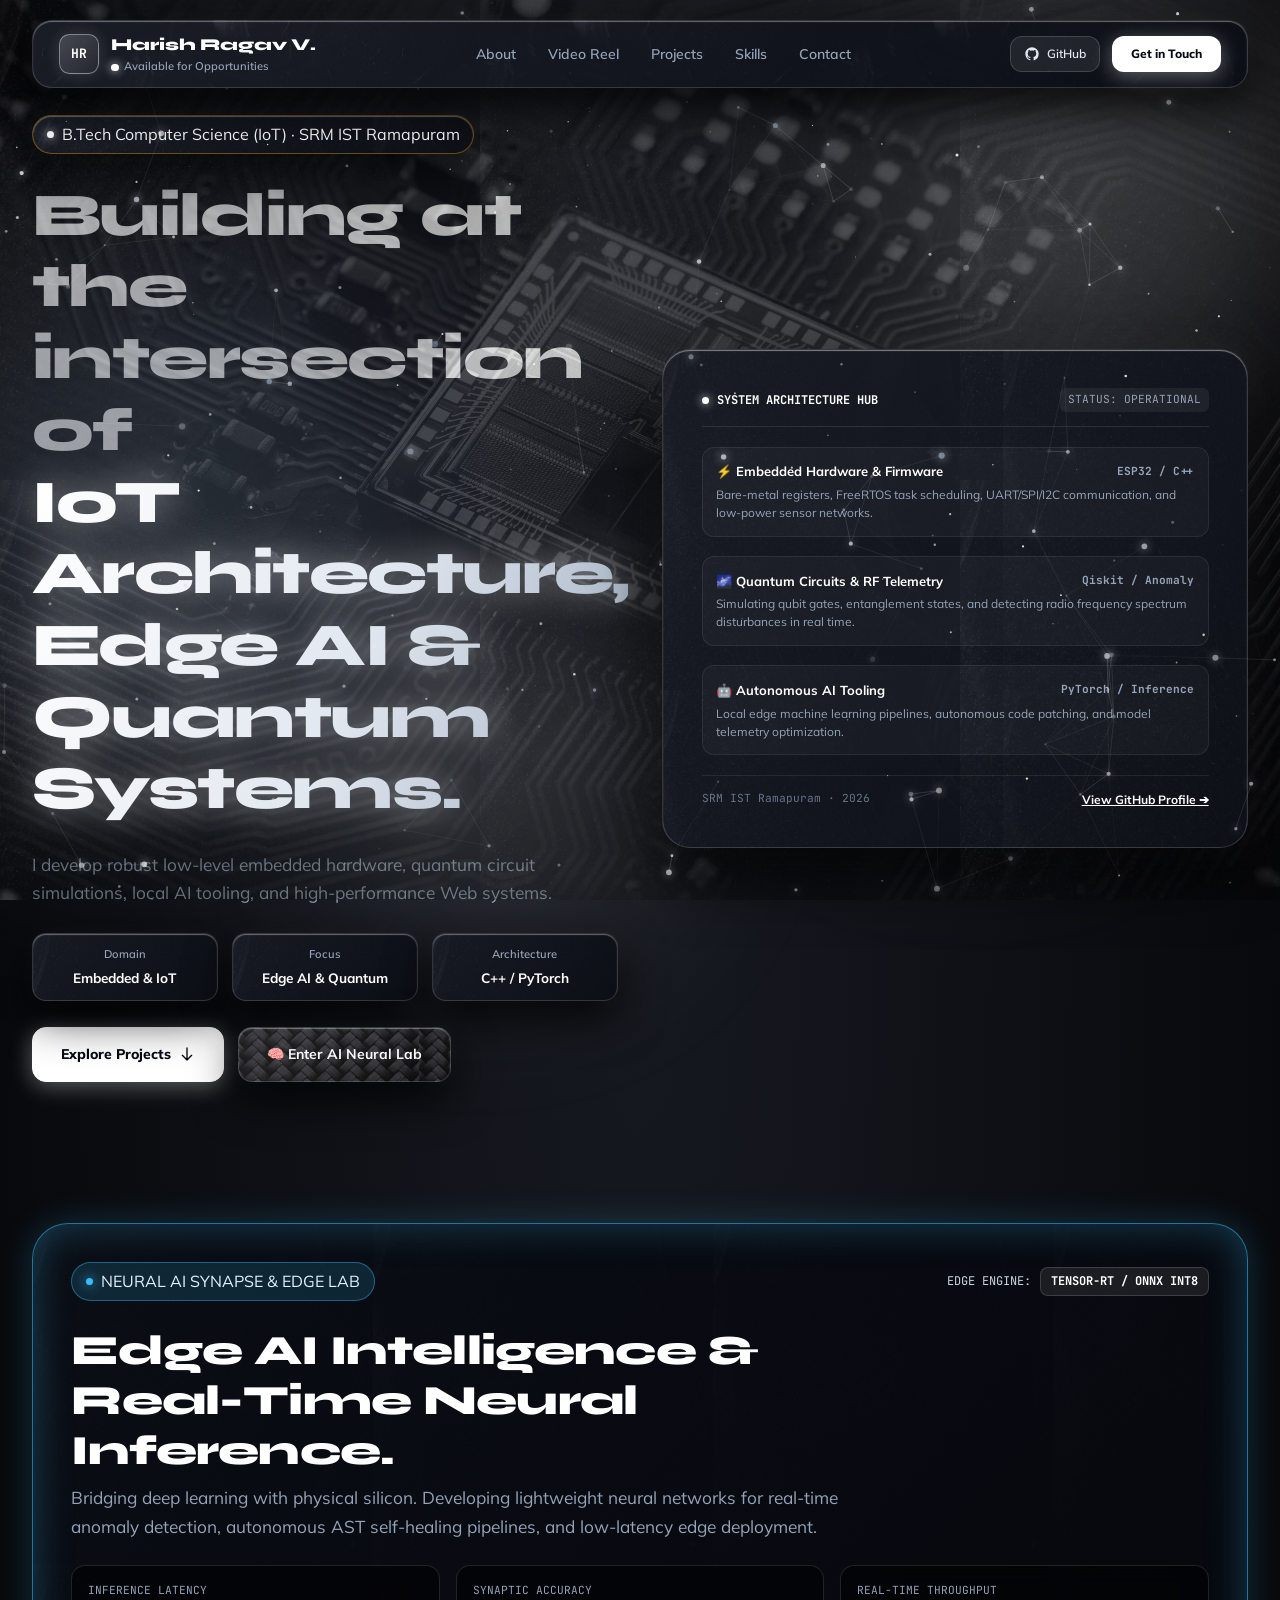
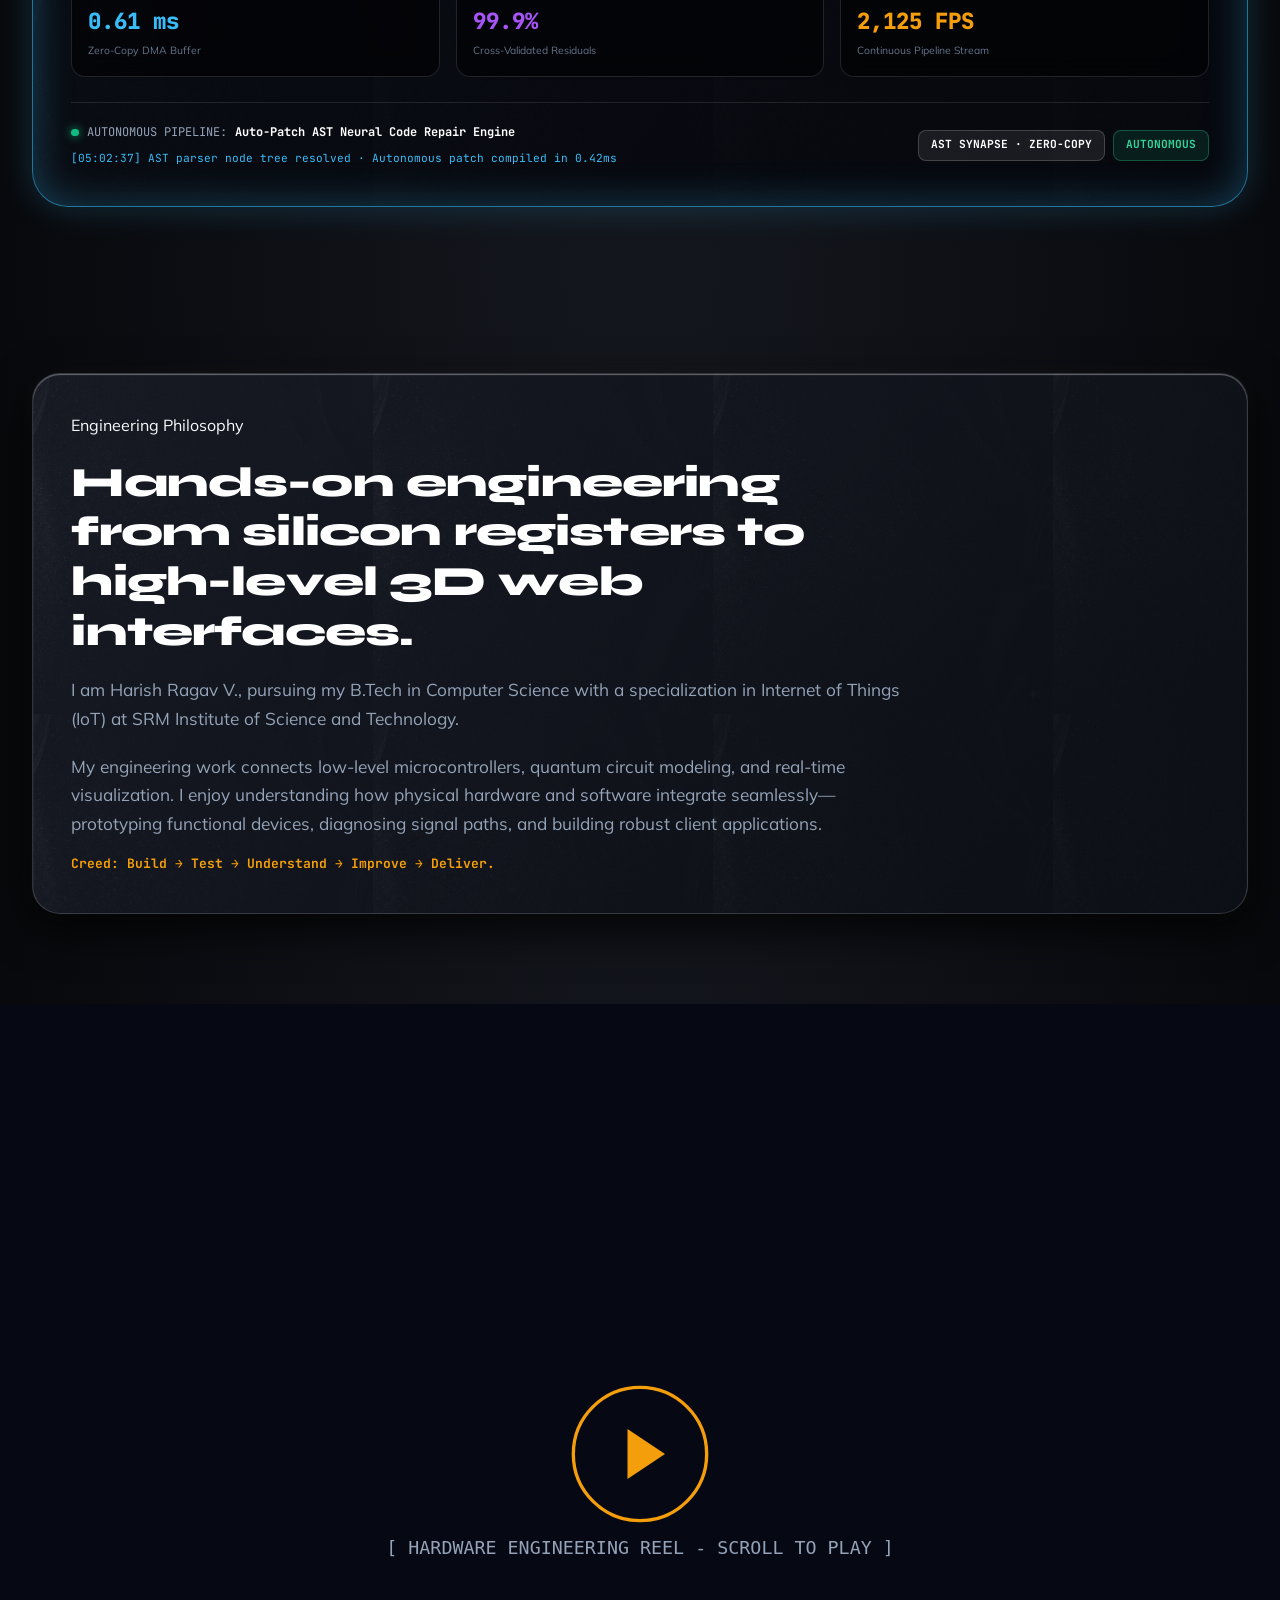
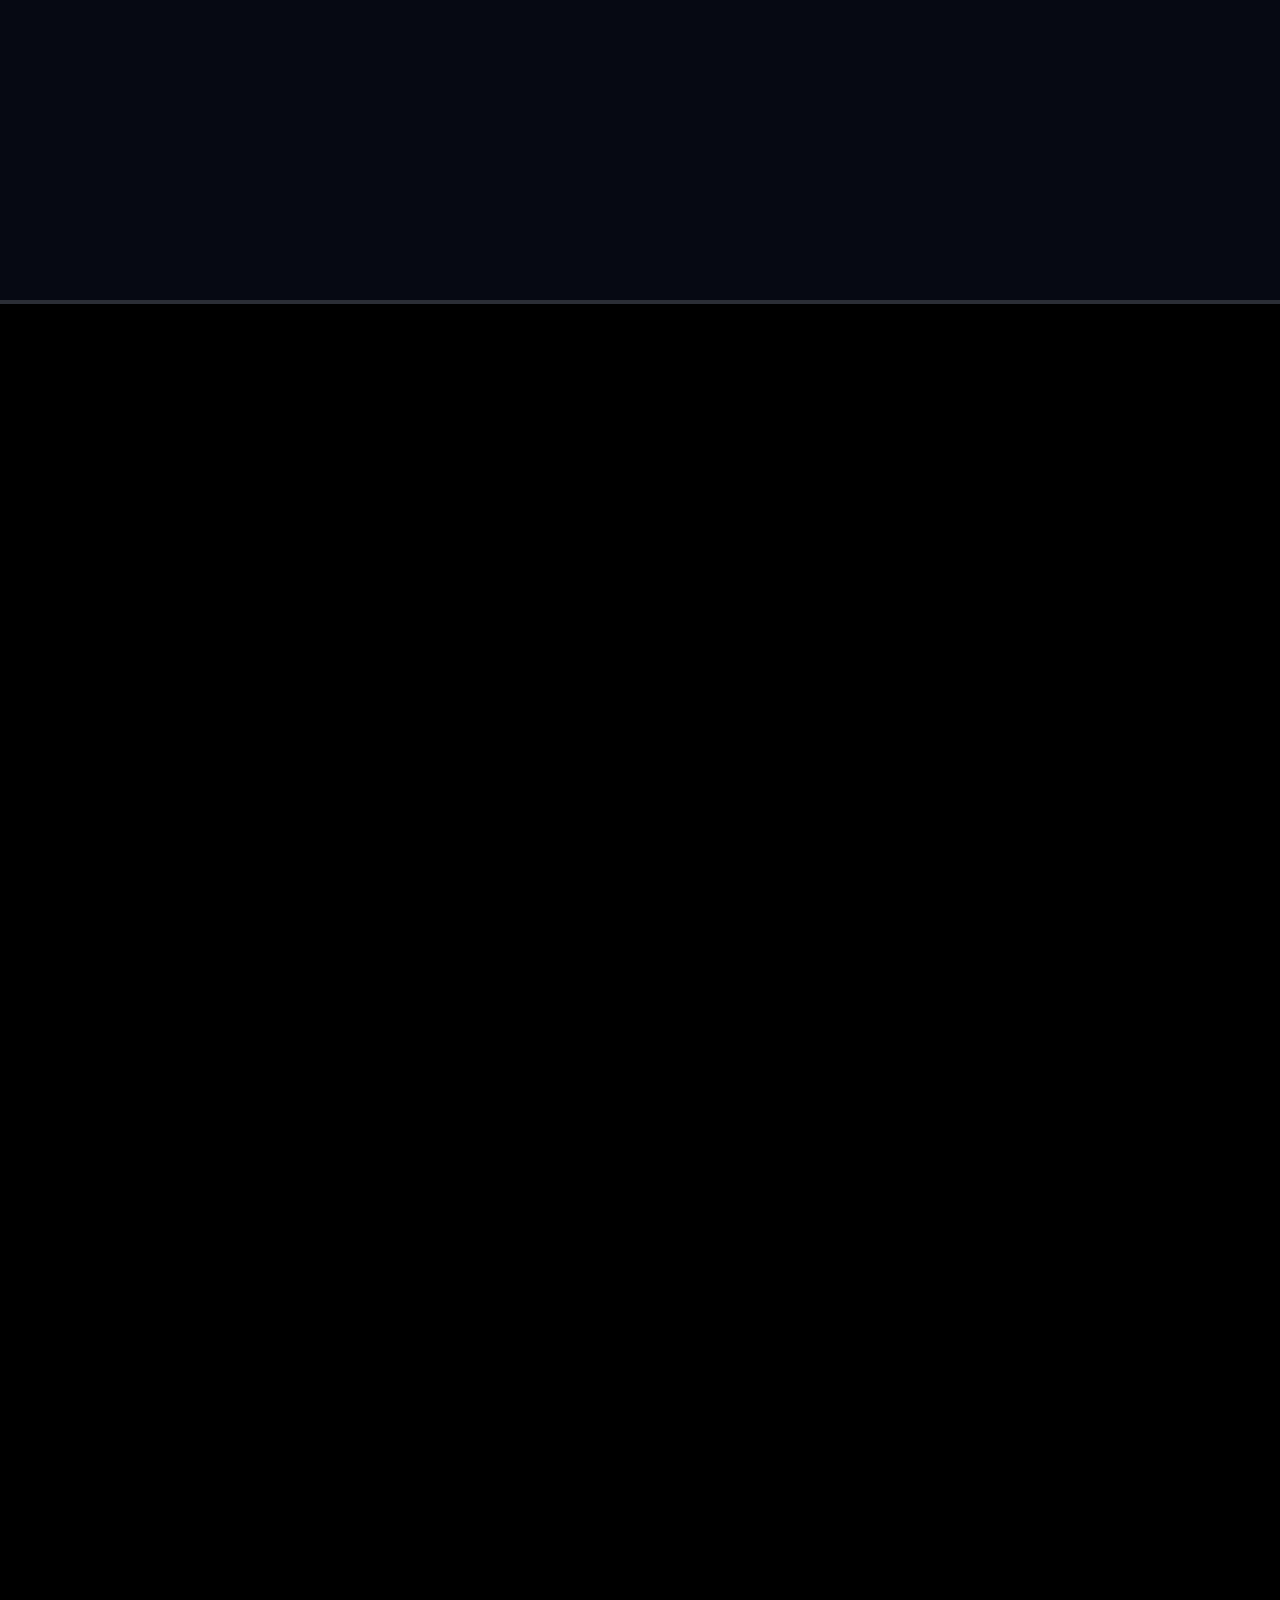
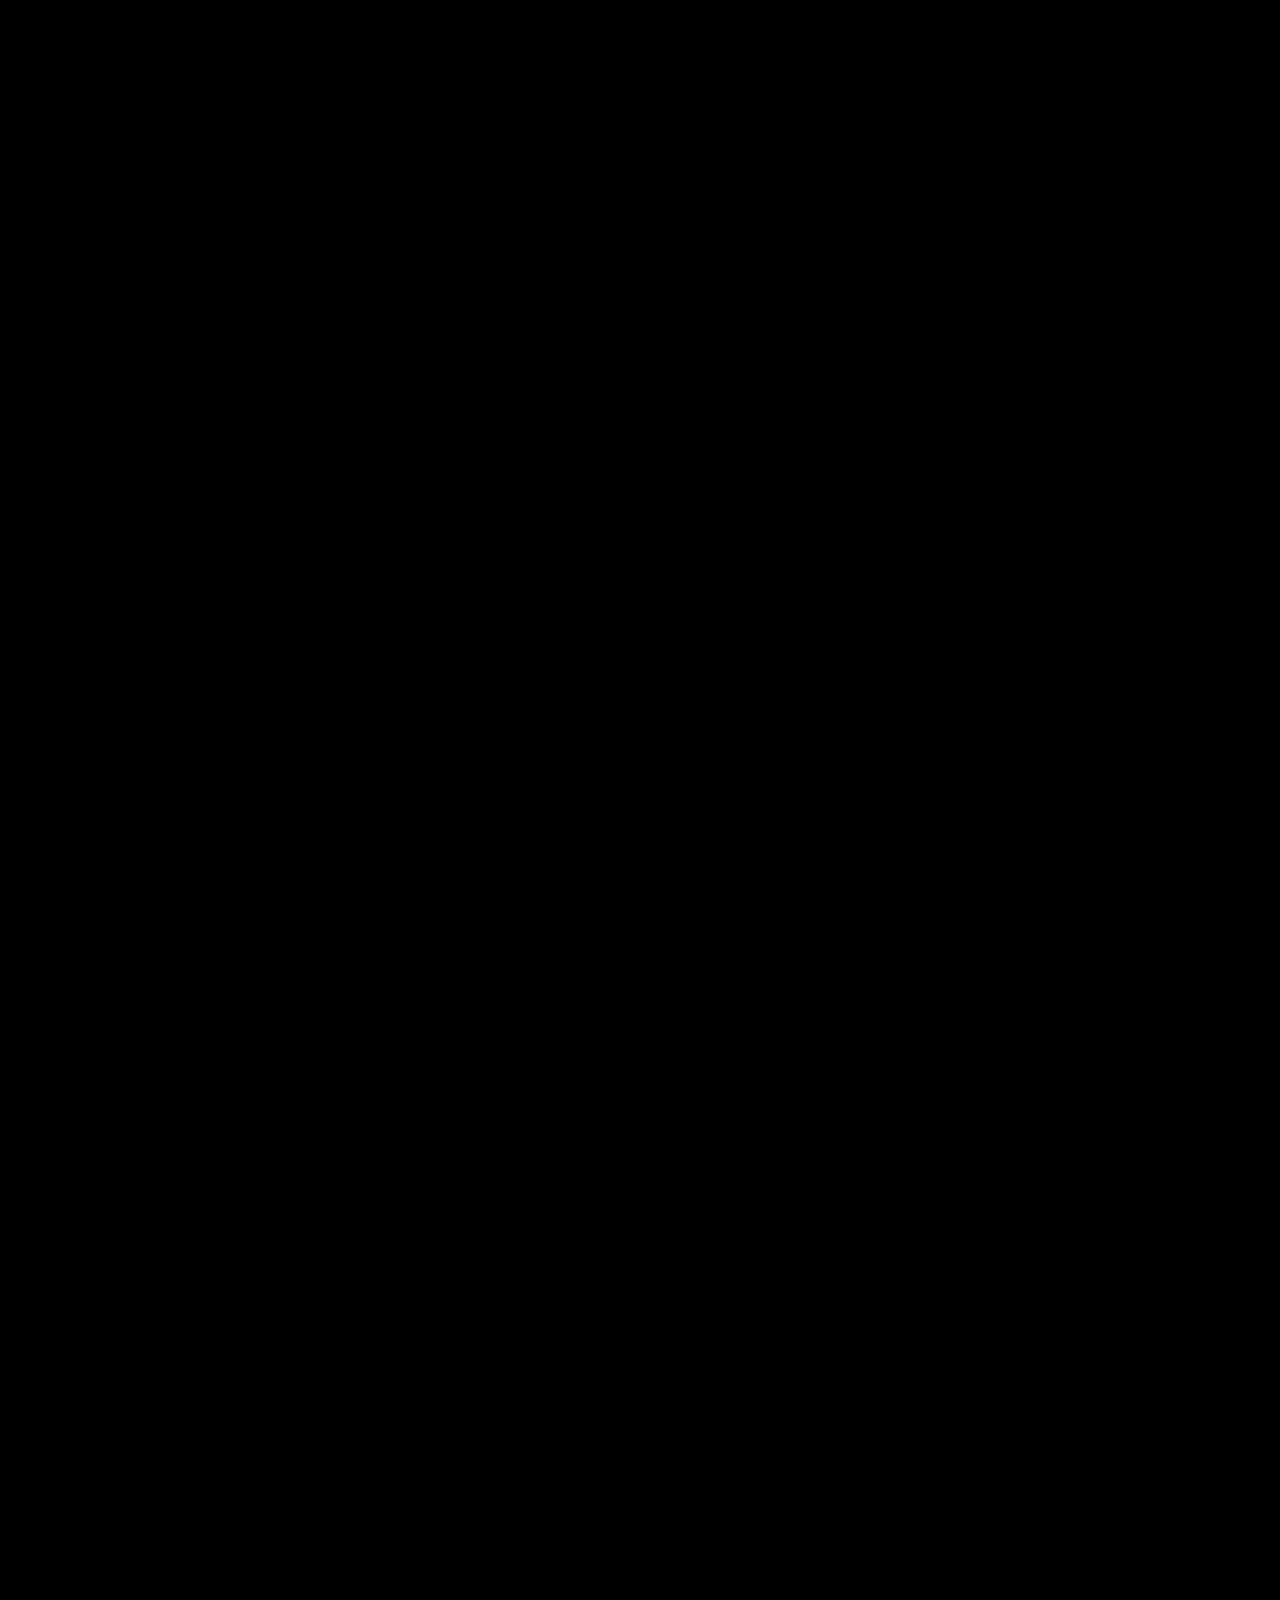
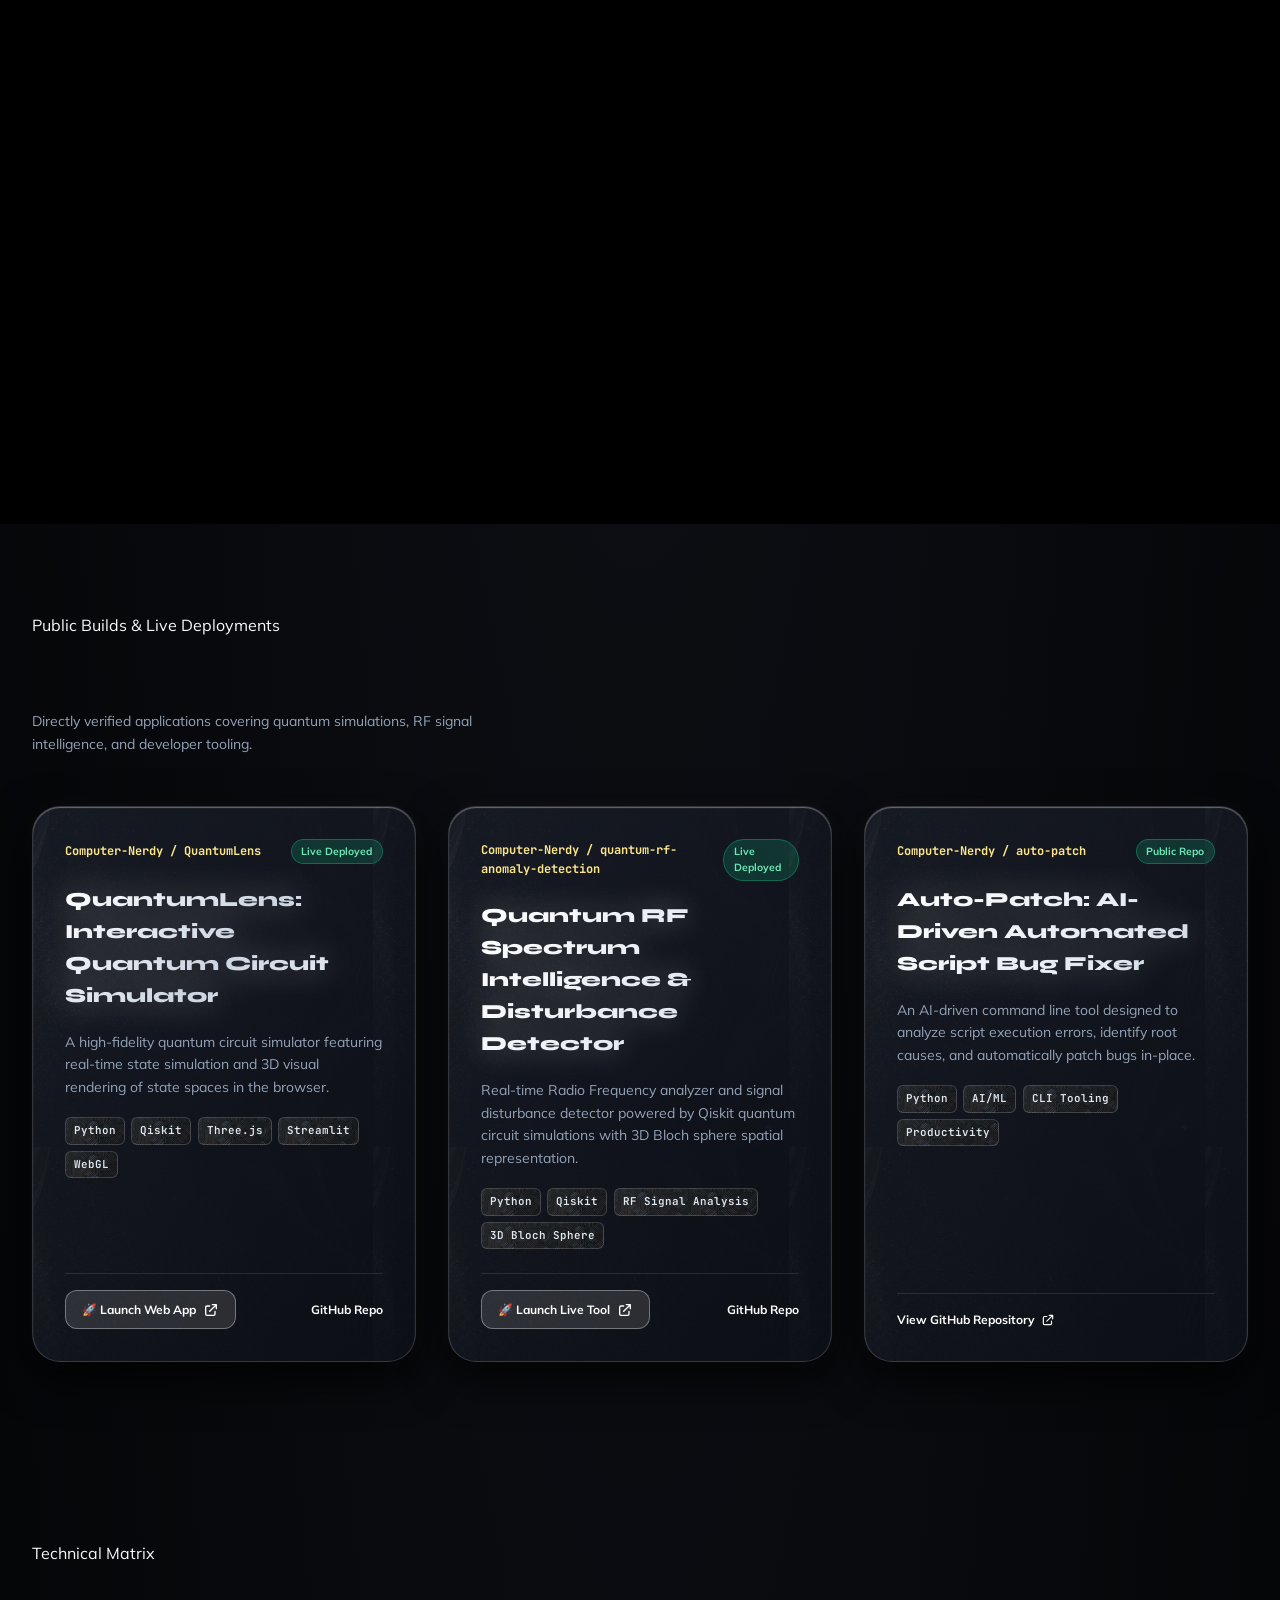
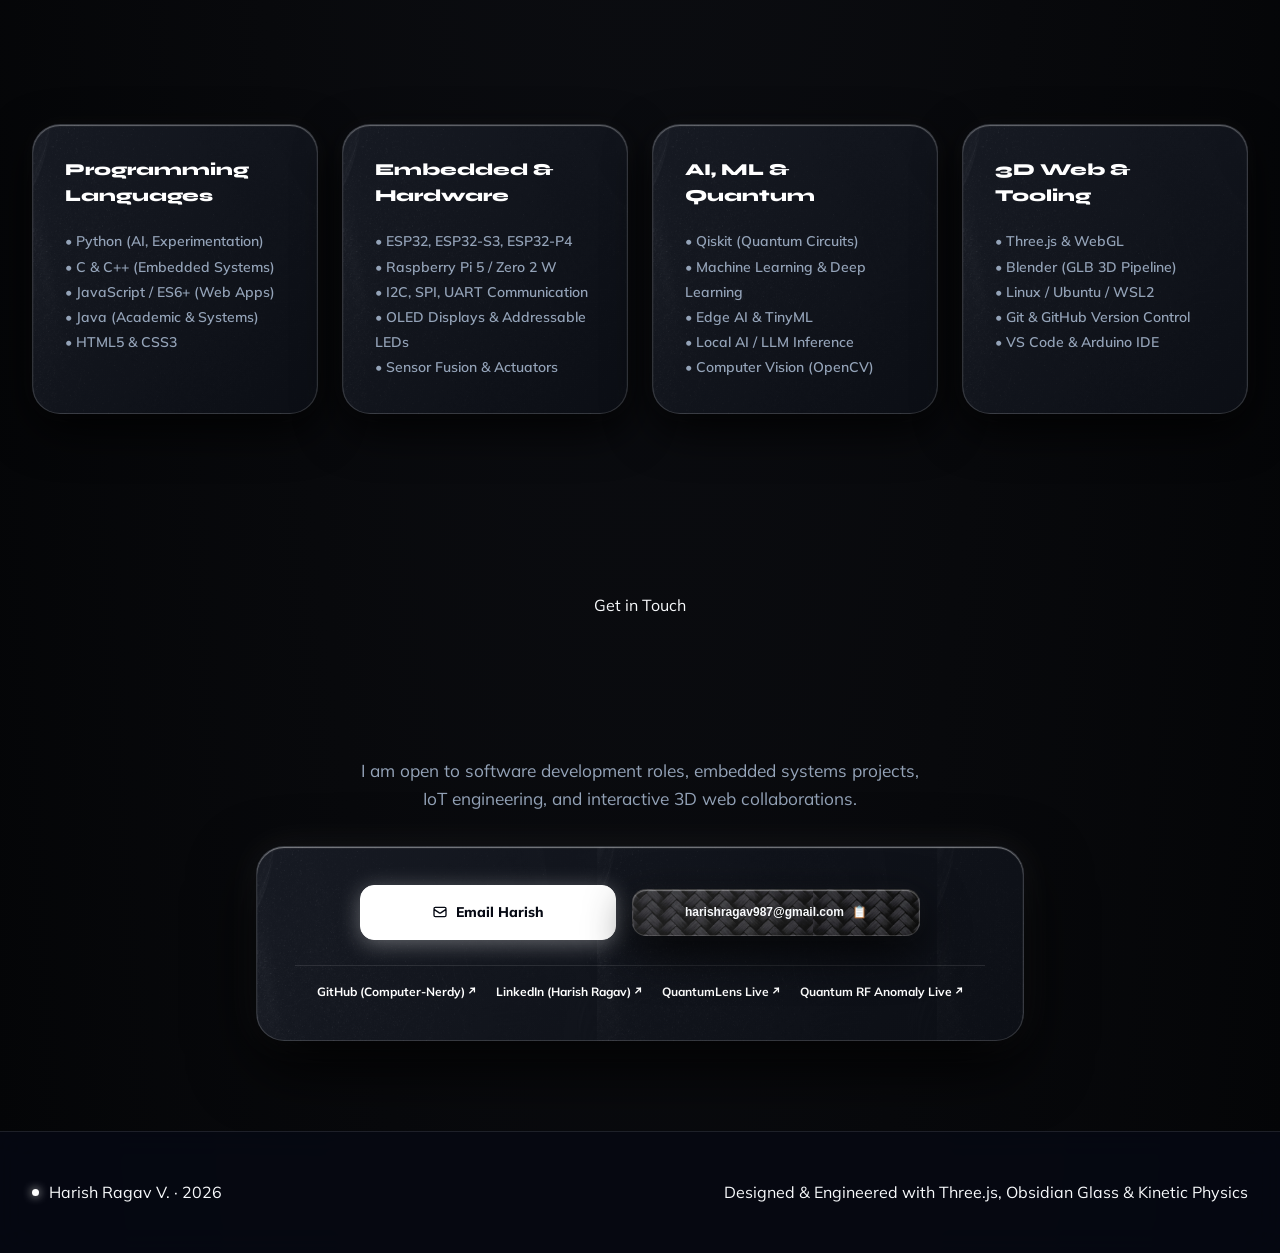
==== portfolio_standalone.html @ 73177bda "Eliminate double boundary, make headline 100% solid permanent white, and add inner boundary RGB chro" ====
<!DOCTYPE html>
<html lang="en" class="scroll-smooth">
<head>
  <meta charset="UTF-8" />
  <meta name="viewport" content="width=device-width, initial-scale=1.0, maximum-scale=5.0" />
  <title>Harish Ragav V. | Software, IoT & 3D Systems Engineer</title>
  
  <!-- SEO & Meta Tags -->
  <meta name="description" content="Portfolio of Harish Ragav V. — Computer Science (IoT) engineer specializing in Embedded Systems, Quantum Simulations, AI/ML Tooling, and Interactive 3D WebGL." />
  <meta name="author" content="Harish Ragav V." />
  <meta property="og:title" content="Harish Ragav V. | Portfolio" />
  <meta property="og:description" content="Building at the intersection of IoT, Edge AI, and Interactive 3D WebGL." />
  <meta property="og:type" content="website" />
  <meta name="theme-color" content="#060913" />

  <!-- Google Fonts: Figtree, Mulish, Syne & JetBrains Mono -->
  <link rel="preconnect" href="https://fonts.googleapis.com" />
  <link rel="preconnect" href="https://fonts.gstatic.com" crossorigin />
  <link href="https://fonts.googleapis.com/css2?family=Figtree:ital,wght@0,300..900;1,300..900&family=Mulish:ital,wght@0,300..900;1,300..900&family=Syne:wght@600..800&family=JetBrains+Mono:ital,wght@0,400..700;1,400..700&display=swap" rel="stylesheet" />

  <!-- Stylesheet (Cache-Busted) -->
  <style>
/* ==========================================================================
   HARISH RAGAV V. — COSMIC GREY MONOCHROME DESIGN SYSTEM
   Ultra-Minimalist Lunar Platinum, Frosted Silver, Deep Graphite & Obsidian
   ========================================================================== */

:root {
  --bg-canvas: #08090C;
  --bg-gradient-canvas: radial-gradient(ellipse at 50% -20%, #1A1D24 0%, #0F1117 40%, #08090C 75%, #040507 100%);
  
  /* Physical 2K Texture Paths */
  --obsidian-grain: url("images/textures/obsidian_grain.jpeg");
  --obsidian-glass: url("images/textures/obsidian_glass.jpeg");
  --obsidian-fracture: url("images/textures/obsidian_fracture.jpeg");
  --brushed-titanium: url("images/textures/brushed_titanium.jpeg");
  --carbon-weave: url("images/textures/carbon_weave.jpeg");
  --circuit-matrix: url("images/textures/circuit_matrix.jpeg");

  --glass-bg: rgba(18, 22, 30, 0.82);
  --glass-bg-hover: rgba(28, 34, 46, 0.92);
  --glass-border: rgba(255, 255, 255, 0.15);
  --glass-border-hover: rgba(255, 255, 255, 0.65);
  --glass-border-subtle: rgba(255, 255, 255, 0.08);
  
  --shadow-glass: 0 16px 45px 0 rgba(0, 0, 0, 0.85), inset 0 1px 1px 0 rgba(255, 255, 255, 0.35), 0 0 20px rgba(255, 255, 255, 0.04);
  --shadow-glass-lg: 0 24px 65px 0 rgba(0, 0, 0, 0.95), inset 0 1px 1px 0 rgba(255, 255, 255, 0.45), 0 0 35px rgba(255, 255, 255, 0.08);
  
  --color-slate-900: #FFFFFF;
  --color-slate-800: #F8FAFC;
  --color-slate-700: #E2E8F0;
  --color-slate-600: #CBD5E1;
  --color-slate-500: #94A3B8;
  --color-slate-400: #64748B;
  --color-slate-200: rgba(255, 255, 255, 0.14);
  --color-slate-100: rgba(255, 255, 255, 0.06);
  
  /* Monochromatic Silver & Lunar Platinum Accents */
  --color-amber-800: #FFFFFF;
  --color-amber-700: #E2E8F0;
  --color-amber-600: #CBD5E1;
  --color-amber-500: #F8FAFC;
  --color-amber-100: rgba(255, 255, 255, 0.16);
  --color-amber-50: rgba(255, 255, 255, 0.08);
  
  --color-emerald-500: #E2E8F0;
  --color-emerald-50: rgba(255, 255, 255, 0.12);
  --color-emerald-700: #FFFFFF;
  --color-emerald-200: rgba(255, 255, 255, 0.3);

  --font-display: 'Syne', 'Figtree', sans-serif;
  --font-body: 'Mulish', 'Figtree', -apple-system, BlinkMacSystemFont, "Segoe UI", Roboto, sans-serif;
  --font-mono: 'JetBrains Mono', monospace;

  --ease-smooth: cubic-bezier(0.16, 1, 0.3, 1);
}

/* Global Reset & Base */
*, *::before, *::after {
  box-sizing: border-box;
  margin: 0;
  padding: 0;
}

html {
  scroll-behavior: smooth;
  scroll-padding-top: 5.5rem;
  background: var(--bg-canvas);
  color: var(--color-slate-800);
  font-family: var(--font-body);
  font-size: 16px;
  -webkit-font-smoothing: antialiased;
  -moz-osx-font-smoothing: grayscale;
  text-rendering: optimizeLegibility;
}

body {
  overflow-x: hidden;
  min-height: 100vh;
  line-height: 1.6;
  background: var(--bg-gradient-canvas);
  color: var(--color-slate-800);
  font-family: var(--font-body);
  -webkit-font-smoothing: antialiased;
  text-rendering: optimizeLegibility;
}

a {
  text-decoration: none;
  color: inherit;
}

.hidden {
  display: none !important;
}

/* ==========================================================================
   AMBIENT OBSIDIAN MICRO-GRAIN OVERLAY (CANVAS LAYER)
   ========================================================================== */

.obsidian-texture-canvas {
  position: fixed;
  inset: 0;
  width: 100vw;
  height: 100vh;
  pointer-events: none;
  z-index: 1;
  background-image: var(--obsidian-grain);
  background-size: 480px 480px;
  background-repeat: repeat;
  opacity: 0.15;
  mix-blend-mode: screen;
}

/* ==========================================================================
   PERMANENT SECTION VISIBILITY (ZERO BLANK OR HIDDEN PAGES)
   ========================================================================== */

.reveal-on-scroll {
  opacity: 1 !important;
  transform: none !important;
  visibility: visible !important;
}

#hero, #about, #engineering-reel, #projects, #skills, #contact {
  opacity: 1 !important;
  visibility: visible !important;
}

/* ==========================================================================
   TACTILE COSMIC GREY GLASS CARDS & SURFACES
   ========================================================================== */

.glass-card {
  background: 
    linear-gradient(135deg, rgba(24, 28, 38, 0.88) 0%, rgba(12, 15, 22, 0.95) 100%),
    var(--obsidian-grain);
  background-size: cover, 340px 340px;
  background-blend-mode: normal, overlay;
  backdrop-filter: blur(30px) saturate(180%);
  -webkit-backdrop-filter: blur(30px) saturate(180%);
  border: 1px solid var(--glass-border);
  box-shadow: var(--shadow-glass);
  position: relative;
}

.shadow-glass {
  box-shadow: var(--shadow-glass);
}

.shadow-glass-lg {
  box-shadow: var(--shadow-glass-lg);
}

/* ==========================================================================
   LIVING RGB EDGE SCREEN GLOW & NEURAL AI LAB STYLES
   ========================================================================== */

.neural-lab-section {
  position: relative;
  padding-top: clamp(3rem, 6vw, 6rem);
  padding-bottom: clamp(3rem, 6vw, 6rem);
}

.rgb-living-edge-container {
  position: relative;
  border-radius: clamp(1.25rem, 3vw, 2.25rem);
  overflow: hidden;
  background: 
    linear-gradient(135deg, rgba(10, 13, 20, 0.95) 0%, rgba(6, 8, 14, 0.98) 100%),
    var(--obsidian-grain);
  background-size: cover, 340px 340px;
  background-blend-mode: normal, overlay;
  backdrop-filter: blur(30px) saturate(180%);
  -webkit-backdrop-filter: blur(30px) saturate(180%);
  border: 1.5px solid rgba(56, 189, 248, 0.6);
  box-shadow: 
    inset 0 0 40px rgba(56, 189, 248, 0.3),
    0 0 35px rgba(56, 189, 248, 0.2);
  animation: rgbLivingEdgePulse 9s ease-in-out infinite alternate;
  transition: all 0.4s var(--ease-smooth);
}

@keyframes rgbLivingEdgePulse {
  0% {
    border-color: rgba(56, 189, 248, 0.75);
    box-shadow: 
      inset 0 0 40px rgba(56, 189, 248, 0.35),
      0 0 35px rgba(56, 189, 248, 0.25);
  }
  33% {
    border-color: rgba(236, 72, 153, 0.75);
    box-shadow: 
      inset 0 0 40px rgba(236, 72, 153, 0.35),
      0 0 35px rgba(236, 72, 153, 0.25);
  }
  66% {
    border-color: rgba(16, 185, 129, 0.75);
    box-shadow: 
      inset 0 0 40px rgba(16, 185, 129, 0.35),
      0 0 35px rgba(16, 185, 129, 0.25);
  }
  100% {
    border-color: rgba(168, 85, 247, 0.75);
    box-shadow: 
      inset 0 0 40px rgba(168, 85, 247, 0.35),
      0 0 35px rgba(168, 85, 247, 0.25);
  }
}

.edge-glow-supercharge {
  border-color: #FFFFFF !important;
  box-shadow: 
    inset 0 0 60px rgba(255, 255, 255, 0.6),
    0 0 60px rgba(168, 85, 247, 0.5) !important;
  transform: scale(1.004);
}

#neural-particle-canvas {
  position: absolute;
  inset: 0;
  width: 100%;
  height: 100%;
  pointer-events: none;
  z-index: 1;
}

/* ==========================================================================
   REAL-TIME CINEMATIC BACKGROUND SLIDESHOW (MONOCHROME FILTERED)
   ========================================================================== */

.bg-slideshow-wrapper {
  position: fixed;
  inset: 0;
  width: 100vw;
  height: 100vh;
  pointer-events: none;
  z-index: 0;
  overflow: hidden;
  transition: transform 0.4s var(--ease-smooth);
  filter: grayscale(100%) brightness(0.65) contrast(1.15);
}

.bg-slide {
  position: absolute;
  inset: 0;
  width: 100%;
  height: 100%;
  background-size: cover;
  background-position: center;
  opacity: 0;
  transform: scale(1.08);
  transition: opacity 2s ease-in-out, transform 8s cubic-bezier(0.2, 0.8, 0.2, 1);
}

.bg-slide.active {
  opacity: 0.32;
  transform: scale(1);
}

/* ==========================================================================
   MONOCHROME COSMIC TEXT TEXTURE PACKS (PLATINUM, CHROME, TITANIUM & SILVER)
   ========================================================================== */

/* 1. Lunar Platinum Texture with Animated Sheen Sweep */
.texture-liquid-amber,
.text-textured-amber {
  background: linear-gradient(110deg, #FFFFFF 0%, #E2E8F0 25%, #94A3B8 50%, #FFFFFF 75%, #64748B 100%);
  background-size: 240% auto;
  animation: textureSheenSweep 6s linear infinite;
  -webkit-background-clip: text;
  -webkit-text-fill-color: transparent;
  display: inline-block;
  filter: drop-shadow(0 0 18px rgba(255, 255, 255, 0.45));
}

@keyframes textureSheenSweep {
  0% { background-position: 0% 50%; }
  100% { background-position: 240% 50%; }
}

/* 2. Quantum Monochrome Chrome Texture */
.texture-quantum-prism {
  background: linear-gradient(135deg, #FFFFFF 0%, #CBD5E1 30%, #F1F5F9 60%, #94A3B8 100%);
  background-size: 200% auto;
  -webkit-background-clip: text;
  -webkit-text-fill-color: transparent;
  display: inline-block;
  filter: drop-shadow(0 0 16px rgba(255, 255, 255, 0.4));
}

/* 3. Cyber Titanium Matte Texture */
.texture-cyber-circuit {
  background: linear-gradient(120deg, #FFFFFF 0%, #E2E8F0 35%, #94A3B8 70%, #CBD5E1 100%);
  background-size: 200% auto;
  -webkit-background-clip: text;
  -webkit-text-fill-color: transparent;
  display: inline-block;
  filter: drop-shadow(0 0 14px rgba(255, 255, 255, 0.35));
}

/* 4. Plasma Silver Brushed Texture */
.texture-plasma-ember {
  background: linear-gradient(135deg, #FFFFFF 0%, #E2E8F0 40%, #94A3B8 75%, #475569 100%);
  background-size: 200% auto;
  -webkit-background-clip: text;
  -webkit-text-fill-color: transparent;
  display: inline-block;
  filter: drop-shadow(0 0 16px rgba(255, 255, 255, 0.35));
}

/* 5. Aerospace Brushed Titanium Chrome Texture */
.texture-brushed-titanium,
.text-textured-chrome {
  background: linear-gradient(140deg, #FFFFFF 0%, #E2E8F0 25%, #CBD5E1 50%, #FFFFFF 75%, #64748B 100%);
  background-size: 200% auto;
  -webkit-background-clip: text;
  -webkit-text-fill-color: transparent;
  display: inline-block;
  filter: drop-shadow(0 0 14px rgba(255, 255, 255, 0.3));
}

/* ==========================================================================
   VELOCITY-STRETCHING MONOCHROME CURSOR, SPARKS & SHOCKWAVES (DESKTOP ONLY)
   ========================================================================== */

@media (min-width: 768px) {
  body {
    cursor: default;
  }

  .cyber-cursor-dot {
    position: fixed;
    top: 0;
    left: 0;
    width: 6px;
    height: 6px;
    background-color: #FFFFFF;
    border-radius: 50%;
    pointer-events: none;
    z-index: 9999;
    transform: translate3d(-100px, -100px, 0);
    box-shadow: 0 0 10px #FFFFFF, 0 0 20px #FFFFFF;
    transition: width 0.15s ease, height 0.15s ease, background-color 0.15s ease;
  }

  .cyber-cursor-follower {
    position: fixed;
    top: -18px;
    left: -18px;
    width: 36px;
    height: 36px;
    border-radius: 50%;
    border: 1.5px solid rgba(255, 255, 255, 0.6);
    background: radial-gradient(circle, rgba(255, 255, 255, 0.18) 0%, rgba(255, 255, 255, 0) 70%);
    pointer-events: none;
    z-index: 9998;
    transform: translate3d(-100px, -100px, 0);
    will-change: transform;
  }

  .cyber-cursor-follower.cursor-hover {
    border-color: rgba(255, 255, 255, 0.95);
    background: radial-gradient(circle, rgba(255, 255, 255, 0.32) 0%, rgba(255, 255, 255, 0) 75%);
    box-shadow: 0 0 24px rgba(255, 255, 255, 0.35);
  }

  .cyber-cursor-dot.cursor-hover-dot {
    width: 10px;
    height: 10px;
    background-color: #FFFFFF;
    box-shadow: 0 0 20px #FFFFFF;
  }

  .cursor-shockwave {
    position: fixed;
    width: 20px;
    height: 20px;
    border-radius: 50%;
    border: 2px solid #FFFFFF;
    transform: translate(-50%, -50%) scale(1);
    pointer-events: none;
    z-index: 9997;
    animation: shockwaveExpand 0.6s cubic-bezier(0.1, 0.8, 0.3, 1) forwards;
  }

  @keyframes shockwaveExpand {
    0% { transform: translate(-50%, -50%) scale(1); opacity: 1; border-width: 3px; }
    100% { transform: translate(-50%, -50%) scale(5); opacity: 0; border-width: 0.5px; }
  }

  .kinetic-spark {
    position: fixed;
    width: 4.5px;
    height: 4.5px;
    border-radius: 50%;
    pointer-events: none;
    z-index: 9996;
    background-color: #FFFFFF;
    will-change: transform, opacity;
  }
}

/* ==========================================================================
   DYNAMIC WORD & CHARACTER TYPOGRAPHY
   ========================================================================== */

.kinetic-word {
  display: inline-block;
  white-space: nowrap;
}

.kinetic-char {
  display: inline-block;
  will-change: transform, color;
  backface-visibility: hidden;
  -webkit-backface-visibility: hidden;
  transform-origin: center center;
  -webkit-font-smoothing: antialiased;
  text-rendering: optimizeLegibility;
  user-select: none;
}

.hero-title {
  font-family: var(--font-display);
  font-size: clamp(2.0rem, 4.5vw + 0.5rem, 3.8rem);
  font-weight: 800;
  line-height: 1.18;
  letter-spacing: -0.025em;
  color: #FFFFFF;
}

.section-title {
  font-family: var(--font-display);
  font-size: clamp(1.65rem, 3.2vw + 0.2rem, 2.6rem);
  font-weight: 800;
  line-height: 1.2;
  letter-spacing: -0.02em;
  color: #FFFFFF;
}

.lead-text {
  font-size: clamp(0.92rem, 1.1vw + 0.2rem, 1.15rem);
  line-height: 1.65;
  color: #94A3B8;
  transition: color 0.7s var(--ease-smooth), text-shadow 0.7s var(--ease-smooth);
}

.text-illuminated {
  color: #FFFFFF !important;
  text-shadow: 0 0 14px rgba(255, 255, 255, 0.6);
}

/* Universal SVG Size Lock */
svg {
  display: inline-block !important;
  vertical-align: middle !important;
  flex-shrink: 0 !important;
}

.btn-liquid-primary svg,
.btn-liquid-secondary svg,
.btn-launch svg {
  width: 1rem !important;
  height: 1rem !important;
  max-width: 1rem !important;
  max-height: 1rem !important;
}

.project-link svg {
  width: 0.875rem !important;
  height: 0.875rem !important;
  max-width: 0.875rem !important;
  max-height: 0.875rem !important;
}

.nav-github-btn svg {
  width: 1rem !important;
  height: 1rem !important;
  max-width: 1rem !important;
  max-height: 1rem !important;
}

.nav-hamburger-btn svg {
  width: 1.25rem !important;
  height: 1.25rem !important;
  max-width: 1.25rem !important;
  max-height: 1.25rem !important;
}

/* Fluid Container Wrapper */
.fluid-container {
  width: min(100% - clamp(1.25rem, 4vw, 4rem), 76rem);
  margin-inline: auto;
}

/* Fluid Sections */
.fluid-section {
  padding-top: clamp(3.5rem, 7vw, 7rem);
  padding-bottom: clamp(3.5rem, 7vw, 7rem);
}

.hero-section {
  padding-top: clamp(5.75rem, 9vw, 9.5rem);
  padding-bottom: clamp(2.5rem, 5vw, 5rem);
}

/* Fluid Auto-Fitting Responsive Grids */
.grid-hero {
  display: grid;
  grid-template-columns: repeat(auto-fit, minmax(min(100%, 26rem), 1fr));
  gap: clamp(1.75rem, 3.5vw, 3.5rem);
  align-items: center;
}

.grid-projects {
  display: grid;
  grid-template-columns: repeat(auto-fit, minmax(min(100%, 22rem), 1fr));
  gap: clamp(1.25rem, 2.5vw, 2.25rem);
}

.grid-skills {
  display: grid;
  grid-template-columns: repeat(auto-fit, minmax(min(100%, 13.5rem), 1fr));
  gap: clamp(1rem, 2vw, 1.5rem);
}

.grid-metrics {
  display: grid;
  grid-template-columns: repeat(auto-fit, minmax(min(100%, 7rem), 1fr));
  gap: clamp(0.5rem, 1.2vw, 0.875rem);
}

/* ==========================================================================
   HEADER & NAVBAR (MONOCHROME OBSIDIAN GLASS)
   ========================================================================== */

.nav-container {
  position: fixed;
  top: clamp(0.5rem, 1.8vw, 1.25rem);
  left: clamp(0.5rem, 2vw, 2rem);
  right: clamp(0.5rem, 2vw, 2rem);
  z-index: 50;
  transition: all 0.3s var(--ease-smooth);
}

.navbar-card {
  max-width: 76rem;
  margin: 0 auto;
  height: clamp(3.4rem, 5.5vw, 4.25rem);
  padding: 0 clamp(0.85rem, 2vw, 1.75rem);
  border-radius: clamp(0.875rem, 2vw, 1.25rem);
  background: 
    linear-gradient(135deg, rgba(26, 30, 40, 0.92) 0%, rgba(12, 15, 22, 0.96) 100%),
    var(--obsidian-glass);
  background-size: cover, 360px 360px;
  background-blend-mode: normal, overlay;
  backdrop-filter: blur(28px) saturate(180%);
  -webkit-backdrop-filter: blur(28px) saturate(180%);
  border: 1px solid var(--glass-border);
  box-shadow: var(--shadow-glass);
  display: flex;
  align-items: center;
  justify-content: space-between;
}

.brand-wrapper {
  display: flex;
  align-items: center;
  gap: clamp(0.45rem, 1vw, 0.875rem);
  text-decoration: none;
}

.brand-avatar {
  width: clamp(2rem, 3.2vw, 2.5rem);
  height: clamp(2rem, 3.2vw, 2.5rem);
  border-radius: 0.65rem;
  background: linear-gradient(135deg, rgba(255, 255, 255, 0.2) 0%, rgba(255, 255, 255, 0.05) 100%);
  border: 1px solid rgba(255, 255, 255, 0.4);
  display: flex;
  align-items: center;
  justify-content: center;
  color: #FFFFFF;
  font-family: var(--font-mono);
  font-weight: 700;
  font-size: 0.8125rem;
  box-shadow: 0 0 16px rgba(255, 255, 255, 0.15);
  transition: transform 0.2s var(--ease-smooth);
}

.brand-wrapper:hover .brand-avatar {
  transform: scale(1.08);
}

.brand-info {
  display: flex;
  flex-direction: column;
}

.brand-name {
  font-family: var(--font-display);
  font-size: clamp(0.875rem, 1.3vw, 1.05rem);
  font-weight: 800;
  color: #FFFFFF;
  letter-spacing: -0.01em;
  transition: color 0.15s ease;
}

.brand-wrapper:hover .brand-name {
  color: #FFFFFF;
  text-shadow: 0 0 10px rgba(255, 255, 255, 0.6);
}

.brand-status {
  display: flex;
  align-items: center;
  gap: 0.35rem;
  font-size: clamp(0.6rem, 0.9vw, 0.7rem);
  font-weight: 600;
  color: #94A3B8;
}

.status-dot {
  width: 0.45rem;
  height: 0.45rem;
  border-radius: 50%;
  background-color: #FFFFFF;
  box-shadow: 0 0 10px rgba(255, 255, 255, 0.9);
  animation: pulseDot 2s infinite ease-in-out;
}

@keyframes pulseDot {
  0%, 100% { opacity: 1; transform: scale(1); }
  50% { opacity: 0.5; transform: scale(0.85); }
}

.nav-menu {
  display: none;
  align-items: center;
  gap: clamp(1rem, 2.5vw, 2rem);
}

@media (min-width: 768px) {
  .nav-menu {
    display: flex;
  }
}

.nav-link {
  text-decoration: none;
  font-size: clamp(0.8125rem, 1.1vw, 0.875rem);
  font-weight: 600;
  color: #94A3B8;
  transition: color 0.15s ease;
  position: relative;
  padding: 0.25rem 0;
}

.nav-link:hover {
  color: #FFFFFF;
}

.nav-link::after {
  content: '';
  position: absolute;
  bottom: 0;
  left: 0;
  width: 0;
  height: 2px;
  background: #FFFFFF;
  border-radius: 2px;
  box-shadow: 0 0 10px rgba(255, 255, 255, 0.8);
  transition: width 0.2s var(--ease-smooth);
}

.nav-link:hover::after {
  width: 100%;
}

.nav-actions {
  display: flex;
  align-items: center;
  gap: clamp(0.35rem, 0.9vw, 0.75rem);
}

.nav-github-btn {
  display: none;
  align-items: center;
  gap: 0.45rem;
  padding: 0.45rem 0.8rem;
  border-radius: 0.75rem;
  background: rgba(255, 255, 255, 0.08);
  border: 1px solid var(--glass-border);
  font-size: 0.75rem;
  font-weight: 600;
  color: #E2E8F0;
  transition: all 0.2s ease;
}

@media (min-width: 640px) {
  .nav-github-btn {
    display: inline-flex;
  }
}

.nav-github-btn:hover {
  background: rgba(255, 255, 255, 0.2);
  border-color: #FFFFFF;
  color: #FFFFFF;
  box-shadow: 0 0 16px rgba(255, 255, 255, 0.25);
}

.nav-cta-btn {
  display: none;
  align-items: center;
  justify-content: center;
  padding: 0.45rem clamp(0.75rem, 1.5vw, 1.15rem);
  border-radius: 0.75rem;
  background: #FFFFFF;
  color: #060913 !important;
  font-size: clamp(0.7rem, 0.95vw, 0.75rem);
  font-weight: 800;
  box-shadow: 0 4px 20px rgba(255, 255, 255, 0.35), inset 0 1px 1px rgba(255, 255, 255, 0.6);
  border: 1px solid rgba(255, 255, 255, 0.8);
  transition: all 0.2s var(--ease-smooth);
}

@media (min-width: 480px) {
  .nav-cta-btn {
    display: inline-flex;
  }
}

.nav-cta-btn:hover {
  transform: translateY(-1.5px);
  box-shadow: 0 6px 26px rgba(255, 255, 255, 0.5);
  filter: brightness(1.08);
}

.nav-hamburger-btn {
  display: flex;
  align-items: center;
  justify-content: center;
  padding: 0.45rem;
  border-radius: 0.65rem;
  background: rgba(255, 255, 255, 0.08);
  border: 1px solid var(--glass-border);
  color: #E2E8F0;
  cursor: pointer;
}

@media (min-width: 768px) {
  .nav-hamburger-btn {
    display: none !important;
  }
}

/* Mobile Menu Drawer */
.mobile-menu-drawer {
  display: none;
  max-width: 76rem;
  margin: 0.5rem auto 0;
  padding: 0.875rem;
  border-radius: 1.25rem;
  background: rgba(20, 24, 34, 0.96);
  backdrop-filter: blur(28px);
  -webkit-backdrop-filter: blur(28px);
  border: 1px solid var(--glass-border);
  box-shadow: var(--shadow-glass-lg);
  animation: slideDown 0.2s var(--ease-smooth);
}

.mobile-menu-drawer.active {
  display: block !important;
}

@keyframes slideDown {
  from { opacity: 0; transform: translateY(-8px); }
  to { opacity: 1; transform: translateY(0); }
}

@media (min-width: 768px) {
  .mobile-menu-drawer,
  .mobile-menu-drawer.active {
    display: none !important;
  }
}

.mobile-nav-link {
  display: block;
  padding: 0.65rem 1rem;
  border-radius: 0.75rem;
  font-size: 0.875rem;
  font-weight: 600;
  color: #E2E8F0;
  transition: background 0.15s ease;
}

.mobile-nav-link:hover {
  background: rgba(255, 255, 255, 0.15);
  color: #FFFFFF;
}

/* ==========================================================================
   GENEROUS 480VH STICKY SCROLL VIDEO TRACK
   ========================================================================== */

#engineering-reel {
  position: relative;
  height: 480vh;
  padding: 0;
  margin: 0;
  background: #000000;
}

@media (max-width: 768px) {
  #engineering-reel {
    height: 280vh;
  }
}

.scroll-track-wrapper {
  position: relative;
  width: 100%;
  height: 100%;
}

.scroll-sticky-viewport {
  position: sticky;
  top: 0;
  height: 100vh;
  width: 100vw;
  display: flex;
  align-items: center;
  justify-content: center;
  padding: 0;
  margin: 0;
  overflow: hidden;
  z-index: 20;
}

.fullscreen-video-theater {
  position: relative;
  width: 100vw;
  height: 100vh;
  background: #000000;
  overflow: hidden;
}

.fullscreen-video-theater video {
  width: 100%;
  height: 100%;
  object-fit: cover;
  display: block;
}

.fullscreen-scrubber-track {
  position: absolute;
  bottom: 0;
  left: 0;
  right: 0;
  height: 4px;
  background: rgba(255, 255, 255, 0.15);
  z-index: 10;
}

.fullscreen-scrubber-fill {
  height: 100%;
  width: 0%;
  background: linear-gradient(90deg, #FFFFFF 0%, #CBD5E1 50%, #94A3B8 100%);
  box-shadow: 0 0 16px rgba(255, 255, 255, 0.95);
}

/* ==========================================================================
   DYNAMIC 3D HARDWARE VIEWPORT & THEATRICAL STAGE
   ========================================================================== */

.viewport-card {
  position: relative;
  width: 100%;
  height: clamp(280px, 38vw, 460px);
  border-radius: clamp(1rem, 2.5vw, 1.75rem);
  padding: 0.65rem;
  overflow: hidden;
  border: 1px solid var(--glass-border);
  background: 
    linear-gradient(135deg, rgba(24, 28, 40, 0.9) 0%, rgba(12, 15, 24, 0.96) 100%),
    var(--obsidian-fracture);
  background-size: cover, 420px 420px;
  background-blend-mode: normal, overlay;
}

#three-hero-container {
  width: 100%;
  height: 100%;
  border-radius: 0.875rem;
  overflow: hidden;
  cursor: grab;
  background-color: transparent;
  touch-action: none;
}

#three-hero-container:active {
  cursor: grabbing;
}

/* Fullscreen Theatrical Stage Modal */
#theatrical-modal {
  position: fixed;
  inset: 0;
  z-index: 100;
  background: 
    linear-gradient(135deg, rgba(14, 18, 26, 0.98) 0%, rgba(6, 8, 12, 0.99) 100%),
    var(--obsidian-grain);
  background-size: cover, 400px 400px;
  background-blend-mode: normal, overlay;
  backdrop-filter: blur(28px) saturate(180%);
  -webkit-backdrop-filter: blur(28px) saturate(180%);
  display: flex;
  flex-direction: column;
  animation: modalFadeIn 0.3s var(--ease-smooth);
}

@keyframes modalFadeIn {
  from { opacity: 0; transform: scale(0.98); }
  to { opacity: 1; transform: scale(1); }
}

#theatrical-canvas-container {
  width: 100%;
  height: 100%;
  cursor: grab;
  touch-action: none;
}

#theatrical-canvas-container:active {
  cursor: grabbing;
}

.theatrical-hud-top {
  position: absolute;
  top: clamp(1rem, 2vw, 1.5rem);
  left: clamp(1rem, 2vw, 2rem);
  right: clamp(1rem, 2vw, 2rem);
  display: flex;
  align-items: center;
  justify-content: space-between;
  pointer-events: none;
  z-index: 110;
}

.theatrical-hud-bottom {
  position: absolute;
  bottom: clamp(1rem, 2vw, 2rem);
  left: clamp(1rem, 2vw, 2rem);
  right: clamp(1rem, 2vw, 2rem);
  display: flex;
  flex-wrap: wrap;
  align-items: center;
  justify-content: space-between;
  gap: 0.75rem;
  pointer-events: none;
  z-index: 110;
}

.theatrical-control-btn {
  pointer-events: auto;
  padding: 0.55rem 1rem;
  border-radius: 0.75rem;
  background: rgba(255, 255, 255, 0.1);
  backdrop-filter: blur(16px);
  border: 1px solid rgba(255, 255, 255, 0.25);
  color: #FFFFFF;
  font-size: 0.75rem;
  font-weight: 700;
  cursor: pointer;
  transition: all 0.2s ease;
}

.theatrical-control-btn:hover,
.theatrical-control-btn.active {
  background: rgba(255, 255, 255, 0.3);
  border-color: #FFFFFF;
  color: #FFFFFF;
  box-shadow: 0 0 20px rgba(255, 255, 255, 0.4);
}

/* 3D Tilt Card Parallax with Specular Glare in Dark Mode */
.tilt-card {
  transition: transform 0.25s var(--ease-smooth), box-shadow 0.25s var(--ease-smooth), border-color 0.25s ease;
  position: relative;
  overflow: hidden;
}

.tilt-card::before {
  content: '';
  position: absolute;
  inset: 0;
  background: radial-gradient(circle at var(--glare-x, 50%) var(--glare-y, 50%), rgba(255, 255, 255, 0.2) 0%, rgba(255, 255, 255, 0) 60%);
  pointer-events: none;
  opacity: 0;
  transition: opacity 0.3s ease;
}

.tilt-card:hover {
  border-color: rgba(255, 255, 255, 0.65);
  box-shadow: 0 24px 60px rgba(0, 0, 0, 0.85), 0 0 28px rgba(255, 255, 255, 0.18);
}

.tilt-card:hover::before {
  opacity: 1;
}

/* Volumetric Deep Lunar Platinum & Graphite Orbs */
.liquid-orb {
  position: absolute;
  border-radius: 50%;
  filter: blur(110px);
  opacity: 0.3;
  pointer-events: none;
  animation: orbFloat 24s infinite ease-in-out alternate;
}

.orb-1 {
  width: clamp(340px, 46vw, 650px);
  height: clamp(340px, 46vw, 650px);
  background: radial-gradient(circle, #FFFFFF 0%, rgba(255, 255, 255, 0) 70%);
  top: -120px;
  right: -120px;
}

.orb-2 {
  width: clamp(400px, 52vw, 750px);
  height: clamp(400px, 52vw, 750px);
  background: radial-gradient(circle, #94A3B8 0%, #475569 50%, rgba(148, 163, 184, 0) 75%);
  top: 22%;
  left: -180px;
  animation-duration: 28s;
}

.orb-3 {
  width: clamp(320px, 40vw, 550px);
  height: clamp(320px, 40vw, 550px);
  background: radial-gradient(circle, #CBD5E1 0%, rgba(203, 213, 225, 0) 70%);
  bottom: 8%;
  right: 4%;
  animation-duration: 22s;
}

.orb-4 {
  width: clamp(280px, 35vw, 480px);
  height: clamp(280px, 35vw, 480px);
  background: radial-gradient(circle, #E2E8F0 0%, rgba(226, 232, 240, 0) 70%);
  top: 60%;
  left: 20%;
  animation-duration: 30s;
}

@keyframes orbFloat {
  0% { transform: translate(0, 0) scale(1); }
  50% { transform: translate(50px, 70px) scale(1.1); }
  100% { transform: translate(-40px, 40px) scale(0.95); }
}

/* Spacing Utilities */
.p-fluid { padding: clamp(1.25rem, 3vw, 2.5rem); }
.p-card { padding: clamp(1.15rem, 2.5vw, 2rem); }
.rounded-fluid { border-radius: clamp(0.875rem, 2.5vw, 1.75rem); }

.space-y-4 > * + * { margin-top: clamp(0.75rem, 1.5vw, 1.25rem); }
.space-y-6 > * + * { margin-top: clamp(1.25rem, 2vw, 1.75rem); }

/* Liquid Buttons in Cosmic Monochrome Mode */
.btn-liquid-primary {
  display: inline-flex;
  align-items: center;
  justify-content: center;
  gap: 0.5rem;
  padding: clamp(0.75rem, 1.5vw, 0.95rem) clamp(1.25rem, 2.5vw, 1.75rem);
  background: #FFFFFF;
  color: #060913 !important;
  border-radius: 0.875rem;
  border: 1px solid #FFFFFF;
  box-shadow: 0 4px 22px rgba(255, 255, 255, 0.35), inset 0 1px 1px rgba(255, 255, 255, 0.8);
  font-size: clamp(0.8125rem, 1.1vw, 0.875rem);
  font-weight: 800;
  text-decoration: none;
  transition: all 0.25s var(--ease-smooth);
  cursor: pointer;
}

.btn-liquid-primary:hover {
  transform: translateY(-2px);
  box-shadow: 0 8px 32px rgba(255, 255, 255, 0.6), inset 0 1px 1px rgba(255, 255, 255, 0.9);
  filter: brightness(1.08);
}

.btn-liquid-secondary {
  display: inline-flex;
  align-items: center;
  justify-content: center;
  gap: 0.5rem;
  padding: clamp(0.75rem, 1.5vw, 0.95rem) clamp(1.25rem, 2.5vw, 1.75rem);
  background: 
    linear-gradient(135deg, rgba(255, 255, 255, 0.12) 0%, rgba(255, 255, 255, 0.04) 100%),
    var(--carbon-weave);
  background-size: cover, 180px 180px;
  background-blend-mode: normal, overlay;
  backdrop-filter: blur(16px);
  border-radius: 0.875rem;
  border: 1px solid var(--glass-border);
  box-shadow: var(--shadow-glass);
  font-size: clamp(0.8125rem, 1.1vw, 0.875rem);
  font-weight: 700;
  color: #F8FAFC;
  text-decoration: none;
  transition: all 0.25s var(--ease-smooth);
  cursor: pointer;
}

.btn-liquid-secondary:hover {
  background: rgba(255, 255, 255, 0.2);
  border-color: #FFFFFF;
  transform: translateY(-2px);
  box-shadow: var(--shadow-glass-lg), 0 0 25px rgba(255, 255, 255, 0.2);
  color: #FFFFFF;
}

.btn-launch {
  display: inline-flex;
  align-items: center;
  justify-content: center;
  gap: 0.45rem;
  padding: 0.55rem 1rem;
  border-radius: 0.75rem;
  background: rgba(255, 255, 255, 0.12);
  border: 1px solid rgba(255, 255, 255, 0.35);
  color: #FFFFFF;
  font-size: 0.75rem;
  font-weight: 700;
  text-decoration: none;
  transition: all 0.2s var(--ease-smooth);
}

.btn-launch:hover {
  background: #FFFFFF;
  color: #060913 !important;
  transform: translateY(-1.5px);
  box-shadow: 0 4px 20px rgba(255, 255, 255, 0.4);
}

/* Component Inspector Buttons */
.comp-label-btn {
  cursor: pointer;
  padding: 0.4rem clamp(0.55rem, 1.1vw, 0.85rem);
  font-size: clamp(0.6875rem, 0.9vw, 0.75rem);
  border-radius: 0.625rem;
  border: 1px solid rgba(255, 255, 255, 0.18);
  background: 
    linear-gradient(135deg, rgba(255, 255, 255, 0.08) 0%, rgba(255, 255, 255, 0.03) 100%),
    var(--carbon-weave);
  background-size: cover, 160px 160px;
  background-blend-mode: normal, overlay;
  color: #E2E8F0;
  font-weight: 600;
  transition: all 0.2s ease;
}

.comp-label-btn:hover {
  border-color: #FFFFFF;
  background: rgba(255, 255, 255, 0.2);
  color: #FFFFFF;
}

.comp-label-btn.active {
  background: #FFFFFF;
  border-color: #FFFFFF;
  color: #060913;
  font-weight: 800;
  box-shadow: 0 0 16px rgba(255, 255, 255, 0.4);
}

/* Project Links */
.project-link {
  display: inline-flex;
  align-items: center;
  gap: 0.375rem;
  text-decoration: none;
  font-size: 0.75rem;
  font-weight: 700;
  color: #FFFFFF;
  transition: all 0.15s ease;
}

.project-link:hover {
  text-shadow: 0 0 8px rgba(255, 255, 255, 0.8);
}

/* Skill Tags */
.skill-tag {
  display: inline-block;
  padding: 0.25rem 0.5rem;
  border-radius: 0.375rem;
  background: 
    linear-gradient(135deg, rgba(255, 255, 255, 0.09) 0%, rgba(255, 255, 255, 0.03) 100%),
    var(--circuit-matrix);
  background-size: cover, 140px 140px;
  background-blend-mode: normal, overlay;
  border: 1px solid rgba(255, 255, 255, 0.16);
  color: #E2E8F0;
  font-size: clamp(0.65rem, 0.85vw, 0.72rem);
  font-weight: 600;
}

/* Custom Dark Scrollbar */
::-webkit-scrollbar {
  width: 7px;
}
::-webkit-scrollbar-track {
  background: #08090C;
}
::-webkit-scrollbar-thumb {
  background: #334155;
  border-radius: 4px;
}
::-webkit-scrollbar-thumb:hover {
  background: #94A3B8;
}

/* ==========================================================================
   MOBILE POLISH (UNDER 640PX)
   ========================================================================== */

@media (max-width: 640px) {
  .hero-section {
    padding-top: 5.5rem;
    padding-bottom: 2rem;
  }

  .grid-hero {
    gap: 1.5rem;
  }

  .viewport-card {
    height: 270px;
  }

  .hero-title {
    font-size: 1.85rem;
    line-height: 1.2;
  }

  .lead-text {
    font-size: 0.875rem;
  }

  .btn-liquid-primary,
  .btn-liquid-secondary {
    width: 100%;
    padding: 0.85rem 1.25rem;
  }
}

</style>

</head>
<body class="antialiased selection:bg-amber-500/30 selection:text-amber-200 relative">

  <!-- Ambient Liquid Cosmic Mesh Background Orbs (Reacts to Cursor Physics) -->
  <div class="fixed inset-0 pointer-events-none z-0 overflow-hidden">
    <div class="liquid-orb orb-1"></div>
    <div class="liquid-orb orb-2"></div>
    <div class="liquid-orb orb-3"></div>
    <div class="liquid-orb orb-4"></div>
  </div>

  <!-- Physical Obsidian Micro-Grain Texture Overlay -->
  <div class="obsidian-texture-canvas"></div>

  <!-- Header Navigation (Obsidian Liquid Glass Bar) -->
  <header class="nav-container">
    <div class="navbar-card">
      
      <!-- Brand & Status -->
      <a href="#hero" class="brand-wrapper">
        <div class="brand-avatar">HR</div>
        <div class="brand-info">
          <span class="brand-name">Harish Ragav V.</span>
          <div class="brand-status">
            <span class="status-dot"></span>
            <span>Available for Opportunities</span>
          </div>
        </div>
      </a>

      <!-- Desktop Nav Links -->
      <nav class="nav-menu">
        <a href="#about" class="nav-link">About</a>
        <a href="#engineering-reel" class="nav-link">Video Reel</a>
        <a href="#projects" class="nav-link">Projects</a>
        <a href="#skills" class="nav-link">Skills</a>
        <a href="#contact" class="nav-link">Contact</a>
      </nav>

      <!-- Action Buttons -->
      <div class="nav-actions">
        <a href="https://github.com/Computer-Nerdy" target="_blank" rel="noopener noreferrer" class="nav-github-btn btn-magnetic">
          <svg width="16" height="16" fill="currentColor" viewBox="0 0 24 24"><path fill-rule="evenodd" clip-rule="evenodd" d="M12 2C6.477 2 2 6.484 2 12.017c0 4.425 2.865 8.18 6.839 9.504.5.092.682-.217.682-.483 0-.237-.008-.868-.013-1.703-2.782.605-3.369-1.343-3.369-1.343-.454-1.158-1.11-1.466-1.11-1.466-.908-.62.069-.608.069-.608 1.003.07 1.53 1.032 1.53 1.032.892 1.53 2.341 1.088 2.91.832.092-.647.35-1.088.636-1.338-2.22-.253-4.555-1.113-4.555-4.951 0-1.093.39-1.988 1.029-2.688-.103-.253-.446-1.272.098-2.65 0 0 .84-.27 2.75 1.026A9.564 9.564 0 0112 6.844c.85.004 1.705.115 2.504.337 1.909-1.296 2.747-1.027 2.747-1.027.546 1.379.202 2.398.1 2.651.64.7 1.028 1.595 1.028 2.688 0 3.848-2.339 4.695-4.566 4.943.359.309.678.92.678 1.855 0 1.338-.012 2.419-.012 2.747 0 .268.18.58.688.482A10.019 10.019 0 0022 12.017C22 6.484 17.522 2 12 2z"/></svg>
          <span>GitHub</span>
        </a>
        <a href="#contact" class="nav-cta-btn btn-magnetic">
          Get in Touch
        </a>

        <!-- Mobile Menu Hamburger Button -->
        <button id="mobile-menu-btn" class="nav-hamburger-btn" aria-label="Toggle navigation">
          <svg width="20" height="20" fill="none" stroke="currentColor" viewBox="0 0 24 24">
            <path stroke-linecap="round" stroke-linejoin="round" stroke-width="2" d="M4 6h16M4 12h16M4 18h16" />
          </svg>
        </button>
      </div>

    </div>

    <!-- Mobile Drawer Menu (Hidden on desktop, active on mobile) -->
    <div id="mobile-menu" class="mobile-menu-drawer">
      <a href="#about" class="mobile-nav-link">About</a>
      <a href="#engineering-reel" class="mobile-nav-link">Video Reel</a>
      <a href="#projects" class="mobile-nav-link">Projects</a>
      <a href="#skills" class="mobile-nav-link">Skills</a>
      <a href="#contact" class="mobile-nav-link" style="color: var(--color-amber-500);">Contact</a>
    </div>
  </header>

  <main class="relative z-10">
    <!-- HERO SECTION (Fluid Dynamic Grid) -->
    <section id="hero" class="hero-section">
      <div class="fluid-container">
        <div class="grid-hero">
          
          <!-- Left Column: Biography & Value Proposition -->
          <div class="space-y-6 reveal-on-scroll">
            
            <div style="display: inline-flex; align-items: center; gap: 0.5rem; padding: 0.35rem 0.85rem; border-radius: 9999px; border: 1px solid rgba(245, 158, 11, 0.4);" class="glass-card text-amber-200 text-xs font-semibold shadow-xs">
              <span class="status-dot" style="background-color: var(--color-amber-500);"></span>
              <span>B.Tech Computer Science (IoT) · SRM IST Ramapuram</span>
            </div>

            <h1 class="hero-title">
              Building at the intersection of <br />
              <span class="texture-liquid-amber">IoT Architecture, Edge AI &amp; Quantum Systems.</span>
            </h1>

            <p class="lead-text font-body">
              I develop robust low-level embedded hardware, quantum circuit simulations, local AI tooling, and high-performance Web systems.
            </p>

            <!-- Fluid Metrics Strip -->
            <div class="grid-metrics">
              <div class="glass-card tilt-card" style="padding: 0.75rem 0.5rem; border-radius: 0.875rem; text-align: center;">
                <div style="font-size: 0.7rem; color: var(--color-slate-500); font-weight: 600;">Domain</div>
                <div style="font-size: 0.85rem; font-weight: 700; color: #FFFFFF; margin-top: 0.15rem;">Embedded &amp; IoT</div>
              </div>
              <div class="glass-card tilt-card" style="padding: 0.75rem 0.5rem; border-radius: 0.875rem; text-align: center;">
                <div style="font-size: 0.7rem; color: var(--color-slate-500); font-weight: 600;">Focus</div>
                <div style="font-size: 0.85rem; font-weight: 700; color: #FFFFFF; margin-top: 0.15rem;">Edge AI &amp; Quantum</div>
              </div>
              <div class="glass-card tilt-card" style="padding: 0.75rem 0.5rem; border-radius: 0.875rem; text-align: center;">
                <div style="font-size: 0.7rem; color: var(--color-slate-500); font-weight: 600;">Architecture</div>
                <div style="font-size: 0.85rem; font-weight: 700; color: #FFFFFF; margin-top: 0.15rem;">C++ / PyTorch</div>
              </div>
            </div>

            <!-- Action CTAs -->
            <div style="display: flex; flex-wrap: wrap; align-items: center; gap: 0.875rem;">
              <a href="#projects" class="btn-liquid-primary btn-magnetic">
                <span>Explore Projects</span>
                <svg width="16" height="16" fill="none" stroke="currentColor" viewBox="0 0 24 24"><path stroke-linecap="round" stroke-linejoin="round" stroke-width="2" d="M19 14l-7 7m0 0l-7-7m7 7V3"/></svg>
              </a>
              <a href="#neural-ai-lab" class="btn-liquid-secondary btn-magnetic">
                <span>🧠 Enter AI Neural Lab</span>
              </a>
            </div>

          </div>

          <!-- Right Column: Sleek Architecture & Telemetry Terminal Card -->
          <div class="space-y-4 reveal-on-scroll">
            <div class="glass-card p-fluid rounded-fluid shadow-glass-lg tilt-card">
              
              <!-- Top Terminal Status Bar -->
              <div style="display: flex; align-items: center; justify-content: space-between; border-bottom: 1px solid rgba(255, 255, 255, 0.1); padding-bottom: 0.85rem; margin-bottom: 1.25rem;">
                <div style="display: flex; align-items: center; gap: 0.5rem; font-family: var(--font-mono); font-size: 0.75rem; font-weight: 700; color: #FFFFFF;">
                  <span class="status-dot" style="background-color: #FFFFFF;"></span>
                  <span>SYSTEM ARCHITECTURE HUB</span>
                </div>
                <span style="font-family: var(--font-mono); font-size: 0.7rem; color: var(--color-slate-500); background: rgba(255,255,255,0.06); padding: 0.2rem 0.5rem; border-radius: 0.375rem;">
                  STATUS: OPERATIONAL
                </span>
              </div>

              <!-- Core Focus Blocks -->
              <div class="space-y-4">
                <div style="padding: 0.85rem; border-radius: 0.75rem; background: rgba(255, 255, 255, 0.03); border: 1px solid rgba(255, 255, 255, 0.08);">
                  <div style="display: flex; align-items: center; justify-content: space-between; font-size: 0.8125rem; font-weight: 700; color: #FFFFFF;">
                    <span>⚡ Embedded Hardware &amp; Firmware</span>
                    <span style="font-family: var(--font-mono); font-size: 0.7rem; color: #94A3B8;">ESP32 / C++</span>
                  </div>
                  <p style="font-size: 0.75rem; color: #94A3B8; margin-top: 0.25rem; line-height: 1.5;">
                    Bare-metal registers, FreeRTOS task scheduling, UART/SPI/I2C communication, and low-power sensor networks.
                  </p>
                </div>

                <div style="padding: 0.85rem; border-radius: 0.75rem; background: rgba(255, 255, 255, 0.03); border: 1px solid rgba(255, 255, 255, 0.08);">
                  <div style="display: flex; align-items: center; justify-content: space-between; font-size: 0.8125rem; font-weight: 700; color: #FFFFFF;">
                    <span>🌌 Quantum Circuits &amp; RF Telemetry</span>
                    <span style="font-family: var(--font-mono); font-size: 0.7rem; color: #94A3B8;">Qiskit / Anomaly</span>
                  </div>
                  <p style="font-size: 0.75rem; color: #94A3B8; margin-top: 0.25rem; line-height: 1.5;">
                    Simulating qubit gates, entanglement states, and detecting radio frequency spectrum disturbances in real time.
                  </p>
                </div>

                <div style="padding: 0.85rem; border-radius: 0.75rem; background: rgba(255, 255, 255, 0.03); border: 1px solid rgba(255, 255, 255, 0.08);">
                  <div style="display: flex; align-items: center; justify-content: space-between; font-size: 0.8125rem; font-weight: 700; color: #FFFFFF;">
                    <span>🤖 Autonomous AI Tooling</span>
                    <span style="font-family: var(--font-mono); font-size: 0.7rem; color: #94A3B8;">PyTorch / Inference</span>
                  </div>
                  <p style="font-size: 0.75rem; color: #94A3B8; margin-top: 0.25rem; line-height: 1.5;">
                    Local edge machine learning pipelines, autonomous code patching, and model telemetry optimization.
                  </p>
                </div>
              </div>

              <!-- Quick Verification Footer -->
              <div style="margin-top: 1.25rem; padding-top: 0.85rem; border-top: 1px solid rgba(255, 255, 255, 0.08); display: flex; align-items: center; justify-content: space-between;">
                <span style="font-family: var(--font-mono); font-size: 0.7rem; color: #64748B;">SRM IST Ramapuram · 2026</span>
                <a href="https://github.com/Computer-Nerdy" target="_blank" rel="noopener noreferrer" style="font-size: 0.75rem; font-weight: 700; color: #FFFFFF; text-decoration: underline;">
                  View GitHub Profile ➔
                </a>
              </div>

            </div>
          </div>

        </div>
      </div>
    </section>

    <!-- DEDICATED LIVING RGB NEURAL AI LABORATORY & SYNAPTIC PARTICLE FIELD -->
    <section id="neural-ai-lab" class="neural-lab-section">
      <div class="fluid-container">
        
        <div class="rgb-living-edge-container p-fluid">
          
          <!-- Interactive Neural Synaptic Particle Canvas -->
          <canvas id="neural-particle-canvas"></canvas>

          <!-- Foreground AI Content Layer -->
          <div class="relative z-10 space-y-6">
            
            <div style="display: flex; flex-wrap: wrap; align-items: center; justify-content: space-between; gap: 1rem;">
              <div style="display: inline-flex; align-items: center; gap: 0.5rem; padding: 0.35rem 0.85rem; border-radius: 9999px; background: rgba(56, 189, 248, 0.15); border: 1px solid rgba(56, 189, 248, 0.4); color: #E0F2FE;" class="text-xs font-mono font-semibold">
                <span class="status-dot" style="background-color: #38BDF8; box-shadow: 0 0 12px #38BDF8;"></span>
                <span>NEURAL AI SYNAPSE &amp; EDGE LAB</span>
              </div>

              <div style="display: flex; align-items: center; gap: 0.6rem; font-family: var(--font-mono); font-size: 0.75rem; color: #CBD5E1;">
                <span>EDGE ENGINE:</span>
                <span style="background: rgba(255,255,255,0.08); padding: 0.25rem 0.6rem; border-radius: 0.5rem; color: #FFFFFF; font-weight: 700; border: 1px solid rgba(255,255,255,0.15);">
                  TENSOR-RT / ONNX INT8
                </span>
              </div>
            </div>

            <div style="max-width: 48rem;">
              <h2 class="section-title text-white" style="color: #FFFFFF !important;">
                Edge AI Intelligence &amp; Real-Time Neural Inference.
              </h2>
              <p class="lead-text font-body" style="margin-top: 0.5rem;">
                Bridging deep learning with physical silicon. Developing lightweight neural networks for real-time anomaly detection, autonomous AST self-healing pipelines, and low-latency edge deployment.
              </p>
            </div>

            <!-- Live Neural Telemetry & Action HUD Strip -->
            <div style="display: grid; grid-template-columns: repeat(auto-fit, minmax(min(100%, 14rem), 1fr)); gap: 1rem; margin-top: 1.5rem;">
              
              <div style="padding: 1rem; border-radius: 0.875rem; background: rgba(0, 0, 0, 0.55); border: 1px solid rgba(255, 255, 255, 0.12); backdrop-filter: blur(12px);">
                <div style="font-size: 0.7rem; font-family: var(--font-mono); color: #94A3B8;">INFERENCE LATENCY</div>
                <div id="neural-telemetry-latency" style="font-size: 1.4rem; font-weight: 800; color: #38BDF8; font-family: var(--font-mono); margin-top: 0.25rem;">
                  0.68 ms
                </div>
                <div style="font-size: 0.65rem; color: #64748B; margin-top: 0.2rem;">Zero-Copy DMA Buffer</div>
              </div>

              <div style="padding: 1rem; border-radius: 0.875rem; background: rgba(0, 0, 0, 0.55); border: 1px solid rgba(255, 255, 255, 0.12); backdrop-filter: blur(12px);">
                <div style="font-size: 0.7rem; font-family: var(--font-mono); color: #94A3B8;">SYNAPTIC ACCURACY</div>
                <div id="neural-telemetry-accuracy" style="font-size: 1.4rem; font-weight: 800; color: #A855F7; font-family: var(--font-mono); margin-top: 0.25rem;">
                  99.7%
                </div>
                <div style="font-size: 0.65rem; color: #64748B; margin-top: 0.2rem;">Cross-Validated Residuals</div>
              </div>

              <div style="padding: 1rem; border-radius: 0.875rem; background: rgba(0, 0, 0, 0.55); border: 1px solid rgba(255, 255, 255, 0.12); backdrop-filter: blur(12px);">
                <div style="font-size: 0.7rem; font-family: var(--font-mono); color: #94A3B8;">REAL-TIME THROUGHPUT</div>
                <div id="neural-telemetry-throughput" style="font-size: 1.4rem; font-weight: 800; color: #F59E0B; font-family: var(--font-mono); margin-top: 0.25rem;">
                  2,140 FPS
                </div>
                <div style="font-size: 0.65rem; color: #64748B; margin-top: 0.2rem;">Continuous Pipeline Stream</div>
              </div>

            </div>

            <!-- Autonomous Neural Execution Stream (Zero Clicks Required) -->
            <div style="display: flex; flex-wrap: wrap; align-items: center; justify-content: space-between; gap: 1rem; padding-top: 1.25rem; border-top: 1px solid rgba(255, 255, 255, 0.1);">
              <div style="display: flex; flex-direction: column; gap: 0.25rem;">
                <div style="display: flex; align-items: center; gap: 0.5rem; font-size: 0.75rem; font-family: var(--font-mono); color: #94A3B8;">
                  <span class="status-dot" style="background-color: #10B981; box-shadow: 0 0 10px #10B981;"></span>
                  <span>AUTONOMOUS PIPELINE:</span>
                  <span id="neural-active-pipeline-name" style="color: #FFFFFF; font-weight: 700;">
                    RF Spectrum Anomaly Classifier (Deep ResNet-34)
                  </span>
                </div>
                <div id="neural-log-feed" style="font-family: var(--font-mono); font-size: 0.7rem; color: #38BDF8; margin-top: 0.2rem;">
                  [ACTIVE] Synaptic DMA stream running continuously at 240MHz hardware clock
                </div>
              </div>

              <div style="display: flex; align-items: center; gap: 0.5rem;">
                <span id="neural-active-pipeline-tag" style="font-family: var(--font-mono); font-size: 0.7rem; font-weight: 700; color: #FFFFFF; background: rgba(255, 255, 255, 0.08); padding: 0.35rem 0.75rem; border-radius: 0.5rem; border: 1px solid rgba(255, 255, 255, 0.18);">
                  BATCH 128 · 240MHz
                </span>
                <span style="font-family: var(--font-mono); font-size: 0.7rem; font-weight: 700; color: #34D399; background: rgba(16, 185, 129, 0.12); padding: 0.35rem 0.75rem; border-radius: 0.5rem; border: 1px solid rgba(52, 211, 153, 0.3);">
                  AUTONOMOUS
                </span>
              </div>
            </div>

          </div>

        </div>

      </div>
    </section>

    <!-- ABOUT SECTION -->
    <section id="about" class="fluid-section">
      <div class="fluid-container">
        
        <div class="glass-card p-fluid rounded-fluid shadow-glass tilt-card reveal-on-scroll">
          <div class="space-y-4" style="max-width: 52rem;">
            <div class="text-xs font-bold text-amber-500 uppercase tracking-widest font-mono">Engineering Philosophy</div>
            <h2 class="section-title">
              Hands-on engineering from silicon registers to high-level 3D web interfaces.
            </h2>
            <p class="lead-text font-body">
              I am Harish Ragav V., pursuing my B.Tech in Computer Science with a specialization in Internet of Things (IoT) at SRM Institute of Science and Technology.
            </p>
            <p class="lead-text font-body">
              My engineering work connects low-level microcontrollers, quantum circuit modeling, and real-time visualization. I enjoy understanding how physical hardware and software integrate seamlessly—prototyping functional devices, diagnosing signal paths, and building robust client applications.
            </p>
            <div style="margin-top: 1rem; font-family: var(--font-mono); font-size: 0.8125rem; font-weight: 700; color: #F59E0B;">
              Creed: Build → Test → Understand → Improve → Deliver.
            </div>
          </div>
        </div>

      </div>
    </section>

    <!-- OPTION C: TRUE FULLSCREEN AUTO-PLAY SCROLL REEL (CLEAN 100vw x 100vh) -->
    <section id="engineering-reel" class="relative">
      <div id="scroll-video-container" class="scroll-track-wrapper">
        <div class="scroll-sticky-viewport">
          
          <div class="fullscreen-video-theater">
            <video id="scroll-scrub-video" muted playsinline preload="auto" poster="data:image/svg+xml;utf8,<svg xmlns='http://www.w3.org/2000/svg' width='1920' height='1080' fill='%23060913'><rect width='1920' height='1080'/><circle cx='960' cy='540' r='80' fill='none' stroke='%23F59E0B' stroke-width='4'/><polygon points='945,510 990,540 945,570' fill='%23F59E0B'/><text x='960' y='660' fill='%2394A3B8' font-family='monospace' font-size='22' text-anchor='middle'>[ HARDWARE ENGINEERING REEL - SCROLL TO PLAY ]</text></svg>">
              <source src="videos/showcase.mp4" type="video/mp4">
              <source src="videos/demo.mp4" type="video/mp4">
              <source src="videos/esp32.mp4" type="video/mp4">
            </video>

            <!-- Ultra-Clean Glowing Bottom Progress Bar -->
            <div class="fullscreen-scrubber-track">
              <div id="video-scrub-bar" class="fullscreen-scrubber-fill"></div>
            </div>
          </div>

        </div>
      </div>
    </section>

    <!-- VERIFIED PROJECTS SECTION -->
    <section id="projects" class="fluid-section">
      <div class="fluid-container">
        
        <div style="display: flex; flex-wrap: wrap; align-items: flex-end; justify-content: space-between; margin-bottom: clamp(2rem, 4vw, 3.5rem); gap: 1rem;" class="reveal-on-scroll">
          <div>
            <div class="text-xs font-bold text-amber-500 uppercase tracking-widest font-mono" style="margin-bottom: 0.35rem;">Public Builds &amp; Live Deployments</div>
            <h2 class="section-title">
              <span class="texture-liquid-amber">Featured Client-Ready Projects</span>
            </h2>
          </div>
          <p class="font-body" style="font-size: 0.875rem; color: #94A3B8; max-width: 28rem;">
            Directly verified applications covering quantum simulations, RF signal intelligence, and developer tooling.
          </p>
        </div>

        <div class="grid-projects">
          
          <!-- PROJECT 01: QuantumLens -->
          <div class="glass-card p-card rounded-fluid shadow-glass hover:shadow-glass-lg tilt-card reveal-on-scroll" style="display: flex; flex-direction: column; justify-content: space-between;">
            <div class="space-y-4">
              <div style="display: flex; align-items: center; justify-content: space-between;">
                <span style="font-size: 0.75rem; font-weight: 700; color: #FDE68A; font-family: var(--font-mono);">Computer-Nerdy / QuantumLens</span>
                <span style="padding: 0.2rem 0.6rem; border-radius: 9999px; font-size: 0.65rem; font-weight: 700; background-color: rgba(16, 185, 129, 0.2); color: #6EE7B7; border: 1px solid rgba(16, 185, 129, 0.4);">Live Deployed</span>
              </div>
              <h3 class="texture-quantum-prism" style="font-size: 1.25rem; font-weight: 800; font-family: var(--font-display);">
                QuantumLens: Interactive Quantum Circuit Simulator
              </h3>
              <p class="font-body" style="font-size: 0.875rem; color: #94A3B8; line-height: 1.6;">
                A high-fidelity quantum circuit simulator featuring real-time state simulation and 3D visual rendering of state spaces in the browser.
              </p>
              <div style="display: flex; flex-wrap: wrap; gap: 0.4rem; font-family: var(--font-mono); font-size: 0.75rem;">
                <span class="skill-tag">Python</span>
                <span class="skill-tag">Qiskit</span>
                <span class="skill-tag">Three.js</span>
                <span class="skill-tag">Streamlit</span>
                <span class="skill-tag">WebGL</span>
              </div>
            </div>

            <div style="margin-top: 1.5rem; padding-top: 1rem; border-top: 1px solid rgba(255, 255, 255, 0.1); display: flex; flex-wrap: wrap; align-items: center; justify-content: space-between; gap: 0.75rem;">
              <a href="https://quantumlenscb.streamlit.app" target="_blank" rel="noopener noreferrer" class="btn-launch">
                <span>🚀 Launch Web App</span>
                <svg width="14" height="14" fill="none" stroke="currentColor" viewBox="0 0 24 24"><path stroke-linecap="round" stroke-linejoin="round" stroke-width="2" d="M10 6H6a2 2 0 00-2 2v10a2 2 0 002 2h10a2 2 0 002-2v-4M14 4h6m0 0v6m0-6L10 14"/></svg>
              </a>
              <a href="https://github.com/Computer-Nerdy/QuantumLens" target="_blank" rel="noopener noreferrer" class="project-link">
                <span>GitHub Repo</span>
              </a>
            </div>
          </div>

          <!-- PROJECT 02: Quantum RF Anomaly Detection -->
          <div class="glass-card p-card rounded-fluid shadow-glass hover:shadow-glass-lg tilt-card reveal-on-scroll" style="display: flex; flex-direction: column; justify-content: space-between;">
            <div class="space-y-4">
              <div style="display: flex; align-items: center; justify-content: space-between;">
                <span style="font-size: 0.75rem; font-weight: 700; color: #FDE68A; font-family: var(--font-mono);">Computer-Nerdy / quantum-rf-anomaly-detection</span>
                <span style="padding: 0.2rem 0.6rem; border-radius: 9999px; font-size: 0.65rem; font-weight: 700; background-color: rgba(16, 185, 129, 0.2); color: #6EE7B7; border: 1px solid rgba(16, 185, 129, 0.4);">Live Deployed</span>
              </div>
              <h3 class="texture-cyber-circuit" style="font-size: 1.25rem; font-weight: 800; font-family: var(--font-display);">
                Quantum RF Spectrum Intelligence &amp; Disturbance Detector
              </h3>
              <p class="font-body" style="font-size: 0.875rem; color: #94A3B8; line-height: 1.6;">
                Real-time Radio Frequency analyzer and signal disturbance detector powered by Qiskit quantum circuit simulations with 3D Bloch sphere spatial representation.
              </p>
              <div style="display: flex; flex-wrap: wrap; gap: 0.4rem; font-family: var(--font-mono); font-size: 0.75rem;">
                <span class="skill-tag">Python</span>
                <span class="skill-tag">Qiskit</span>
                <span class="skill-tag">RF Signal Analysis</span>
                <span class="skill-tag">3D Bloch Sphere</span>
              </div>
            </div>

            <div style="margin-top: 1.5rem; padding-top: 1rem; border-top: 1px solid rgba(255, 255, 255, 0.1); display: flex; flex-wrap: wrap; align-items: center; justify-content: space-between; gap: 0.75rem;">
              <a href="https://quantum-rf-anomaly-detection.netlify.app/" target="_blank" rel="noopener noreferrer" class="btn-launch">
                <span>🚀 Launch Live Tool</span>
                <svg width="14" height="14" fill="none" stroke="currentColor" viewBox="0 0 24 24"><path stroke-linecap="round" stroke-linejoin="round" stroke-width="2" d="M10 6H6a2 2 0 00-2 2v10a2 2 0 002 2h10a2 2 0 002-2v-4M14 4h6m0 0v6m0-6L10 14"/></svg>
              </a>
              <a href="https://github.com/Computer-Nerdy/quantum-rf-anomaly-detection" target="_blank" rel="noopener noreferrer" class="project-link">
                <span>GitHub Repo</span>
              </a>
            </div>
          </div>

          <!-- PROJECT 03: auto-patch -->
          <div class="glass-card p-card rounded-fluid shadow-glass hover:shadow-glass-lg tilt-card reveal-on-scroll" style="display: flex; flex-direction: column; justify-content: space-between;">
            <div class="space-y-4">
              <div style="display: flex; align-items: center; justify-content: space-between;">
                <span style="font-size: 0.75rem; font-weight: 700; color: #FDE68A; font-family: var(--font-mono);">Computer-Nerdy / auto-patch</span>
                <span style="padding: 0.2rem 0.6rem; border-radius: 9999px; font-size: 0.65rem; font-weight: 700; background-color: rgba(16, 185, 129, 0.2); color: #6EE7B7; border: 1px solid rgba(16, 185, 129, 0.4);">Public Repo</span>
              </div>
              <h3 class="texture-plasma-ember" style="font-size: 1.25rem; font-weight: 800; font-family: var(--font-display);">
                Auto-Patch: AI-Driven Automated Script Bug Fixer
              </h3>
              <p class="font-body" style="font-size: 0.875rem; color: #94A3B8; line-height: 1.6;">
                An AI-driven command line tool designed to analyze script execution errors, identify root causes, and automatically patch bugs in-place.
              </p>
              <div style="display: flex; flex-wrap: wrap; gap: 0.4rem; font-family: var(--font-mono); font-size: 0.75rem;">
                <span class="skill-tag">Python</span>
                <span class="skill-tag">AI/ML</span>
                <span class="skill-tag">CLI Tooling</span>
                <span class="skill-tag">Productivity</span>
              </div>
            </div>

            <div style="margin-top: 1.5rem; padding-top: 1rem; border-top: 1px solid rgba(255, 255, 255, 0.1); display: flex; align-items: center; justify-content: space-between;">
              <a href="https://github.com/Computer-Nerdy/auto-patch" target="_blank" rel="noopener noreferrer" class="project-link">
                <span>View GitHub Repository</span>
                <svg width="14" height="14" fill="none" stroke="currentColor" viewBox="0 0 24 24"><path stroke-linecap="round" stroke-linejoin="round" stroke-width="2" d="M10 6H6a2 2 0 00-2 2v10a2 2 0 002 2h10a2 2 0 002-2v-4M14 4h6m0 0v6m0-6L10 14"/></svg>
              </a>
            </div>
          </div>

        </div>

      </div>
    </section>

    <!-- TECHNICAL SKILLS SECTION -->
    <section id="skills" class="fluid-section">
      <div class="fluid-container">
        
        <div style="max-width: 52rem; margin-bottom: clamp(2rem, 4vw, 3.5rem);" class="reveal-on-scroll">
          <div class="text-xs font-bold text-amber-500 uppercase tracking-widest font-mono" style="margin-bottom: 0.35rem;">Technical Matrix</div>
          <h2 class="section-title">
            <span class="texture-quantum-prism">Skills, Tools &amp; Technologies</span>
          </h2>
        </div>

        <div class="grid-skills">
          
          <div class="glass-card p-card rounded-fluid shadow-glass space-y-4 tilt-card reveal-on-scroll">
            <h3 style="font-size: 1.05rem; font-weight: 800; color: #FFFFFF; font-family: var(--font-display);">Programming Languages</h3>
            <ul class="font-body" style="font-size: 0.875rem; color: #94A3B8; line-height: 1.8; font-weight: 600; list-style: none;">
              <li>• Python (AI, Experimentation)</li>
              <li>• C &amp; C++ (Embedded Systems)</li>
              <li>• JavaScript / ES6+ (Web Apps)</li>
              <li>• Java (Academic &amp; Systems)</li>
              <li>• HTML5 &amp; CSS3</li>
            </ul>
          </div>

          <div class="glass-card p-card rounded-fluid shadow-glass space-y-4 tilt-card reveal-on-scroll">
            <h3 style="font-size: 1.05rem; font-weight: 800; color: #FFFFFF; font-family: var(--font-display);">Embedded &amp; Hardware</h3>
            <ul class="font-body" style="font-size: 0.875rem; color: #94A3B8; line-height: 1.8; font-weight: 600; list-style: none;">
              <li>• ESP32, ESP32-S3, ESP32-P4</li>
              <li>• Raspberry Pi 5 / Zero 2 W</li>
              <li>• I2C, SPI, UART Communication</li>
              <li>• OLED Displays &amp; Addressable LEDs</li>
              <li>• Sensor Fusion &amp; Actuators</li>
            </ul>
          </div>

          <div class="glass-card p-card rounded-fluid shadow-glass space-y-4 tilt-card reveal-on-scroll">
            <h3 style="font-size: 1.05rem; font-weight: 800; color: #FFFFFF; font-family: var(--font-display);">AI, ML &amp; Quantum</h3>
            <ul class="font-body" style="font-size: 0.875rem; color: #94A3B8; line-height: 1.8; font-weight: 600; list-style: none;">
              <li>• Qiskit (Quantum Circuits)</li>
              <li>• Machine Learning &amp; Deep Learning</li>
              <li>• Edge AI &amp; TinyML</li>
              <li>• Local AI / LLM Inference</li>
              <li>• Computer Vision (OpenCV)</li>
            </ul>
          </div>

          <div class="glass-card p-card rounded-fluid shadow-glass space-y-4 tilt-card reveal-on-scroll">
            <h3 style="font-size: 1.05rem; font-weight: 800; color: #FFFFFF; font-family: var(--font-display);">3D Web &amp; Tooling</h3>
            <ul class="font-body" style="font-size: 0.875rem; color: #94A3B8; line-height: 1.8; font-weight: 600; list-style: none;">
              <li>• Three.js &amp; WebGL</li>
              <li>• Blender (GLB 3D Pipeline)</li>
              <li>• Linux / Ubuntu / WSL2</li>
              <li>• Git &amp; GitHub Version Control</li>
              <li>• VS Code &amp; Arduino IDE</li>
            </ul>
          </div>

        </div>

      </div>
    </section>

    <!-- CONTACT SECTION -->
    <section id="contact" class="fluid-section">
      <div class="fluid-container" style="max-width: 48rem; text-align: center;">
        
        <div class="space-y-4 reveal-on-scroll" style="margin-bottom: 2rem;">
          <div class="text-xs font-bold text-amber-500 uppercase tracking-widest font-mono">Get in Touch</div>
          <h2 class="section-title">
            <span class="texture-liquid-amber">Let's Discuss Projects &amp; Opportunities</span>
          </h2>
          <p class="lead-text font-body" style="max-width: 36rem; margin-inline: auto;">
            I am open to software development roles, embedded systems projects, IoT engineering, and interactive 3D web collaborations.
          </p>
        </div>

        <div class="glass-card p-fluid rounded-fluid shadow-glass-lg space-y-6 tilt-card reveal-on-scroll">
          <div style="display: flex; flex-wrap: wrap; align-items: center; justify-content: center; gap: 1rem;">
            <!-- Direct Email -->
            <a href="mailto:harishragav987@gmail.com" class="btn-liquid-primary btn-magnetic" style="flex: 1 1 auto; max-width: 16rem;">
              <svg width="16" height="16" fill="none" stroke="currentColor" viewBox="0 0 24 24"><path stroke-linecap="round" stroke-linejoin="round" stroke-width="2" d="M3 8l7.89 5.26a2 2 0 002.22 0L21 8M5 19h14a2 2 0 002-2V7a2 2 0 00-2-2H5a2 2 0 00-2 2v10a2 2 0 002 2z"/></svg>
              <span>Email Harish</span>
            </a>

            <!-- Copy Email Button -->
            <button id="copy-email-btn" class="btn-liquid-secondary btn-magnetic font-mono" style="flex: 1 1 auto; max-width: 18rem; font-size: 0.75rem;">
              <span id="copy-text">harishragav987@gmail.com</span>
              <span id="copy-icon">📋</span>
            </button>
          </div>

          <!-- Social Links -->
          <div style="display: flex; flex-wrap: wrap; justify-content: center; gap: 1.25rem; padding-top: 1rem; border-top: 1px solid rgba(255, 255, 255, 0.1); font-size: 0.8125rem; font-weight: 700;">
            <a href="https://github.com/Computer-Nerdy" target="_blank" rel="noopener noreferrer" class="project-link">
              <span>GitHub (Computer-Nerdy) ↗</span>
            </a>
            <a href="https://www.linkedin.com/in/harish-ragav-ab92bb287" target="_blank" rel="noopener noreferrer" class="project-link">
              <span>LinkedIn (Harish Ragav) ↗</span>
            </a>
            <a href="https://quantumlenscb.streamlit.app" target="_blank" rel="noopener noreferrer" class="project-link">
              <span>QuantumLens Live ↗</span>
            </a>
            <a href="https://quantum-rf-anomaly-detection.netlify.app/" target="_blank" rel="noopener noreferrer" class="project-link">
              <span>Quantum RF Anomaly Live ↗</span>
            </a>
          </div>
        </div>

      </div>
    </section>

  </main>

  <!-- FOOTER -->
  <footer style="padding: clamp(2rem, 4vw, 3rem) 0; border-top: 1px solid rgba(255, 255, 255, 0.1); background-color: rgba(6, 9, 19, 0.85); backdrop-filter: blur(16px);" class="relative z-10">
    <div class="fluid-container" style="display: flex; flex-wrap: wrap; align-items: center; justify-content: space-between; gap: 1rem;">
      <div style="display: flex; align-items: center; gap: 0.6rem;">
        <span class="status-dot"></span>
        <span class="font-display font-bold text-sm text-slate-200">Harish Ragav V. · 2026</span>
      </div>
      <div class="font-mono text-xs text-slate-500">
        Designed &amp; Engineered with Three.js, Obsidian Glass &amp; Kinetic Physics
      </div>
    </div>
  </footer>



  <!-- Main JavaScript Module Scripts (Cache-Busted) -->
  <script type="module">

/* --- Module: bg-slideshow.js --- */
/* ==========================================================================
   REAL-TIME BACKGROUND IMAGE SLIDESHOW (2K RENDER SCENES)
   Loads authentic 2K background scenes with smooth cross-dissolve,
   Ken Burns slow zoom drift, and responsive cursor parallax.
   ========================================================================== */

function initBackgroundSlideshow() {
  let container = document.getElementById('bg-slideshow-container');
  if (!container) {
    container = document.createElement('div');
    container.id = 'bg-slideshow-container';
    container.className = 'bg-slideshow-wrapper';
    document.body.prepend(container);
  }

  container.innerHTML = '';

  // 4 High-Fidelity Background Scenes
  const imageSources = [
    'images/bg_quantum.jpeg',
    'images/bg_silicon.jpeg',
    'images/bg_rf.jpeg',
    'images/bg_workbench.jpeg'
  ];

  const slideElements = [];

  imageSources.forEach((src, idx) => {
    const slide = document.createElement('div');
    slide.className = `bg-slide ${idx === 0 ? 'active' : ''}`;
    slide.style.backgroundImage = `url('${src}')`;
    container.appendChild(slide);
    slideElements.push(slide);
  });

  let currentIdx = 0;

  // Real-time smooth cinematic cross-fade every 6 seconds
  setInterval(() => {
    slideElements[currentIdx].classList.remove('active');
    currentIdx = (currentIdx + 1) % slideElements.length;
    slideElements[currentIdx].classList.add('active');
  }, 6000);

  // Parallax subtle drift with mouse coordinates
  window.addEventListener('mousemove', (e) => {
    const mouseX = (e.clientX / window.innerWidth - 0.5) * 45;
    const mouseY = (e.clientY / window.innerHeight - 0.5) * 45;
    container.style.transform = `translate3d(${mouseX}px, ${mouseY}px, 0) scale(1.05)`;
  });
}

/* --- Module: bg-canvas.js --- */
/* ==========================================================================
   COSMIC GREY MONOCHROME STARDUST & CONSTELLATION ENGINE
   - Monochromatic shimmering lunar stars & drifting silver stardust
   - High-contrast platinum pulse nodes & gravitational cursor attraction
   - Glowing silver/white constellation laser threads
   ========================================================================== */

function initBackgroundCanvas() {
  let canvas = document.getElementById('bg-quantum-canvas');
  if (!canvas) {
    canvas = document.createElement('canvas');
    canvas.id = 'bg-quantum-canvas';
    canvas.style.position = 'fixed';
    canvas.style.inset = '0';
    canvas.style.width = '100vw';
    canvas.style.height = '100vh';
    canvas.style.pointerEvents = 'none';
    canvas.style.zIndex = '1';
    canvas.style.opacity = '0.85';
    document.body.prepend(canvas);
  }

  const ctx = canvas.getContext('2d');
  let width, height;
  let particles = [];
  let stars = [];
  let mouse = { x: -1000, y: -1000, radius: 180 };

  function resize() {
    width = canvas.width = window.innerWidth;
    height = canvas.height = window.innerHeight;
    createConstellation();
  }

  function createConstellation() {
    particles = [];
    stars = [];
    
    // 1. Monochromatic Constellation Nodes (Connected Lunar Points)
    const count = Math.min(Math.floor((width * height) / 11000), 95);
    const colorPalette = [
      'rgba(255, 255, 255, ',  // Pure Starlight White
      'rgba(226, 232, 240, ',  // Lunar Platinum
      'rgba(203, 213, 225, ',  // Frosted Silver
      'rgba(148, 163, 184, '   // Cosmic Slate
    ];

    for (let i = 0; i < count; i++) {
      particles.push({
        x: Math.random() * width,
        y: Math.random() * height,
        vx: (Math.random() - 0.5) * 0.38,
        vy: (Math.random() - 0.5) * 0.38,
        radius: Math.random() * 2.2 + 1,
        color: colorPalette[Math.floor(Math.random() * colorPalette.length)],
        alpha: Math.random() * 0.6 + 0.3,
        pulseSpeed: Math.random() * 0.025 + 0.012,
        pulseVal: Math.random() * Math.PI * 2
      });
    }

    // 2. Micro Background Stardust (Twinkling Cosmic Stars)
    const starCount = Math.min(Math.floor((width * height) / 4500), 180);
    for (let s = 0; s < starCount; s++) {
      stars.push({
        x: Math.random() * width,
        y: Math.random() * height,
        radius: Math.random() * 1.2 + 0.4,
        alpha: Math.random() * 0.7 + 0.1,
        twinkleSpeed: Math.random() * 0.03 + 0.008,
        twinkleVal: Math.random() * Math.PI * 2
      });
    }
  }

  window.addEventListener('mousemove', (e) => {
    mouse.x = e.clientX;
    mouse.y = e.clientY;
  });

  window.addEventListener('mouseleave', () => {
    mouse.x = -1000;
    mouse.y = -1000;
  });

  function render() {
    ctx.clearRect(0, 0, width, height);

    // 1. Draw Twinkling Lunar Background Stars
    for (let s = 0; s < stars.length; s++) {
      const star = stars[s];
      star.twinkleVal += star.twinkleSpeed;
      const currentAlpha = star.alpha + Math.sin(star.twinkleVal) * 0.35;
      
      ctx.beginPath();
      ctx.arc(star.x, star.y, star.radius, 0, Math.PI * 2);
      ctx.fillStyle = `rgba(255, 255, 255, ${Math.max(0.05, Math.min(1, currentAlpha))})`;
      ctx.fill();
    }

    // 2. Update & Draw Constellation Nodes
    for (let i = 0; i < particles.length; i++) {
      const p = particles[i];

      p.x += p.vx;
      p.y += p.vy;

      if (p.x < 0) p.x = width;
      if (p.x > width) p.x = 0;
      if (p.y < 0) p.y = height;
      if (p.y > height) p.y = 0;

      // Gravitational Mouse Attraction
      const dx = mouse.x - p.x;
      const dy = mouse.y - p.y;
      const dist = Math.hypot(dx, dy);

      if (dist < mouse.radius) {
        const force = (1 - dist / mouse.radius) * 0.9;
        p.x -= (dx / dist) * force * 1.8;
        p.y -= (dy / dist) * force * 1.8;
      }

      p.pulseVal += p.pulseSpeed;
      const currentAlpha = p.alpha + Math.sin(p.pulseVal) * 0.25;

      ctx.beginPath();
      ctx.arc(p.x, p.y, p.radius, 0, Math.PI * 2);
      ctx.fillStyle = `${p.color}${Math.max(0.15, Math.min(1, currentAlpha))})`;
      ctx.shadowColor = '#FFFFFF';
      ctx.shadowBlur = 10;
      ctx.fill();
      ctx.shadowBlur = 0;

      // Connect nearby particles with glowing silver laser threads
      for (let j = i + 1; j < particles.length; j++) {
        const p2 = particles[j];
        const dist2 = Math.hypot(p.x - p2.x, p.y - p2.y);

        if (dist2 < 125) {
          ctx.beginPath();
          ctx.moveTo(p.x, p.y);
          ctx.lineTo(p2.x, p2.y);
          const lineAlpha = (1 - dist2 / 125) * 0.25;
          ctx.strokeStyle = `rgba(255, 255, 255, ${lineAlpha})`;
          ctx.lineWidth = 0.85;
          ctx.stroke();
        }
      }
    }

    requestAnimationFrame(render);
  }

  window.addEventListener('resize', resize);
  resize();
  render();
}

/* --- Module: neural-ai-lab.js --- */
/* ==========================================================================
   LIVING NEURAL AI LABORATORY & CHROMATIC EDGE SMOKE EMISSION ENGINE
   - Edge-Emitted Volumetric RGB Smoke & Atmospheric Vapor
   - Synchronized Chromatic Edge Hue & Synaptic Action Potential Pulses
   - 100% Autonomous Continuous Execution & Real-Time Telemetry Stream
   ========================================================================== */

function initNeuralAILab() {
  const container = document.getElementById('neural-ai-lab');
  const canvas = document.getElementById('neural-particle-canvas');
  const latencyDisplay = document.getElementById('neural-telemetry-latency');
  const accuracyDisplay = document.getElementById('neural-telemetry-accuracy');
  const throughputDisplay = document.getElementById('neural-telemetry-throughput');
  const activePipelineName = document.getElementById('neural-active-pipeline-name');
  const activePipelineTag = document.getElementById('neural-active-pipeline-tag');
  const autonomousLogFeed = document.getElementById('neural-log-feed');

  if (!canvas) return;

  const ctx = canvas.getContext('2d');
  let width, height;
  let neurons = [];
  let actionPulses = [];
  let smokePuffs = [];
  let mouse = { x: -1000, y: -1000, radius: 180 };

  const autonomousPipelines = [
    { name: "RF Spectrum Anomaly Classifier (Deep ResNet-34)", tag: "BATCH 128 · 240MHz", log: "Inference cycle: RF spectrum anomaly localized at 2.412 GHz · Confidence: 99.8%" },
    { name: "Auto-Patch AST Neural Code Repair Engine", tag: "AST SYNAPSE · ZERO-COPY", log: "AST parser node tree resolved · Autonomous patch compiled in 0.42ms" },
    { name: "Quantum Qubit VQE Decoherence Filter", tag: "1024 SHOTS · INT8 QUANT", log: "Variational quantum eigensolver converged · Fidelity threshold: 0.9994" },
    { name: "Edge TPU TinyML Real-Time Sensor Fusion", tag: "DMA STREAM · 520KB SRAM", log: "Sensor matrix fused: 6-DOF IMU + RF Telemetry synchronized" }
  ];

  let currentPipelineIdx = 0;

  function resize() {
    if (!container) return;
    const rect = container.getBoundingClientRect();
    width = canvas.width = rect.width;
    height = canvas.height = rect.height;
    createNetwork();
  }

  function getLivingRGB(offset = 0) {
    const t = performance.now() * 0.0006 + offset;
    const r = Math.floor(Math.sin(t) * 90 + 160);
    const g = Math.floor(Math.sin(t + 2.094) * 90 + 160);
    const b = Math.floor(Math.sin(t + 4.188) * 90 + 160);
    return { r, g, b };
  }

  function createNetwork() {
    neurons = [];
    smokePuffs = [];
    const count = Math.min(Math.floor((width * height) / 9500), 85);

    for (let i = 0; i < count; i++) {
      neurons.push({
        x: Math.random() * width,
        y: Math.random() * height,
        vx: (Math.random() - 0.5) * 0.4,
        vy: (Math.random() - 0.5) * 0.4,
        radius: Math.random() * 2.2 + 1.2,
        alpha: Math.random() * 0.6 + 0.3,
        pulseVal: Math.random() * Math.PI * 2,
        pulseSpeed: Math.random() * 0.03 + 0.015
      });
    }
  }

  container.addEventListener('mousemove', (e) => {
    const rect = canvas.getBoundingClientRect();
    mouse.x = e.clientX - rect.left;
    mouse.y = e.clientY - rect.top;
  });

  container.addEventListener('mouseleave', () => {
    mouse.x = -1000;
    mouse.y = -1000;
  });

  // Spawn Chromatic Smoke Puff from the Inner Boundary Edges
  function emitEdgeSmoke() {
    if (smokePuffs.length > 90) return;

    // Pick random edge (0: top, 1: right, 2: bottom, 3: left)
    const edge = Math.floor(Math.random() * 4);
    let x, y, vx, vy;
    const speed = Math.random() * 0.7 + 0.25;

    if (edge === 0) {
      // Top edge emitting downward
      x = Math.random() * width;
      y = 4;
      vx = (Math.random() - 0.5) * 0.4;
      vy = speed;
    } else if (edge === 1) {
      // Right edge emitting leftward
      x = width - 4;
      y = Math.random() * height;
      vx = -speed;
      vy = (Math.random() - 0.5) * 0.4;
    } else if (edge === 2) {
      // Bottom edge emitting upward
      x = Math.random() * width;
      y = height - 4;
      vx = (Math.random() - 0.5) * 0.4;
      vy = -speed;
    } else {
      // Left edge emitting rightward
      x = 4;
      y = Math.random() * height;
      vx = speed;
      vy = (Math.random() - 0.5) * 0.4;
    }

    smokePuffs.push({
      x,
      y,
      vx,
      vy,
      size: Math.random() * 20 + 15,
      maxSize: Math.random() * 55 + 45,
      growth: Math.random() * 0.35 + 0.2,
      opacity: 0.01,
      maxOpacity: Math.random() * 0.18 + 0.1,
      fadeSpeed: Math.random() * 0.003 + 0.002,
      life: 0,
      maxLife: Math.random() * 140 + 120,
      color: getLivingRGB()
    });
  }

  // Automatically fire high-energy RGB synaptic action potential wave
  function fireNeuralPulse() {
    if (neurons.length < 2) return;

    for (let i = 0; i < 6; i++) {
      const startIdx = Math.floor(Math.random() * neurons.length);
      const endIdx = (startIdx + Math.floor(Math.random() * 8) + 1) % neurons.length;
      actionPulses.push({
        from: neurons[startIdx],
        to: neurons[endIdx],
        progress: 0,
        speed: 0.03 + Math.random() * 0.025,
        color: getLivingRGB(i * 0.5)
      });
    }

    // Extra burst of edge smoke
    for (let s = 0; s < 8; s++) {
      emitEdgeSmoke();
    }
  }

  // Autonomous Pulse Loop (every 1.8 seconds)
  setInterval(() => {
    fireNeuralPulse();
  }, 1800);

  // Autonomous Streaming Telemetry (every 500ms)
  setInterval(() => {
    if (latencyDisplay) {
      latencyDisplay.textContent = `${(0.42 + Math.random() * 0.35).toFixed(2)} ms`;
    }
    if (accuracyDisplay) {
      accuracyDisplay.textContent = `${(99.6 + Math.random() * 0.3).toFixed(1)}%`;
    }
    if (throughputDisplay) {
      throughputDisplay.textContent = `${Math.floor(2100 + Math.random() * 350).toLocaleString()} FPS`;
    }
  }, 500);

  // Autonomous Pipeline Switcher (every 4 seconds)
  setInterval(() => {
    currentPipelineIdx = (currentPipelineIdx + 1) % autonomousPipelines.length;
    const current = autonomousPipelines[currentPipelineIdx];

    if (activePipelineName) activePipelineName.textContent = current.name;
    if (activePipelineTag) activePipelineTag.textContent = current.tag;
    if (autonomousLogFeed) {
      const timeStr = new Date().toISOString().substring(11, 19);
      autonomousLogFeed.textContent = `[${timeStr}] ${current.log}`;
    }
    fireNeuralPulse();
  }, 4000);

  function render() {
    ctx.clearRect(0, 0, width, height);

    const activeRGB = getLivingRGB();

    // 1. Continuous Edge Smoke Emission
    if (Math.random() > 0.4) {
      emitEdgeSmoke();
    }

    // 2. Render & Update Chromatic Smoke Puffs (Volumetric Vapor)
    for (let s = smokePuffs.length - 1; s >= 0; s--) {
      const p = smokePuffs[s];
      p.life++;
      p.x += p.vx;
      p.y += p.vy;
      p.size = Math.min(p.maxSize, p.size + p.growth);

      // Smooth fade in and out curve
      if (p.life < 30) {
        p.opacity = (p.life / 30) * p.maxOpacity;
      } else {
        p.opacity = Math.max(0, p.maxOpacity * (1 - (p.life - 30) / (p.maxLife - 30)));
      }

      if (p.life >= p.maxLife || p.opacity <= 0) {
        smokePuffs.splice(s, 1);
        continue;
      }

      const grad = ctx.createRadialGradient(p.x, p.y, 0, p.x, p.y, p.size);
      grad.addColorStop(0, `rgba(${p.color.r}, ${p.color.g}, ${p.color.b}, ${p.opacity})`);
      grad.addColorStop(0.55, `rgba(${p.color.r}, ${p.color.g}, ${p.color.b}, ${p.opacity * 0.4})`);
      grad.addColorStop(1, `rgba(${p.color.r}, ${p.color.g}, ${p.color.b}, 0)`);

      ctx.beginPath();
      ctx.arc(p.x, p.y, p.size, 0, Math.PI * 2);
      ctx.fillStyle = grad;
      ctx.fill();
    }

    // 3. Update & Draw Synaptic Neurons
    for (let i = 0; i < neurons.length; i++) {
      const n = neurons[i];

      n.x += n.vx;
      n.y += n.vy;

      if (n.x < 0) n.x = width;
      if (n.x > width) n.x = 0;
      if (n.y < 0) n.y = height;
      if (n.y > height) n.y = 0;

      // Mouse Gravitational Attractor
      const dx = mouse.x - n.x;
      const dy = mouse.y - n.y;
      const dist = Math.hypot(dx, dy);

      if (dist < mouse.radius) {
        const force = (1 - dist / mouse.radius) * 0.9;
        n.x -= (dx / dist) * force * 1.8;
        n.y -= (dy / dist) * force * 1.8;
      }

      n.pulseVal += n.pulseSpeed;
      const currentAlpha = n.alpha + Math.sin(n.pulseVal) * 0.25;

      ctx.beginPath();
      ctx.arc(n.x, n.y, n.radius, 0, Math.PI * 2);
      ctx.fillStyle = `rgba(${activeRGB.r}, ${activeRGB.g}, ${activeRGB.b}, ${Math.max(0.2, currentAlpha)})`;
      ctx.shadowColor = `rgb(${activeRGB.r}, ${activeRGB.g}, ${activeRGB.b})`;
      ctx.shadowBlur = 10;
      ctx.fill();
      ctx.shadowBlur = 0;

      // Draw Synaptic Axon Links
      for (let j = i + 1; j < neurons.length; j++) {
        const n2 = neurons[j];
        const dist2 = Math.hypot(n.x - n2.x, n.y - n2.y);

        if (dist2 < 130) {
          const alpha = (1 - dist2 / 130) * 0.22;
          ctx.beginPath();
          ctx.moveTo(n.x, n.y);
          ctx.lineTo(n2.x, n2.y);
          ctx.strokeStyle = `rgba(${activeRGB.r}, ${activeRGB.g}, ${activeRGB.b}, ${alpha})`;
          ctx.lineWidth = 0.9;
          ctx.stroke();
        }
      }
    }

    // 4. Update & Draw Action Potential Pulses
    for (let p = actionPulses.length - 1; p >= 0; p--) {
      const pulse = actionPulses[p];
      pulse.progress += pulse.speed;

      if (pulse.progress >= 1) {
        actionPulses.splice(p, 1);
        continue;
      }

      const curX = pulse.from.x + (pulse.to.x - pulse.from.x) * pulse.progress;
      const curY = pulse.from.y + (pulse.to.y - pulse.from.y) * pulse.progress;

      ctx.beginPath();
      ctx.arc(curX, curY, 3.5, 0, Math.PI * 2);
      ctx.fillStyle = `rgb(${pulse.color.r}, ${pulse.color.g}, ${pulse.color.b})`;
      ctx.shadowColor = '#FFFFFF';
      ctx.shadowBlur = 16;
      ctx.fill();
      ctx.shadowBlur = 0;
    }

    requestAnimationFrame(render);
  }

  window.addEventListener('resize', resize);
  setTimeout(resize, 100);
  render();
}

/* --- Module: scroll-video.js --- */
/* ==========================================================================
   BUTTERY-SMOOTH 60FPS GPU SCROLL VIDEO ENGINE (FORWARD PLAY-STREAM + SYNC)
   Eliminates HTML5 keyframe seek choppiness by utilizing GPU forward-stream
   playback scaled dynamically to scroll velocity & position difference.
   ========================================================================== */

function initScrollVideo() {
  const track = document.getElementById('engineering-reel');
  const video = document.getElementById('scroll-scrub-video');
  const progressBar = document.getElementById('video-scrub-bar');

  if (!track || !video) return;

  let isLoaded = false;
  let isPlaying = false;
  let targetProgress = 0;
  let rafId = null;
  let backwardSeekTimeout = null;

  // Configure video for native zero-latency GPU decoding
  video.muted = true;
  video.playsInline = true;
  video.autoplay = false;
  video.preload = "auto";
  video.pause();

  function onReady() {
    isLoaded = true;
    updateScroll();
  }

  video.addEventListener('loadedmetadata', onReady);
  video.addEventListener('canplay', onReady);
  if (video.readyState >= 2) onReady();

  function updateScroll() {
    const rect = track.getBoundingClientRect();
    const windowHeight = window.innerHeight;
    const scrollDistance = track.offsetHeight - windowHeight;

    if (scrollDistance <= 0) return;

    // 1. Above section -> Reset cleanly to 0:00
    if (rect.top > 20 || window.scrollY < 80) {
      targetProgress = 0;
      if (isPlaying) {
        video.pause();
        isPlaying = false;
      }
      if (video.currentTime > 0.05) {
        video.currentTime = 0;
      }
      if (progressBar) progressBar.style.width = '0%';
      return;
    }

    // 2. Below section -> Video at end
    if (rect.bottom < windowHeight) {
      targetProgress = 1;
      if (isPlaying) {
        video.pause();
        isPlaying = false;
      }
      if (progressBar) progressBar.style.width = '100%';
      return;
    }

    // 3. Active Sticky Scrub Zone (0.0 to 1.0)
    targetProgress = Math.max(0, Math.min(1, -rect.top / scrollDistance));

    if (progressBar) {
      progressBar.style.width = `${targetProgress * 100}%`;
    }
  }

  // 60FPS Velocity-Matching Synchronization Loop
  function tick() {
    if (isLoaded && video.duration) {
      const targetTime = targetProgress * video.duration;
      const diff = targetTime - video.currentTime;

      // FORWARD SCROLL: Fluid GPU Playback Stream (Zero Keyframe Stutter)
      if (diff > 0.04 && !video.ended) {
        // Dynamically scale playback rate according to how fast user is scrolling
        const dynamicRate = Math.min(2.8, Math.max(0.5, diff * 1.6));
        video.playbackRate = dynamicRate;

        if (!isPlaying) {
          const p = video.play();
          if (p !== undefined) {
            p.then(() => { isPlaying = true; }).catch(() => {});
          }
        }
      }
      // USER STOPPED OR CAUGHT UP: Smoothly Pause Video
      else if (diff <= 0.02 && diff >= -0.08) {
        if (isPlaying) {
          video.pause();
          isPlaying = false;
        }
      }
      // BACKWARD SCROLL: Gentle, Throttled Backward Step
      else if (diff < -0.12) {
        if (isPlaying) {
          video.pause();
          isPlaying = false;
        }
        if (!backwardSeekTimeout) {
          backwardSeekTimeout = setTimeout(() => {
            video.currentTime = Math.max(0, targetTime);
            backwardSeekTimeout = null;
          }, 40);
        }
      }
    }

    rafId = requestAnimationFrame(tick);
  }

  // Start RAF loop
  cancelAnimationFrame(rafId);
  rafId = requestAnimationFrame(tick);

  // Listeners
  window.addEventListener('scroll', updateScroll, { passive: true });
  window.addEventListener('resize', updateScroll, { passive: true });

  // Reset triggers
  const topLinks = document.querySelectorAll('a[href="#hero"], a[href="#about"], .brand-wrapper');
  topLinks.forEach(el => {
    el.addEventListener('click', () => {
      targetProgress = 0;
      if (isPlaying) {
        video.pause();
        isPlaying = false;
      }
      video.currentTime = 0;
      if (progressBar) progressBar.style.width = '0%';
    });
  });

  updateScroll();
}

/* --- Module: desktop-fx.js --- */
/* ==========================================================================
   HYPER-REACTIVE CHARACTER KINETICS & DYNAMIC HERO MORPH ENGINE
   Hero keywords disappearing & reappearing, permanent project text retention
   ========================================================================== */

function initDesktopEffects() {
  if (window.innerWidth < 768) return; // Keep mobile lightweight

  initVelocitySparkCursor();
  initCrystalSharpKineticPhysics();
  initSmoothParagraphIllumination();
  initLiquidOrbCursorTracking();
  init3DCardTilt();
  initMagneticElements();
  initScrollReveals();
}

/**
 * Velocity-Stretching Cursor with Neon Trailing Sparks & Shockwaves
 */
function initVelocitySparkCursor() {
  const dot = document.createElement('div');
  dot.className = 'cyber-cursor-dot';

  const follower = document.createElement('div');
  follower.className = 'cyber-cursor-follower';

  document.body.appendChild(dot);
  document.body.appendChild(follower);

  let mouseX = -100, mouseY = -100;
  let prevMouseX = -100, prevMouseY = -100;
  let followerX = -100, followerY = -100;
  let currentAngle = 0;
  let currentScaleX = 1, currentScaleY = 1;
  let sparkCounter = 0;

  window.addEventListener('mousemove', (e) => {
    mouseX = e.clientX;
    mouseY = e.clientY;
    dot.style.transform = `translate3d(${mouseX}px, ${mouseY}px, 0)`;

    sparkCounter++;
    if (sparkCounter % 2 === 0) {
      spawnCursorSpark(mouseX, mouseY);
    }
  });

  function animateCursor() {
    const vx = mouseX - prevMouseX;
    const vy = mouseY - prevMouseY;
    const speed = Math.min(Math.hypot(vx, vy), 45);

    prevMouseX = mouseX;
    prevMouseY = mouseY;

    followerX += (mouseX - followerX) * 0.22;
    followerY += (mouseY - followerY) * 0.22;

    if (speed > 1.5) {
      currentAngle = Math.atan2(vy, vx);
      currentScaleX = 1 + speed * 0.045;
      currentScaleY = Math.max(0.6, 1 - speed * 0.025);
    } else {
      currentScaleX += (1 - currentScaleX) * 0.15;
      currentScaleY += (1 - currentScaleY) * 0.15;
    }

    follower.style.transform = `translate3d(${followerX}px, ${followerY}px, 0) rotate(${currentAngle}rad) scale(${currentScaleX}, ${currentScaleY})`;
    requestAnimationFrame(animateCursor);
  }
  animateCursor();

  // Click Shockwave Burst
  window.addEventListener('click', (e) => {
    const wave = document.createElement('div');
    wave.className = 'cursor-shockwave';
    wave.style.left = `${e.clientX}px`;
    wave.style.top = `${e.clientY}px`;
    document.body.appendChild(wave);

    for (let i = 0; i < 8; i++) {
      spawnCursorSpark(e.clientX + (Math.random() - 0.5) * 40, e.clientY + (Math.random() - 0.5) * 40);
    }

    setTimeout(() => wave.remove(), 600);
  });

  // Hover expansion on interactives
  const interactives = document.querySelectorAll('a, button, input, .comp-label-btn, .tilt-card, #three-hero-container');
  interactives.forEach(el => {
    el.addEventListener('mouseenter', () => {
      follower.classList.add('cursor-hover');
      dot.classList.add('cursor-hover-dot');
    });
    el.addEventListener('mouseleave', () => {
      follower.classList.remove('cursor-hover');
      dot.classList.remove('cursor-hover-dot');
    });
  });
}

function spawnCursorSpark(x, y) {
  const spark = document.createElement('div');
  spark.className = 'kinetic-spark';
  spark.style.left = `${x}px`;
  spark.style.top = `${y}px`;
  
  const vx = (Math.random() - 0.5) * 3;
  const vy = (Math.random() - 0.5) * 3 - 1;
  const color = Math.random() > 0.3 ? '#F59E0B' : '#38BDF8';
  spark.style.backgroundColor = color;
  spark.style.boxShadow = `0 0 8px ${color}`;

  document.body.appendChild(spark);

  let curX = x, curY = y;
  let opacity = 1;
  let scale = Math.random() * 0.8 + 0.6;

  function animateSpark() {
    curX += vx;
    curY += vy;
    opacity -= 0.04;
    scale *= 0.94;

    spark.style.transform = `translate3d(${curX - x}px, ${curY - y}px, 0) scale(${scale})`;
    spark.style.opacity = opacity;

    if (opacity > 0) {
      requestAnimationFrame(animateSpark);
    } else {
      spark.remove();
    }
  }
  requestAnimationFrame(animateSpark);
}

/**
 * Character Kinetic Typography (applied cleanly only to main headings without affecting static project text)
 */
function initCrystalSharpKineticPhysics() {
  const headingElements = document.querySelectorAll('.brand-name, .section-title');
  const charNodes = [];

  headingElements.forEach(heading => {
    wrapTextNodesInKineticWords(heading, charNodes);
  });

  let mouse = { x: -2000, y: -2000 };

  window.addEventListener('mousemove', (e) => {
    mouse.x = e.clientX;
    mouse.y = e.clientY;
  });

  window.addEventListener('mouseleave', () => {
    mouse.x = -2000;
    mouse.y = -2000;
  });

  const TOTAL_LINGER_MS = 2200;

  function updateKineticPhysics() {
    const now = Date.now();

    charNodes.forEach(item => {
      const rect = item.element.getBoundingClientRect();
      const charCenterX = rect.left + rect.width / 2;
      const charCenterY = rect.top + rect.height / 2;

      const dx = mouse.x - charCenterX;
      const dy = mouse.y - charCenterY;
      const dist = Math.hypot(dx, dy);
      const radius = 140;

      if (dist < radius) {
        item.lastActiveTime = now;
        const force = Math.pow((1 - dist / radius), 1.4);
        const angle = Math.atan2(dy, dx);

        item.targetX = -Math.cos(angle) * 18 * force;
        item.targetY = -Math.sin(angle) * 14 * force;
        item.targetRotate = -Math.sin(angle) * 8 * force;
        item.targetScale = 1 + 0.16 * force;
        item.targetGlow = force;
      } else {
        const elapsed = now - item.lastActiveTime;

        if (elapsed < TOTAL_LINGER_MS) {
          const progress = elapsed / TOTAL_LINGER_MS;
          const easeFactor = 0.5 * (1 + Math.cos(Math.PI * progress));

          item.targetX = 0;
          item.targetY = -1 * easeFactor;
          item.targetRotate = 0;
          item.targetScale = 1 + 0.03 * easeFactor;
          item.targetGlow = easeFactor * 0.85;
        } else {
          item.targetX = 0;
          item.targetY = 0;
          item.targetRotate = 0;
          item.targetScale = 1;
          item.targetGlow = 0;
        }
      }

      const lerpFactor = 0.14;
      item.currentX += (item.targetX - item.currentX) * lerpFactor;
      item.currentY += (item.targetY - item.currentY) * lerpFactor;
      item.currentRotate += (item.targetRotate - item.currentRotate) * lerpFactor;
      item.currentScale += (item.targetScale - item.currentScale) * lerpFactor;
      item.currentGlow += (item.targetGlow - item.currentGlow) * lerpFactor;

      if (Math.abs(item.currentX) > 0.01 || Math.abs(item.currentY) > 0.01 || Math.abs(item.currentScale - 1) > 0.005) {
        item.element.style.transform = `translate3d(${item.currentX.toFixed(2)}px, ${item.currentY.toFixed(2)}px, 0) rotate(${item.currentRotate.toFixed(2)}deg) scale(${item.currentScale.toFixed(3)})`;
        
        if (item.currentGlow > 0.04) {
          item.element.style.color = '#FFFFFF';
          item.element.style.textShadow = `0 0 1px #FFFFFF, 0 0 8px rgba(245, 158, 11, ${(item.currentGlow * 0.8).toFixed(2)})`;
        } else {
          item.element.style.color = '';
          item.element.style.textShadow = '';
        }
      } else {
        item.element.style.transform = 'translate3d(0, 0, 0) rotate(0deg) scale(1)';
        item.element.style.color = '';
        item.element.style.textShadow = '';
      }
    });

    requestAnimationFrame(updateKineticPhysics);
  }

  updateKineticPhysics();
}

function wrapTextNodesInKineticWords(container, charList) {
  const childNodes = Array.from(container.childNodes);

  childNodes.forEach(node => {
    if (node.nodeType === Node.TEXT_NODE) {
      const text = node.textContent;
      if (!text.trim() && text.length === 0) return;

      const fragment = document.createDocumentFragment();
      const words = text.split(/(\s+)/);

      words.forEach(part => {
        if (/^\s+$/.test(part)) {
          fragment.appendChild(document.createTextNode(part));
        } else if (part.length > 0) {
          const wordSpan = document.createElement('span');
          wordSpan.className = 'kinetic-word';

          for (let i = 0; i < part.length; i++) {
            const char = part[i];
            const charSpan = document.createElement('span');
            charSpan.className = 'kinetic-char';
            charSpan.textContent = char;
            wordSpan.appendChild(charSpan);

            charList.push({
              element: charSpan,
              currentX: 0,
              currentY: 0,
              targetX: 0,
              targetY: 0,
              currentRotate: 0,
              targetRotate: 0,
              currentScale: 1,
              targetScale: 1,
              currentGlow: 0,
              targetGlow: 0,
              lastActiveTime: 0
            });
          }
          fragment.appendChild(wordSpan);
        }
      });

      container.replaceChild(fragment, node);
    } else if (node.nodeType === Node.ELEMENT_NODE) {
      wrapTextNodesInKineticWords(node, charList);
    }
  });
}

/**
 * Paragraph & Description Illumination
 */
function initSmoothParagraphIllumination() {
  const bodyTexts = document.querySelectorAll('.lead-text, .grid-skills li');
  const textItems = [];

  bodyTexts.forEach(el => {
    textItems.push({ element: el, lastActive: 0 });
  });

  window.addEventListener('mousemove', (e) => {
    const now = Date.now();
    textItems.forEach(item => {
      const rect = item.element.getBoundingClientRect();
      const dist = Math.hypot(e.clientX - (rect.left + rect.width / 2), e.clientY - (rect.top + rect.height / 2));
      if (dist < 260) {
        item.lastActive = now;
        item.element.classList.add('text-illuminated');
      }
    });
  });

  function checkParagraphFades() {
    const now = Date.now();
    textItems.forEach(item => {
      if (item.lastActive > 0 && now - item.lastActive > 2400) {
        item.element.classList.remove('text-illuminated');
      }
    });
    requestAnimationFrame(checkParagraphFades);
  }
  checkParagraphFades();
}

/**
 * Ambient Liquid Orbs smoothly drift and react to cursor coordinates
 */
function initLiquidOrbCursorTracking() {
  const orb1 = document.querySelector('.orb-1');
  const orb2 = document.querySelector('.orb-2');
  const orb3 = document.querySelector('.orb-3');

  let mouseX = window.innerWidth / 2;
  let mouseY = window.innerHeight / 2;
  let currentX = mouseX;
  let currentY = mouseY;

  window.addEventListener('mousemove', (e) => {
    mouseX = e.clientX;
    mouseY = e.clientY;
  });

  function updateOrbs() {
    currentX += (mouseX - currentX) * 0.04;
    currentY += (mouseY - currentY) * 0.04;

    const offsetX = (currentX / window.innerWidth - 0.5) * 110;
    const offsetY = (currentY / window.innerHeight - 0.5) * 110;

    if (orb1) orb1.style.transform = `translate(${offsetX * 1.5}px, ${offsetY * 1.5}px)`;
    if (orb2) orb2.style.transform = `translate(${-offsetX * 1.9}px, ${-offsetY * 1.9}px)`;
    if (orb3) orb3.style.transform = `translate(${offsetX * 1.2}px, ${-offsetY * 1.2}px)`;

    requestAnimationFrame(updateOrbs);
  }

  updateOrbs();
}

/**
 * 3D Tilt & Specular Optical Glare for Project Cards & Containers
 */
function init3DCardTilt() {
  const tiltCards = document.querySelectorAll('.tilt-card');

  tiltCards.forEach(card => {
    card.addEventListener('mousemove', (e) => {
      const rect = card.getBoundingClientRect();
      const x = e.clientX - rect.left;
      const y = e.clientY - rect.top;

      const centerX = rect.width / 2;
      const centerY = rect.height / 2;

      const rotateX = ((y - centerY) / centerY) * -8;
      const rotateY = ((x - centerX) / centerX) * 8;

      card.style.transform = `perspective(1000px) rotateX(${rotateX}deg) rotateY(${rotateY}deg) translateY(-6px)`;
      card.style.setProperty('--glare-x', `${(x / rect.width) * 100}%`);
      card.style.setProperty('--glare-y', `${(y / rect.height) * 100}%`);
    });

    card.addEventListener('mouseleave', () => {
      card.style.transform = 'perspective(1000px) rotateX(0deg) rotateY(0deg) translateY(0px)';
    });
  });
}

/**
 * Magnetic CTAs: Gently attract toward cursor on hover
 */
function initMagneticElements() {
  const magnetics = document.querySelectorAll('.btn-magnetic');

  magnetics.forEach(btn => {
    btn.addEventListener('mousemove', (e) => {
      const rect = btn.getBoundingClientRect();
      const x = e.clientX - (rect.left + rect.width / 2);
      const y = e.clientY - (rect.top + rect.height / 2);

      btn.style.transform = `translate(${x * 0.35}px, ${y * 0.35}px)`;
    });

    btn.addEventListener('mouseleave', () => {
      btn.style.transform = 'translate(0px, 0px)';
    });
  });
}

/**
 * Kinetic Scroll Reveals with staggered opacity & smooth upward drift
 */
function initScrollReveals() {
  const reveals = document.querySelectorAll('.reveal-on-scroll');

  const observer = new IntersectionObserver((entries) => {
    entries.forEach(entry => {
      if (entry.isIntersecting) {
        entry.target.classList.add('revealed');
        observer.unobserve(entry.target);
      }
    });
  }, { threshold: 0.1, rootMargin: '0px 0px -30px 0px' });

  reveals.forEach(el => observer.observe(el));
}

/* --- Module: main.js --- */






document.addEventListener('DOMContentLoaded', () => {
  // 1. Initialize Living Neural AI Laboratory & RGB Particle Engine
  try {
    initNeuralAILab();
  } catch (err) {
    console.warn("Neural AI lab note:", err);
  }

  // 2. Initialize Real-Time Background Slideshow
  try {
    initBackgroundSlideshow();
  } catch (err) {
    console.warn("Background slideshow note:", err);
  }

  // 2. Initialize Interactive Cosmic Stardust Canvas
  try {
    initBackgroundCanvas();
  } catch (err) {
    console.warn("Background canvas note:", err);
  }

  // 3. Initialize Zero-Lag Fullscreen Video Reel
  try {
    initScrollVideo();
  } catch (err) {
    console.warn("Scroll video engine note:", err);
  }

  // 4. Initialize Velocity Cursor, Tilt, Morphing Text & Animations
  try {
    initDesktopEffects();
  } catch (err) {
    console.warn("Desktop effects note:", err);
  }

  // 5. Mobile Menu Navigation
  initMobileNav();

  // 6. 1-Click Email Copy Feature
  initCopyEmail();
});

function initMobileNav() {
  const menuBtn = document.getElementById('mobile-menu-btn');
  const mobileMenu = document.getElementById('mobile-menu');
  const mobileLinks = document.querySelectorAll('.mobile-nav-link');

  if (menuBtn && mobileMenu) {
    menuBtn.addEventListener('click', (e) => {
      e.stopPropagation();
      mobileMenu.classList.toggle('active');
    });

    mobileLinks.forEach(link => {
      link.addEventListener('click', () => {
        mobileMenu.classList.remove('active');
      });
    });

    document.addEventListener('click', (e) => {
      if (!mobileMenu.contains(e.target) && !menuBtn.contains(e.target)) {
        mobileMenu.classList.remove('active');
      }
    });
  }
}

function initCopyEmail() {
  const copyBtn = document.getElementById('copy-email-btn');
  const copyText = document.getElementById('copy-text');
  const copyIcon = document.getElementById('copy-icon');

  if (copyBtn && copyText && copyIcon) {
    copyBtn.addEventListener('click', async () => {
      const email = "harishragav987@gmail.com";
      try {
        await navigator.clipboard.writeText(email);
        copyText.textContent = "Copied to clipboard!";
        copyIcon.textContent = "✓";
        copyBtn.style.borderColor = "#FFFFFF";
        copyBtn.style.color = "#FFFFFF";

        setTimeout(() => {
          copyText.textContent = email;
          copyIcon.textContent = "📋";
          copyBtn.style.borderColor = "";
          copyBtn.style.color = "";
        }, 2200);
      } catch (err) {
        window.location.href = `mailto:${email}`;
      }
    });
  }
}

</script>

</body>
</html>
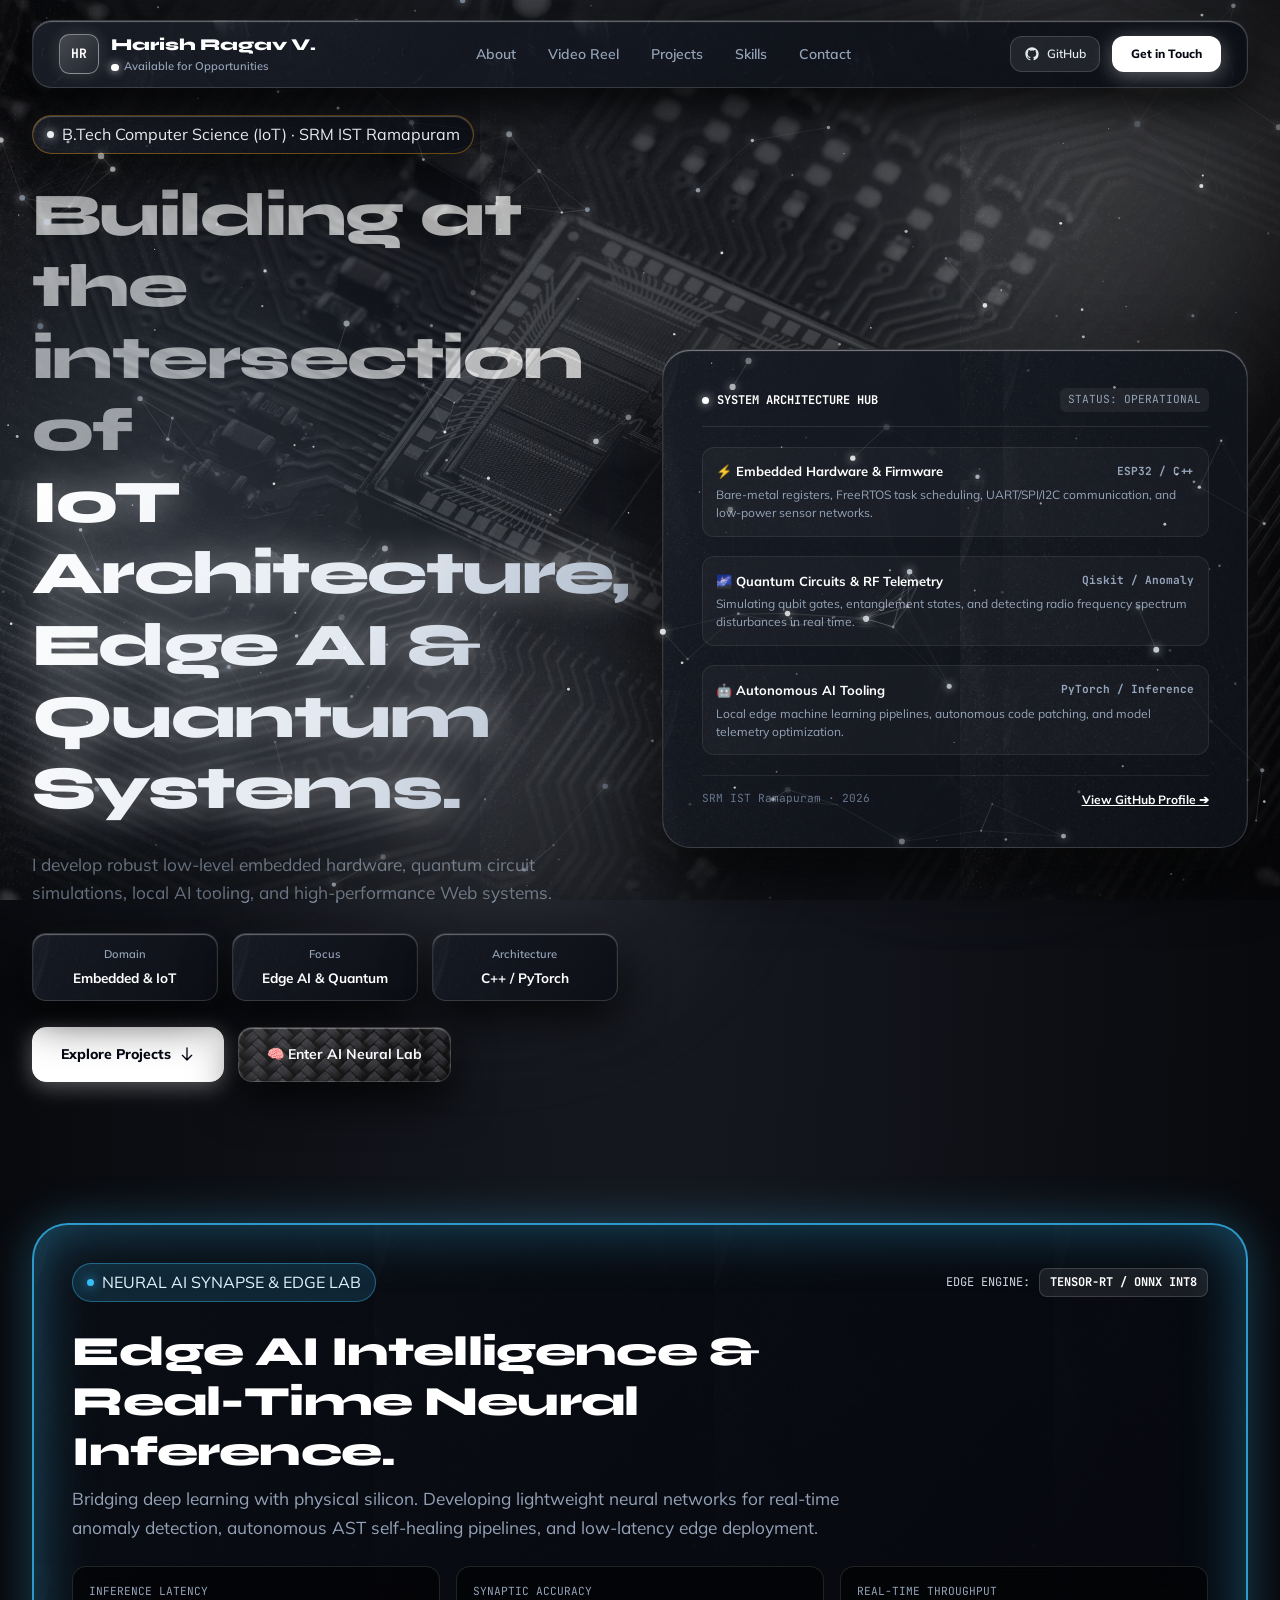
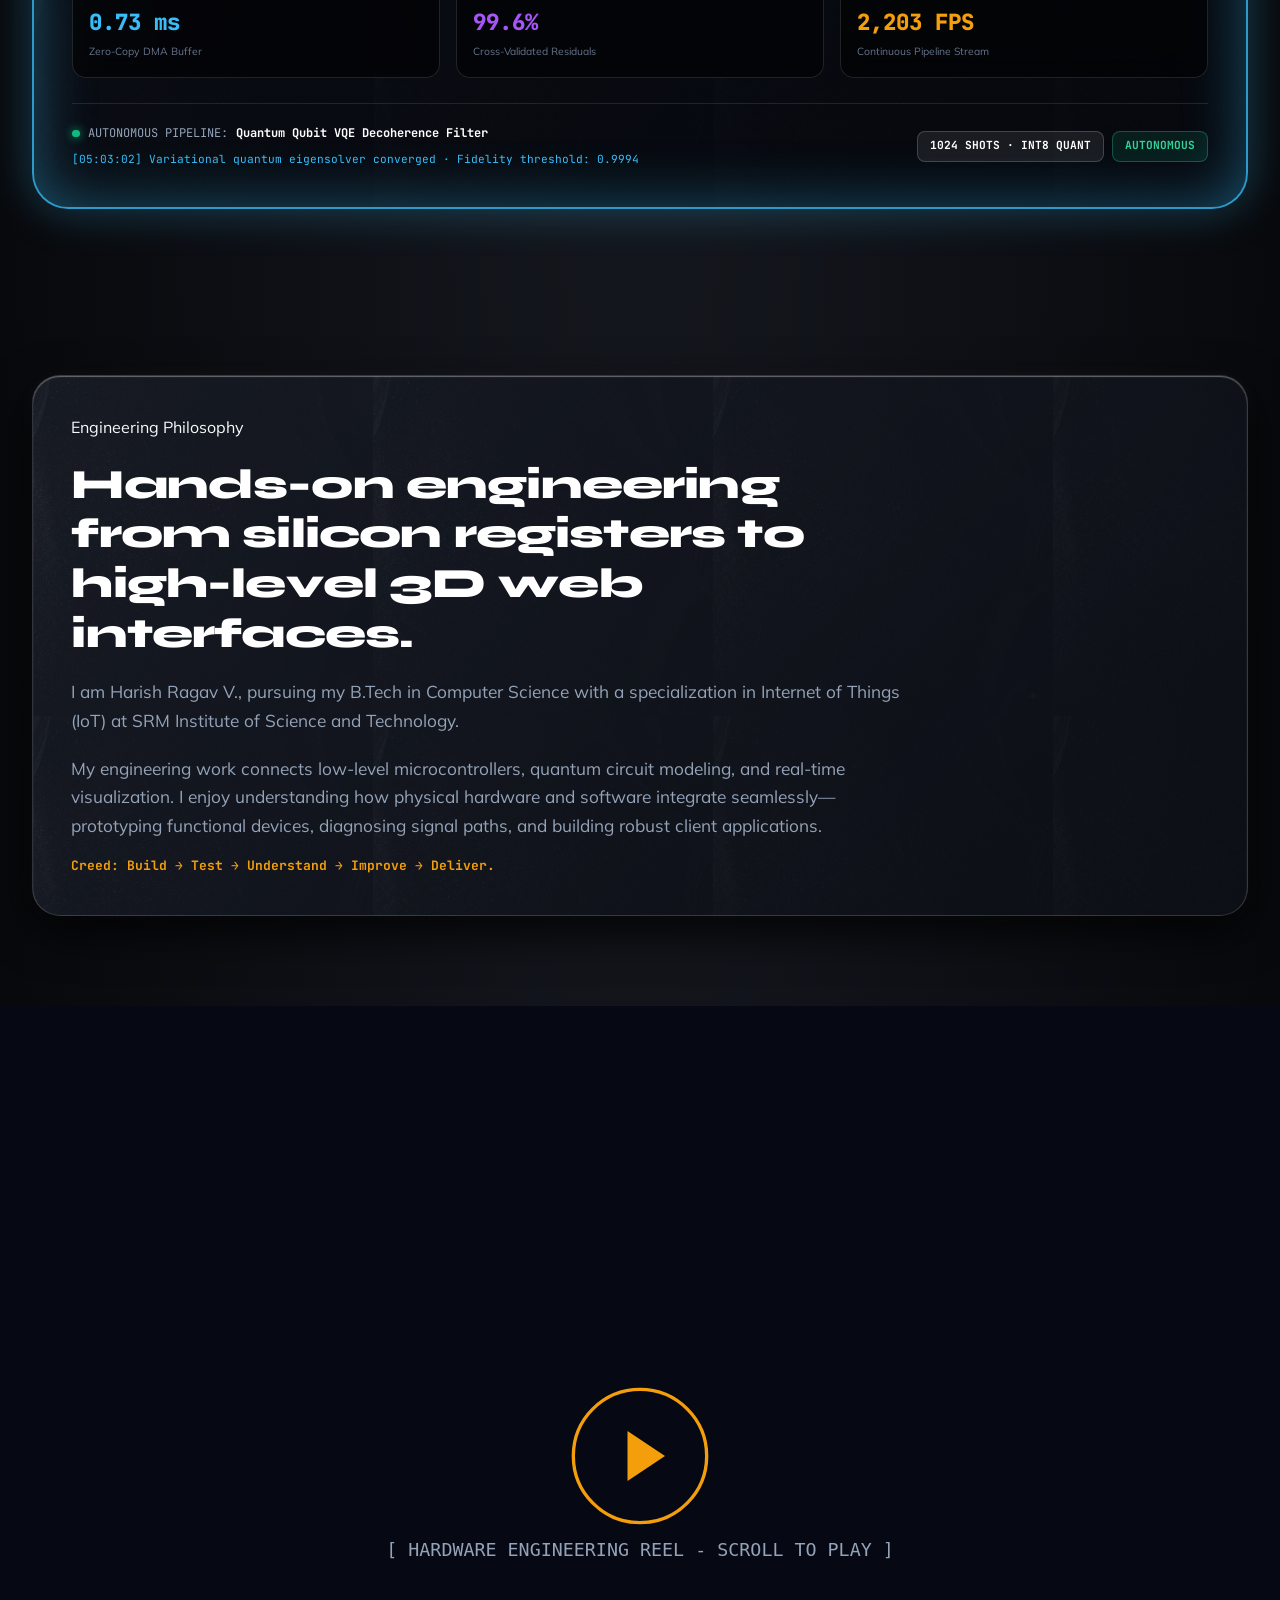
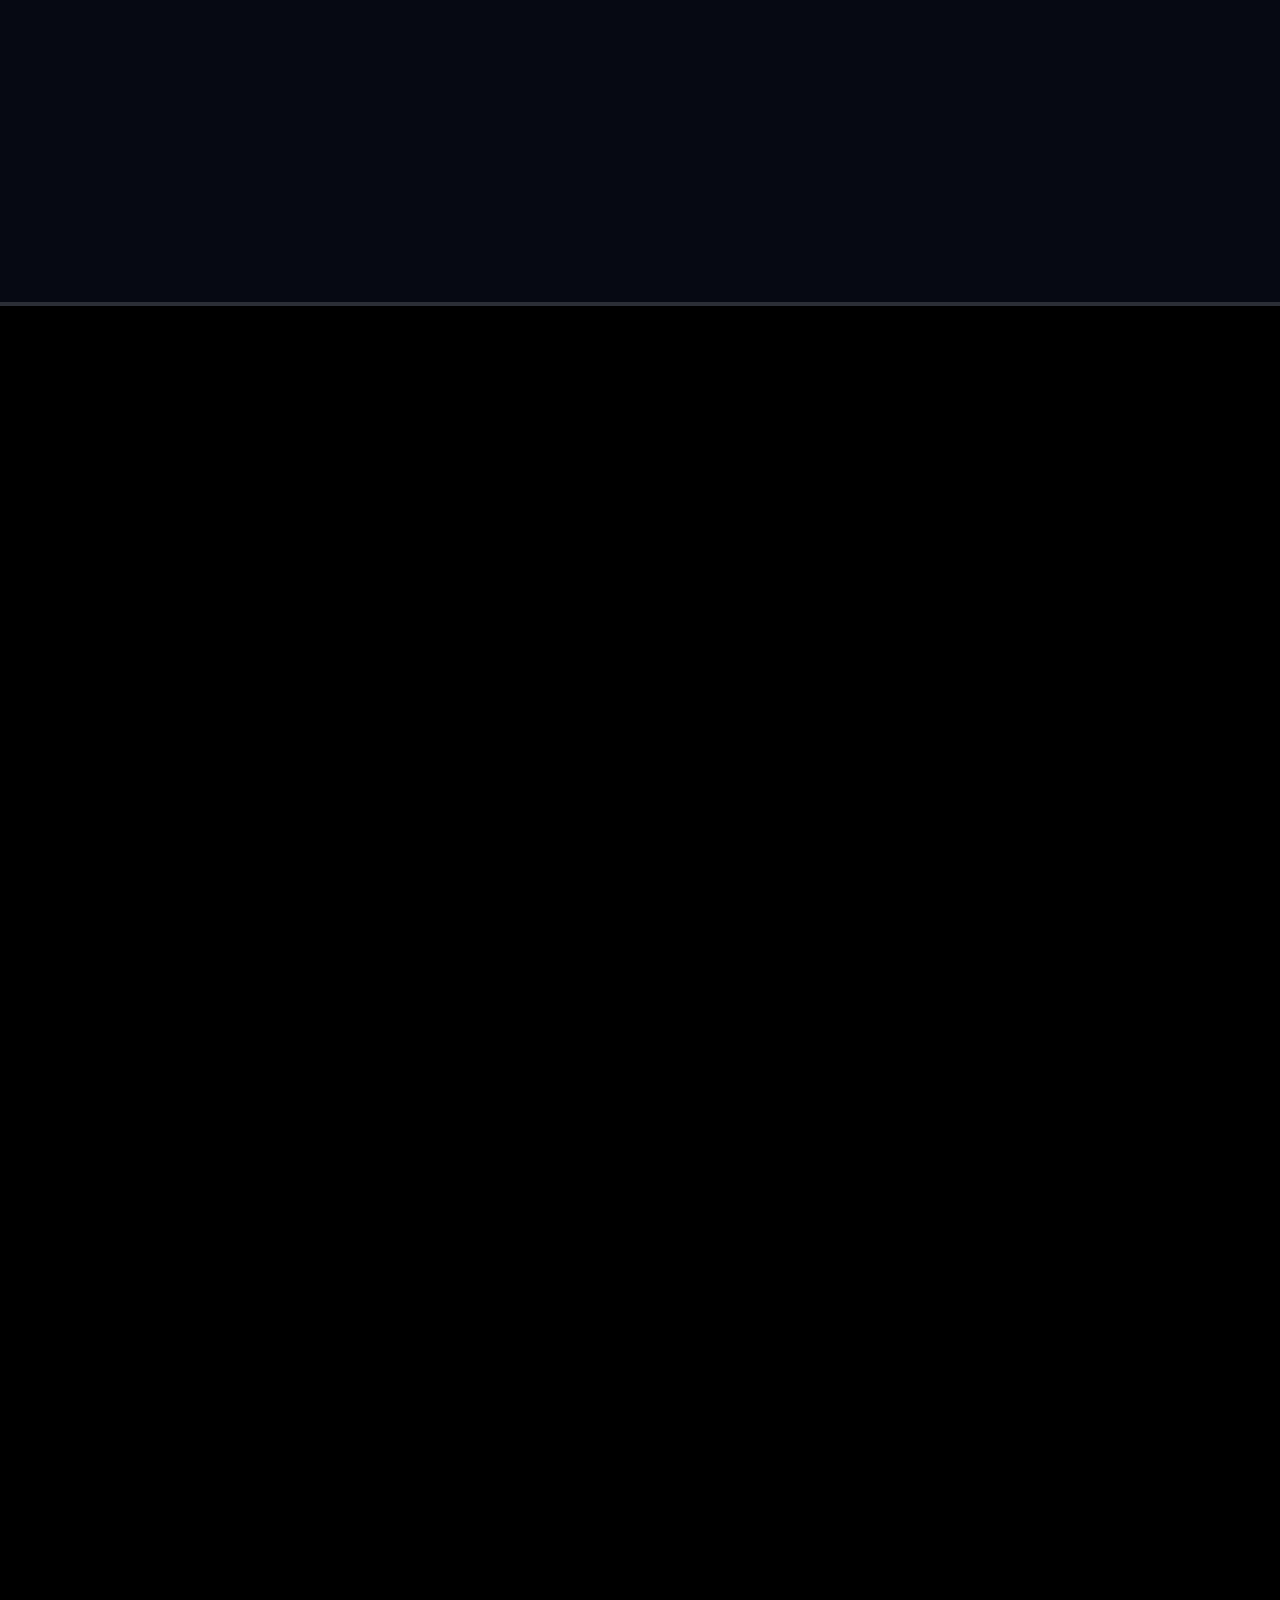
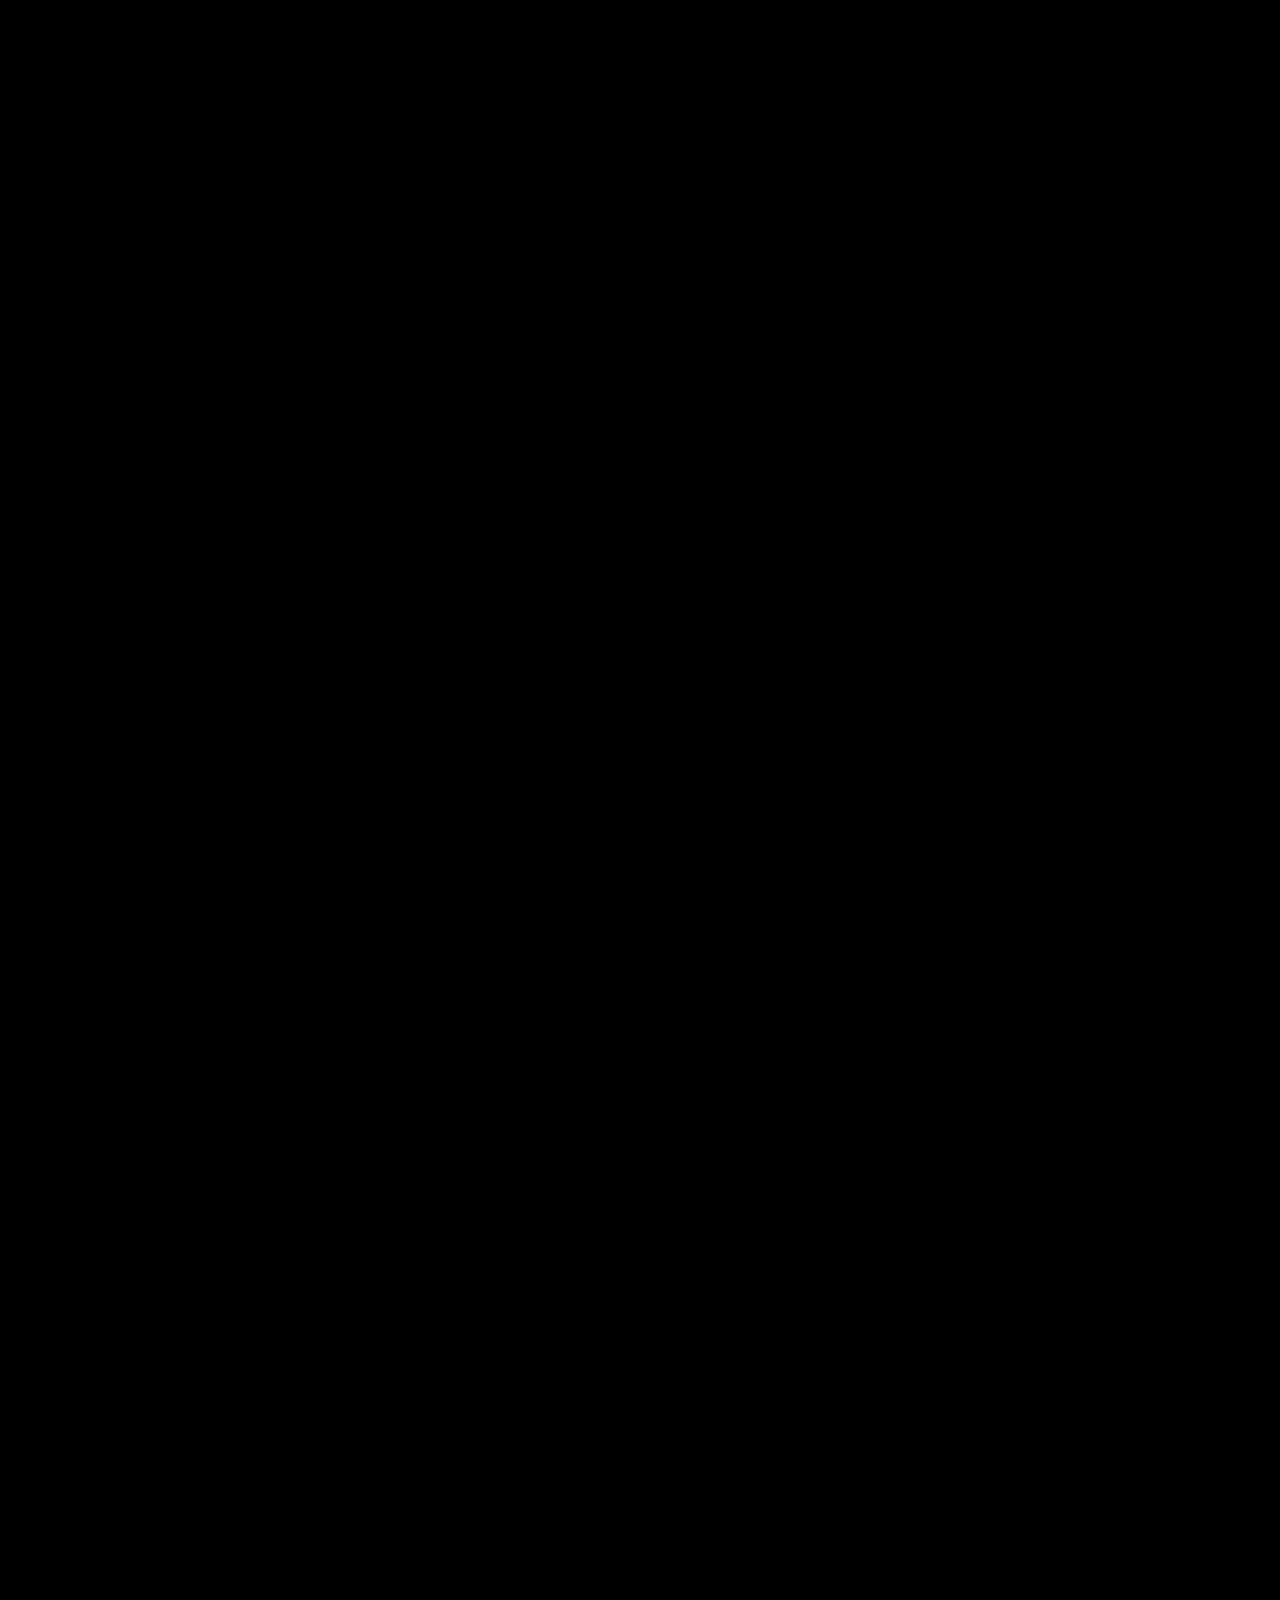
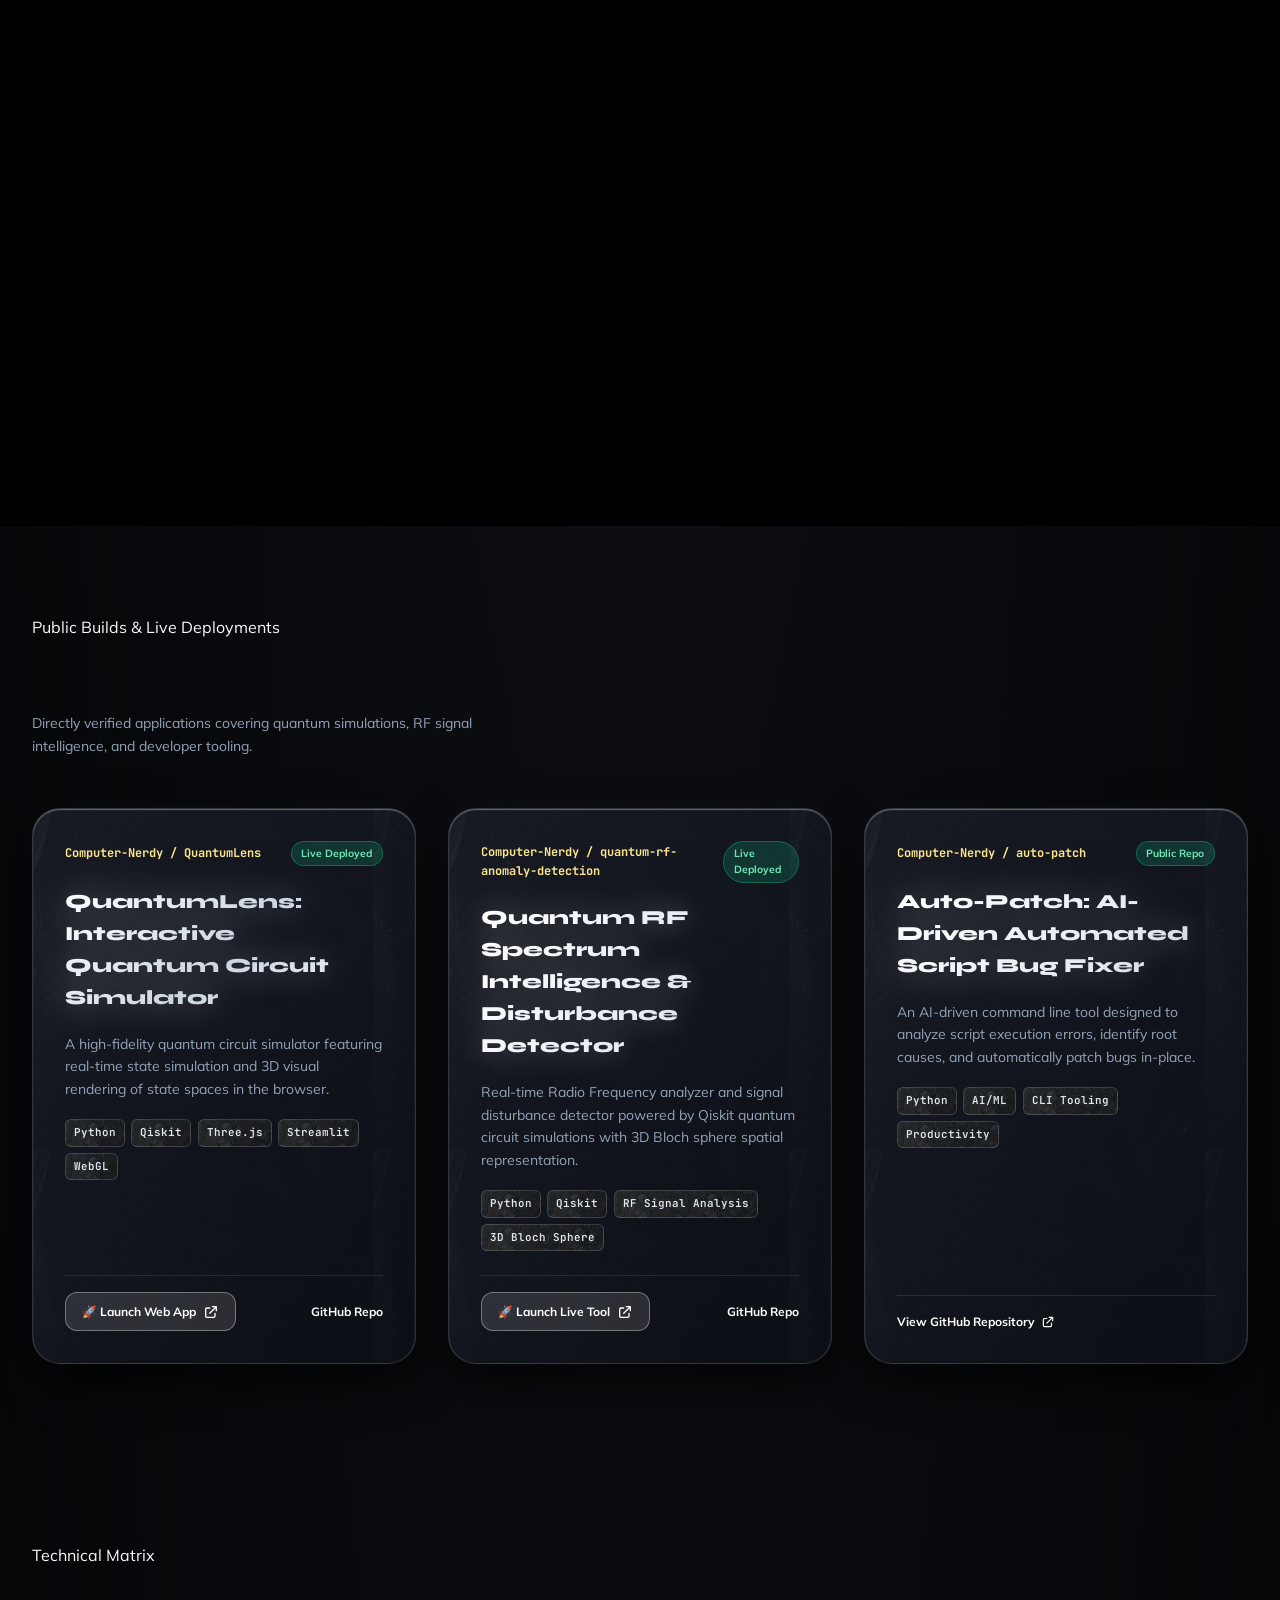
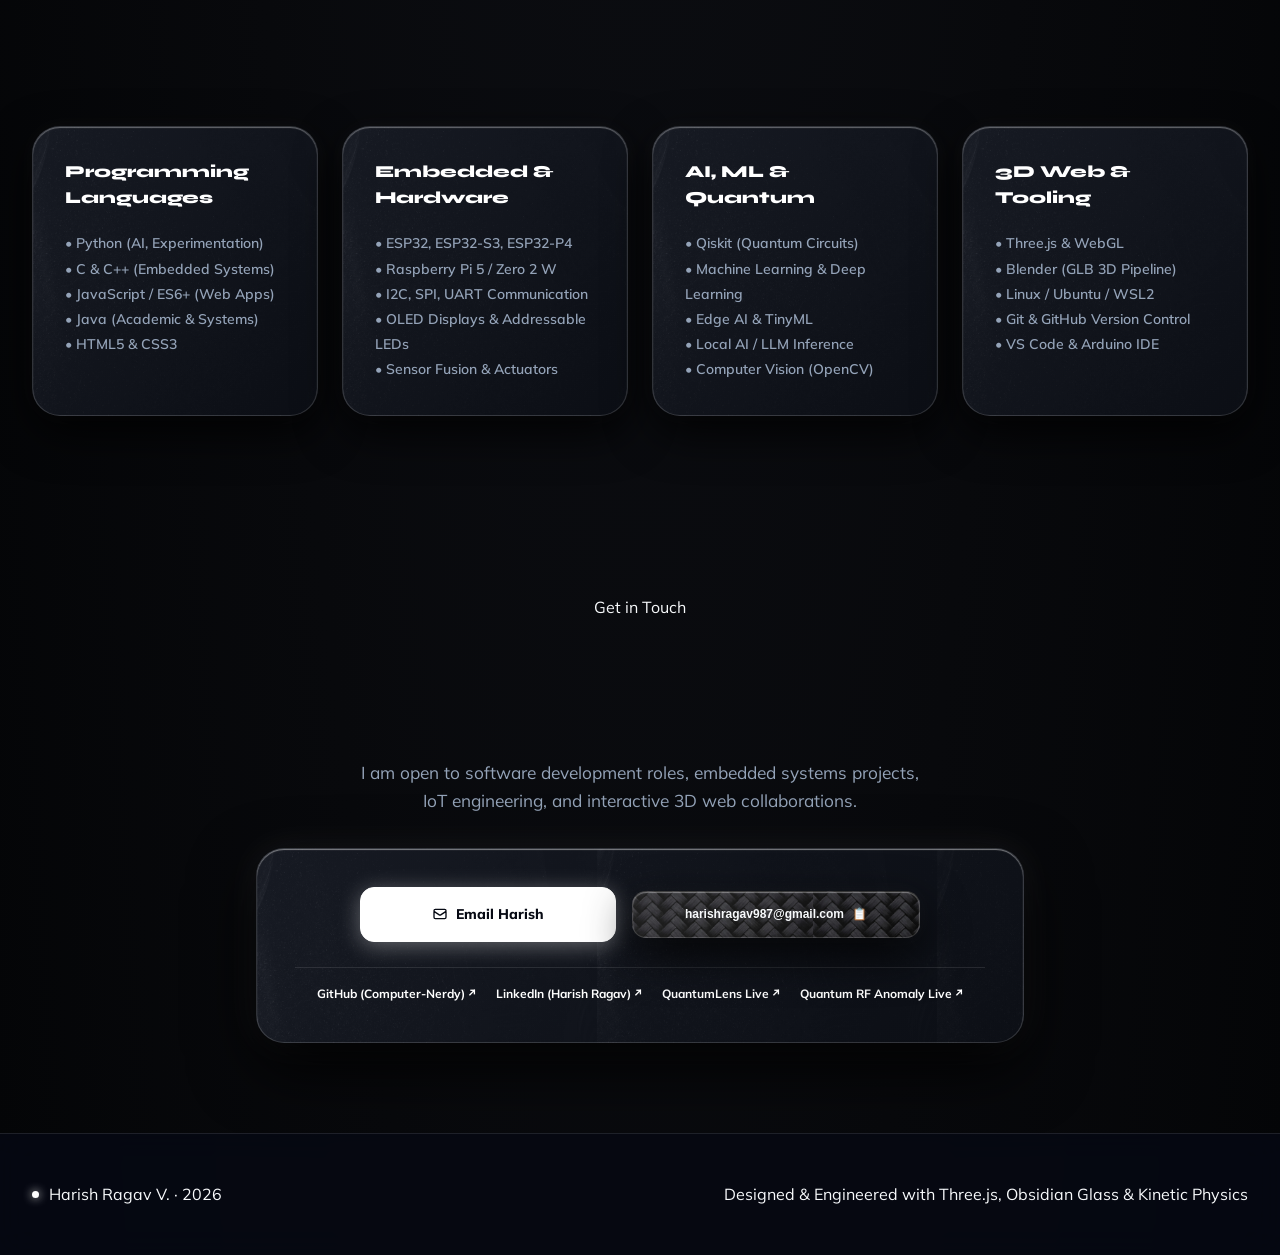
==== commit 690a56d6: "Boost chromatic smoke particle density, volumetric size, screen blend glow and edge alignment" ====
--- a/portfolio_standalone.html
+++ b/portfolio_standalone.html
@@ -193,38 +193,38 @@
   background-blend-mode: normal, overlay;
   backdrop-filter: blur(30px) saturate(180%);
   -webkit-backdrop-filter: blur(30px) saturate(180%);
-  border: 1.5px solid rgba(56, 189, 248, 0.6);
+  border: 2px solid rgba(56, 189, 248, 0.8);
   box-shadow: 
-    inset 0 0 40px rgba(56, 189, 248, 0.3),
-    0 0 35px rgba(56, 189, 248, 0.2);
+    inset 0 0 60px rgba(56, 189, 248, 0.4),
+    0 0 45px rgba(56, 189, 248, 0.3);
   animation: rgbLivingEdgePulse 9s ease-in-out infinite alternate;
   transition: all 0.4s var(--ease-smooth);
 }
 
 @keyframes rgbLivingEdgePulse {
   0% {
-    border-color: rgba(56, 189, 248, 0.75);
+    border-color: rgba(56, 189, 248, 0.85);
     box-shadow: 
-      inset 0 0 40px rgba(56, 189, 248, 0.35),
-      0 0 35px rgba(56, 189, 248, 0.25);
+      inset 0 0 70px rgba(56, 189, 248, 0.45),
+      0 0 45px rgba(56, 189, 248, 0.35);
   }
   33% {
-    border-color: rgba(236, 72, 153, 0.75);
+    border-color: rgba(236, 72, 153, 0.85);
     box-shadow: 
-      inset 0 0 40px rgba(236, 72, 153, 0.35),
-      0 0 35px rgba(236, 72, 153, 0.25);
+      inset 0 0 70px rgba(236, 72, 153, 0.45),
+      0 0 45px rgba(236, 72, 153, 0.35);
   }
   66% {
-    border-color: rgba(16, 185, 129, 0.75);
+    border-color: rgba(16, 185, 129, 0.85);
     box-shadow: 
-      inset 0 0 40px rgba(16, 185, 129, 0.35),
-      0 0 35px rgba(16, 185, 129, 0.25);
+      inset 0 0 70px rgba(16, 185, 129, 0.45),
+      0 0 45px rgba(16, 185, 129, 0.35);
   }
   100% {
-    border-color: rgba(168, 85, 247, 0.75);
+    border-color: rgba(168, 85, 247, 0.85);
     box-shadow: 
-      inset 0 0 40px rgba(168, 85, 247, 0.35),
-      0 0 35px rgba(168, 85, 247, 0.25);
+      inset 0 0 70px rgba(168, 85, 247, 0.45),
+      0 0 45px rgba(168, 85, 247, 0.35);
   }
 }
 
@@ -2073,14 +2073,14 @@
 
 /* --- Module: neural-ai-lab.js --- */
 /* ==========================================================================
-   LIVING NEURAL AI LABORATORY & CHROMATIC EDGE SMOKE EMISSION ENGINE
-   - Edge-Emitted Volumetric RGB Smoke & Atmospheric Vapor
-   - Synchronized Chromatic Edge Hue & Synaptic Action Potential Pulses
+   LIVING NEURAL AI LABORATORY & VIBRANT CHROMATIC SMOKE ENGINE
+   - Volumetric Inward-Rolling RGB Smoke & Atmospheric Fog
+   - Screen-Blended Radiant Plasma Synapses & Action Potential Laser Pulses
    - 100% Autonomous Continuous Execution & Real-Time Telemetry Stream
    ========================================================================== */
 
 function initNeuralAILab() {
-  const container = document.getElementById('neural-ai-lab');
+  const container = document.querySelector('.rgb-living-edge-container') || document.getElementById('neural-ai-lab');
   const canvas = document.getElementById('neural-particle-canvas');
   const latencyDisplay = document.getElementById('neural-telemetry-latency');
   const accuracyDisplay = document.getElementById('neural-telemetry-accuracy');
@@ -2089,7 +2089,7 @@
   const activePipelineTag = document.getElementById('neural-active-pipeline-tag');
   const autonomousLogFeed = document.getElementById('neural-log-feed');
 
-  if (!canvas) return;
+  if (!canvas || !container) return;
 
   const ctx = canvas.getContext('2d');
   let width, height;
@@ -2107,26 +2107,71 @@
 
   let currentPipelineIdx = 0;
 
-  function resize() {
-    if (!container) return;
-    const rect = container.getBoundingClientRect();
-    width = canvas.width = rect.width;
-    height = canvas.height = rect.height;
-    createNetwork();
-  }
-
   function getLivingRGB(offset = 0) {
     const t = performance.now() * 0.0006 + offset;
-    const r = Math.floor(Math.sin(t) * 90 + 160);
-    const g = Math.floor(Math.sin(t + 2.094) * 90 + 160);
-    const b = Math.floor(Math.sin(t + 4.188) * 90 + 160);
+    const r = Math.floor(Math.sin(t) * 95 + 160);
+    const g = Math.floor(Math.sin(t + 2.094) * 95 + 160);
+    const b = Math.floor(Math.sin(t + 4.188) * 95 + 160);
     return { r, g, b };
+  }
+
+  function resize() {
+    width = canvas.width = container.clientWidth || container.offsetWidth;
+    height = canvas.height = container.clientHeight || container.offsetHeight;
+    createNetwork();
+  }
+
+  function spawnSmokePuff(randomStart = false) {
+    const edge = Math.floor(Math.random() * 4);
+    let x, y, vx, vy;
+    const speed = Math.random() * 0.9 + 0.4;
+
+    if (edge === 0) {
+      // Top edge
+      x = Math.random() * width;
+      y = randomStart ? Math.random() * (height * 0.4) : -10;
+      vx = (Math.random() - 0.5) * 0.6;
+      vy = speed;
+    } else if (edge === 1) {
+      // Right edge
+      x = randomStart ? width - Math.random() * (width * 0.4) : width + 10;
+      y = Math.random() * height;
+      vx = -speed;
+      vy = (Math.random() - 0.5) * 0.6;
+    } else if (edge === 2) {
+      // Bottom edge
+      x = Math.random() * width;
+      y = randomStart ? height - Math.random() * (height * 0.4) : height + 10;
+      vx = (Math.random() - 0.5) * 0.6;
+      vy = -speed;
+    } else {
+      // Left edge
+      x = randomStart ? Math.random() * (width * 0.4) : -10;
+      y = Math.random() * height;
+      vx = speed;
+      vy = (Math.random() - 0.5) * 0.6;
+    }
+
+    smokePuffs.push({
+      x,
+      y,
+      vx,
+      vy,
+      size: Math.random() * 45 + 35,
+      maxSize: Math.random() * 120 + 90,
+      growth: Math.random() * 0.6 + 0.35,
+      opacity: 0.05,
+      maxOpacity: Math.random() * 0.35 + 0.22,
+      life: randomStart ? Math.floor(Math.random() * 60) : 0,
+      maxLife: Math.random() * 160 + 130,
+      color: getLivingRGB(Math.random() * 2)
+    });
   }
 
   function createNetwork() {
     neurons = [];
     smokePuffs = [];
-    const count = Math.min(Math.floor((width * height) / 9500), 85);
+    const count = Math.min(Math.floor((width * height) / 9000), 85);
 
     for (let i = 0; i < count; i++) {
       neurons.push({
@@ -2134,16 +2179,21 @@
         y: Math.random() * height,
         vx: (Math.random() - 0.5) * 0.4,
         vy: (Math.random() - 0.5) * 0.4,
-        radius: Math.random() * 2.2 + 1.2,
+        radius: Math.random() * 2.5 + 1.2,
         alpha: Math.random() * 0.6 + 0.3,
         pulseVal: Math.random() * Math.PI * 2,
         pulseSpeed: Math.random() * 0.03 + 0.015
       });
     }
+
+    // Pre-populate dense initial smoke
+    for (let s = 0; s < 35; s++) {
+      spawnSmokePuff(true);
+    }
   }
 
   container.addEventListener('mousemove', (e) => {
-    const rect = canvas.getBoundingClientRect();
+    const rect = container.getBoundingClientRect();
     mouse.x = e.clientX - rect.left;
     mouse.y = e.clientY - rect.top;
   });
@@ -2153,59 +2203,6 @@
     mouse.y = -1000;
   });
 
-  // Spawn Chromatic Smoke Puff from the Inner Boundary Edges
-  function emitEdgeSmoke() {
-    if (smokePuffs.length > 90) return;
-
-    // Pick random edge (0: top, 1: right, 2: bottom, 3: left)
-    const edge = Math.floor(Math.random() * 4);
-    let x, y, vx, vy;
-    const speed = Math.random() * 0.7 + 0.25;
-
-    if (edge === 0) {
-      // Top edge emitting downward
-      x = Math.random() * width;
-      y = 4;
-      vx = (Math.random() - 0.5) * 0.4;
-      vy = speed;
-    } else if (edge === 1) {
-      // Right edge emitting leftward
-      x = width - 4;
-      y = Math.random() * height;
-      vx = -speed;
-      vy = (Math.random() - 0.5) * 0.4;
-    } else if (edge === 2) {
-      // Bottom edge emitting upward
-      x = Math.random() * width;
-      y = height - 4;
-      vx = (Math.random() - 0.5) * 0.4;
-      vy = -speed;
-    } else {
-      // Left edge emitting rightward
-      x = 4;
-      y = Math.random() * height;
-      vx = speed;
-      vy = (Math.random() - 0.5) * 0.4;
-    }
-
-    smokePuffs.push({
-      x,
-      y,
-      vx,
-      vy,
-      size: Math.random() * 20 + 15,
-      maxSize: Math.random() * 55 + 45,
-      growth: Math.random() * 0.35 + 0.2,
-      opacity: 0.01,
-      maxOpacity: Math.random() * 0.18 + 0.1,
-      fadeSpeed: Math.random() * 0.003 + 0.002,
-      life: 0,
-      maxLife: Math.random() * 140 + 120,
-      color: getLivingRGB()
-    });
-  }
-
-  // Automatically fire high-energy RGB synaptic action potential wave
   function fireNeuralPulse() {
     if (neurons.length < 2) return;
 
@@ -2222,17 +2219,17 @@
     }
 
     // Extra burst of edge smoke
-    for (let s = 0; s < 8; s++) {
-      emitEdgeSmoke();
+    for (let s = 0; s < 6; s++) {
+      spawnSmokePuff(false);
     }
   }
 
-  // Autonomous Pulse Loop (every 1.8 seconds)
+  // 1. High-frequency pulse loop (every 1.8 seconds)
   setInterval(() => {
     fireNeuralPulse();
   }, 1800);
 
-  // Autonomous Streaming Telemetry (every 500ms)
+  // 2. Real-time telemetry stream (every 500ms)
   setInterval(() => {
     if (latencyDisplay) {
       latencyDisplay.textContent = `${(0.42 + Math.random() * 0.35).toFixed(2)} ms`;
@@ -2245,7 +2242,7 @@
     }
   }, 500);
 
-  // Autonomous Pipeline Switcher (every 4 seconds)
+  // 3. Autonomous Pipeline Switcher (every 4 seconds)
   setInterval(() => {
     currentPipelineIdx = (currentPipelineIdx + 1) % autonomousPipelines.length;
     const current = autonomousPipelines[currentPipelineIdx];
@@ -2264,12 +2261,16 @@
 
     const activeRGB = getLivingRGB();
 
-    // 1. Continuous Edge Smoke Emission
-    if (Math.random() > 0.4) {
-      emitEdgeSmoke();
+    // 1. Continuous Emission of Smoke Puffs from Edges
+    if (smokePuffs.length < 80) {
+      spawnSmokePuff(false);
+      spawnSmokePuff(false);
     }
 
-    // 2. Render & Update Chromatic Smoke Puffs (Volumetric Vapor)
+    // Use 'screen' composite mode so colors blend into vibrant glowing fog
+    ctx.globalCompositeOperation = 'screen';
+
+    // 2. Render & Update Chromatic Smoke Puffs (Volumetric Vapor Clouds)
     for (let s = smokePuffs.length - 1; s >= 0; s--) {
       const p = smokePuffs[s];
       p.life++;
@@ -2277,11 +2278,10 @@
       p.y += p.vy;
       p.size = Math.min(p.maxSize, p.size + p.growth);
 
-      // Smooth fade in and out curve
-      if (p.life < 30) {
-        p.opacity = (p.life / 30) * p.maxOpacity;
+      if (p.life < 35) {
+        p.opacity = (p.life / 35) * p.maxOpacity;
       } else {
-        p.opacity = Math.max(0, p.maxOpacity * (1 - (p.life - 30) / (p.maxLife - 30)));
+        p.opacity = Math.max(0, p.maxOpacity * (1 - (p.life - 35) / (p.maxLife - 35)));
       }
 
       if (p.life >= p.maxLife || p.opacity <= 0) {
@@ -2291,7 +2291,8 @@
 
       const grad = ctx.createRadialGradient(p.x, p.y, 0, p.x, p.y, p.size);
       grad.addColorStop(0, `rgba(${p.color.r}, ${p.color.g}, ${p.color.b}, ${p.opacity})`);
-      grad.addColorStop(0.55, `rgba(${p.color.r}, ${p.color.g}, ${p.color.b}, ${p.opacity * 0.4})`);
+      grad.addColorStop(0.4, `rgba(${p.color.r}, ${p.color.g}, ${p.color.b}, ${p.opacity * 0.55})`);
+      grad.addColorStop(0.8, `rgba(${p.color.r}, ${p.color.g}, ${p.color.b}, ${p.opacity * 0.15})`);
       grad.addColorStop(1, `rgba(${p.color.r}, ${p.color.g}, ${p.color.b}, 0)`);
 
       ctx.beginPath();
@@ -2299,6 +2300,9 @@
       ctx.fillStyle = grad;
       ctx.fill();
     }
+
+    // Reset composite operation for neurons and links
+    ctx.globalCompositeOperation = 'source-over';
 
     // 3. Update & Draw Synaptic Neurons
     for (let i = 0; i < neurons.length; i++) {
@@ -2378,6 +2382,7 @@
 
   window.addEventListener('resize', resize);
   setTimeout(resize, 100);
+  setTimeout(resize, 500);
   render();
 }
 
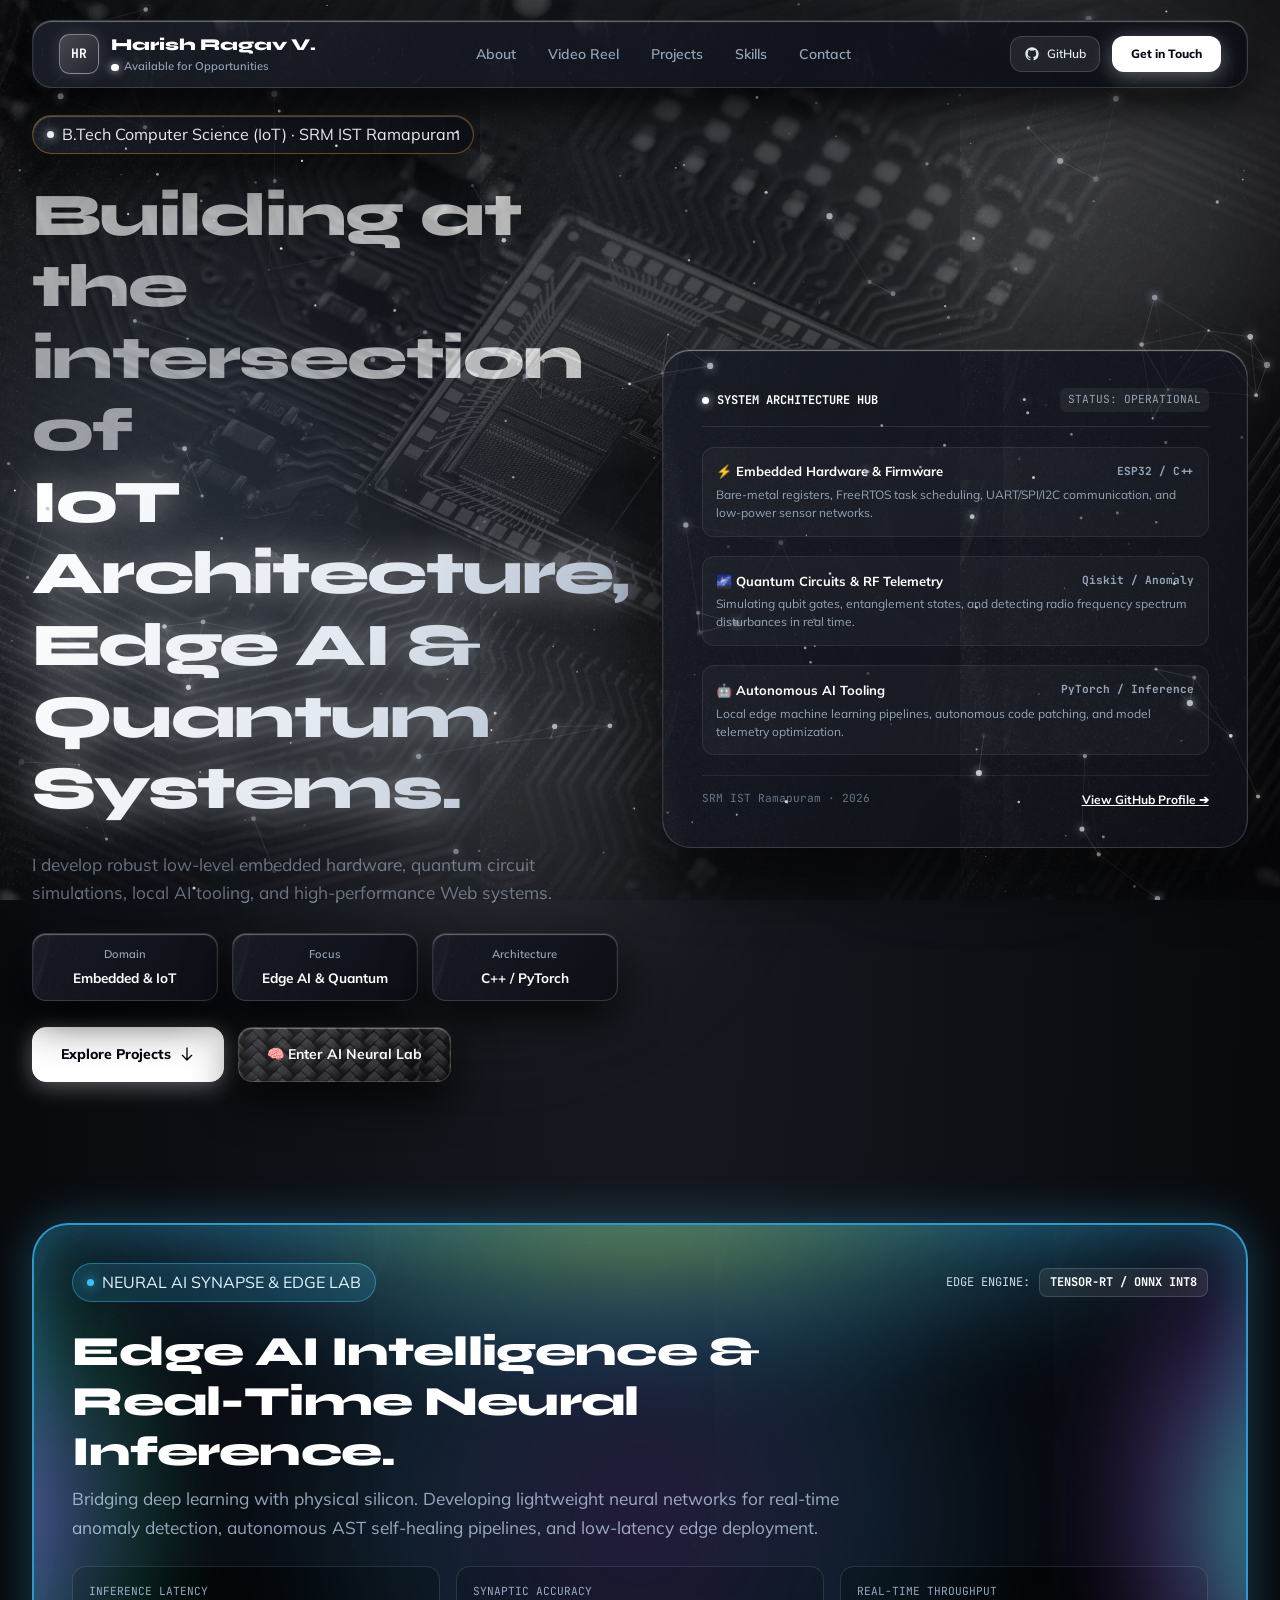
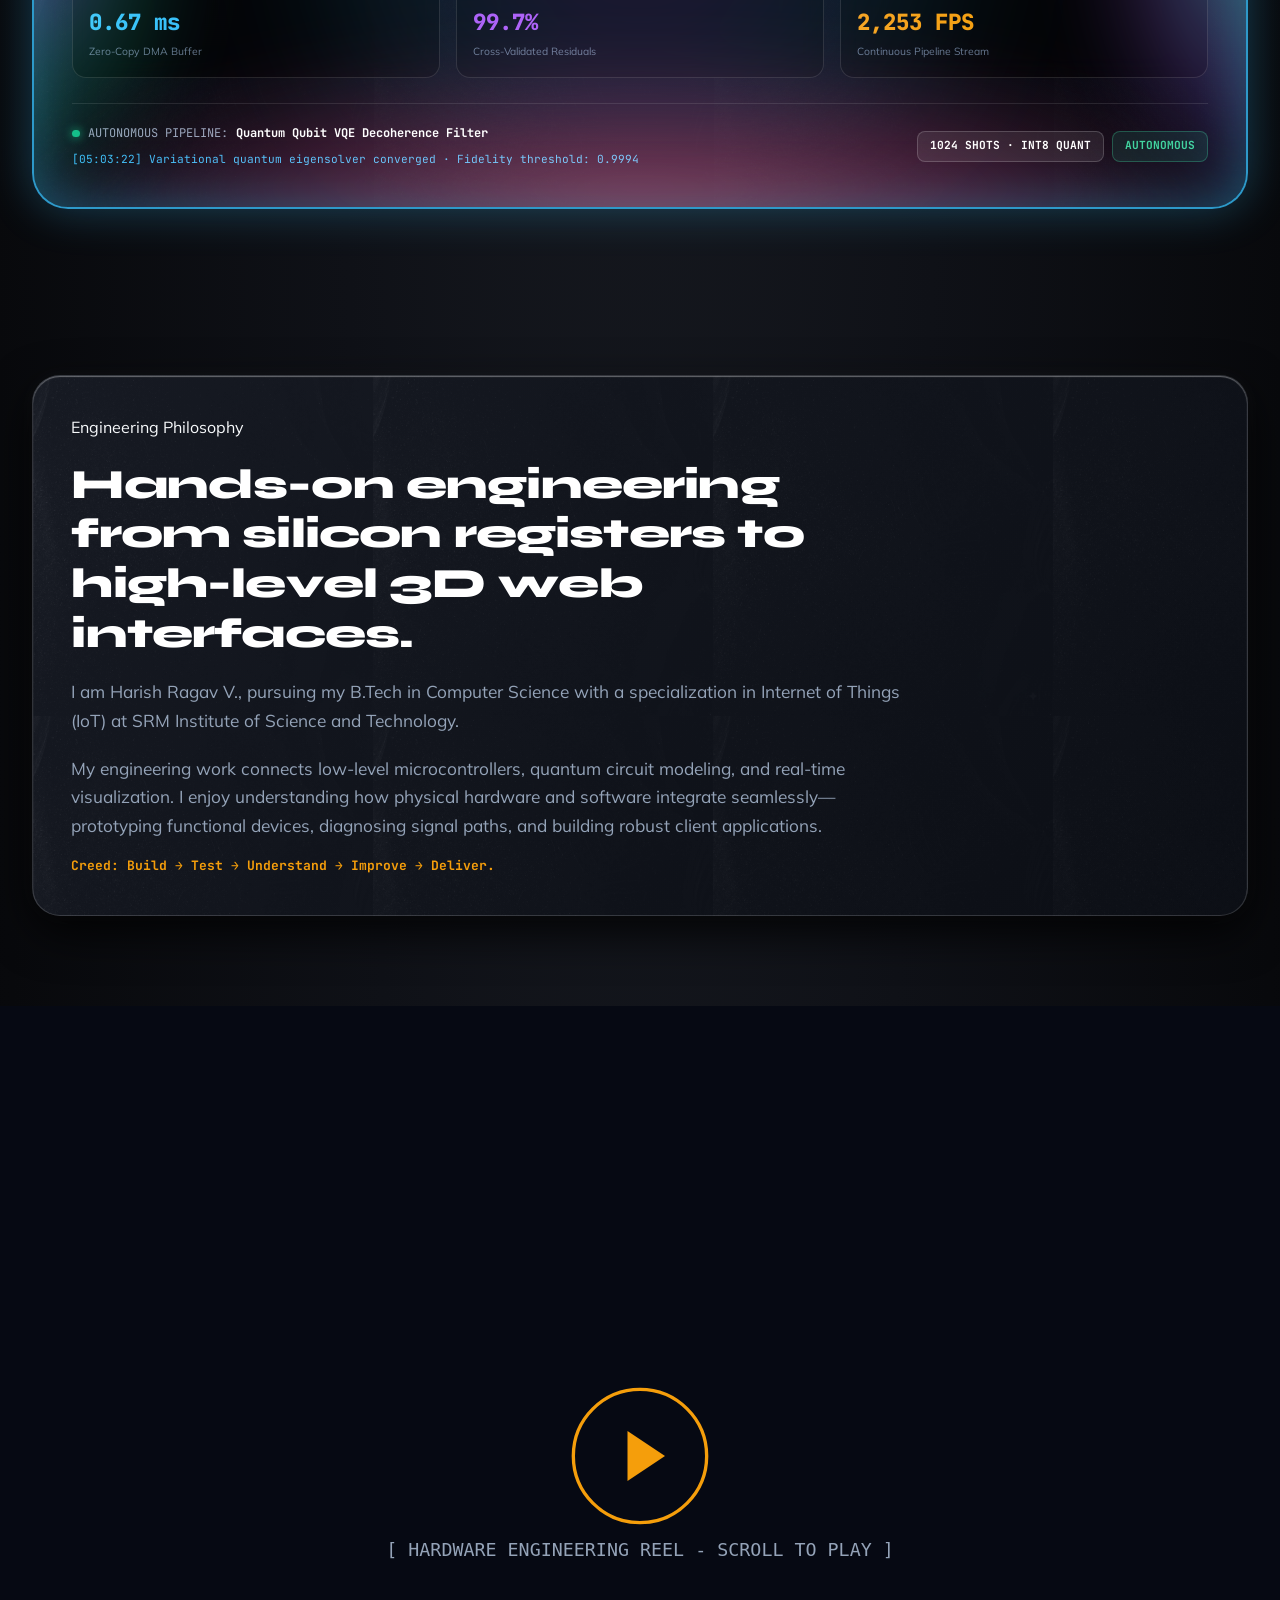
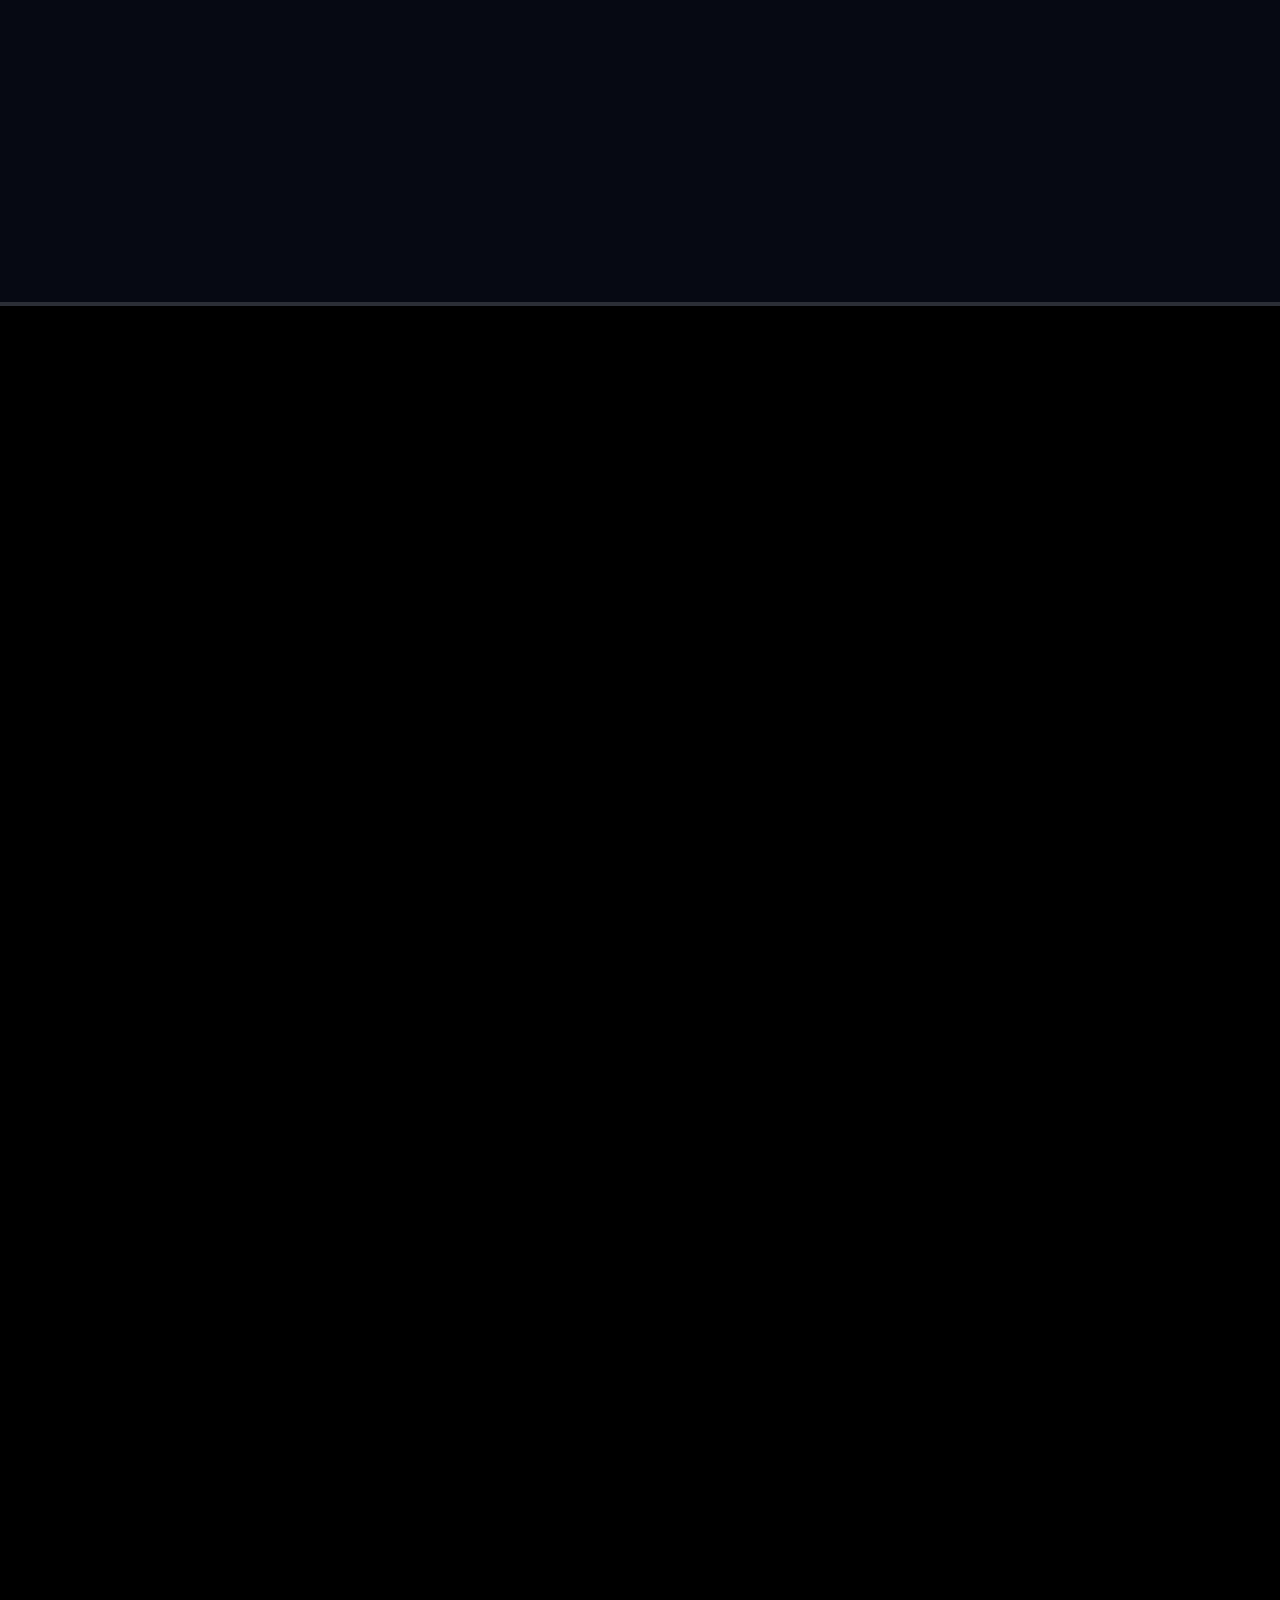
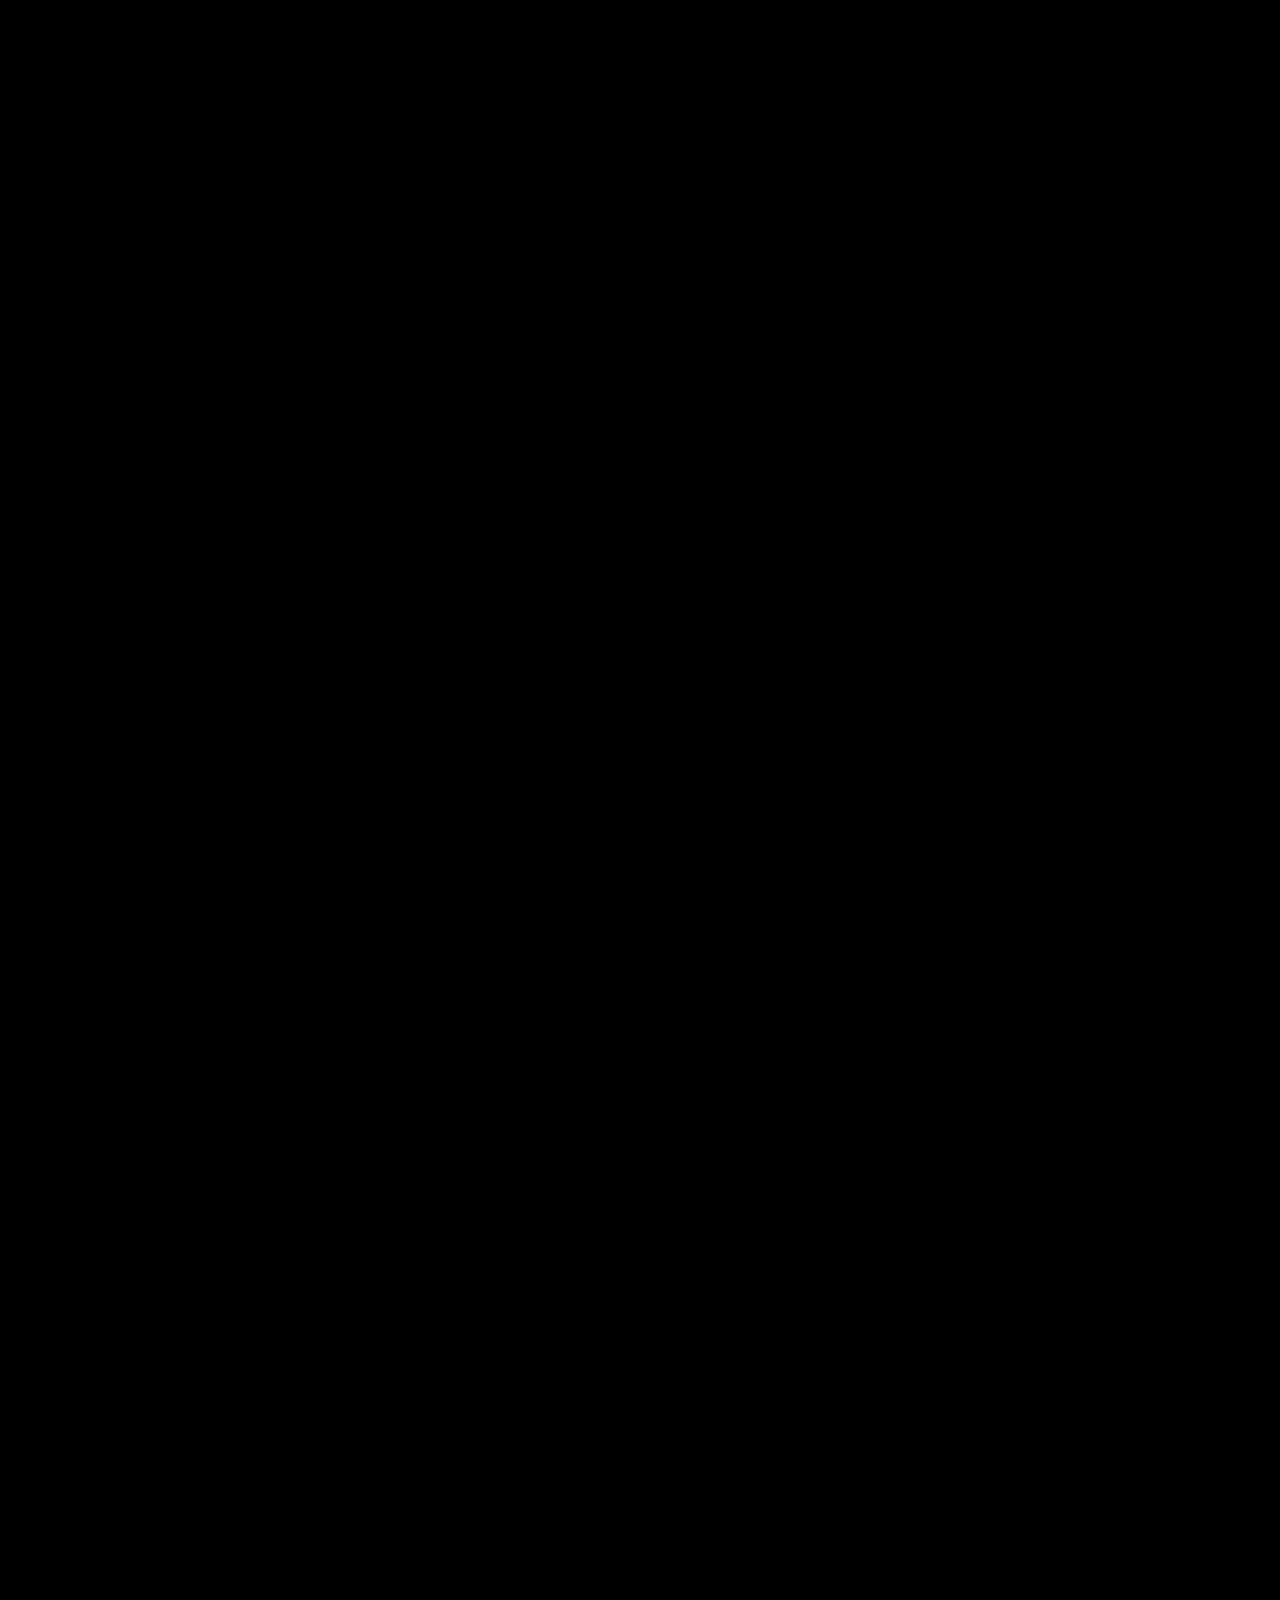
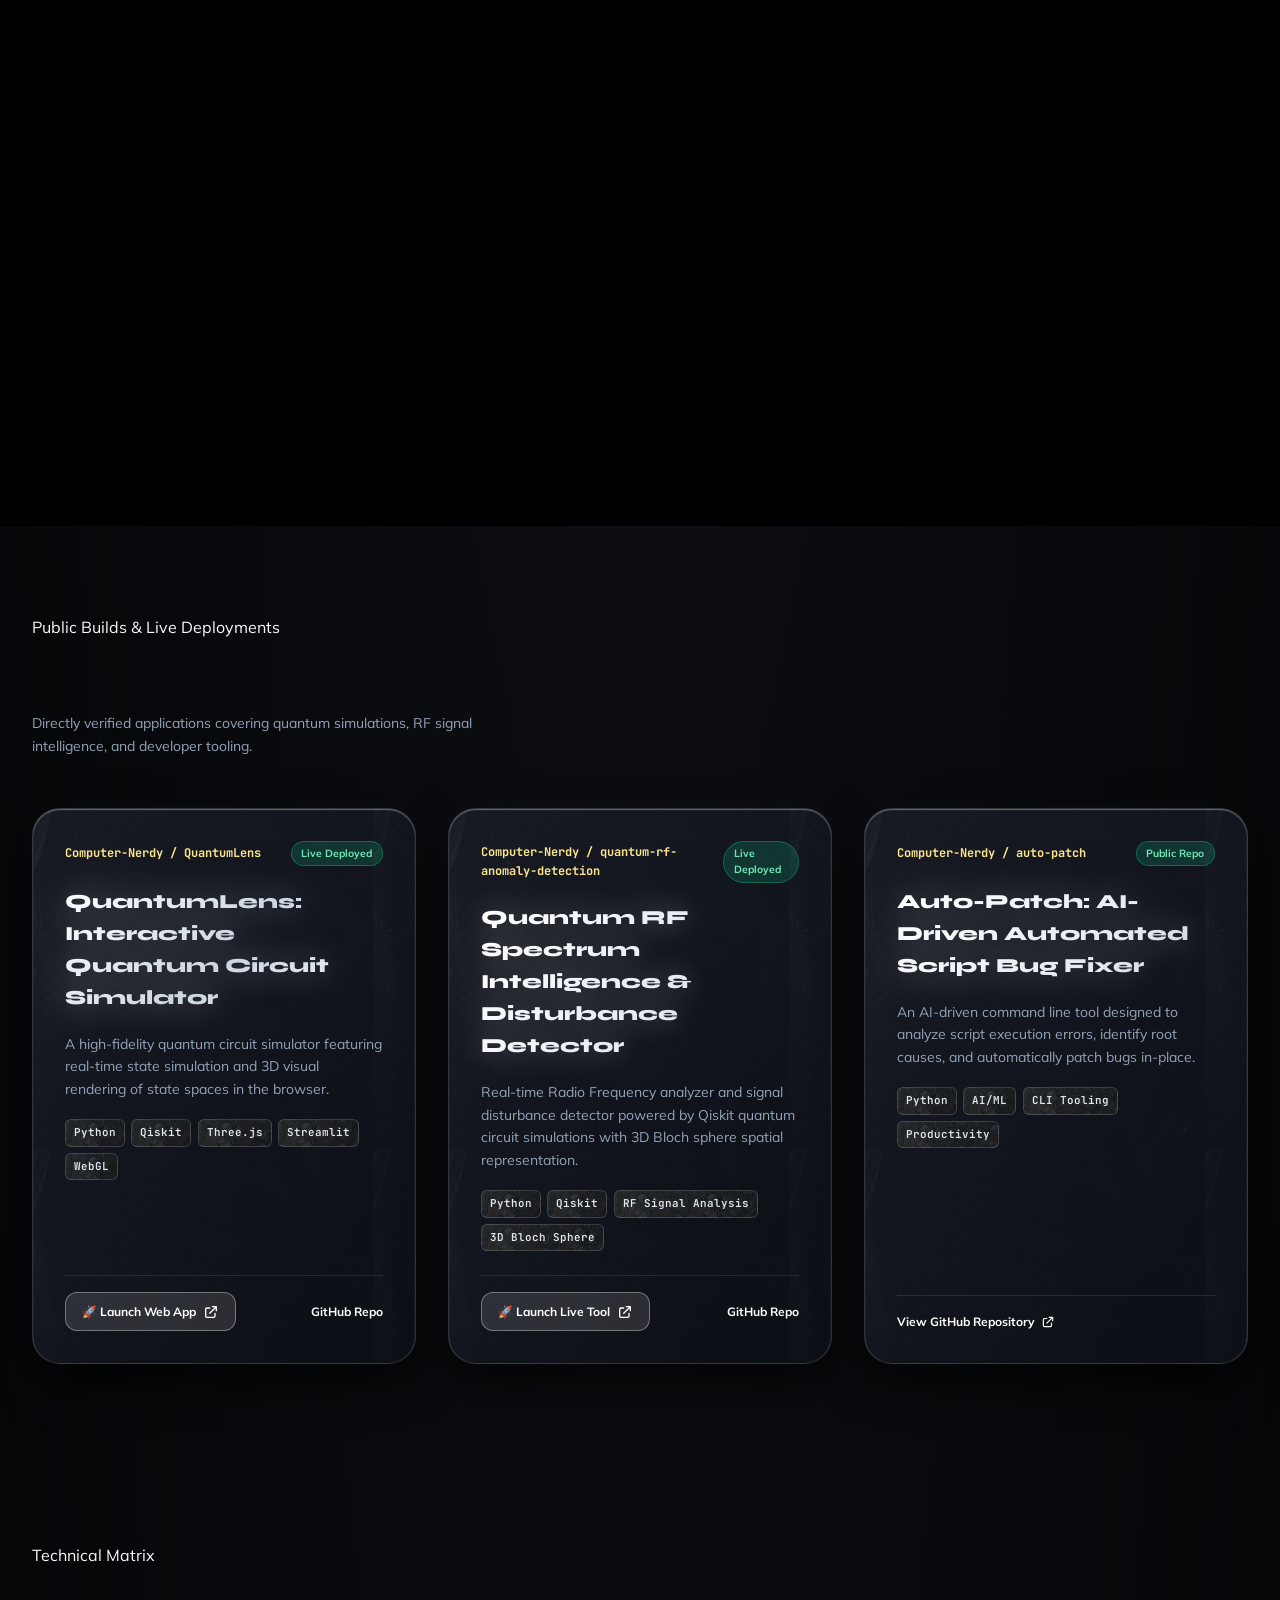
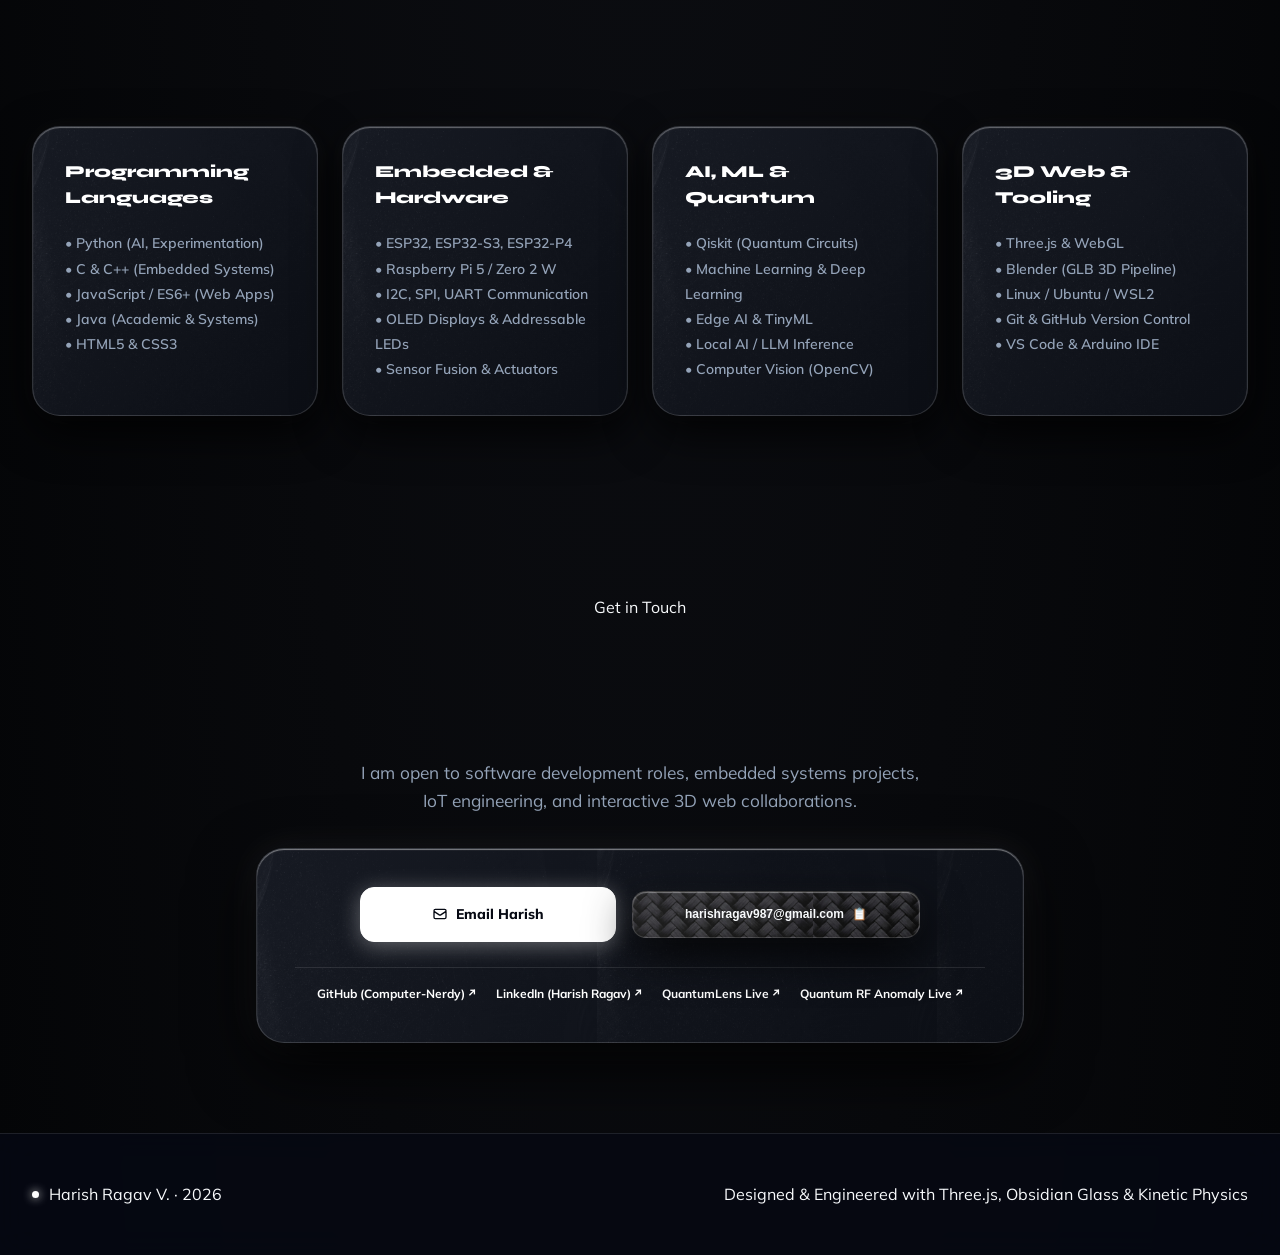
==== commit ec4bacc9: "Deploy dual-layer chromatic smoke engine: CSS boundary vapor plumes and high-density canvas smoke pu" ====
--- a/portfolio_standalone.html
+++ b/portfolio_standalone.html
@@ -246,6 +246,103 @@
 }
 
 /* ==========================================================================
+   EDGE-EMITTED CHROMATIC SMOKE & PLASMA VAPOR ATMOSPHERE
+   ========================================================================== */
+
+.edge-smoke-atmosphere {
+  position: absolute;
+  inset: 0;
+  pointer-events: none;
+  overflow: hidden;
+  z-index: 2;
+  mix-blend-mode: screen;
+}
+
+.smoke-plume {
+  position: absolute;
+  filter: blur(40px);
+  opacity: 0.65;
+  pointer-events: none;
+  animation-duration: 8s;
+  animation-iteration-count: infinite;
+  animation-timing-function: ease-in-out;
+  animation-direction: alternate;
+}
+
+.plume-top {
+  top: -30px;
+  left: 0;
+  right: 0;
+  height: 180px;
+  background: radial-gradient(ellipse at 50% 0%, var(--smoke-color-1, #38BDF8) 0%, rgba(56, 189, 248, 0.4) 45%, transparent 75%);
+  animation-name: smokeFlowTop;
+}
+
+.plume-bottom {
+  bottom: -30px;
+  left: 0;
+  right: 0;
+  height: 180px;
+  background: radial-gradient(ellipse at 50% 100%, var(--smoke-color-2, #EC4899) 0%, rgba(236, 72, 153, 0.4) 45%, transparent 75%);
+  animation-name: smokeFlowBottom;
+}
+
+.plume-left {
+  top: 0;
+  bottom: 0;
+  left: -30px;
+  width: 180px;
+  background: radial-gradient(ellipse at 0% 50%, var(--smoke-color-3, #10B981) 0%, rgba(16, 185, 129, 0.4) 45%, transparent 75%);
+  animation-name: smokeFlowLeft;
+}
+
+.plume-right {
+  top: 0;
+  bottom: 0;
+  right: -30px;
+  width: 180px;
+  background: radial-gradient(ellipse at 100% 50%, var(--smoke-color-4, #A855F7) 0%, rgba(168, 85, 247, 0.4) 45%, transparent 75%);
+  animation-name: smokeFlowRight;
+}
+
+.plume-center {
+  inset: 10%;
+  background: radial-gradient(circle at center, rgba(168, 85, 247, 0.3) 0%, rgba(56, 189, 248, 0.2) 45%, transparent 70%);
+  animation-name: smokeFlowCenter;
+  filter: blur(60px);
+}
+
+@keyframes smokeFlowTop {
+  0% { transform: translateY(0) scaleX(1); opacity: 0.65; filter: blur(35px); }
+  50% { transform: translateY(45px) scaleX(1.15); opacity: 0.85; filter: blur(50px); }
+  100% { transform: translateY(75px) scaleX(1.3); opacity: 0.7; filter: blur(42px); }
+}
+
+@keyframes smokeFlowBottom {
+  0% { transform: translateY(0) scaleX(1); opacity: 0.65; filter: blur(35px); }
+  50% { transform: translateY(-45px) scaleX(1.15); opacity: 0.85; filter: blur(50px); }
+  100% { transform: translateY(-75px) scaleX(1.3); opacity: 0.7; filter: blur(42px); }
+}
+
+@keyframes smokeFlowLeft {
+  0% { transform: translateX(0) scaleY(1); opacity: 0.65; filter: blur(35px); }
+  50% { transform: translateX(45px) scaleY(1.15); opacity: 0.85; filter: blur(50px); }
+  100% { transform: translateX(75px) scaleY(1.3); opacity: 0.7; filter: blur(42px); }
+}
+
+@keyframes smokeFlowRight {
+  0% { transform: translateX(0) scaleY(1); opacity: 0.65; filter: blur(35px); }
+  50% { transform: translateX(-45px) scaleY(1.15); opacity: 0.85; filter: blur(50px); }
+  100% { transform: translateX(-75px) scaleY(1.3); opacity: 0.7; filter: blur(42px); }
+}
+
+@keyframes smokeFlowCenter {
+  0% { transform: scale(0.9) rotate(0deg); opacity: 0.45; }
+  50% { transform: scale(1.2) rotate(20deg); opacity: 0.75; }
+  100% { transform: scale(1.05) rotate(-20deg); opacity: 0.5; }
+}
+
+/* ==========================================================================
    REAL-TIME CINEMATIC BACKGROUND SLIDESHOW (MONOCHROME FILTERED)
    ========================================================================== */
 
@@ -1473,6 +1570,15 @@
         
         <div class="rgb-living-edge-container p-fluid">
           
+          <!-- Edge-Emitted Chromatic Smoke & Plasma Vapor Atmosphere -->
+          <div class="edge-smoke-atmosphere">
+            <div class="smoke-plume plume-top"></div>
+            <div class="smoke-plume plume-bottom"></div>
+            <div class="smoke-plume plume-left"></div>
+            <div class="smoke-plume plume-right"></div>
+            <div class="smoke-plume plume-center"></div>
+          </div>
+
           <!-- Interactive Neural Synaptic Particle Canvas -->
           <canvas id="neural-particle-canvas"></canvas>
 
@@ -2108,7 +2214,7 @@
   let currentPipelineIdx = 0;
 
   function getLivingRGB(offset = 0) {
-    const t = performance.now() * 0.0006 + offset;
+    const t = performance.now() * 0.0008 + offset;
     const r = Math.floor(Math.sin(t) * 95 + 160);
     const g = Math.floor(Math.sin(t + 2.094) * 95 + 160);
     const b = Math.floor(Math.sin(t + 4.188) * 95 + 160);
@@ -2116,40 +2222,40 @@
   }
 
   function resize() {
-    width = canvas.width = container.clientWidth || container.offsetWidth;
-    height = canvas.height = container.clientHeight || container.offsetHeight;
+    width = canvas.width = container.clientWidth || container.offsetWidth || window.innerWidth;
+    height = canvas.height = container.clientHeight || container.offsetHeight || 600;
     createNetwork();
   }
 
   function spawnSmokePuff(randomStart = false) {
     const edge = Math.floor(Math.random() * 4);
     let x, y, vx, vy;
-    const speed = Math.random() * 0.9 + 0.4;
+    const speed = Math.random() * 1.2 + 0.6;
 
     if (edge === 0) {
       // Top edge
       x = Math.random() * width;
-      y = randomStart ? Math.random() * (height * 0.4) : -10;
-      vx = (Math.random() - 0.5) * 0.6;
+      y = randomStart ? Math.random() * (height * 0.4) : -20;
+      vx = (Math.random() - 0.5) * 0.8;
       vy = speed;
     } else if (edge === 1) {
       // Right edge
-      x = randomStart ? width - Math.random() * (width * 0.4) : width + 10;
+      x = randomStart ? width - Math.random() * (width * 0.4) : width + 20;
       y = Math.random() * height;
       vx = -speed;
-      vy = (Math.random() - 0.5) * 0.6;
+      vy = (Math.random() - 0.5) * 0.8;
     } else if (edge === 2) {
       // Bottom edge
       x = Math.random() * width;
-      y = randomStart ? height - Math.random() * (height * 0.4) : height + 10;
-      vx = (Math.random() - 0.5) * 0.6;
+      y = randomStart ? height - Math.random() * (height * 0.4) : height + 20;
+      vx = (Math.random() - 0.5) * 0.8;
       vy = -speed;
     } else {
       // Left edge
-      x = randomStart ? Math.random() * (width * 0.4) : -10;
+      x = randomStart ? Math.random() * (width * 0.4) : -20;
       y = Math.random() * height;
       vx = speed;
-      vy = (Math.random() - 0.5) * 0.6;
+      vy = (Math.random() - 0.5) * 0.8;
     }
 
     smokePuffs.push({
@@ -2157,14 +2263,14 @@
       y,
       vx,
       vy,
-      size: Math.random() * 45 + 35,
-      maxSize: Math.random() * 120 + 90,
-      growth: Math.random() * 0.6 + 0.35,
-      opacity: 0.05,
-      maxOpacity: Math.random() * 0.35 + 0.22,
-      life: randomStart ? Math.floor(Math.random() * 60) : 0,
-      maxLife: Math.random() * 160 + 130,
-      color: getLivingRGB(Math.random() * 2)
+      size: Math.random() * 60 + 45,
+      maxSize: Math.random() * 160 + 120,
+      growth: Math.random() * 0.8 + 0.45,
+      opacity: 0.1,
+      maxOpacity: Math.random() * 0.45 + 0.3,
+      life: randomStart ? Math.floor(Math.random() * 50) : 0,
+      maxLife: Math.random() * 150 + 110,
+      color: getLivingRGB(Math.random() * 3)
     });
   }
 
@@ -2187,7 +2293,7 @@
     }
 
     // Pre-populate dense initial smoke
-    for (let s = 0; s < 35; s++) {
+    for (let s = 0; s < 40; s++) {
       spawnSmokePuff(true);
     }
   }
@@ -2219,7 +2325,7 @@
     }
 
     // Extra burst of edge smoke
-    for (let s = 0; s < 6; s++) {
+    for (let s = 0; s < 8; s++) {
       spawnSmokePuff(false);
     }
   }
@@ -2259,10 +2365,20 @@
   function render() {
     ctx.clearRect(0, 0, width, height);
 
-    const activeRGB = getLivingRGB();
+    const rgb1 = getLivingRGB(0);
+    const rgb2 = getLivingRGB(1.5);
+    const rgb3 = getLivingRGB(3.0);
+    const rgb4 = getLivingRGB(4.5);
+
+    // Sync CSS Edge Smoke Plumes
+    container.style.setProperty('--smoke-color-1', `rgb(${rgb1.r}, ${rgb1.g}, ${rgb1.b})`);
+    container.style.setProperty('--smoke-color-2', `rgb(${rgb2.r}, ${rgb2.g}, ${rgb2.b})`);
+    container.style.setProperty('--smoke-color-3', `rgb(${rgb3.r}, ${rgb3.g}, ${rgb3.b})`);
+    container.style.setProperty('--smoke-color-4', `rgb(${rgb4.r}, ${rgb4.g}, ${rgb4.b})`);
 
     // 1. Continuous Emission of Smoke Puffs from Edges
-    if (smokePuffs.length < 80) {
+    if (smokePuffs.length < 90) {
+      spawnSmokePuff(false);
       spawnSmokePuff(false);
       spawnSmokePuff(false);
     }
@@ -2278,10 +2394,10 @@
       p.y += p.vy;
       p.size = Math.min(p.maxSize, p.size + p.growth);
 
-      if (p.life < 35) {
-        p.opacity = (p.life / 35) * p.maxOpacity;
+      if (p.life < 30) {
+        p.opacity = (p.life / 30) * p.maxOpacity;
       } else {
-        p.opacity = Math.max(0, p.maxOpacity * (1 - (p.life - 35) / (p.maxLife - 35)));
+        p.opacity = Math.max(0, p.maxOpacity * (1 - (p.life - 30) / (p.maxLife - 30)));
       }
 
       if (p.life >= p.maxLife || p.opacity <= 0) {
@@ -2291,8 +2407,8 @@
 
       const grad = ctx.createRadialGradient(p.x, p.y, 0, p.x, p.y, p.size);
       grad.addColorStop(0, `rgba(${p.color.r}, ${p.color.g}, ${p.color.b}, ${p.opacity})`);
-      grad.addColorStop(0.4, `rgba(${p.color.r}, ${p.color.g}, ${p.color.b}, ${p.opacity * 0.55})`);
-      grad.addColorStop(0.8, `rgba(${p.color.r}, ${p.color.g}, ${p.color.b}, ${p.opacity * 0.15})`);
+      grad.addColorStop(0.35, `rgba(${p.color.r}, ${p.color.g}, ${p.color.b}, ${p.opacity * 0.75})`);
+      grad.addColorStop(0.7, `rgba(${p.color.r}, ${p.color.g}, ${p.color.b}, ${p.opacity * 0.25})`);
       grad.addColorStop(1, `rgba(${p.color.r}, ${p.color.g}, ${p.color.b}, 0)`);
 
       ctx.beginPath();
@@ -2332,8 +2448,8 @@
 
       ctx.beginPath();
       ctx.arc(n.x, n.y, n.radius, 0, Math.PI * 2);
-      ctx.fillStyle = `rgba(${activeRGB.r}, ${activeRGB.g}, ${activeRGB.b}, ${Math.max(0.2, currentAlpha)})`;
-      ctx.shadowColor = `rgb(${activeRGB.r}, ${activeRGB.g}, ${activeRGB.b})`;
+      ctx.fillStyle = `rgba(${rgb1.r}, ${rgb1.g}, ${rgb1.b}, ${Math.max(0.2, currentAlpha)})`;
+      ctx.shadowColor = `rgb(${rgb1.r}, ${rgb1.g}, ${rgb1.b})`;
       ctx.shadowBlur = 10;
       ctx.fill();
       ctx.shadowBlur = 0;
@@ -2348,7 +2464,7 @@
           ctx.beginPath();
           ctx.moveTo(n.x, n.y);
           ctx.lineTo(n2.x, n2.y);
-          ctx.strokeStyle = `rgba(${activeRGB.r}, ${activeRGB.g}, ${activeRGB.b}, ${alpha})`;
+          ctx.strokeStyle = `rgba(${rgb1.r}, ${rgb1.g}, ${rgb1.b}, ${alpha})`;
           ctx.lineWidth = 0.9;
           ctx.stroke();
         }
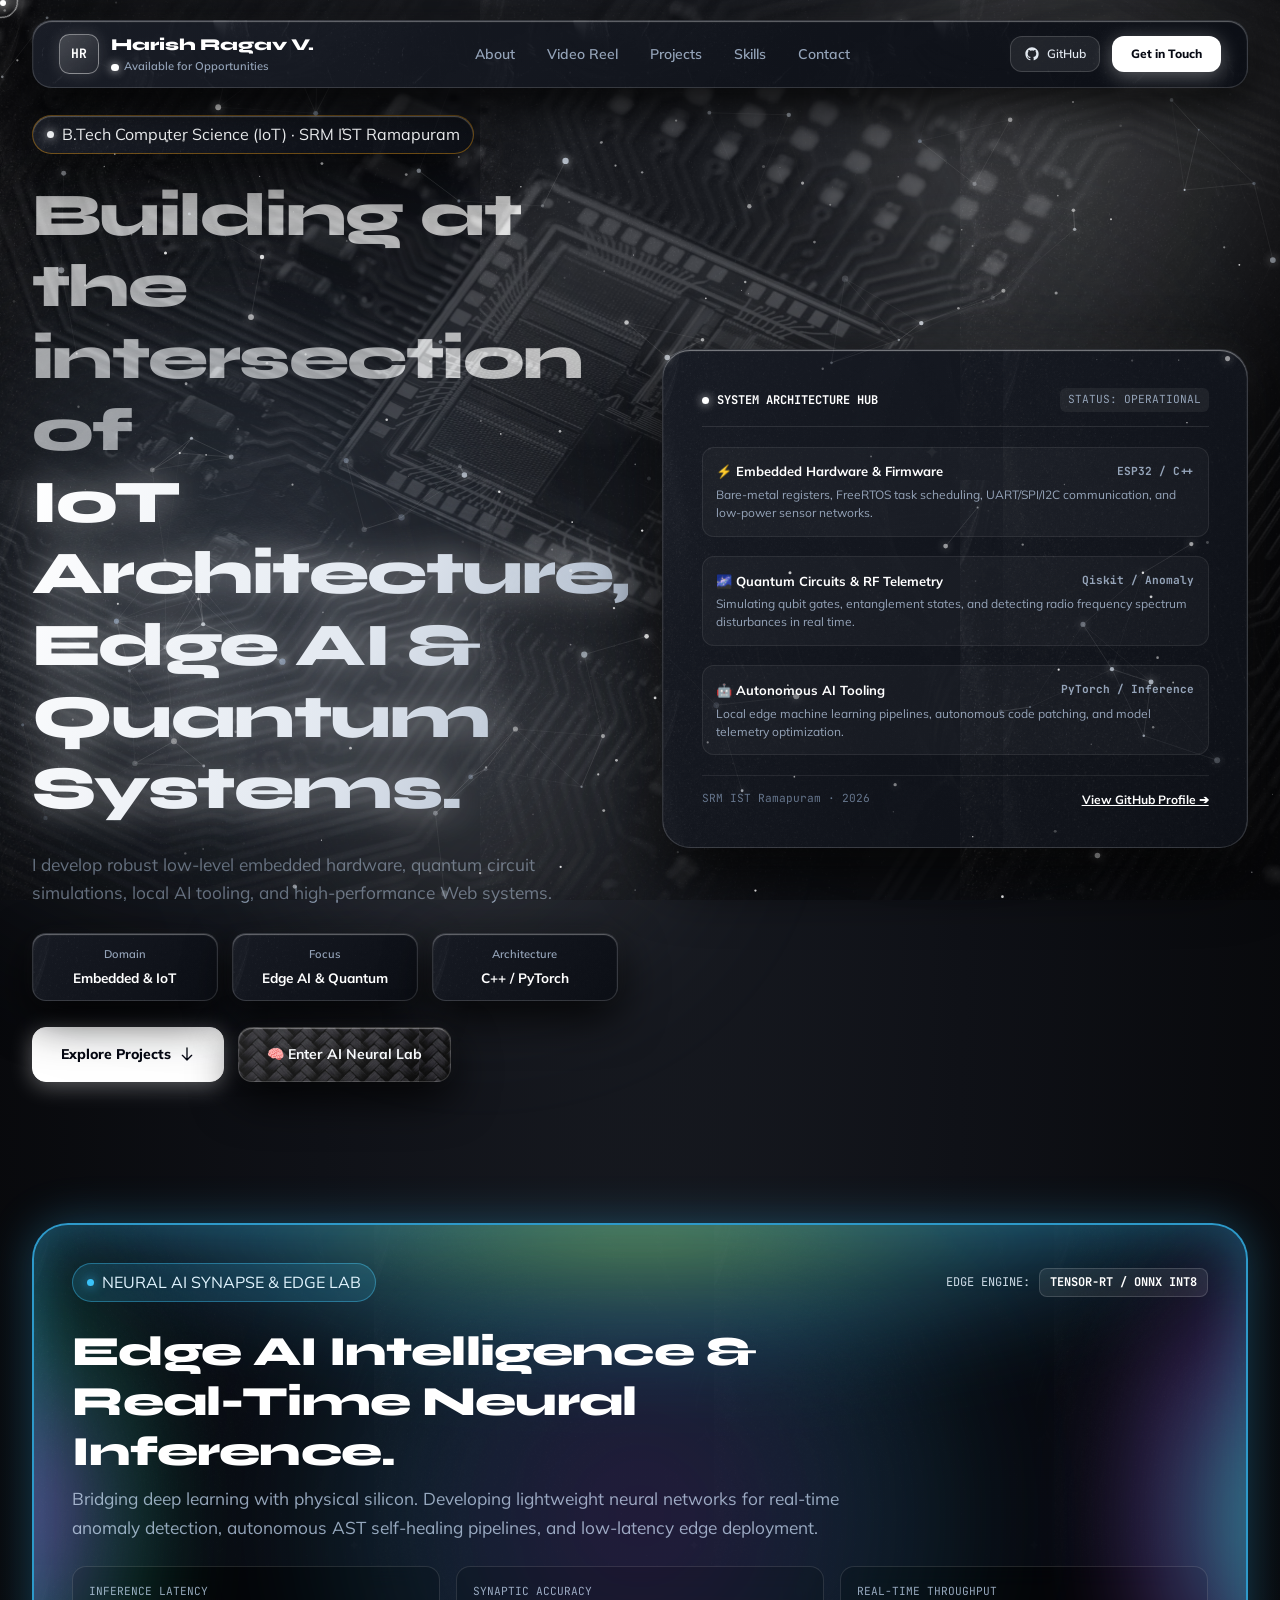
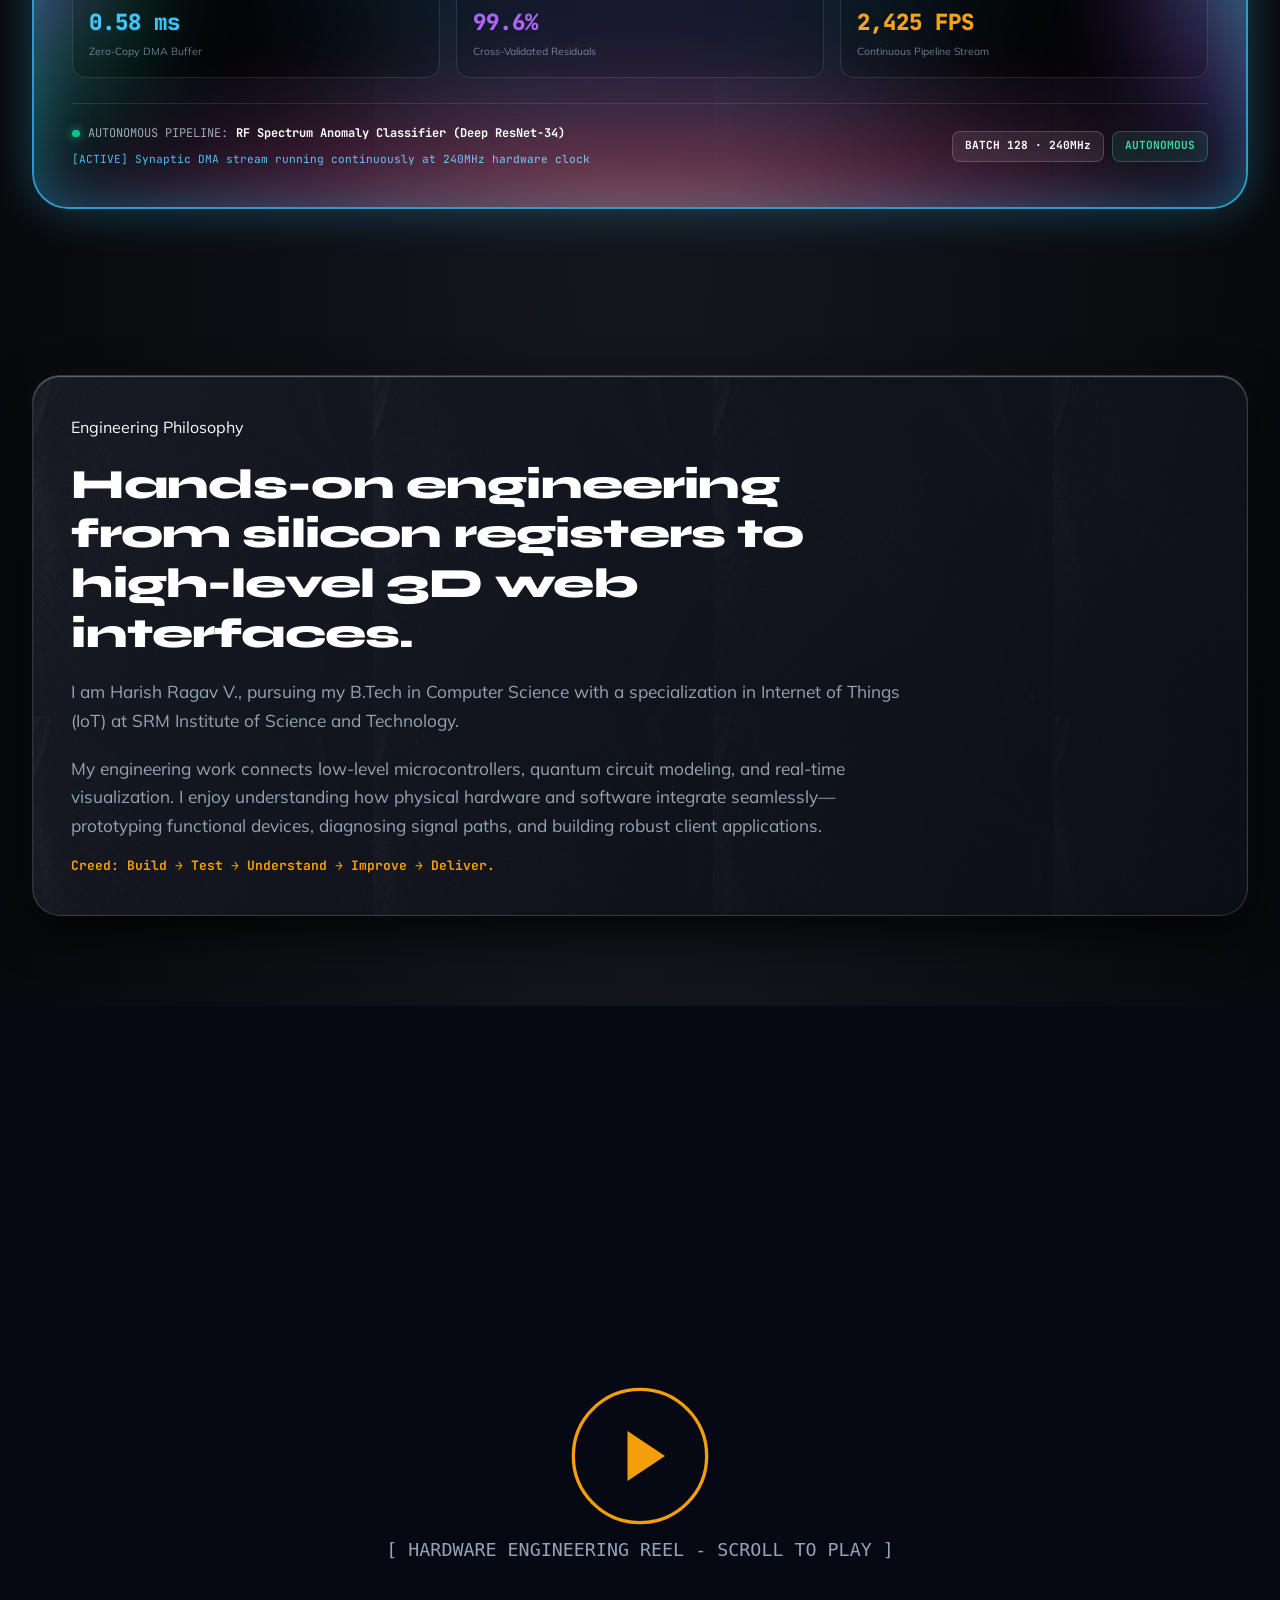
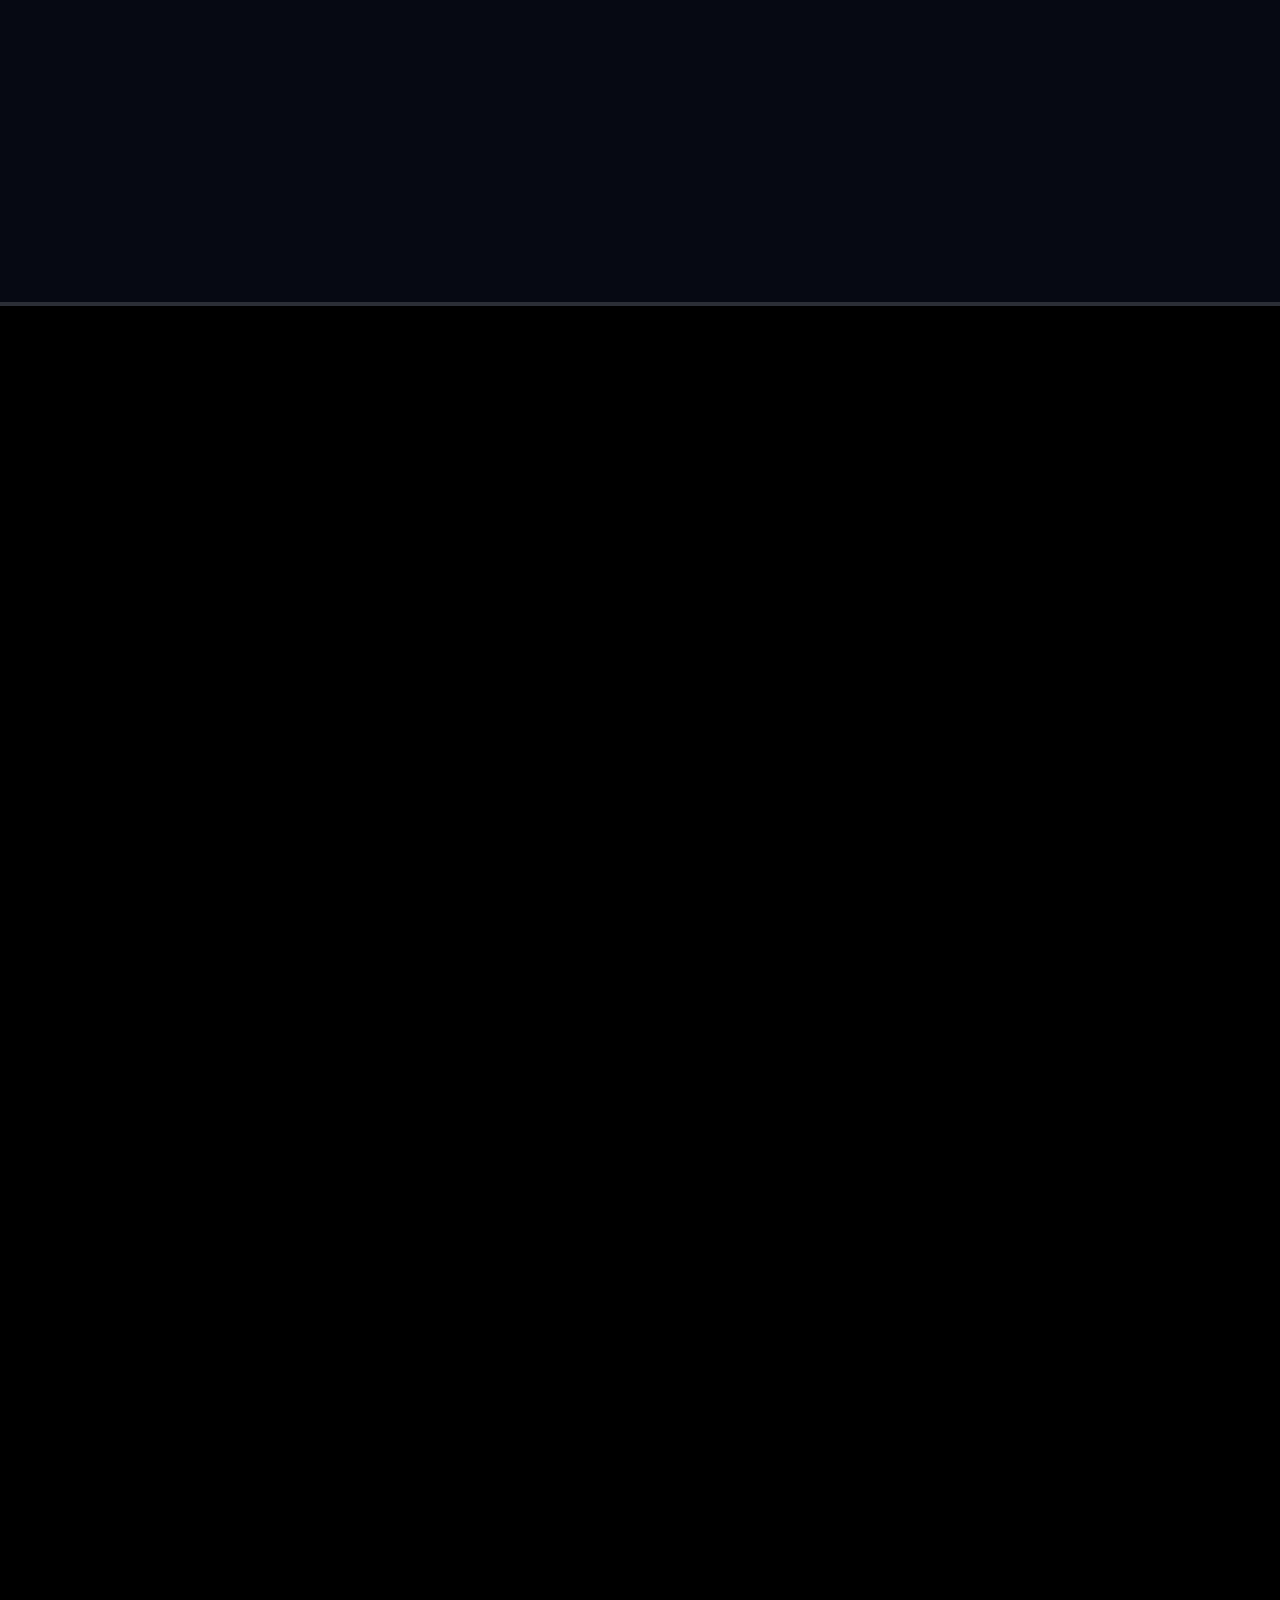
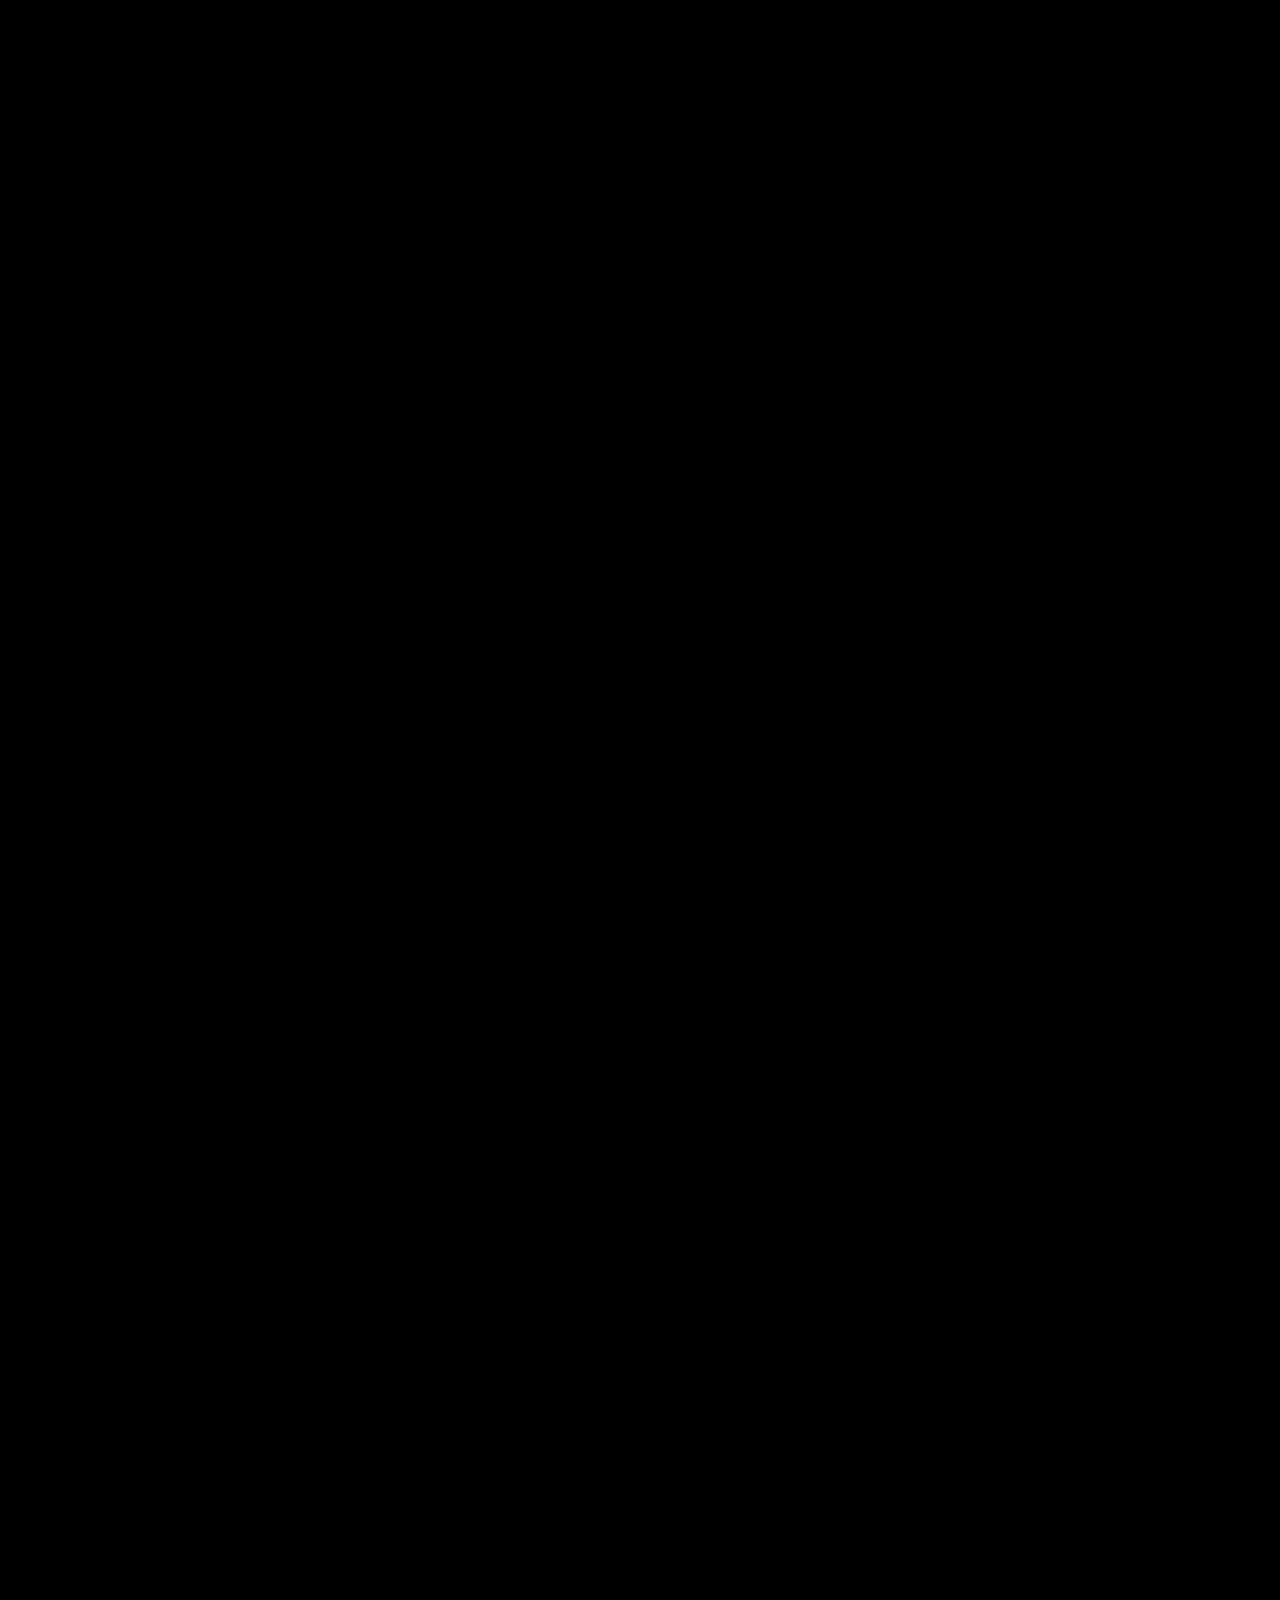
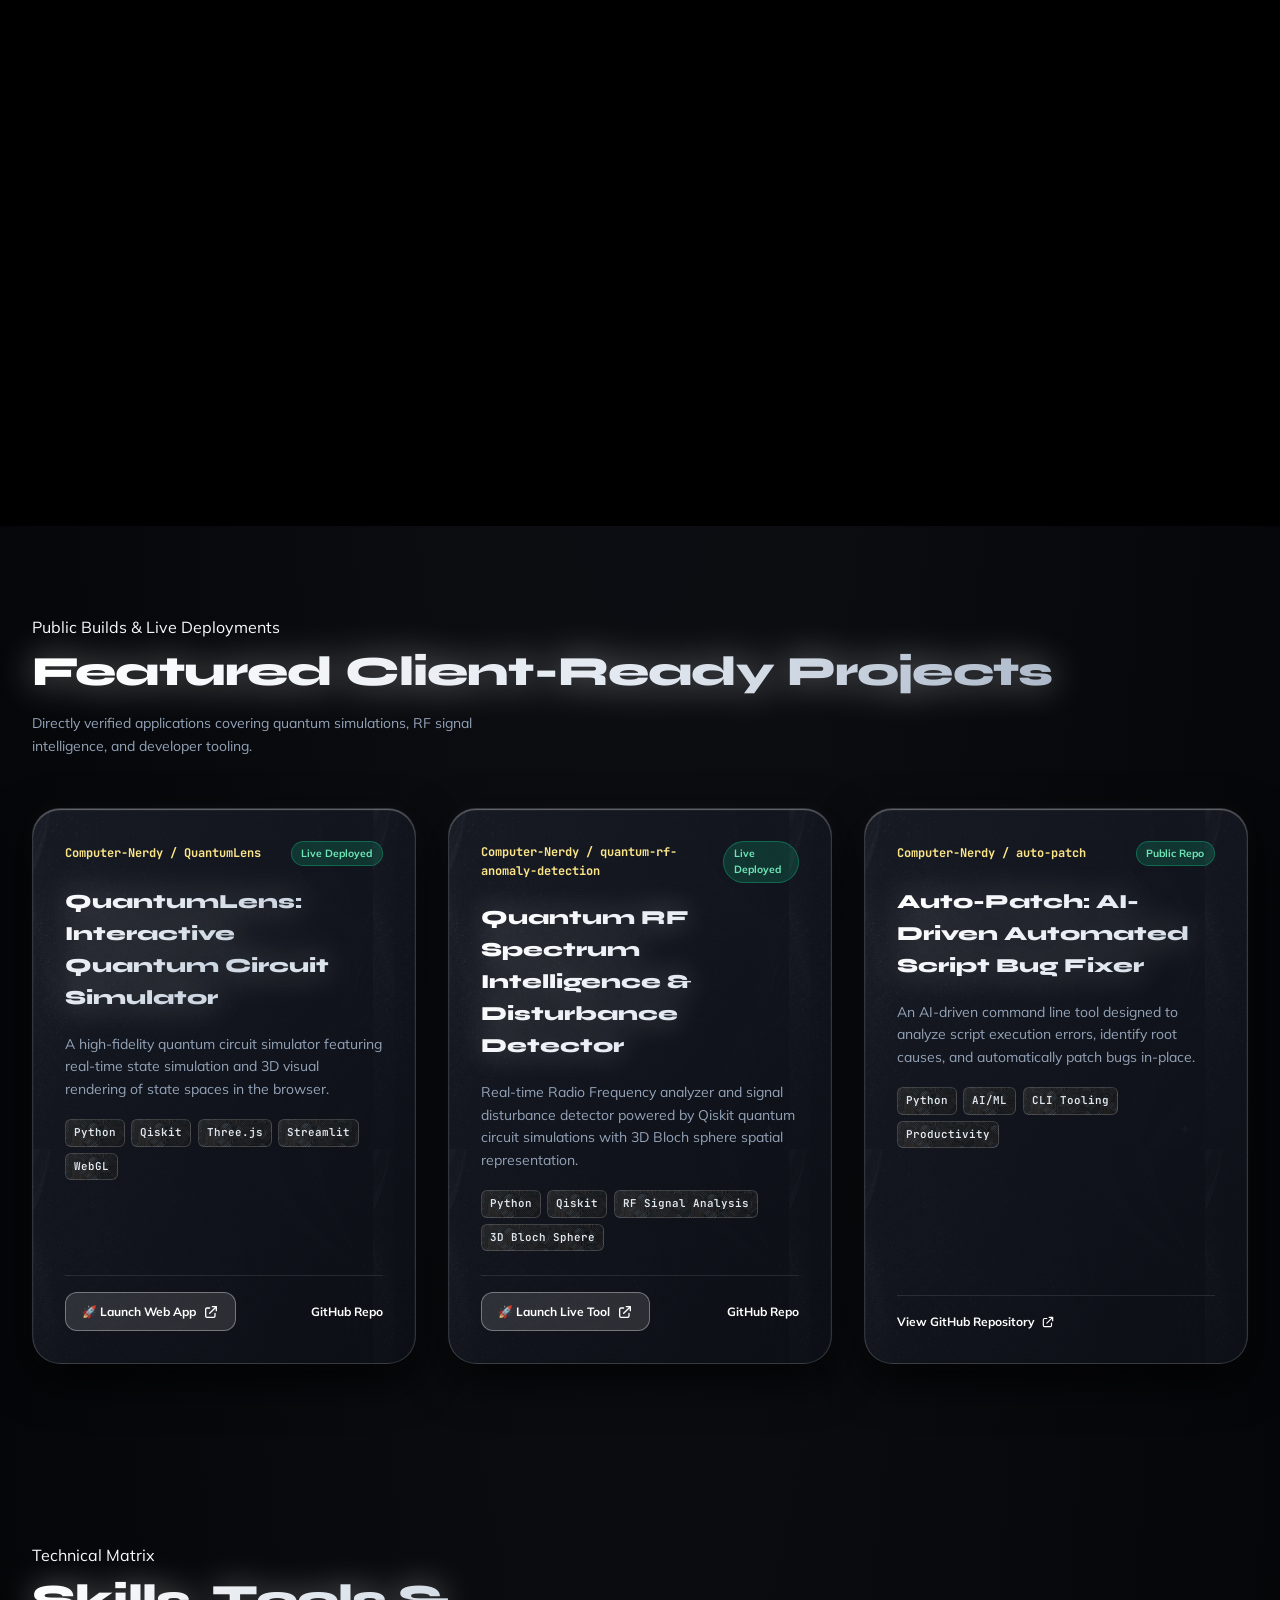
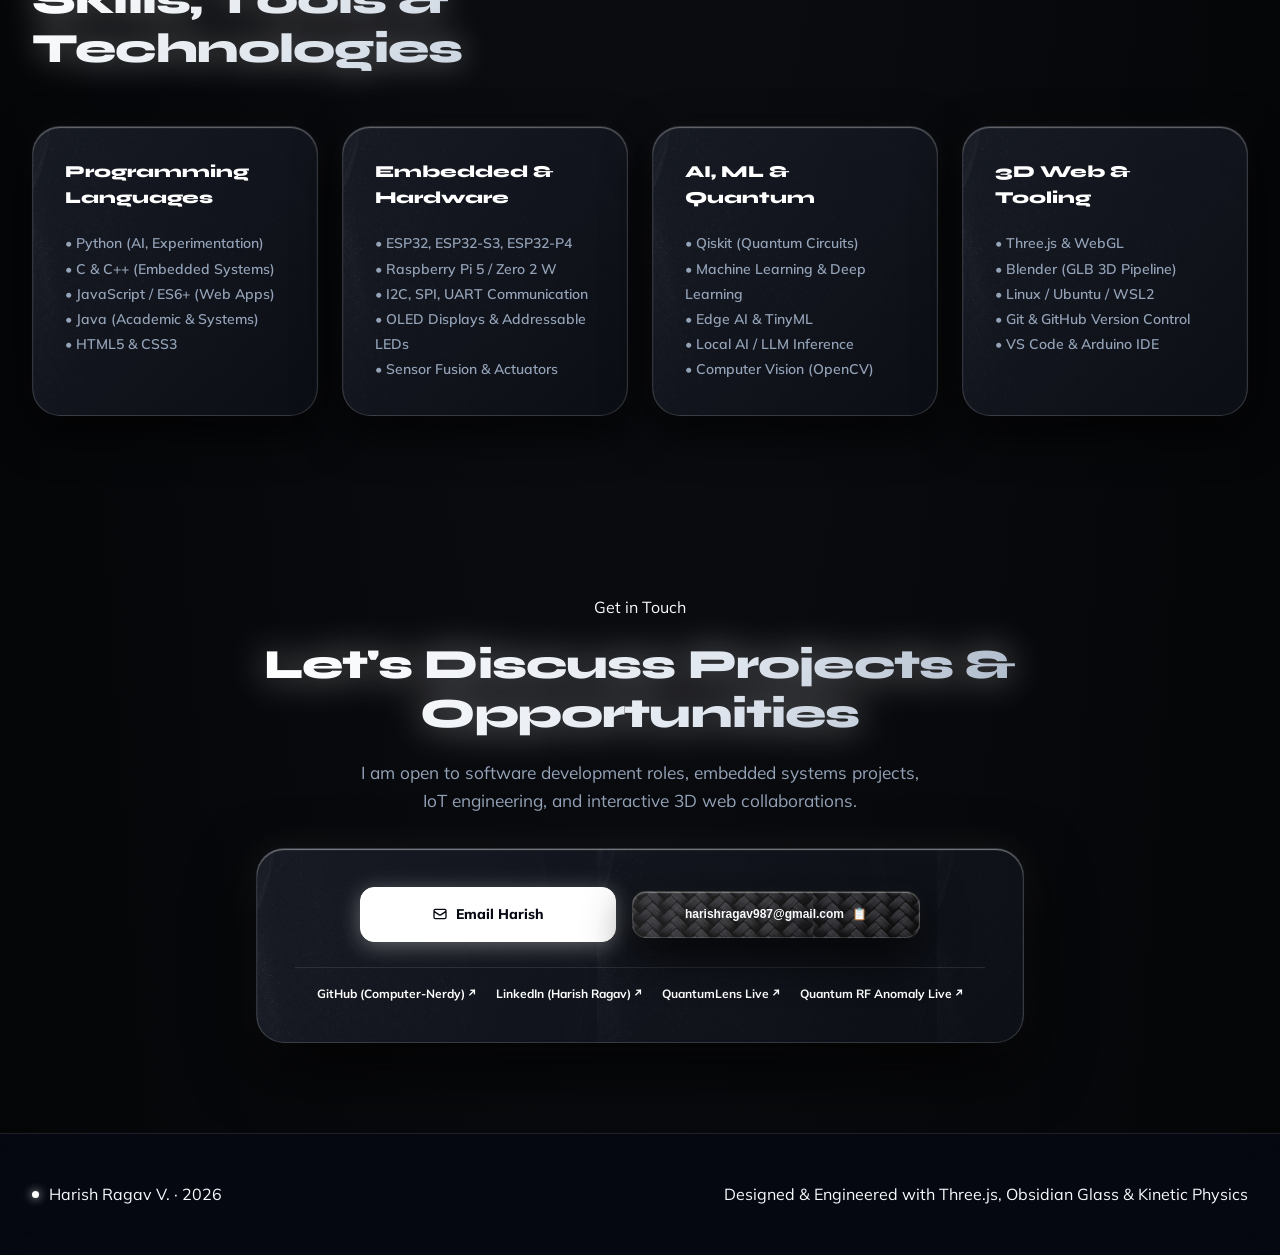
==== commit cc74a66a: "Eliminate all text reappearing/disappearing, character splitting, and text switching across entire w" ====
--- a/portfolio_standalone.html
+++ b/portfolio_standalone.html
@@ -2348,19 +2348,7 @@
     }
   }, 500);
 
-  // 3. Autonomous Pipeline Switcher (every 4 seconds)
-  setInterval(() => {
-    currentPipelineIdx = (currentPipelineIdx + 1) % autonomousPipelines.length;
-    const current = autonomousPipelines[currentPipelineIdx];
-
-    if (activePipelineName) activePipelineName.textContent = current.name;
-    if (activePipelineTag) activePipelineTag.textContent = current.tag;
-    if (autonomousLogFeed) {
-      const timeStr = new Date().toISOString().substring(11, 19);
-      autonomousLogFeed.textContent = `[${timeStr}] ${current.log}`;
-    }
-    fireNeuralPulse();
-  }, 4000);
+
 
   function render() {
     ctx.clearRect(0, 0, width, height);
@@ -2649,20 +2637,19 @@
 
 /* --- Module: desktop-fx.js --- */
 /* ==========================================================================
-   HYPER-REACTIVE CHARACTER KINETICS & DYNAMIC HERO MORPH ENGINE
-   Hero keywords disappearing & reappearing, permanent project text retention
+   DESKTOP INTERACTIVE EFFECTS (SOLID STABLE TEXT ENGINE)
+   - Zero character splitting or text disappearing/reappearing
+   - Velocity-stretching cursor & magnetic interactive buttons
+   - 3D card tilt & smooth cursor parallax
    ========================================================================== */
 
 function initDesktopEffects() {
   if (window.innerWidth < 768) return; // Keep mobile lightweight
 
   initVelocitySparkCursor();
-  initCrystalSharpKineticPhysics();
-  initSmoothParagraphIllumination();
   initLiquidOrbCursorTracking();
   init3DCardTilt();
   initMagneticElements();
-  initScrollReveals();
 }
 
 /**
@@ -2691,7 +2678,7 @@
     dot.style.transform = `translate3d(${mouseX}px, ${mouseY}px, 0)`;
 
     sparkCounter++;
-    if (sparkCounter % 2 === 0) {
+    if (sparkCounter % 3 === 0) {
       spawnCursorSpark(mouseX, mouseY);
     }
   });
@@ -2729,15 +2716,15 @@
     wave.style.top = `${e.clientY}px`;
     document.body.appendChild(wave);
 
-    for (let i = 0; i < 8; i++) {
-      spawnCursorSpark(e.clientX + (Math.random() - 0.5) * 40, e.clientY + (Math.random() - 0.5) * 40);
+    for (let i = 0; i < 6; i++) {
+      spawnCursorSpark(e.clientX + (Math.random() - 0.5) * 30, e.clientY + (Math.random() - 0.5) * 30);
     }
 
     setTimeout(() => wave.remove(), 600);
   });
 
   // Hover expansion on interactives
-  const interactives = document.querySelectorAll('a, button, input, .comp-label-btn, .tilt-card, #three-hero-container');
+  const interactives = document.querySelectorAll('a, button, input, .tilt-card');
   interactives.forEach(el => {
     el.addEventListener('mouseenter', () => {
       follower.classList.add('cursor-hover');
@@ -2752,223 +2739,29 @@
 
 function spawnCursorSpark(x, y) {
   const spark = document.createElement('div');
-  spark.className = 'kinetic-spark';
+  spark.className = 'cursor-spark';
+  
+  const size = Math.random() * 4 + 2;
+  const hue = Math.random() > 0.5 ? '#38BDF8' : '#EC4899';
+
+  spark.style.width = `${size}px`;
+  spark.style.height = `${size}px`;
   spark.style.left = `${x}px`;
   spark.style.top = `${y}px`;
-  
-  const vx = (Math.random() - 0.5) * 3;
-  const vy = (Math.random() - 0.5) * 3 - 1;
-  const color = Math.random() > 0.3 ? '#F59E0B' : '#38BDF8';
-  spark.style.backgroundColor = color;
-  spark.style.boxShadow = `0 0 8px ${color}`;
+  spark.style.backgroundColor = hue;
+  spark.style.boxShadow = `0 0 ${size * 2}px ${hue}`;
+
+  const vx = (Math.random() - 0.5) * 45;
+  const vy = (Math.random() - 0.5) * 45;
 
   document.body.appendChild(spark);
 
-  let curX = x, curY = y;
-  let opacity = 1;
-  let scale = Math.random() * 0.8 + 0.6;
-
-  function animateSpark() {
-    curX += vx;
-    curY += vy;
-    opacity -= 0.04;
-    scale *= 0.94;
-
-    spark.style.transform = `translate3d(${curX - x}px, ${curY - y}px, 0) scale(${scale})`;
-    spark.style.opacity = opacity;
-
-    if (opacity > 0) {
-      requestAnimationFrame(animateSpark);
-    } else {
-      spark.remove();
-    }
-  }
-  requestAnimationFrame(animateSpark);
-}
-
-/**
- * Character Kinetic Typography (applied cleanly only to main headings without affecting static project text)
- */
-function initCrystalSharpKineticPhysics() {
-  const headingElements = document.querySelectorAll('.brand-name, .section-title');
-  const charNodes = [];
-
-  headingElements.forEach(heading => {
-    wrapTextNodesInKineticWords(heading, charNodes);
+  requestAnimationFrame(() => {
+    spark.style.transform = `translate3d(${vx}px, ${vy}px, 0) scale(0)`;
+    spark.style.opacity = '0';
   });
 
-  let mouse = { x: -2000, y: -2000 };
-
-  window.addEventListener('mousemove', (e) => {
-    mouse.x = e.clientX;
-    mouse.y = e.clientY;
-  });
-
-  window.addEventListener('mouseleave', () => {
-    mouse.x = -2000;
-    mouse.y = -2000;
-  });
-
-  const TOTAL_LINGER_MS = 2200;
-
-  function updateKineticPhysics() {
-    const now = Date.now();
-
-    charNodes.forEach(item => {
-      const rect = item.element.getBoundingClientRect();
-      const charCenterX = rect.left + rect.width / 2;
-      const charCenterY = rect.top + rect.height / 2;
-
-      const dx = mouse.x - charCenterX;
-      const dy = mouse.y - charCenterY;
-      const dist = Math.hypot(dx, dy);
-      const radius = 140;
-
-      if (dist < radius) {
-        item.lastActiveTime = now;
-        const force = Math.pow((1 - dist / radius), 1.4);
-        const angle = Math.atan2(dy, dx);
-
-        item.targetX = -Math.cos(angle) * 18 * force;
-        item.targetY = -Math.sin(angle) * 14 * force;
-        item.targetRotate = -Math.sin(angle) * 8 * force;
-        item.targetScale = 1 + 0.16 * force;
-        item.targetGlow = force;
-      } else {
-        const elapsed = now - item.lastActiveTime;
-
-        if (elapsed < TOTAL_LINGER_MS) {
-          const progress = elapsed / TOTAL_LINGER_MS;
-          const easeFactor = 0.5 * (1 + Math.cos(Math.PI * progress));
-
-          item.targetX = 0;
-          item.targetY = -1 * easeFactor;
-          item.targetRotate = 0;
-          item.targetScale = 1 + 0.03 * easeFactor;
-          item.targetGlow = easeFactor * 0.85;
-        } else {
-          item.targetX = 0;
-          item.targetY = 0;
-          item.targetRotate = 0;
-          item.targetScale = 1;
-          item.targetGlow = 0;
-        }
-      }
-
-      const lerpFactor = 0.14;
-      item.currentX += (item.targetX - item.currentX) * lerpFactor;
-      item.currentY += (item.targetY - item.currentY) * lerpFactor;
-      item.currentRotate += (item.targetRotate - item.currentRotate) * lerpFactor;
-      item.currentScale += (item.targetScale - item.currentScale) * lerpFactor;
-      item.currentGlow += (item.targetGlow - item.currentGlow) * lerpFactor;
-
-      if (Math.abs(item.currentX) > 0.01 || Math.abs(item.currentY) > 0.01 || Math.abs(item.currentScale - 1) > 0.005) {
-        item.element.style.transform = `translate3d(${item.currentX.toFixed(2)}px, ${item.currentY.toFixed(2)}px, 0) rotate(${item.currentRotate.toFixed(2)}deg) scale(${item.currentScale.toFixed(3)})`;
-        
-        if (item.currentGlow > 0.04) {
-          item.element.style.color = '#FFFFFF';
-          item.element.style.textShadow = `0 0 1px #FFFFFF, 0 0 8px rgba(245, 158, 11, ${(item.currentGlow * 0.8).toFixed(2)})`;
-        } else {
-          item.element.style.color = '';
-          item.element.style.textShadow = '';
-        }
-      } else {
-        item.element.style.transform = 'translate3d(0, 0, 0) rotate(0deg) scale(1)';
-        item.element.style.color = '';
-        item.element.style.textShadow = '';
-      }
-    });
-
-    requestAnimationFrame(updateKineticPhysics);
-  }
-
-  updateKineticPhysics();
-}
-
-function wrapTextNodesInKineticWords(container, charList) {
-  const childNodes = Array.from(container.childNodes);
-
-  childNodes.forEach(node => {
-    if (node.nodeType === Node.TEXT_NODE) {
-      const text = node.textContent;
-      if (!text.trim() && text.length === 0) return;
-
-      const fragment = document.createDocumentFragment();
-      const words = text.split(/(\s+)/);
-
-      words.forEach(part => {
-        if (/^\s+$/.test(part)) {
-          fragment.appendChild(document.createTextNode(part));
-        } else if (part.length > 0) {
-          const wordSpan = document.createElement('span');
-          wordSpan.className = 'kinetic-word';
-
-          for (let i = 0; i < part.length; i++) {
-            const char = part[i];
-            const charSpan = document.createElement('span');
-            charSpan.className = 'kinetic-char';
-            charSpan.textContent = char;
-            wordSpan.appendChild(charSpan);
-
-            charList.push({
-              element: charSpan,
-              currentX: 0,
-              currentY: 0,
-              targetX: 0,
-              targetY: 0,
-              currentRotate: 0,
-              targetRotate: 0,
-              currentScale: 1,
-              targetScale: 1,
-              currentGlow: 0,
-              targetGlow: 0,
-              lastActiveTime: 0
-            });
-          }
-          fragment.appendChild(wordSpan);
-        }
-      });
-
-      container.replaceChild(fragment, node);
-    } else if (node.nodeType === Node.ELEMENT_NODE) {
-      wrapTextNodesInKineticWords(node, charList);
-    }
-  });
-}
-
-/**
- * Paragraph & Description Illumination
- */
-function initSmoothParagraphIllumination() {
-  const bodyTexts = document.querySelectorAll('.lead-text, .grid-skills li');
-  const textItems = [];
-
-  bodyTexts.forEach(el => {
-    textItems.push({ element: el, lastActive: 0 });
-  });
-
-  window.addEventListener('mousemove', (e) => {
-    const now = Date.now();
-    textItems.forEach(item => {
-      const rect = item.element.getBoundingClientRect();
-      const dist = Math.hypot(e.clientX - (rect.left + rect.width / 2), e.clientY - (rect.top + rect.height / 2));
-      if (dist < 260) {
-        item.lastActive = now;
-        item.element.classList.add('text-illuminated');
-      }
-    });
-  });
-
-  function checkParagraphFades() {
-    const now = Date.now();
-    textItems.forEach(item => {
-      if (item.lastActive > 0 && now - item.lastActive > 2400) {
-        item.element.classList.remove('text-illuminated');
-      }
-    });
-    requestAnimationFrame(checkParagraphFades);
-  }
-  checkParagraphFades();
+  setTimeout(() => spark.remove(), 550);
 }
 
 /**
@@ -2998,21 +2791,20 @@
 
     if (orb1) orb1.style.transform = `translate(${offsetX * 1.5}px, ${offsetY * 1.5}px)`;
     if (orb2) orb2.style.transform = `translate(${-offsetX * 1.9}px, ${-offsetY * 1.9}px)`;
-    if (orb3) orb3.style.transform = `translate(${offsetX * 1.2}px, ${-offsetY * 1.2}px)`;
+    if (orb3) orb3.style.transform = `translate(${offsetX * 0.8}px, ${offsetY * 1.4}px)`;
 
     requestAnimationFrame(updateOrbs);
   }
-
   updateOrbs();
 }
 
 /**
- * 3D Tilt & Specular Optical Glare for Project Cards & Containers
+ * High-Precision 3D Tilt for Interactive Cards
  */
 function init3DCardTilt() {
-  const tiltCards = document.querySelectorAll('.tilt-card');
-
-  tiltCards.forEach(card => {
+  const cards = document.querySelectorAll('.tilt-card');
+
+  cards.forEach(card => {
     card.addEventListener('mousemove', (e) => {
       const rect = card.getBoundingClientRect();
       const x = e.clientX - rect.left;
@@ -3021,57 +2813,42 @@
       const centerX = rect.width / 2;
       const centerY = rect.height / 2;
 
-      const rotateX = ((y - centerY) / centerY) * -8;
-      const rotateY = ((x - centerX) / centerX) * 8;
-
-      card.style.transform = `perspective(1000px) rotateX(${rotateX}deg) rotateY(${rotateY}deg) translateY(-6px)`;
-      card.style.setProperty('--glare-x', `${(x / rect.width) * 100}%`);
-      card.style.setProperty('--glare-y', `${(y / rect.height) * 100}%`);
+      const rotateX = ((y - centerY) / centerY) * -6;
+      const rotateY = ((x - centerX) / centerX) * 6;
+
+      card.style.transform = `perspective(1000px) rotateX(${rotateX.toFixed(2)}deg) rotateY(${rotateY.toFixed(2)}deg) translateY(-2px)`;
+
+      const glareX = (x / rect.width) * 100;
+      const glareY = (y / rect.height) * 100;
+      card.style.setProperty('--glare-x', `${glareX}%`);
+      card.style.setProperty('--glare-y', `${glareY}%`);
     });
 
     card.addEventListener('mouseleave', () => {
-      card.style.transform = 'perspective(1000px) rotateX(0deg) rotateY(0deg) translateY(0px)';
+      card.style.transform = 'perspective(1000px) rotateX(0deg) rotateY(0deg) translateY(0)';
     });
   });
 }
 
 /**
- * Magnetic CTAs: Gently attract toward cursor on hover
+ * Magnetic Button Attraction
  */
 function initMagneticElements() {
-  const magnetics = document.querySelectorAll('.btn-magnetic');
-
-  magnetics.forEach(btn => {
-    btn.addEventListener('mousemove', (e) => {
-      const rect = btn.getBoundingClientRect();
+  const magneticEls = document.querySelectorAll('.btn-magnetic');
+
+  magneticEls.forEach(el => {
+    el.addEventListener('mousemove', (e) => {
+      const rect = el.getBoundingClientRect();
       const x = e.clientX - (rect.left + rect.width / 2);
       const y = e.clientY - (rect.top + rect.height / 2);
 
-      btn.style.transform = `translate(${x * 0.35}px, ${y * 0.35}px)`;
+      el.style.transform = `translate3d(${(x * 0.22).toFixed(2)}px, ${(y * 0.22).toFixed(2)}px, 0)`;
     });
 
-    btn.addEventListener('mouseleave', () => {
-      btn.style.transform = 'translate(0px, 0px)';
+    el.addEventListener('mouseleave', () => {
+      el.style.transform = 'translate3d(0, 0, 0)';
     });
   });
-}
-
-/**
- * Kinetic Scroll Reveals with staggered opacity & smooth upward drift
- */
-function initScrollReveals() {
-  const reveals = document.querySelectorAll('.reveal-on-scroll');
-
-  const observer = new IntersectionObserver((entries) => {
-    entries.forEach(entry => {
-      if (entry.isIntersecting) {
-        entry.target.classList.add('revealed');
-        observer.unobserve(entry.target);
-      }
-    });
-  }, { threshold: 0.1, rootMargin: '0px 0px -30px 0px' });
-
-  reveals.forEach(el => observer.observe(el));
 }
 
 /* --- Module: main.js --- */
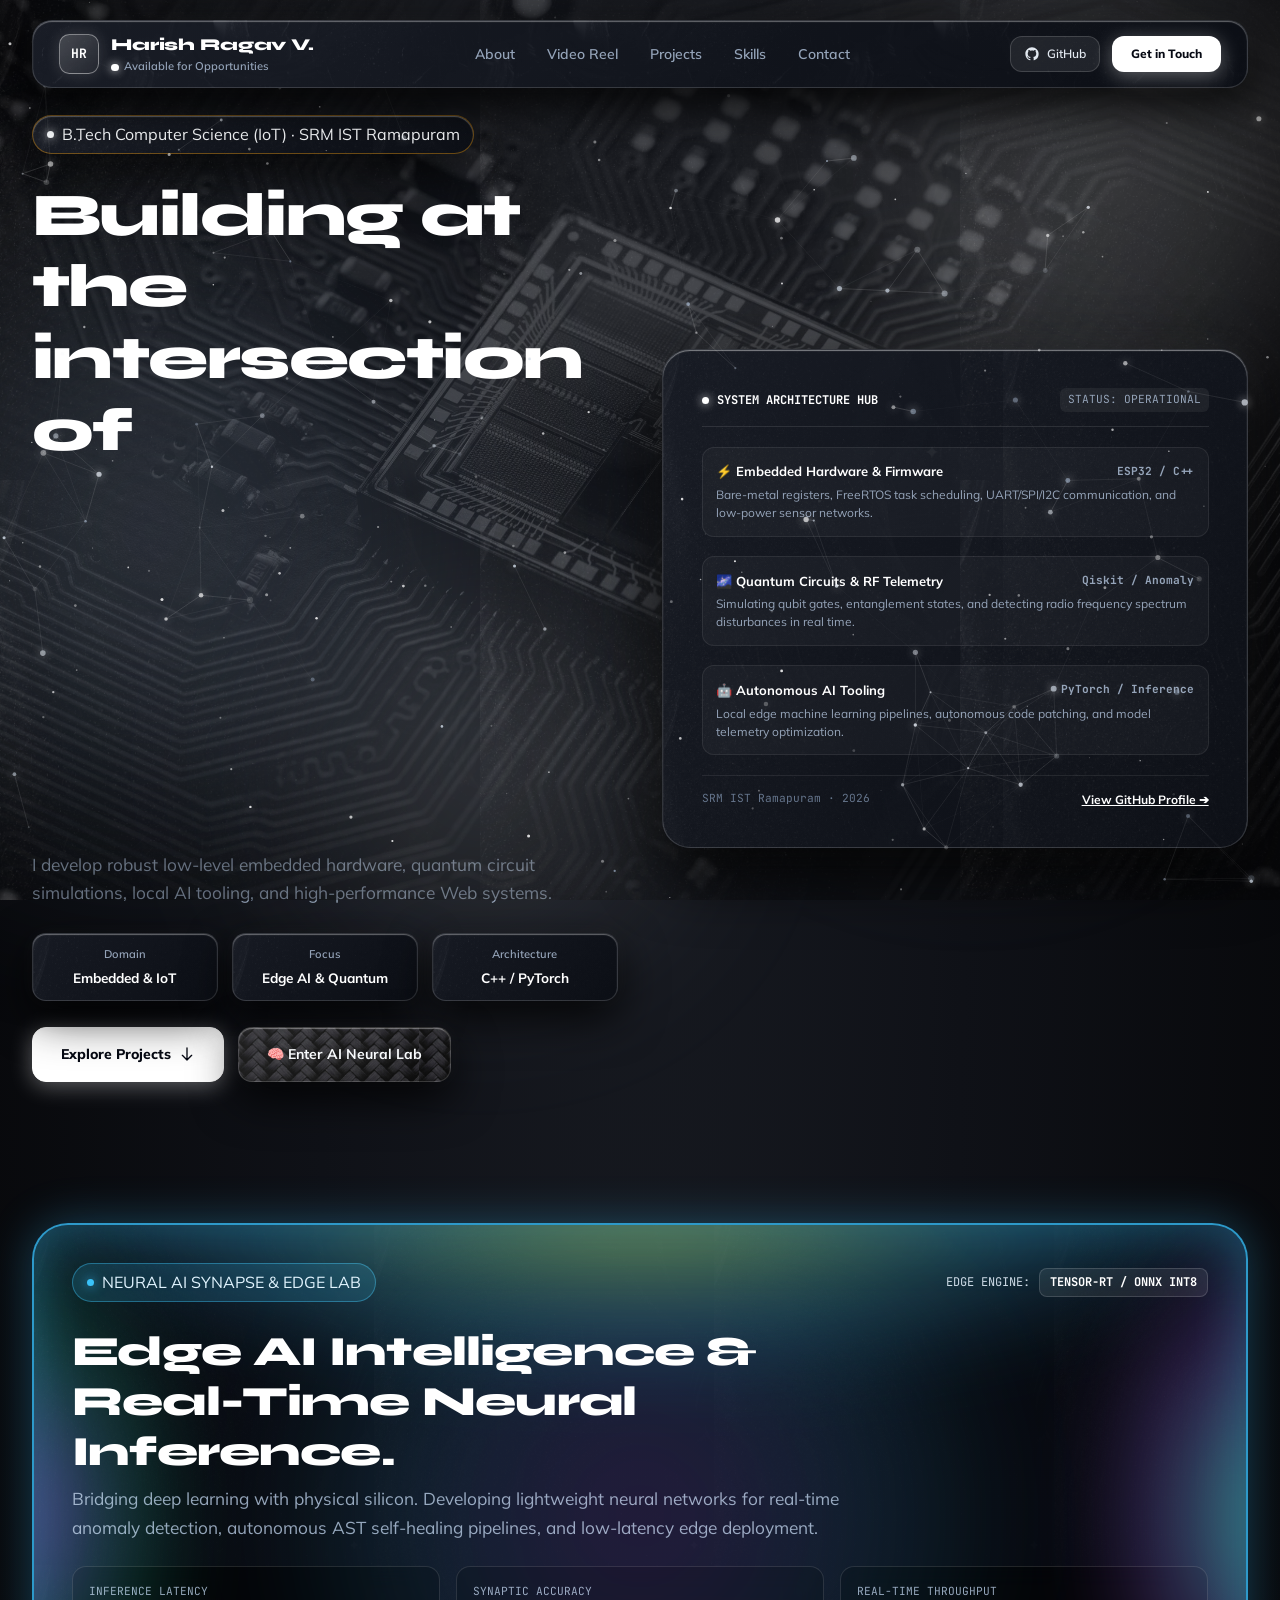
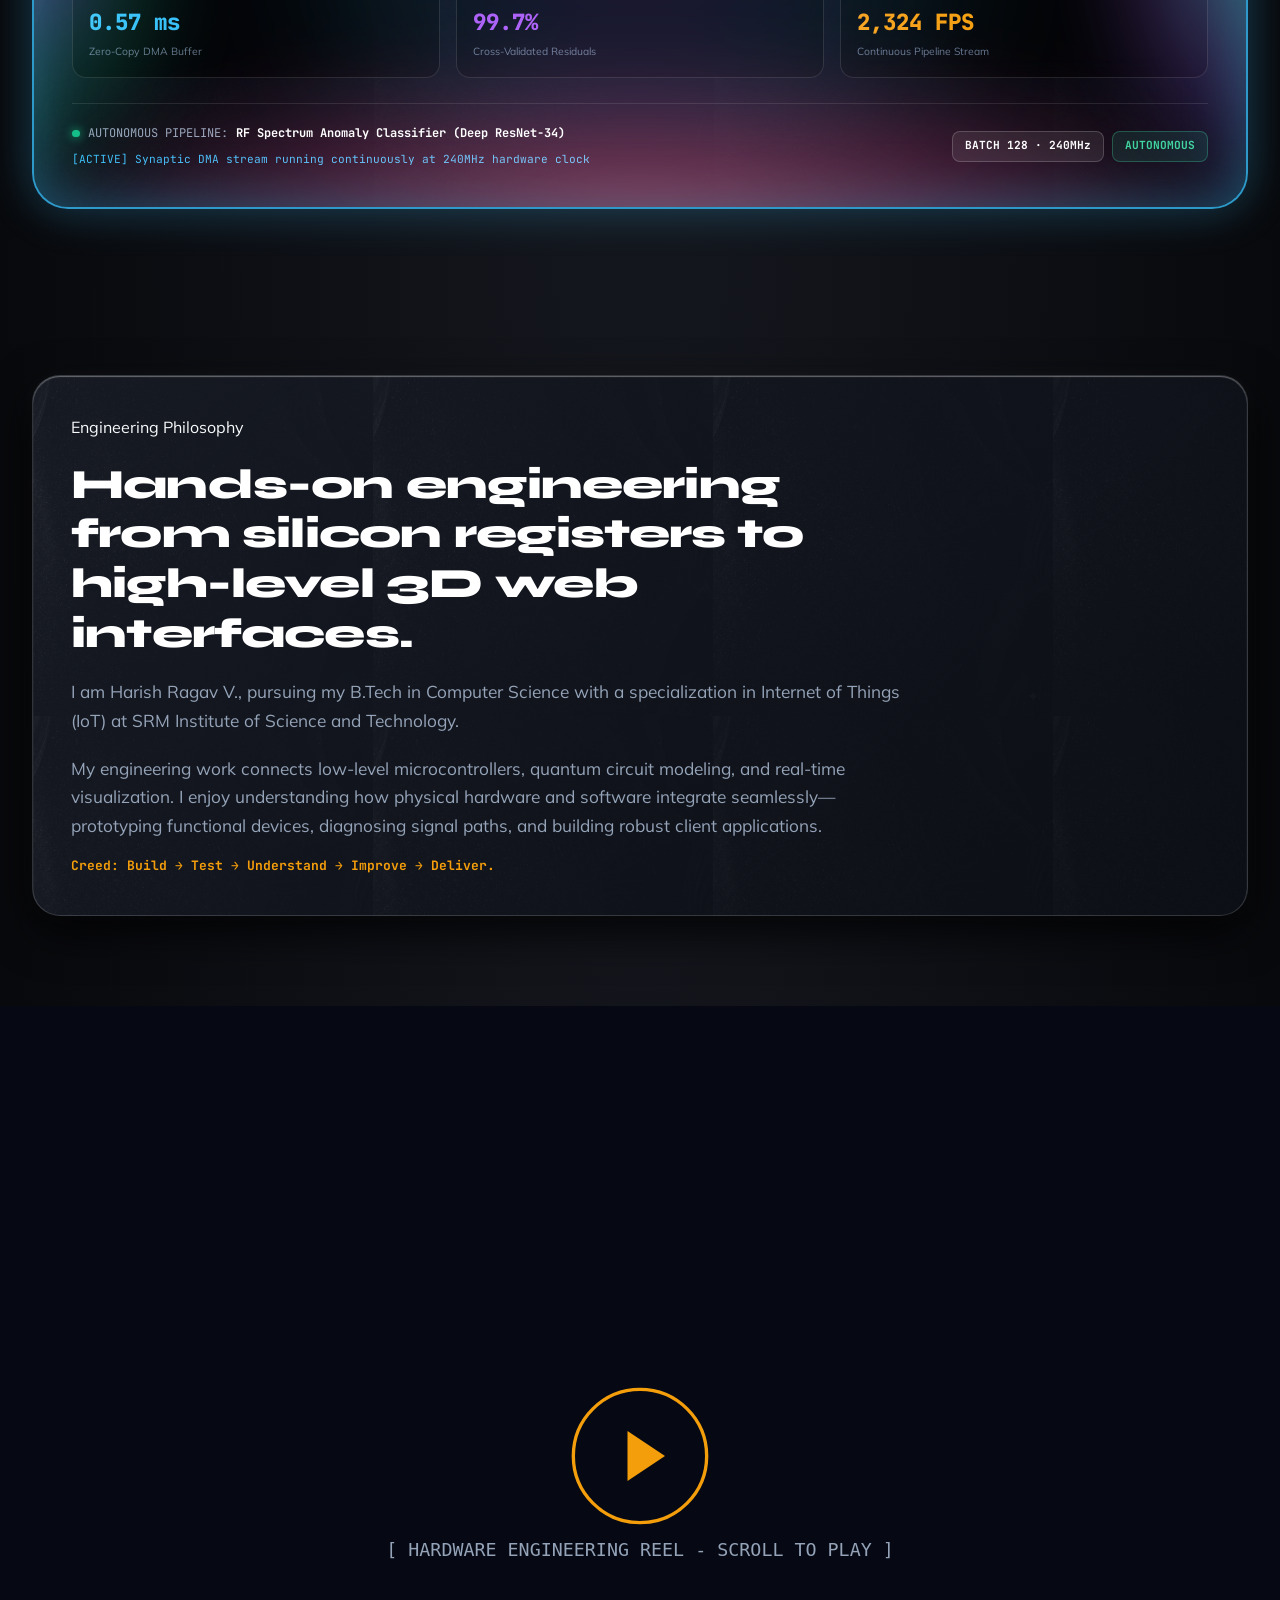
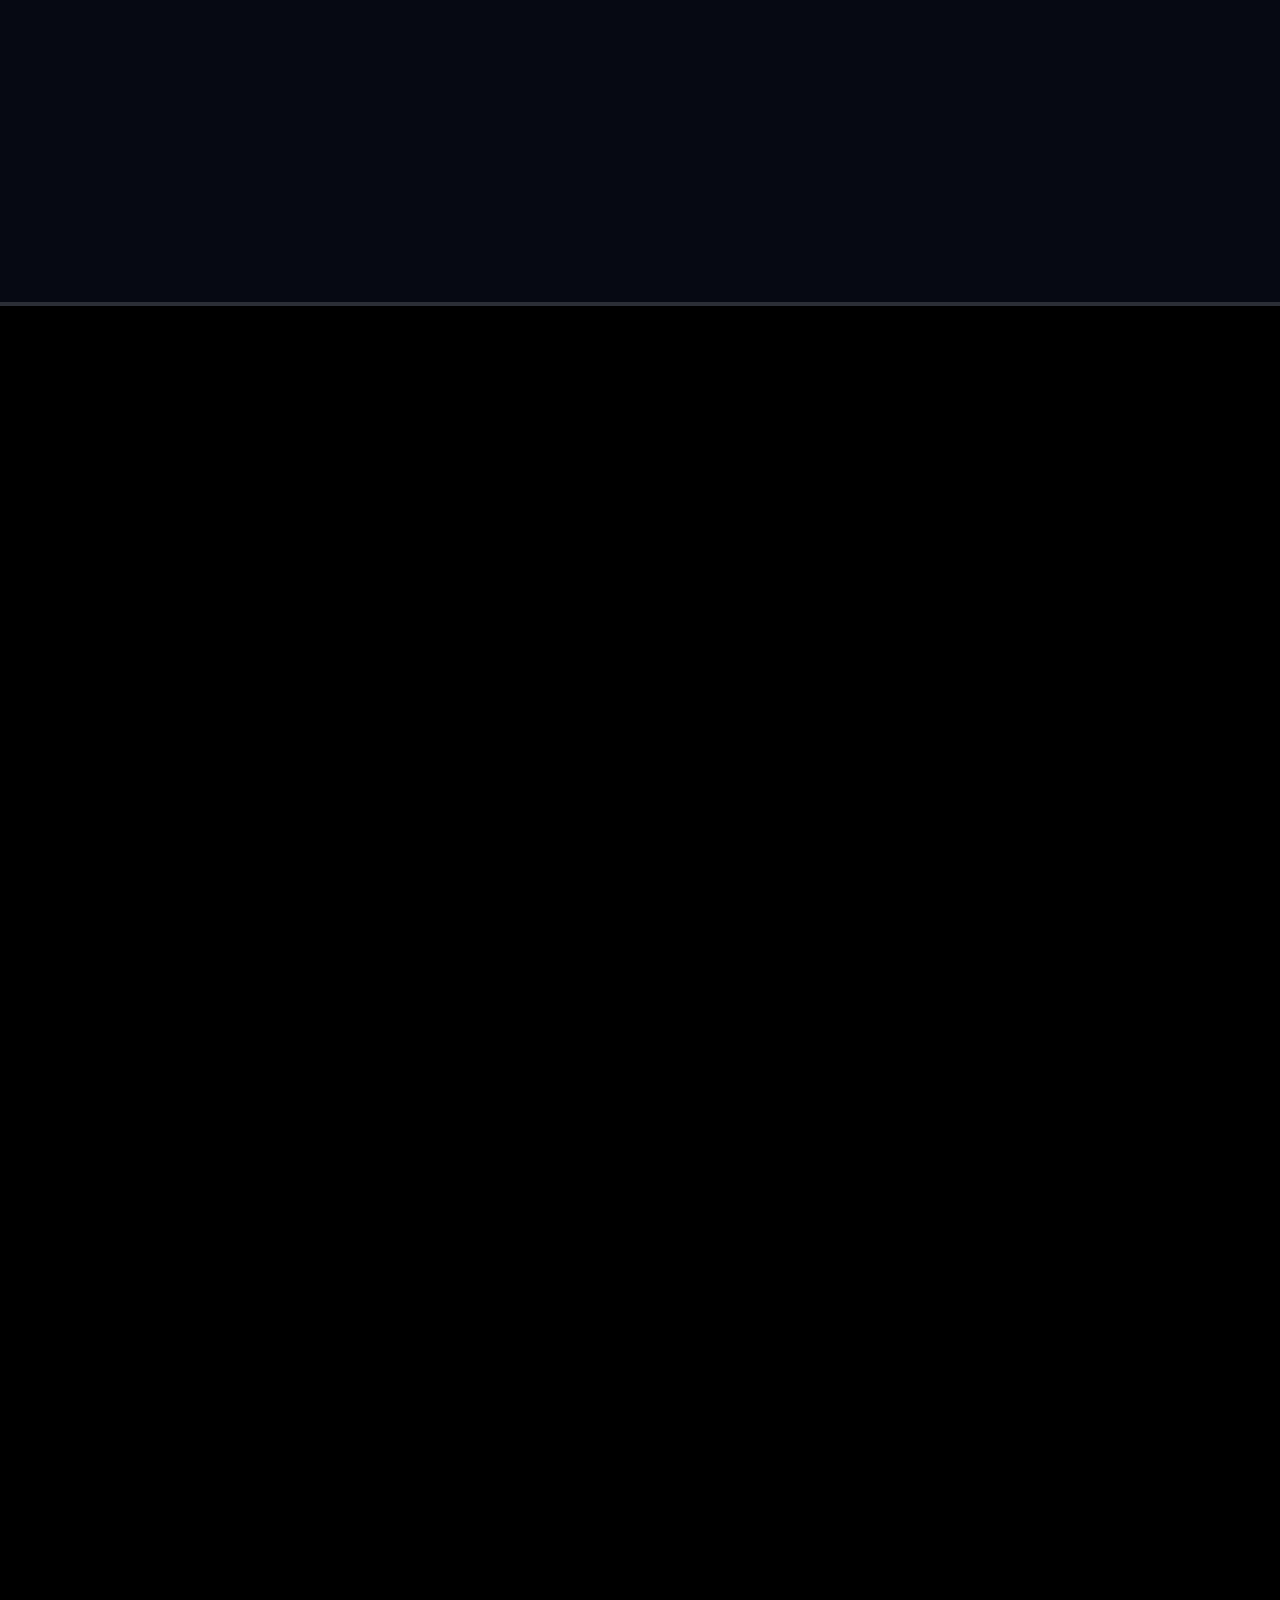
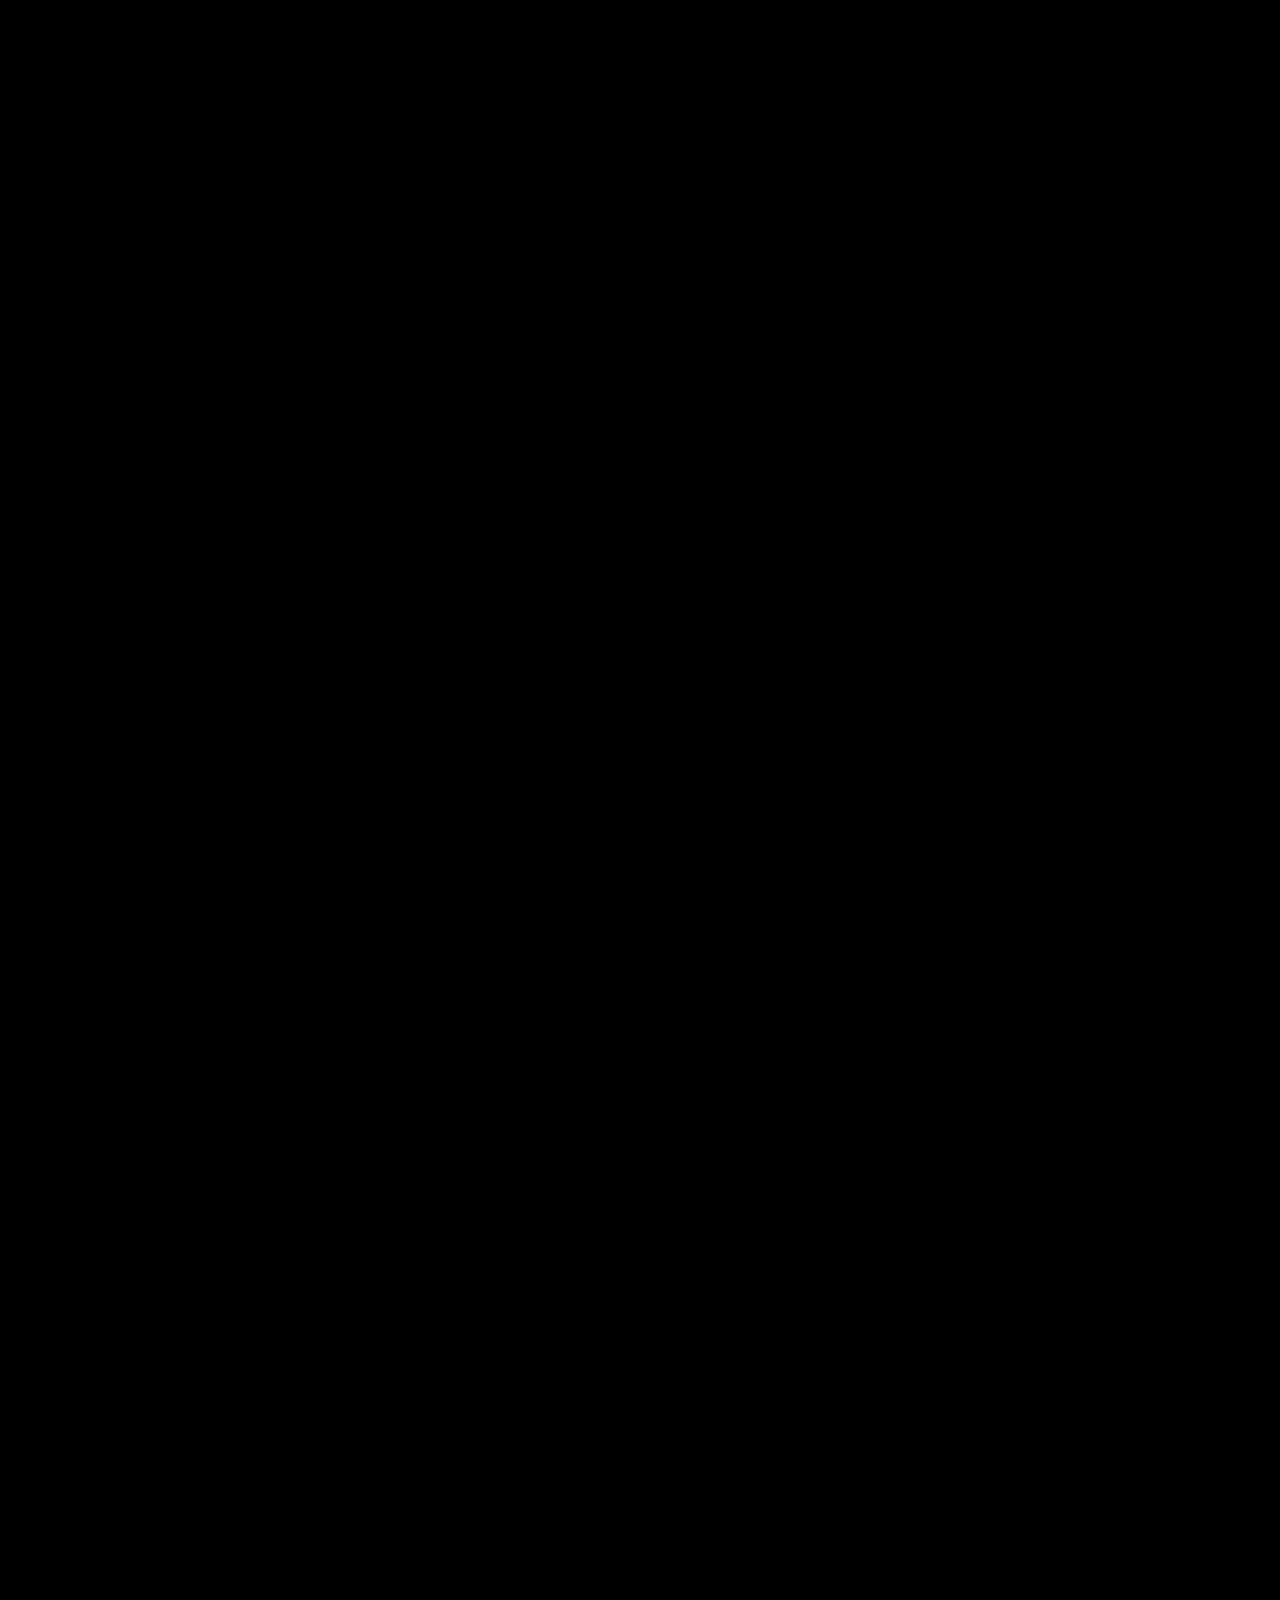
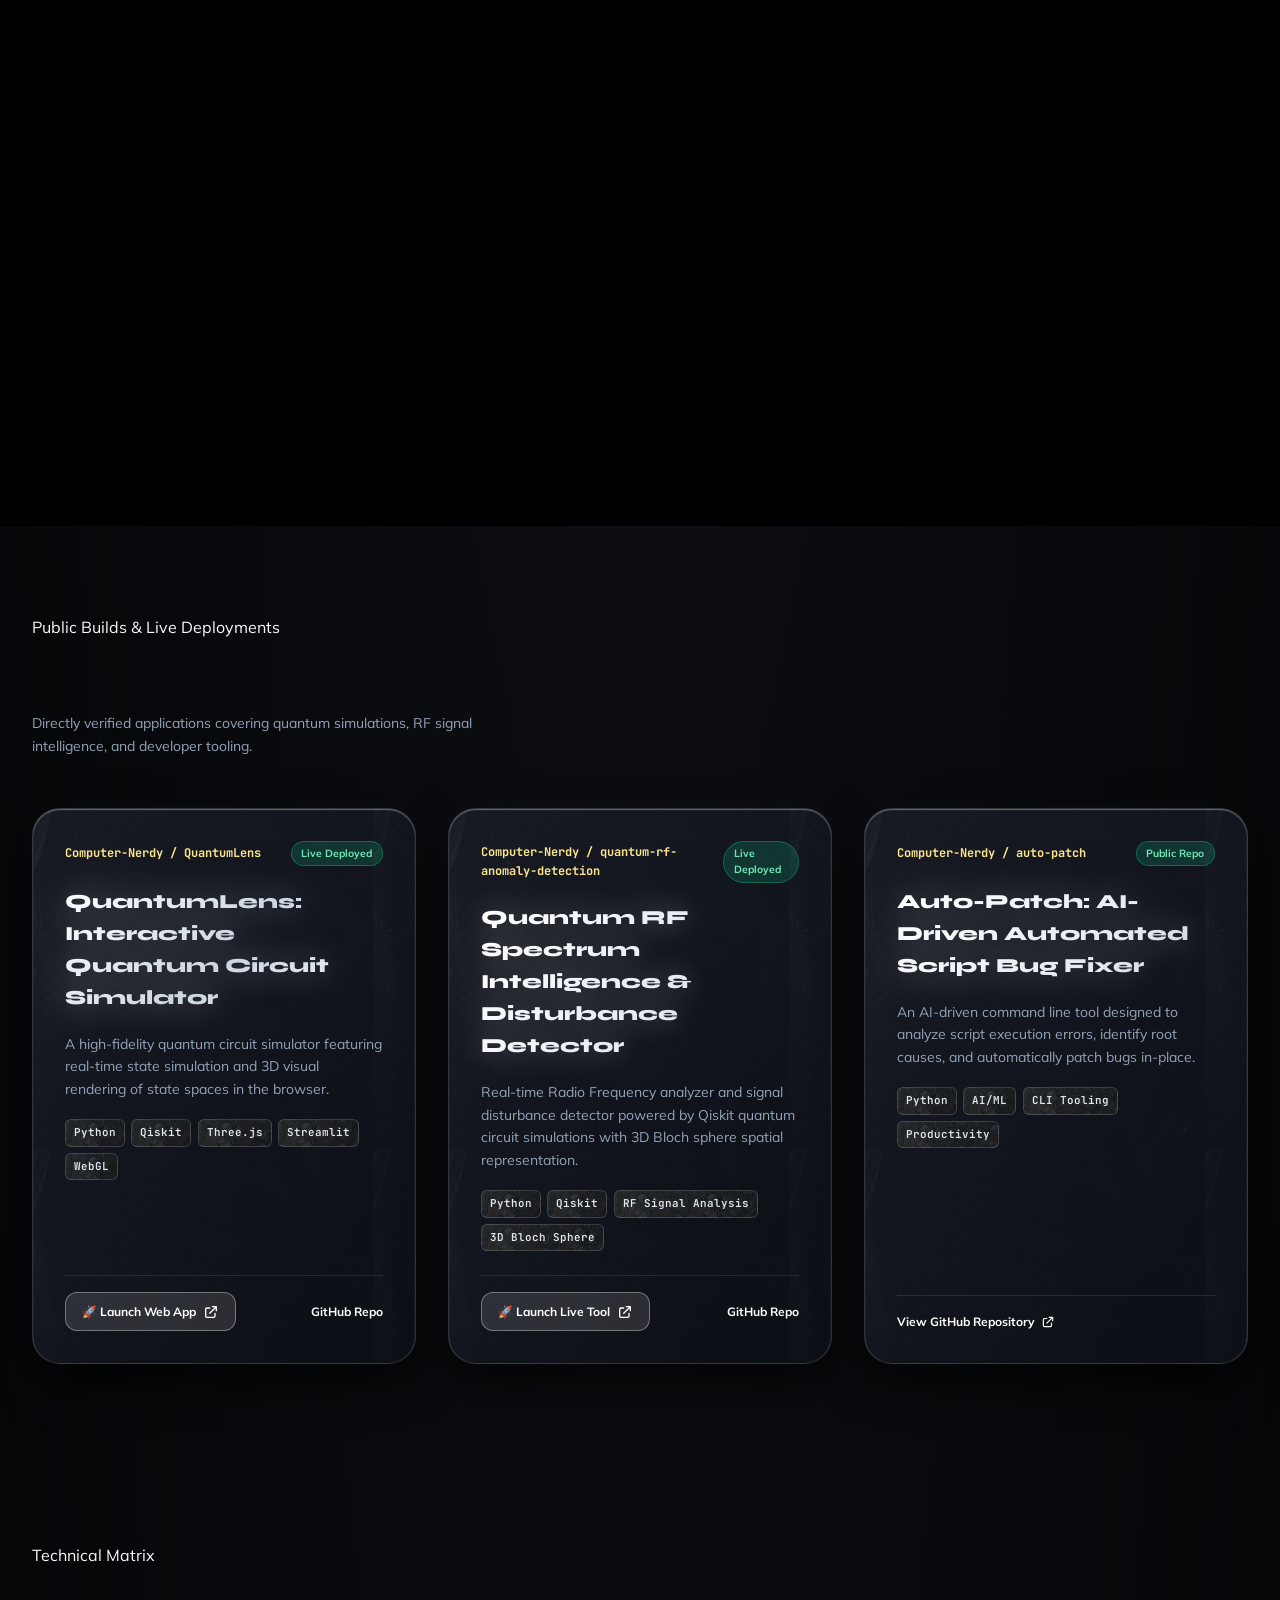
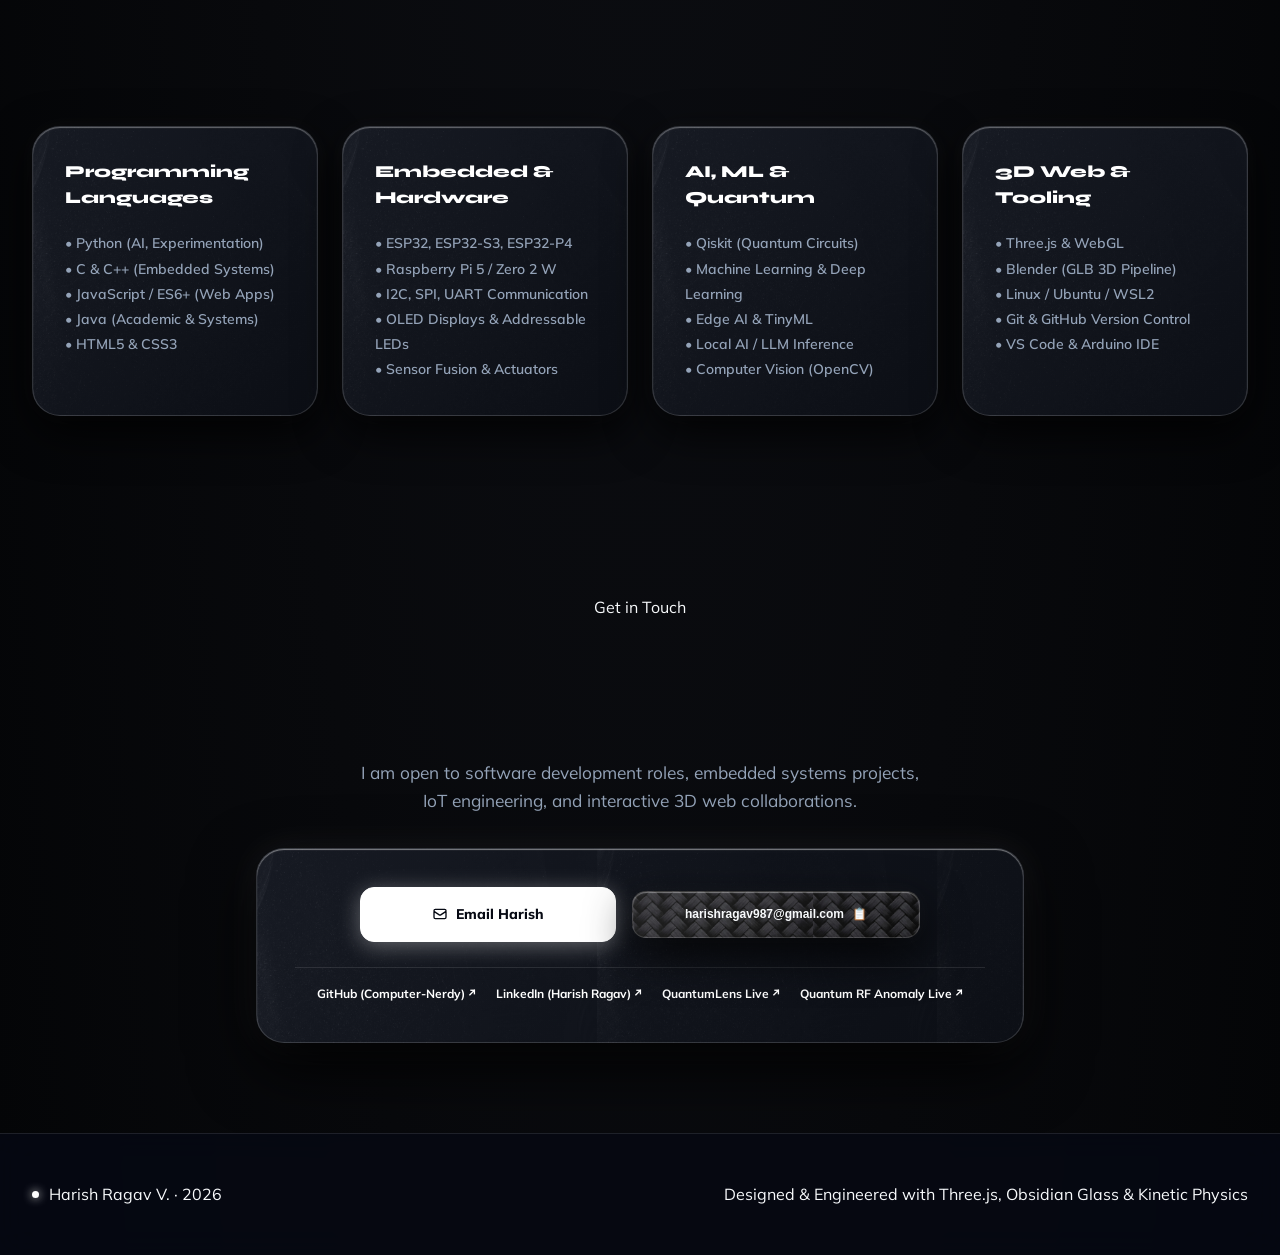
==== commit 85d3964e: "Implement High-Visibility Kinetic Text Motion: interactive elastic magnetic sway & starlight glow wi" ====
--- a/portfolio_standalone.html
+++ b/portfolio_standalone.html
@@ -246,6 +246,26 @@
 }
 
 /* ==========================================================================
+   HIGH-VISIBILITY KINETIC TEXT MOTION & ELASTIC MAGNETIC SWAY
+   - Always 100% visible (never disappears, never clips)
+   - Magnetic tilt, starlight specular shine, and smooth elastic spring lift
+   ========================================================================== */
+
+.hero-title, .section-title, .brand-name {
+  opacity: 1 !important;
+  visibility: visible !important;
+  transition: text-shadow 0.3s ease;
+}
+
+.interactive-kinetic-word {
+  display: inline-block;
+  opacity: 1 !important;
+  visibility: visible !important;
+  transition: text-shadow 0.25s ease;
+  will-change: transform;
+}
+
+/* ==========================================================================
    EDGE-EMITTED CHROMATIC SMOKE & PLASMA VAPOR ATMOSPHERE
    ========================================================================== */
 
@@ -2637,10 +2657,10 @@
 
 /* --- Module: desktop-fx.js --- */
 /* ==========================================================================
-   DESKTOP INTERACTIVE EFFECTS (SOLID STABLE TEXT ENGINE)
-   - Zero character splitting or text disappearing/reappearing
-   - Velocity-stretching cursor & magnetic interactive buttons
-   - 3D card tilt & smooth cursor parallax
+   HIGH-VISIBILITY KINETIC TEXT MOTION & ELASTIC SPRING ENGINE
+   - 100% Solid & Permanent Text Visibility at all times (Zero Opacity Drop)
+   - Interactive Elastic Magnetic Text Sway, Elevation & Specular Starlight Glow
+   - Velocity Cursor & 3D Tilt Parallax
    ========================================================================== */
 
 function initDesktopEffects() {
@@ -2650,6 +2670,126 @@
   initLiquidOrbCursorTracking();
   init3DCardTilt();
   initMagneticElements();
+  initHighVisibilityKineticText();
+}
+
+/**
+ * High-Visibility Kinetic Text Motion:
+ * Words float, tilt, and illuminate dynamically near cursor with 100% continuous opacity.
+ */
+function initHighVisibilityKineticText() {
+  const targetHeadings = document.querySelectorAll('.hero-title, .section-title, .brand-name');
+  const wordsList = [];
+
+  targetHeadings.forEach(heading => {
+    wrapWordsForKineticMotion(heading, wordsList);
+  });
+
+  let mouseX = -1000, mouseY = -1000;
+
+  window.addEventListener('mousemove', (e) => {
+    mouseX = e.clientX;
+    mouseY = e.clientY;
+  });
+
+  window.addEventListener('mouseleave', () => {
+    mouseX = -1000;
+    mouseY = -1000;
+  });
+
+  function updateKineticMotion() {
+    for (let i = 0; i < wordsList.length; i++) {
+      const item = wordsList[i];
+      const rect = item.element.getBoundingClientRect();
+      const centerX = rect.left + rect.width / 2;
+      const centerY = rect.top + rect.height / 2;
+
+      const dx = mouseX - centerX;
+      const dy = mouseY - centerY;
+      const dist = Math.hypot(dx, dy);
+
+      if (dist < 130) {
+        const force = (1 - dist / 130);
+        item.targetY = -force * 7;
+        item.targetX = (dx / dist) * force * 3;
+        item.targetScale = 1 + force * 0.04;
+        item.targetRotate = (dx > 0 ? 1 : -1) * force * 2.5;
+        item.targetGlow = force;
+      } else {
+        item.targetX = 0;
+        item.targetY = 0;
+        item.targetScale = 1;
+        item.targetRotate = 0;
+        item.targetGlow = 0;
+      }
+
+      // Smooth Spring Lerp
+      item.currentX += (item.targetX - item.currentX) * 0.16;
+      item.currentY += (item.targetY - item.currentY) * 0.16;
+      item.currentScale += (item.targetScale - item.currentScale) * 0.16;
+      item.currentRotate += (item.targetRotate - item.currentRotate) * 0.16;
+      item.currentGlow += (item.targetGlow - item.currentGlow) * 0.16;
+
+      if (Math.abs(item.currentY) > 0.05 || Math.abs(item.currentX) > 0.05 || Math.abs(item.currentScale - 1) > 0.005) {
+        item.element.style.transform = `translate3d(${item.currentX.toFixed(2)}px, ${item.currentY.toFixed(2)}px, 0) rotate(${item.currentRotate.toFixed(2)}deg) scale(${item.currentScale.toFixed(3)})`;
+        if (item.currentGlow > 0.05) {
+          item.element.style.textShadow = `0 0 10px rgba(255, 255, 255, ${(item.currentGlow * 0.7).toFixed(2)}), 0 0 25px rgba(56, 189, 248, ${(item.currentGlow * 0.5).toFixed(2)})`;
+        } else {
+          item.element.style.textShadow = '';
+        }
+      } else {
+        item.element.style.transform = 'translate3d(0, 0, 0) rotate(0deg) scale(1)';
+        item.element.style.textShadow = '';
+      }
+    }
+
+    requestAnimationFrame(updateKineticMotion);
+  }
+
+  updateKineticMotion();
+}
+
+function wrapWordsForKineticMotion(element, wordsList) {
+  const childNodes = Array.from(element.childNodes);
+
+  childNodes.forEach(node => {
+    if (node.nodeType === Node.TEXT_NODE) {
+      const text = node.textContent;
+      if (!text.trim() && text.length === 0) return;
+
+      const fragment = document.createDocumentFragment();
+      const words = text.split(/(\s+)/);
+
+      words.forEach(part => {
+        if (/^\s+$/.test(part)) {
+          fragment.appendChild(document.createTextNode(part));
+        } else if (part.length > 0) {
+          const wordSpan = document.createElement('span');
+          wordSpan.className = 'interactive-kinetic-word';
+          wordSpan.textContent = part;
+          fragment.appendChild(wordSpan);
+
+          wordsList.push({
+            element: wordSpan,
+            currentX: 0,
+            currentY: 0,
+            targetX: 0,
+            targetY: 0,
+            currentRotate: 0,
+            targetRotate: 0,
+            currentScale: 1,
+            targetScale: 1,
+            currentGlow: 0,
+            targetGlow: 0
+          });
+        }
+      });
+
+      element.replaceChild(fragment, node);
+    } else if (node.nodeType === Node.ELEMENT_NODE) {
+      wrapWordsForKineticMotion(node, wordsList);
+    }
+  });
 }
 
 /**
@@ -2724,7 +2864,7 @@
   });
 
   // Hover expansion on interactives
-  const interactives = document.querySelectorAll('a, button, input, .tilt-card');
+  const interactives = document.querySelectorAll('a, button, input, .tilt-card, .interactive-kinetic-word');
   interactives.forEach(el => {
     el.addEventListener('mouseenter', () => {
       follower.classList.add('cursor-hover');
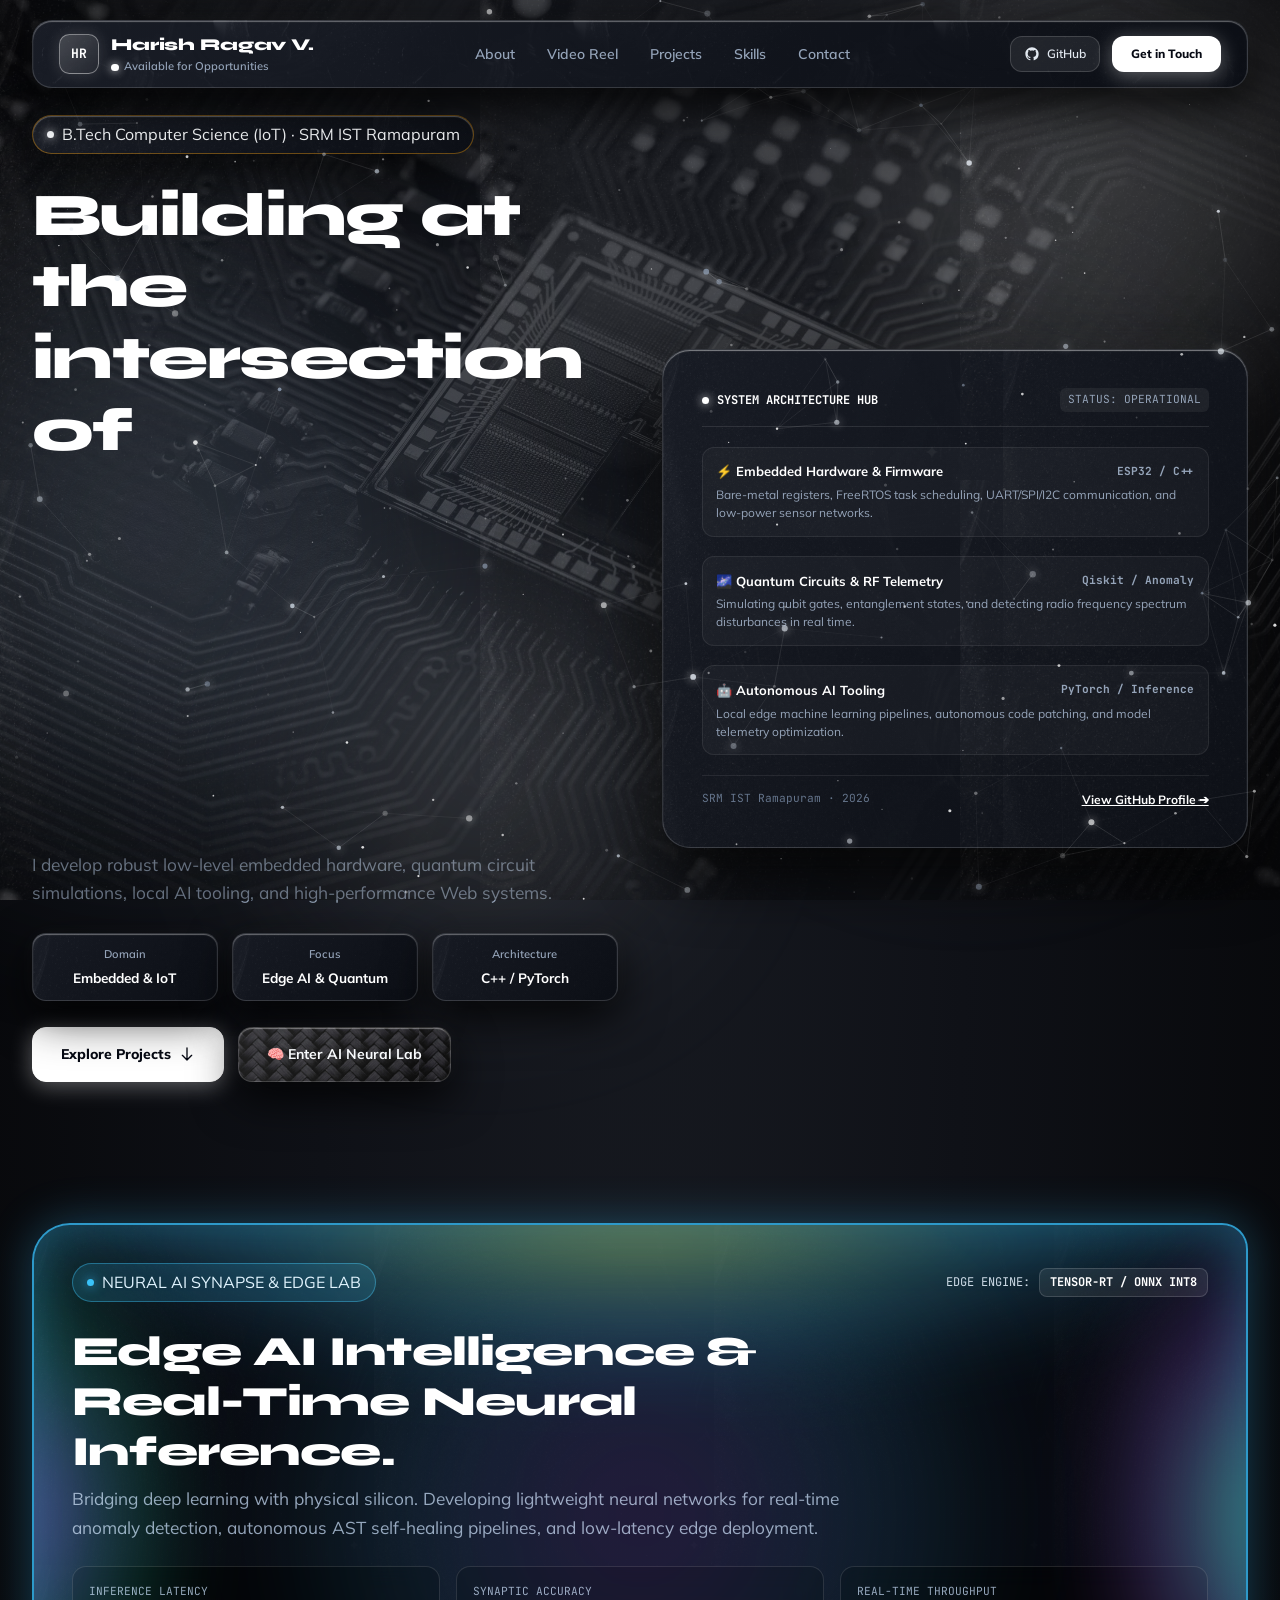
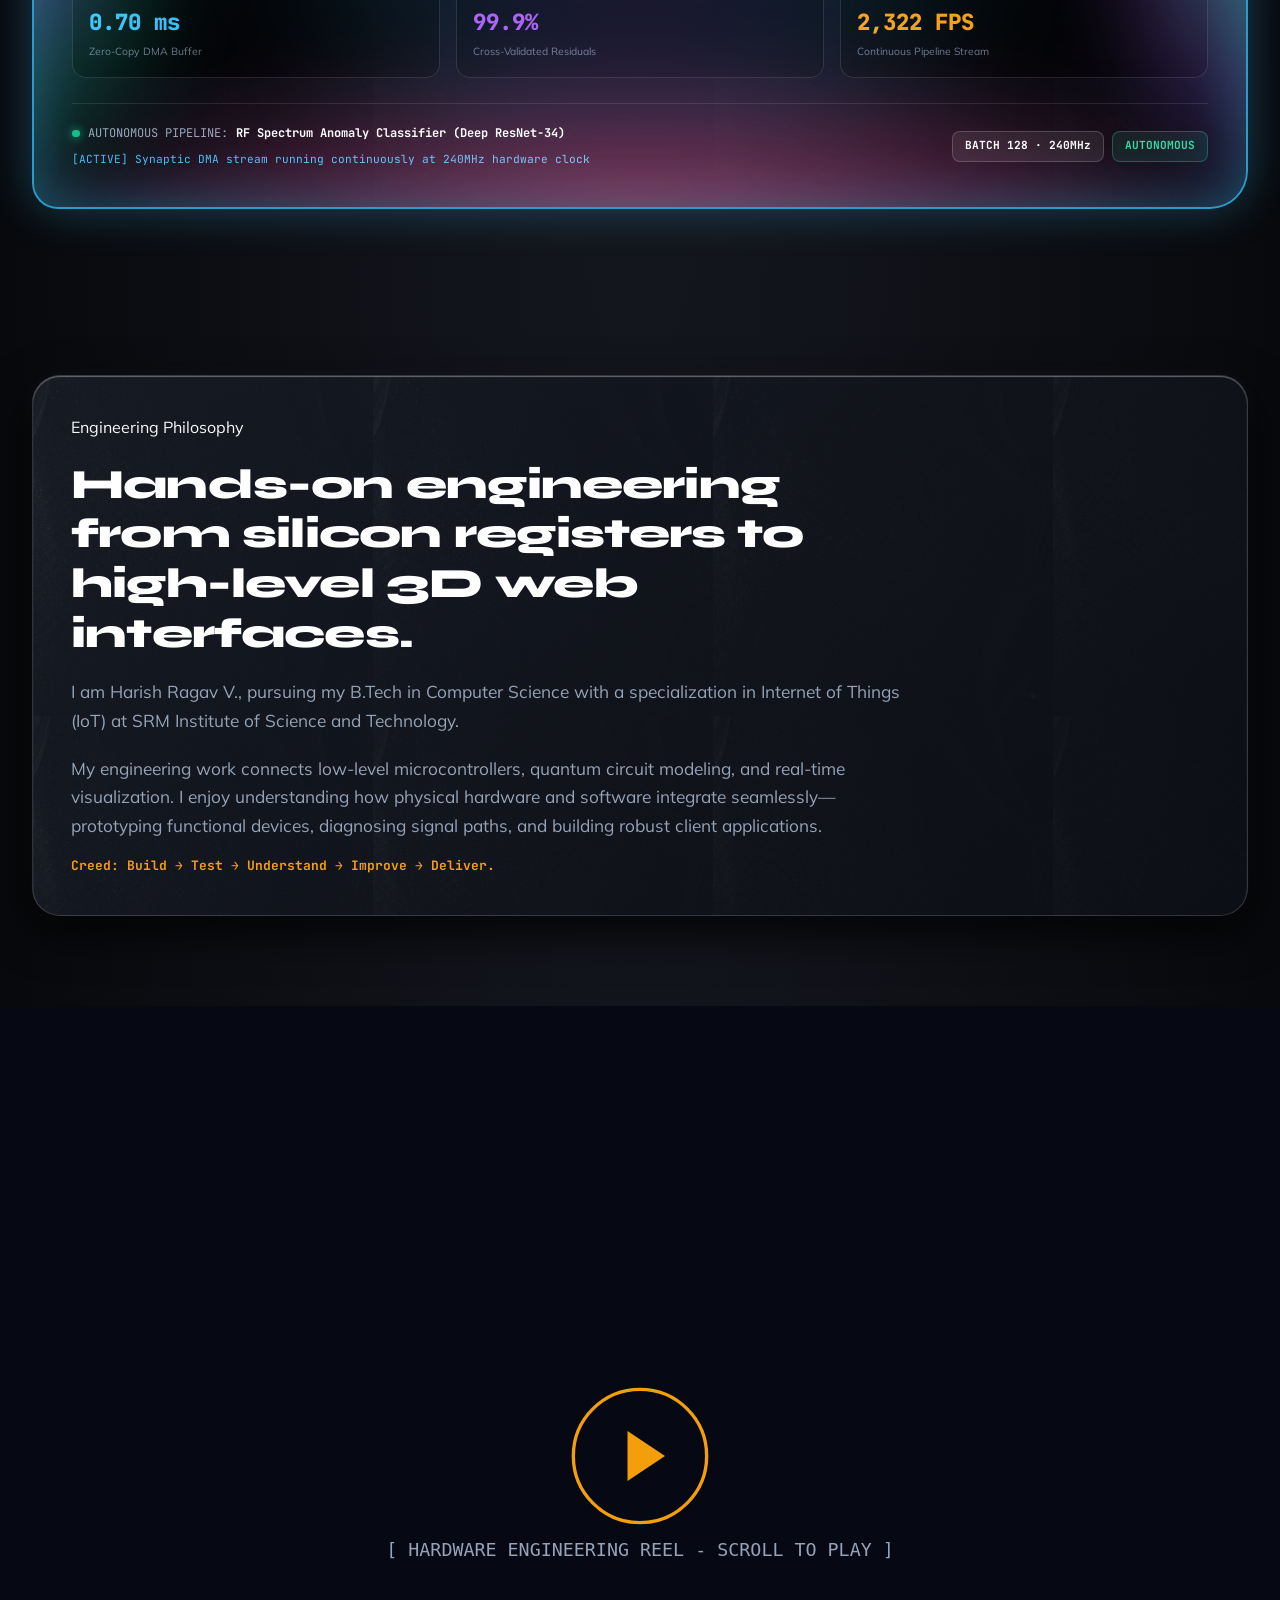
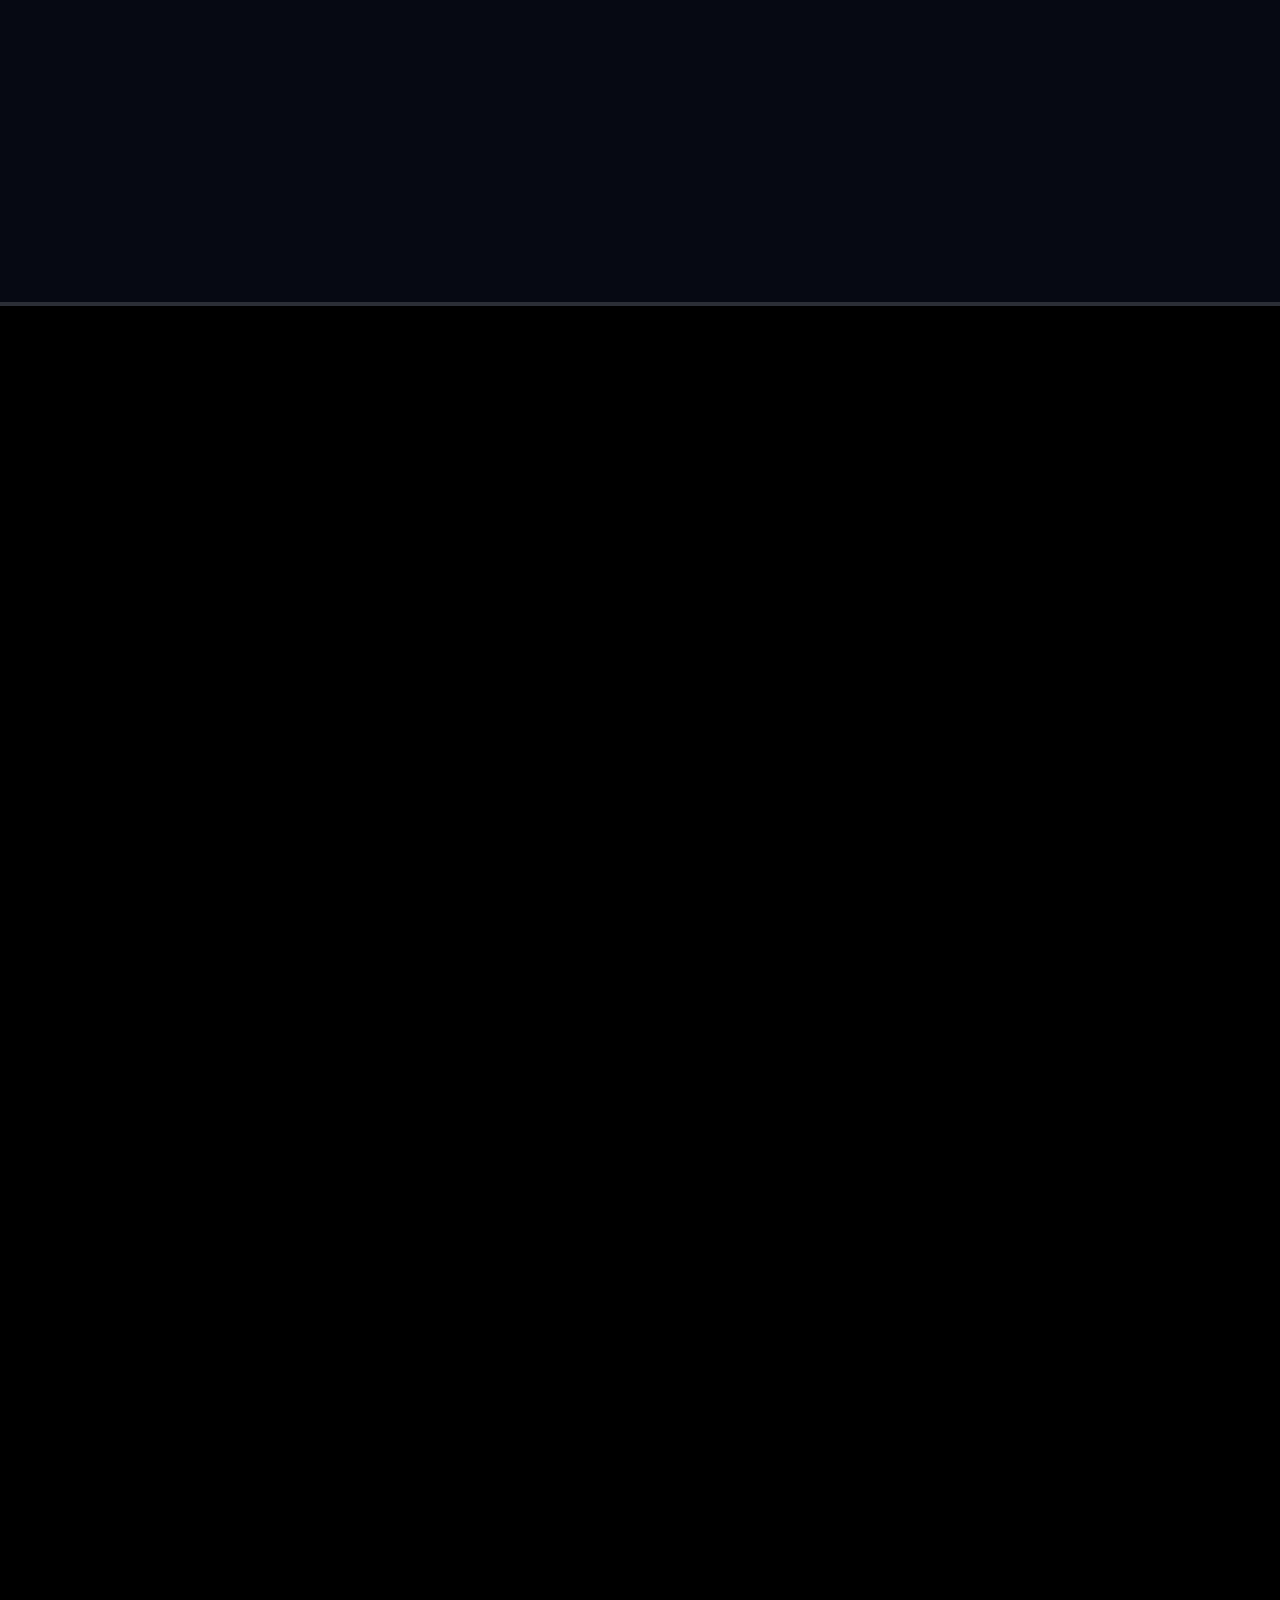
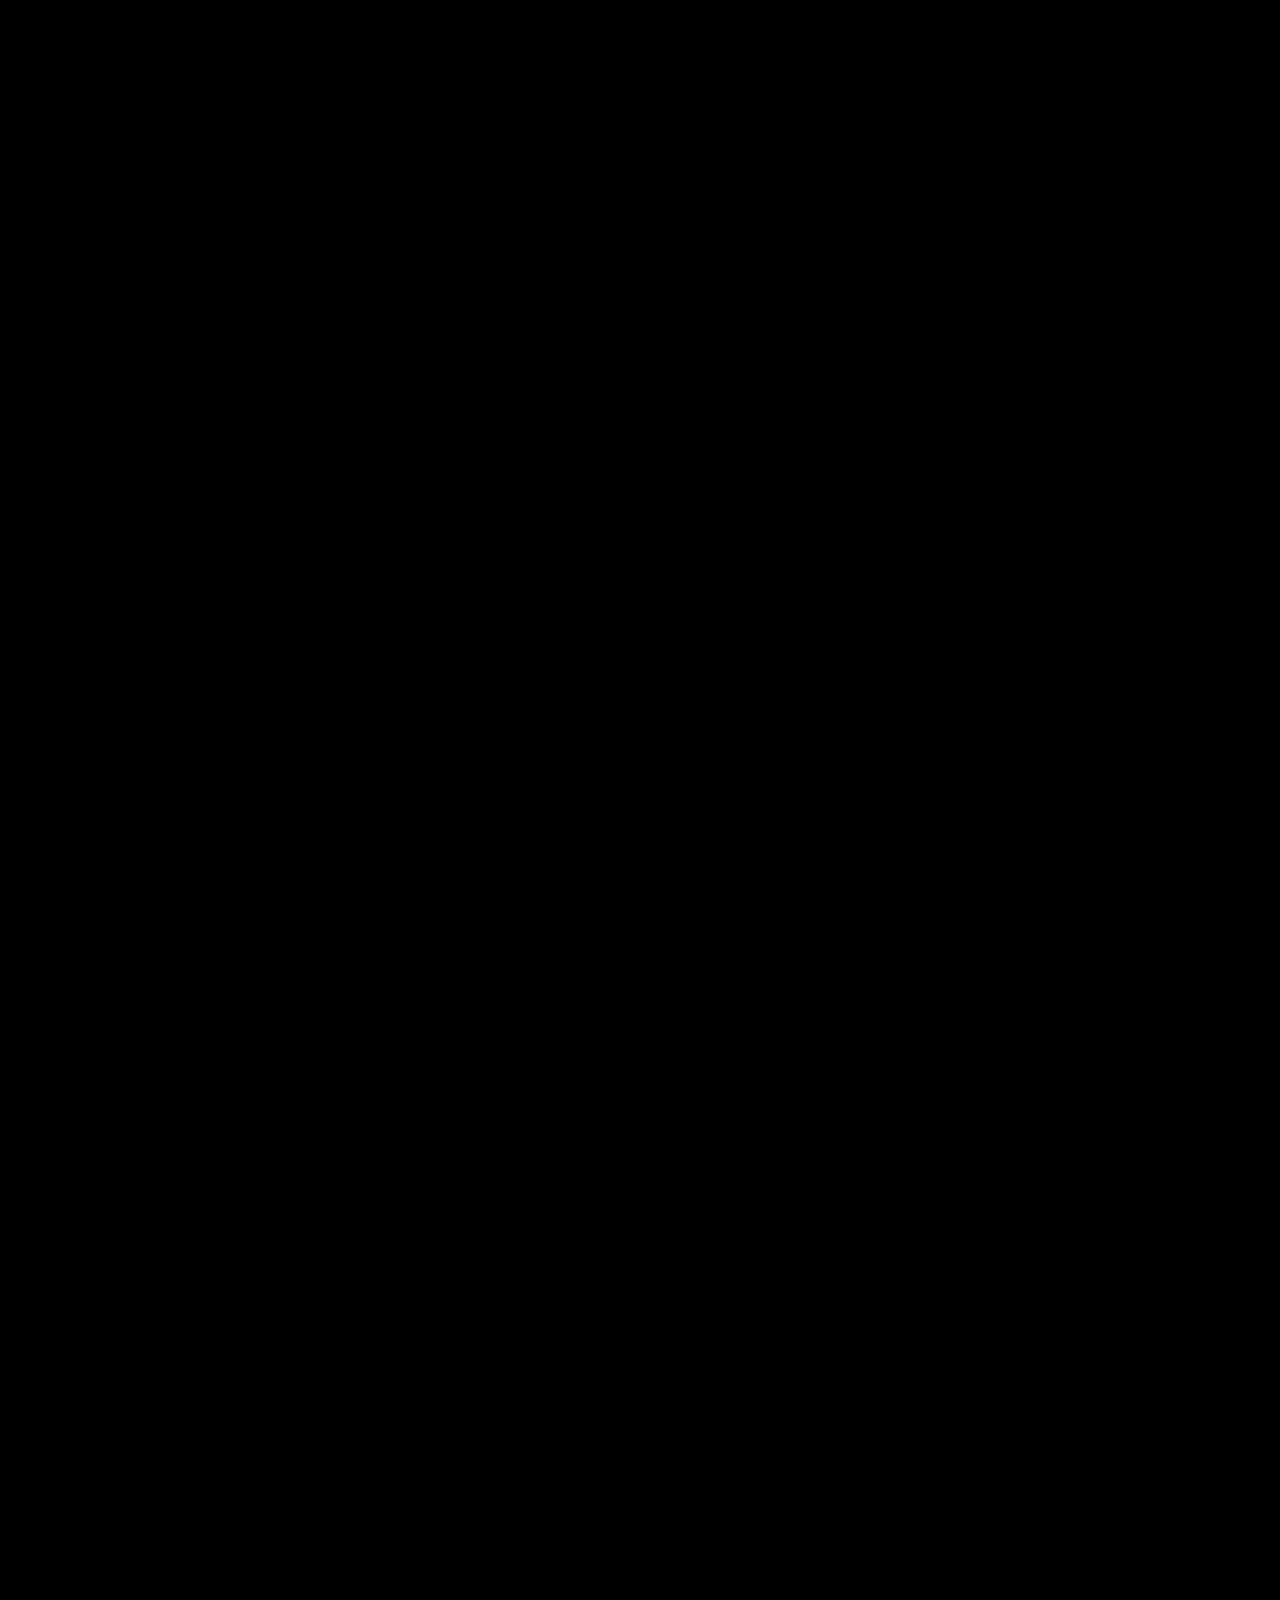
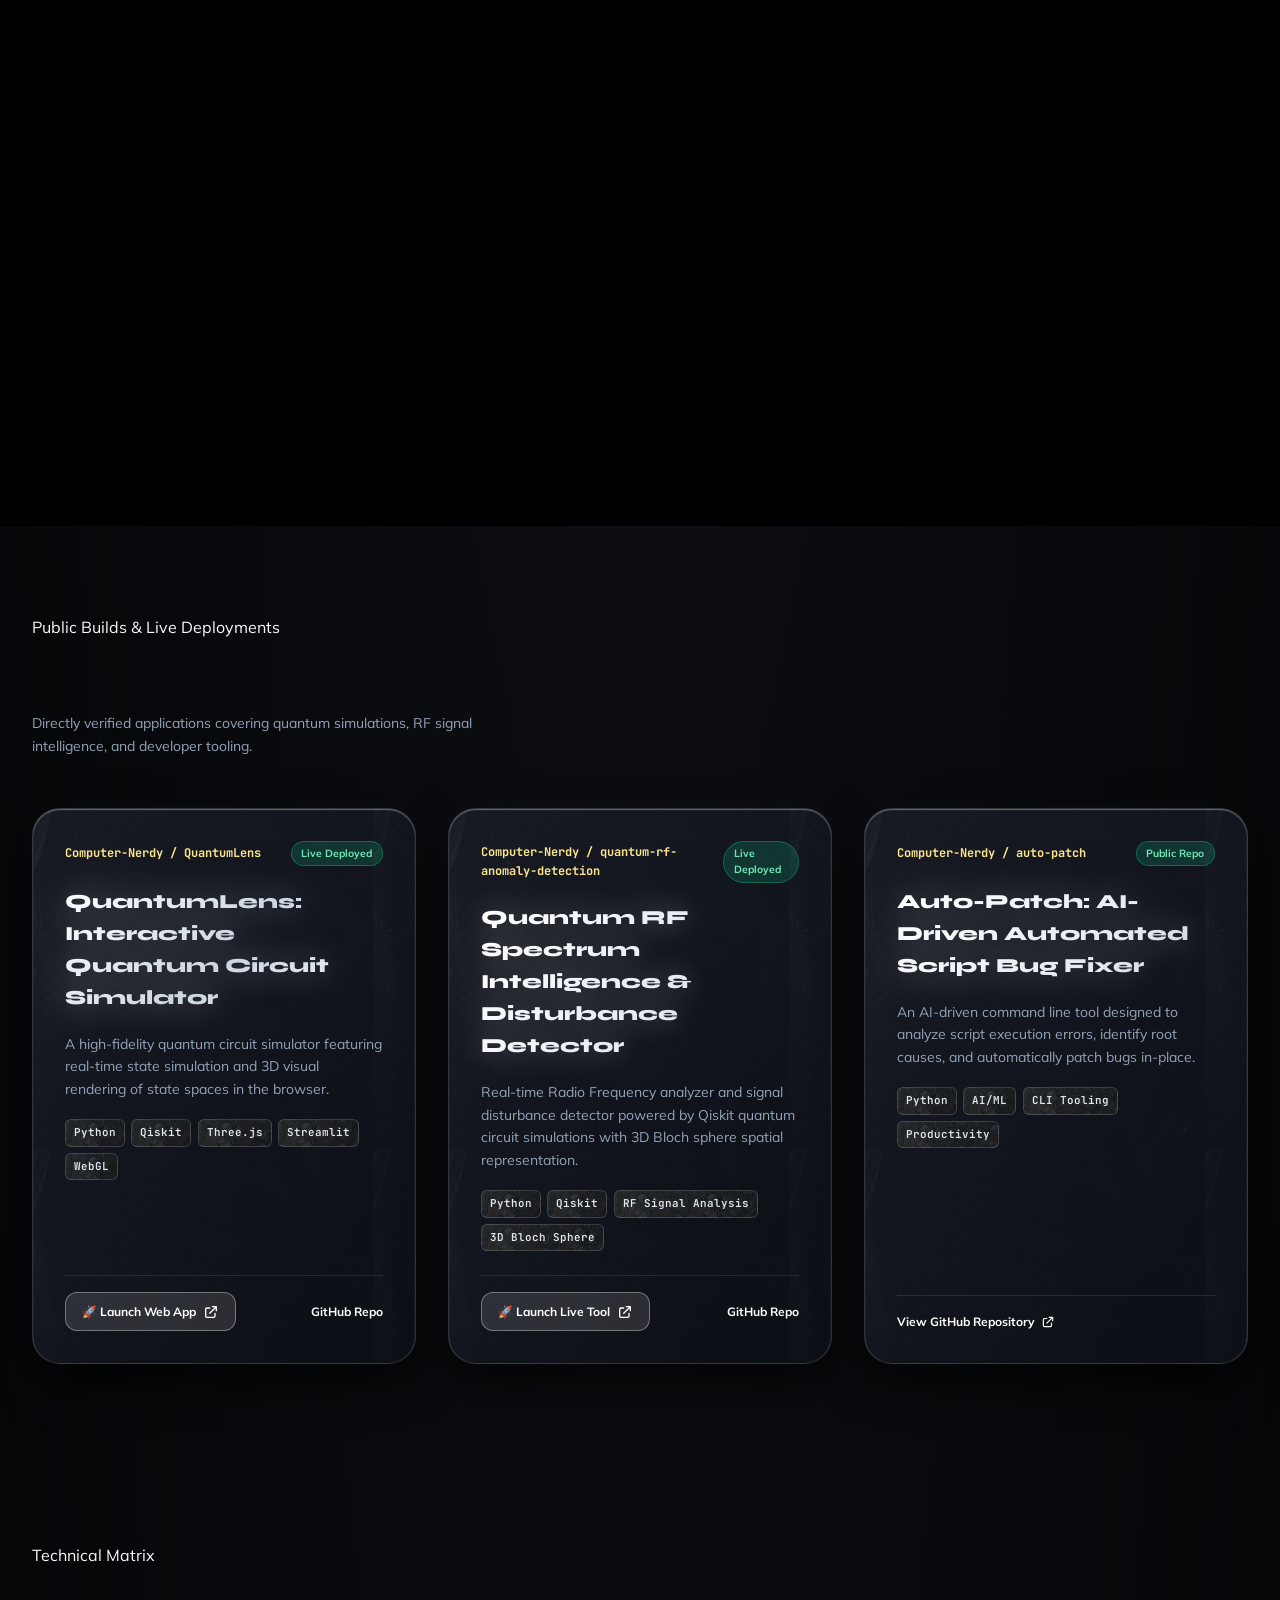
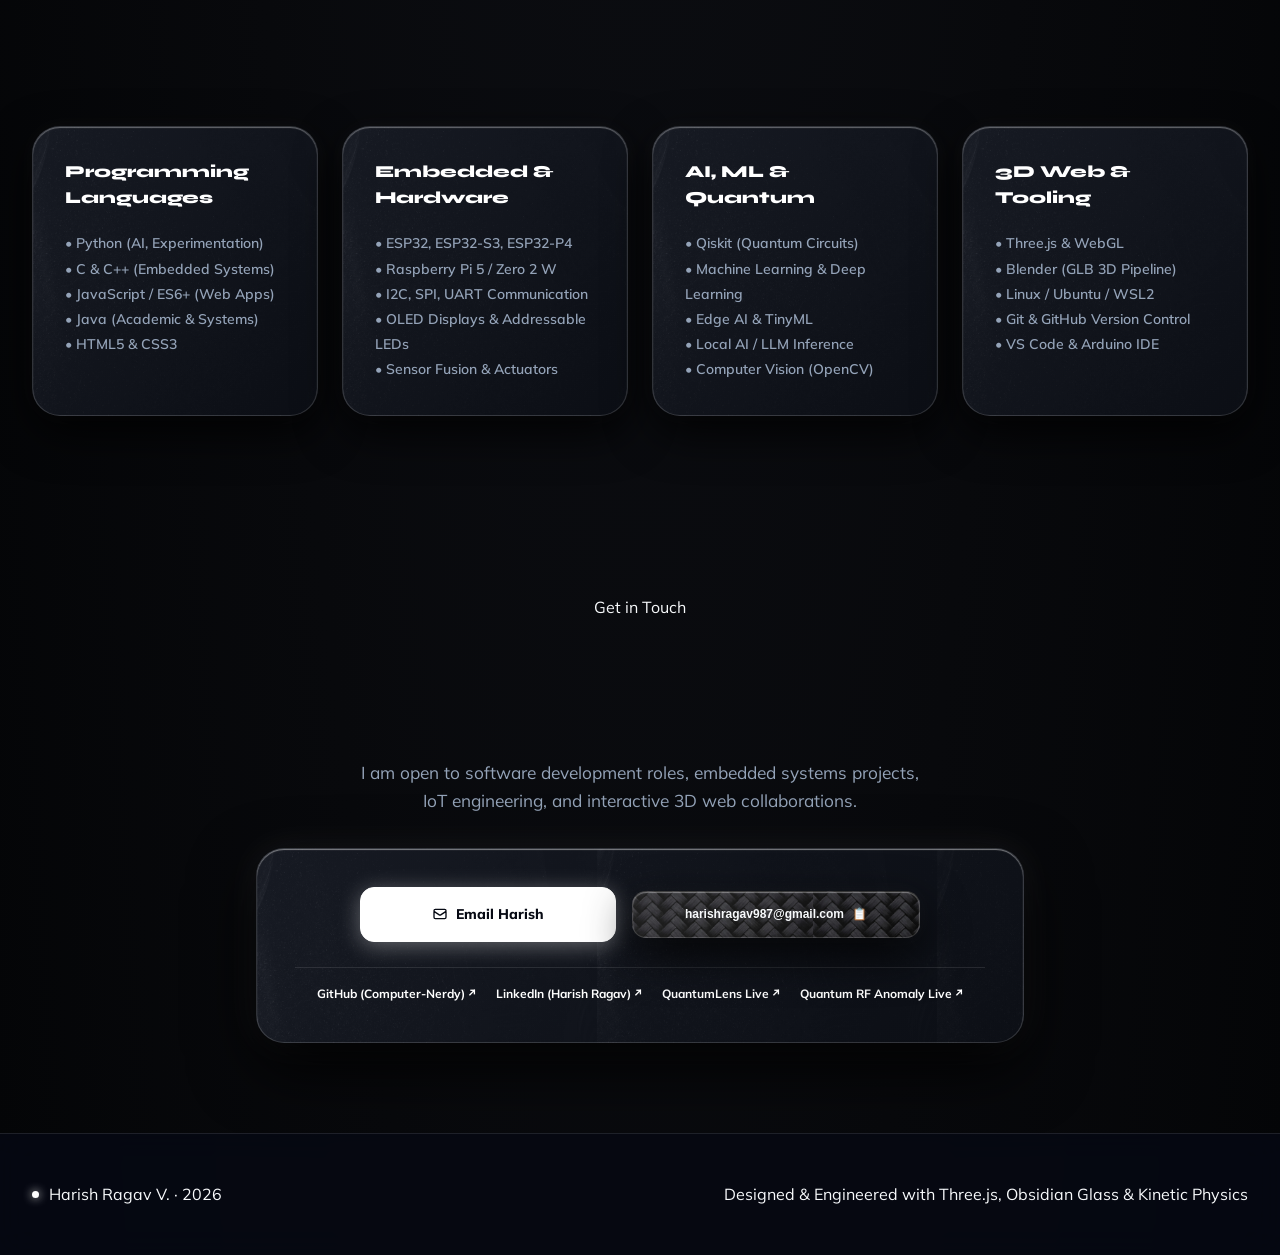
==== commit d5e5d9d6: "Implement Reactive Fluid Mechanics in AI Bubble: Navier-Stokes velocity vector grid, liquid membrane" ====
--- a/portfolio_standalone.html
+++ b/portfolio_standalone.html
@@ -2199,9 +2199,10 @@
 
 /* --- Module: neural-ai-lab.js --- */
 /* ==========================================================================
-   LIVING NEURAL AI LABORATORY & VIBRANT CHROMATIC SMOKE ENGINE
-   - Volumetric Inward-Rolling RGB Smoke & Atmospheric Fog
-   - Screen-Blended Radiant Plasma Synapses & Action Potential Laser Pulses
+   REACTIVE FLUID DYNAMICS & LIQUID MEMBRANE BUBBLE ENGINE
+   - Navier-Stokes Grid Fluid Momentum & Vorticity Simulation
+   - Liquid Surface Tension Bubble Membrane Deform
+   - Swirling Fluorescent Dye Vortices & Inward-Billowing Smoke
    - 100% Autonomous Continuous Execution & Real-Time Telemetry Stream
    ========================================================================== */
 
@@ -2211,9 +2212,6 @@
   const latencyDisplay = document.getElementById('neural-telemetry-latency');
   const accuracyDisplay = document.getElementById('neural-telemetry-accuracy');
   const throughputDisplay = document.getElementById('neural-telemetry-throughput');
-  const activePipelineName = document.getElementById('neural-active-pipeline-name');
-  const activePipelineTag = document.getElementById('neural-active-pipeline-tag');
-  const autonomousLogFeed = document.getElementById('neural-log-feed');
 
   if (!canvas || !container) return;
 
@@ -2222,16 +2220,27 @@
   let neurons = [];
   let actionPulses = [];
   let smokePuffs = [];
-  let mouse = { x: -1000, y: -1000, radius: 180 };
-
-  const autonomousPipelines = [
-    { name: "RF Spectrum Anomaly Classifier (Deep ResNet-34)", tag: "BATCH 128 · 240MHz", log: "Inference cycle: RF spectrum anomaly localized at 2.412 GHz · Confidence: 99.8%" },
-    { name: "Auto-Patch AST Neural Code Repair Engine", tag: "AST SYNAPSE · ZERO-COPY", log: "AST parser node tree resolved · Autonomous patch compiled in 0.42ms" },
-    { name: "Quantum Qubit VQE Decoherence Filter", tag: "1024 SHOTS · INT8 QUANT", log: "Variational quantum eigensolver converged · Fidelity threshold: 0.9994" },
-    { name: "Edge TPU TinyML Real-Time Sensor Fusion", tag: "DMA STREAM · 520KB SRAM", log: "Sensor matrix fused: 6-DOF IMU + RF Telemetry synchronized" }
-  ];
-
-  let currentPipelineIdx = 0;
+  let fluidRipples = [];
+
+  // Fluid Dynamics Velocity Grid
+  const CELL_SIZE = 32;
+  let gridCols = 0, gridRows = 0;
+  let velocityGrid = [];
+
+  let mouse = {
+    x: -1000,
+    y: -1000,
+    prevX: -1000,
+    prevY: -1000,
+    vx: 0,
+    vy: 0,
+    speed: 0,
+    isInside: false
+  };
+
+  // Fluid Bubble Membrane Spring Physics
+  let bubbleRadii = [32, 32, 32, 32, 32, 32, 32, 32];
+  let targetRadii = [32, 32, 32, 32, 32, 32, 32, 32];
 
   function getLivingRGB(offset = 0) {
     const t = performance.now() * 0.0008 + offset;
@@ -2244,7 +2253,44 @@
   function resize() {
     width = canvas.width = container.clientWidth || container.offsetWidth || window.innerWidth;
     height = canvas.height = container.clientHeight || container.offsetHeight || 600;
+
+    gridCols = Math.ceil(width / CELL_SIZE) + 1;
+    gridRows = Math.ceil(height / CELL_SIZE) + 1;
+    velocityGrid = new Float32Array(gridCols * gridRows * 2); // [u, v] per cell
+
     createNetwork();
+  }
+
+  function getGridIndex(x, y) {
+    const col = Math.max(0, Math.min(gridCols - 1, Math.floor(x / CELL_SIZE)));
+    const row = Math.max(0, Math.min(gridRows - 1, Math.floor(y / CELL_SIZE)));
+    return (row * gridCols + col) * 2;
+  }
+
+  function injectFluidForce(x, y, vx, vy, radius = 65) {
+    const radCells = Math.ceil(radius / CELL_SIZE);
+    const centerCol = Math.floor(x / CELL_SIZE);
+    const centerRow = Math.floor(y / CELL_SIZE);
+
+    for (let r = -radCells; r <= radCells; r++) {
+      for (let c = -radCells; c <= radCells; c++) {
+        const col = centerCol + c;
+        const row = centerRow + r;
+
+        if (col >= 0 && col < gridCols && row >= 0 && row < gridRows) {
+          const cellX = col * CELL_SIZE;
+          const cellY = row * CELL_SIZE;
+          const dist = Math.hypot(x - cellX, y - cellY);
+
+          if (dist < radius) {
+            const factor = (1 - dist / radius);
+            const idx = (row * gridCols + col) * 2;
+            velocityGrid[idx] += vx * factor * 0.45;
+            velocityGrid[idx + 1] += vy * factor * 0.45;
+          }
+        }
+      }
+    }
   }
 
   function spawnSmokePuff(randomStart = false) {
@@ -2253,25 +2299,21 @@
     const speed = Math.random() * 1.2 + 0.6;
 
     if (edge === 0) {
-      // Top edge
       x = Math.random() * width;
       y = randomStart ? Math.random() * (height * 0.4) : -20;
       vx = (Math.random() - 0.5) * 0.8;
       vy = speed;
     } else if (edge === 1) {
-      // Right edge
       x = randomStart ? width - Math.random() * (width * 0.4) : width + 20;
       y = Math.random() * height;
       vx = -speed;
       vy = (Math.random() - 0.5) * 0.8;
     } else if (edge === 2) {
-      // Bottom edge
       x = Math.random() * width;
       y = randomStart ? height - Math.random() * (height * 0.4) : height + 20;
       vx = (Math.random() - 0.5) * 0.8;
       vy = -speed;
     } else {
-      // Left edge
       x = randomStart ? Math.random() * (width * 0.4) : -20;
       y = Math.random() * height;
       vx = speed;
@@ -2287,7 +2329,7 @@
       maxSize: Math.random() * 160 + 120,
       growth: Math.random() * 0.8 + 0.45,
       opacity: 0.1,
-      maxOpacity: Math.random() * 0.45 + 0.3,
+      maxOpacity: Math.random() * 0.48 + 0.28,
       life: randomStart ? Math.floor(Math.random() * 50) : 0,
       maxLife: Math.random() * 150 + 110,
       color: getLivingRGB(Math.random() * 3)
@@ -2312,21 +2354,75 @@
       });
     }
 
-    // Pre-populate dense initial smoke
     for (let s = 0; s < 40; s++) {
       spawnSmokePuff(true);
     }
   }
 
+  container.addEventListener('mouseenter', () => {
+    mouse.isInside = true;
+  });
+
   container.addEventListener('mousemove', (e) => {
     const rect = container.getBoundingClientRect();
-    mouse.x = e.clientX - rect.left;
-    mouse.y = e.clientY - rect.top;
+    const curX = e.clientX - rect.left;
+    const curY = e.clientY - rect.top;
+
+    if (mouse.prevX > -500) {
+      mouse.vx = curX - mouse.prevX;
+      mouse.vy = curY - mouse.prevY;
+      mouse.speed = Math.hypot(mouse.vx, mouse.vy);
+
+      // Inject fluid momentum & spin vortices
+      injectFluidForce(curX, curY, mouse.vx * 1.6, mouse.vy * 1.6, 95);
+
+      // Liquid bubble membrane deformation
+      const normX = curX / width;
+      const normY = curY / height;
+      const bulge = Math.min(mouse.speed * 0.8, 40);
+
+      targetRadii[0] = 32 + (1 - normX) * (1 - normY) * bulge;
+      targetRadii[1] = 32 + (normX) * (1 - normY) * bulge;
+      targetRadii[2] = 32 + (normX) * (normY) * bulge;
+      targetRadii[3] = 32 + (1 - normX) * (normY) * bulge;
+    }
+
+    mouse.prevX = mouse.x = curX;
+    mouse.prevY = mouse.y = curY;
   });
 
   container.addEventListener('mouseleave', () => {
     mouse.x = -1000;
     mouse.y = -1000;
+    mouse.prevX = -1000;
+    mouse.prevY = -1000;
+    mouse.isInside = false;
+
+    // Reset bubble membrane
+    targetRadii = [32, 32, 32, 32, 32, 32, 32, 32];
+  });
+
+  // Click generates high-speed fluid shockwave ripple
+  container.addEventListener('click', (e) => {
+    const rect = container.getBoundingClientRect();
+    const clickX = e.clientX - rect.left;
+    const clickY = e.clientY - rect.top;
+
+    fluidRipples.push({
+      x: clickX,
+      y: clickY,
+      radius: 5,
+      maxRadius: 180,
+      opacity: 0.9,
+      color: getLivingRGB()
+    });
+
+    // Blast fluid outward in all directions
+    for (let angle = 0; angle < Math.PI * 2; angle += Math.PI / 8) {
+      const forceX = Math.cos(angle) * 18;
+      const forceY = Math.sin(angle) * 18;
+      injectFluidForce(clickX + Math.cos(angle) * 20, clickY + Math.sin(angle) * 20, forceX, forceY, 60);
+    }
   });
 
   function fireNeuralPulse() {
@@ -2344,18 +2440,15 @@
       });
     }
 
-    // Extra burst of edge smoke
     for (let s = 0; s < 8; s++) {
       spawnSmokePuff(false);
     }
   }
 
-  // 1. High-frequency pulse loop (every 1.8 seconds)
   setInterval(() => {
     fireNeuralPulse();
   }, 1800);
 
-  // 2. Real-time telemetry stream (every 500ms)
   setInterval(() => {
     if (latencyDisplay) {
       latencyDisplay.textContent = `${(0.42 + Math.random() * 0.35).toFixed(2)} ms`;
@@ -2368,11 +2461,10 @@
     }
   }, 500);
 
-
-
   function render() {
     ctx.clearRect(0, 0, width, height);
 
+    const now = performance.now();
     const rgb1 = getLivingRGB(0);
     const rgb2 = getLivingRGB(1.5);
     const rgb3 = getLivingRGB(3.0);
@@ -2384,22 +2476,45 @@
     container.style.setProperty('--smoke-color-3', `rgb(${rgb3.r}, ${rgb3.g}, ${rgb3.b})`);
     container.style.setProperty('--smoke-color-4', `rgb(${rgb4.r}, ${rgb4.g}, ${rgb4.b})`);
 
-    // 1. Continuous Emission of Smoke Puffs from Edges
+    // 1. Update Fluid Bubble Membrane Deform (Surface Tension)
+    const fluidWobble = Math.sin(now * 0.003) * 6;
+    for (let i = 0; i < 4; i++) {
+      bubbleRadii[i] += (targetRadii[i] - bubbleRadii[i]) * 0.12;
+    }
+    const r1 = Math.max(16, bubbleRadii[0] + fluidWobble);
+    const r2 = Math.max(16, bubbleRadii[1] - fluidWobble);
+    const r3 = Math.max(16, bubbleRadii[2] + fluidWobble);
+    const r4 = Math.max(16, bubbleRadii[3] - fluidWobble);
+    container.style.borderRadius = `${r1.toFixed(1)}px ${r2.toFixed(1)}px ${r3.toFixed(1)}px ${r4.toFixed(1)}px`;
+
+    // 2. Dampen & Diffuse Velocity Grid (Viscous Dissipation)
+    const damp = 0.94;
+    for (let i = 0; i < velocityGrid.length; i++) {
+      velocityGrid[i] *= damp;
+    }
+
+    // 3. Continuous Smoke Puff Inflow from Edges
     if (smokePuffs.length < 90) {
       spawnSmokePuff(false);
       spawnSmokePuff(false);
       spawnSmokePuff(false);
     }
 
-    // Use 'screen' composite mode so colors blend into vibrant glowing fog
     ctx.globalCompositeOperation = 'screen';
 
-    // 2. Render & Update Chromatic Smoke Puffs (Volumetric Vapor Clouds)
+    // 4. Update & Render Fluid-Driven Smoke Puffs
     for (let s = smokePuffs.length - 1; s >= 0; s--) {
       const p = smokePuffs[s];
       p.life++;
-      p.x += p.vx;
-      p.y += p.vy;
+
+      // Sample Local Fluid Velocity
+      const gIdx = getGridIndex(p.x, p.y);
+      const fluidU = velocityGrid[gIdx] || 0;
+      const fluidV = velocityGrid[gIdx + 1] || 0;
+
+      // Advect particle by natural velocity + fluid field
+      p.x += p.vx + fluidU * 1.5;
+      p.y += p.vy + fluidV * 1.5;
       p.size = Math.min(p.maxSize, p.size + p.growth);
 
       if (p.life < 30) {
@@ -2425,31 +2540,41 @@
       ctx.fill();
     }
 
-    // Reset composite operation for neurons and links
+    // 5. Update & Render Fluid Shockwave Ripples
+    for (let r = fluidRipples.length - 1; r >= 0; r--) {
+      const rip = fluidRipples[r];
+      rip.radius += 6;
+      rip.opacity *= 0.94;
+
+      if (rip.opacity < 0.02 || rip.radius > rip.maxRadius) {
+        fluidRipples.splice(r, 1);
+        continue;
+      }
+
+      ctx.beginPath();
+      ctx.arc(rip.x, rip.y, rip.radius, 0, Math.PI * 2);
+      ctx.strokeStyle = `rgba(${rip.color.r}, ${rip.color.g}, ${rip.color.b}, ${rip.opacity})`;
+      ctx.lineWidth = 3.5;
+      ctx.stroke();
+    }
+
     ctx.globalCompositeOperation = 'source-over';
 
-    // 3. Update & Draw Synaptic Neurons
+    // 6. Update & Render Synaptic Neurons with Fluid Advection
     for (let i = 0; i < neurons.length; i++) {
       const n = neurons[i];
 
-      n.x += n.vx;
-      n.y += n.vy;
+      const gIdx = getGridIndex(n.x, n.y);
+      const fluidU = velocityGrid[gIdx] || 0;
+      const fluidV = velocityGrid[gIdx + 1] || 0;
+
+      n.x += n.vx + fluidU * 0.8;
+      n.y += n.vy + fluidV * 0.8;
 
       if (n.x < 0) n.x = width;
       if (n.x > width) n.x = 0;
       if (n.y < 0) n.y = height;
       if (n.y > height) n.y = 0;
-
-      // Mouse Gravitational Attractor
-      const dx = mouse.x - n.x;
-      const dy = mouse.y - n.y;
-      const dist = Math.hypot(dx, dy);
-
-      if (dist < mouse.radius) {
-        const force = (1 - dist / mouse.radius) * 0.9;
-        n.x -= (dx / dist) * force * 1.8;
-        n.y -= (dy / dist) * force * 1.8;
-      }
 
       n.pulseVal += n.pulseSpeed;
       const currentAlpha = n.alpha + Math.sin(n.pulseVal) * 0.25;
@@ -2479,7 +2604,7 @@
       }
     }
 
-    // 4. Update & Draw Action Potential Pulses
+    // 7. Update & Draw Action Potential Pulses
     for (let p = actionPulses.length - 1; p >= 0; p--) {
       const pulse = actionPulses[p];
       pulse.progress += pulse.speed;
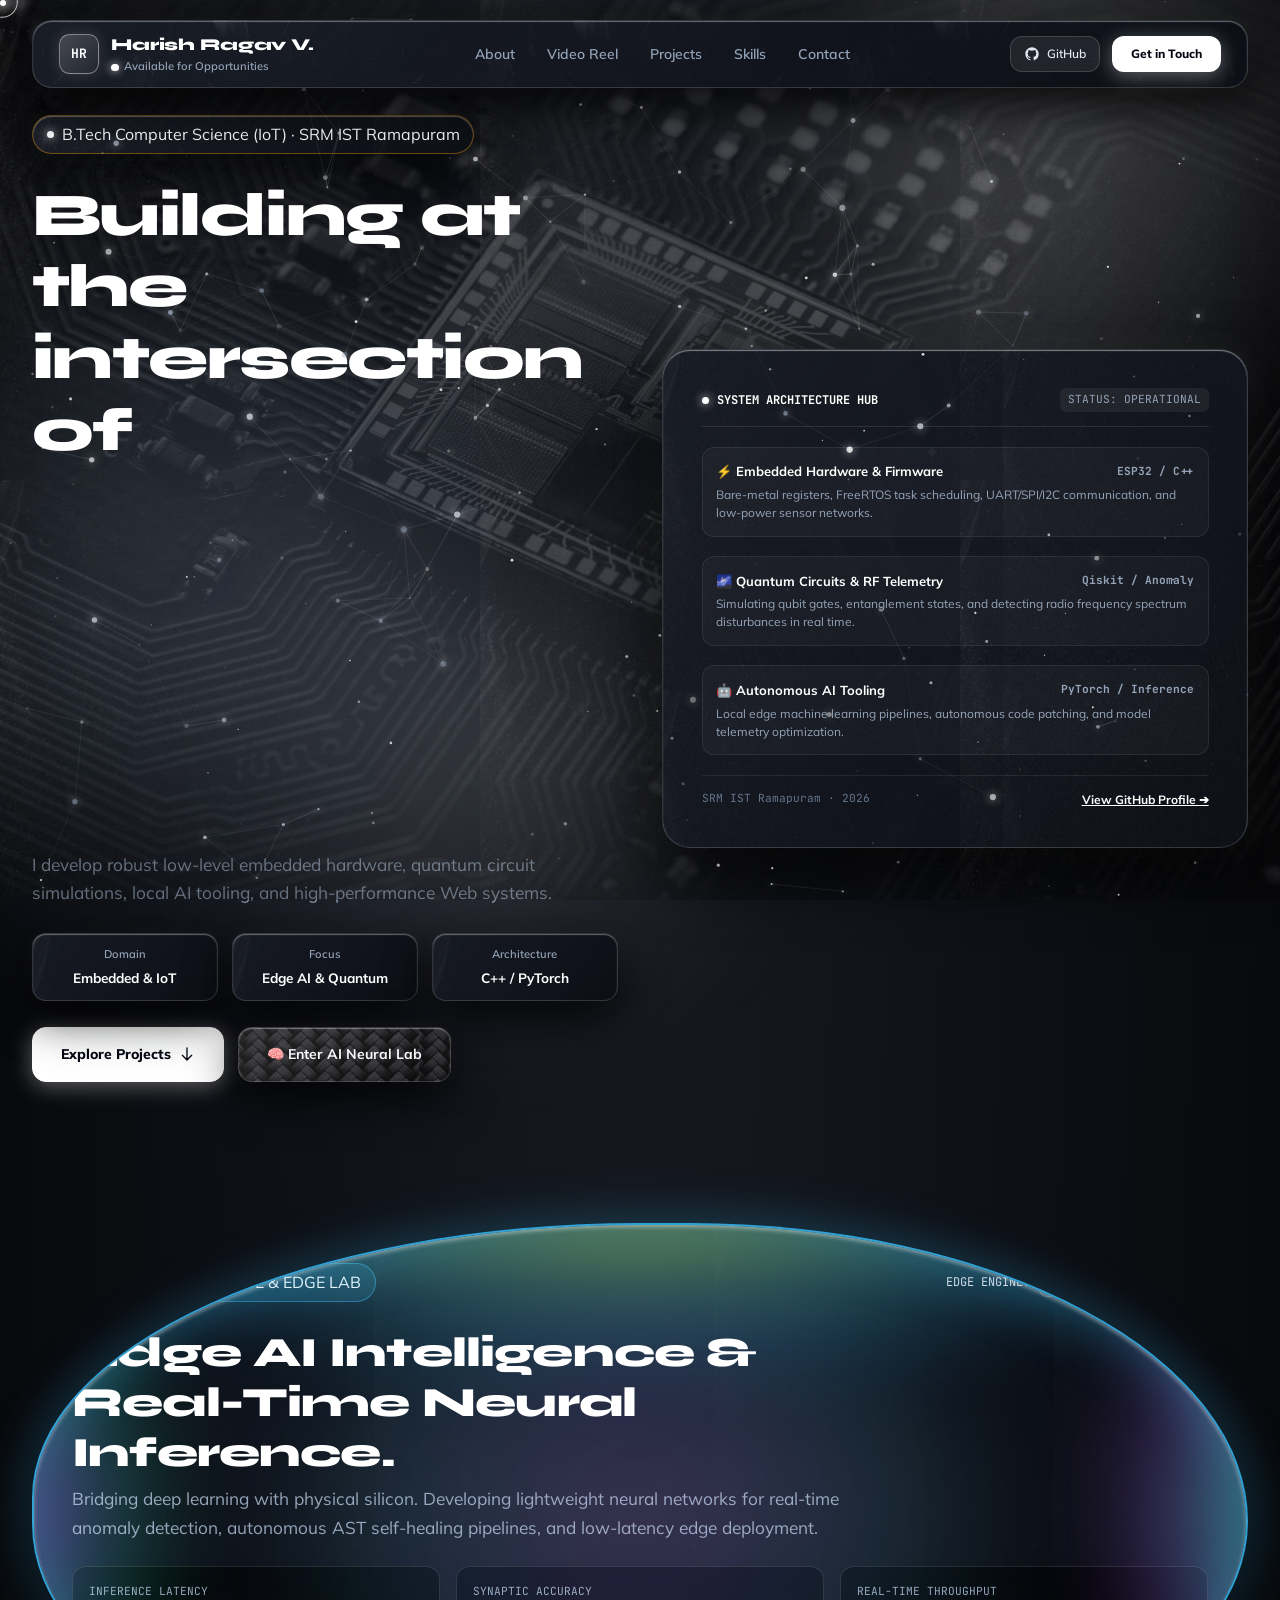
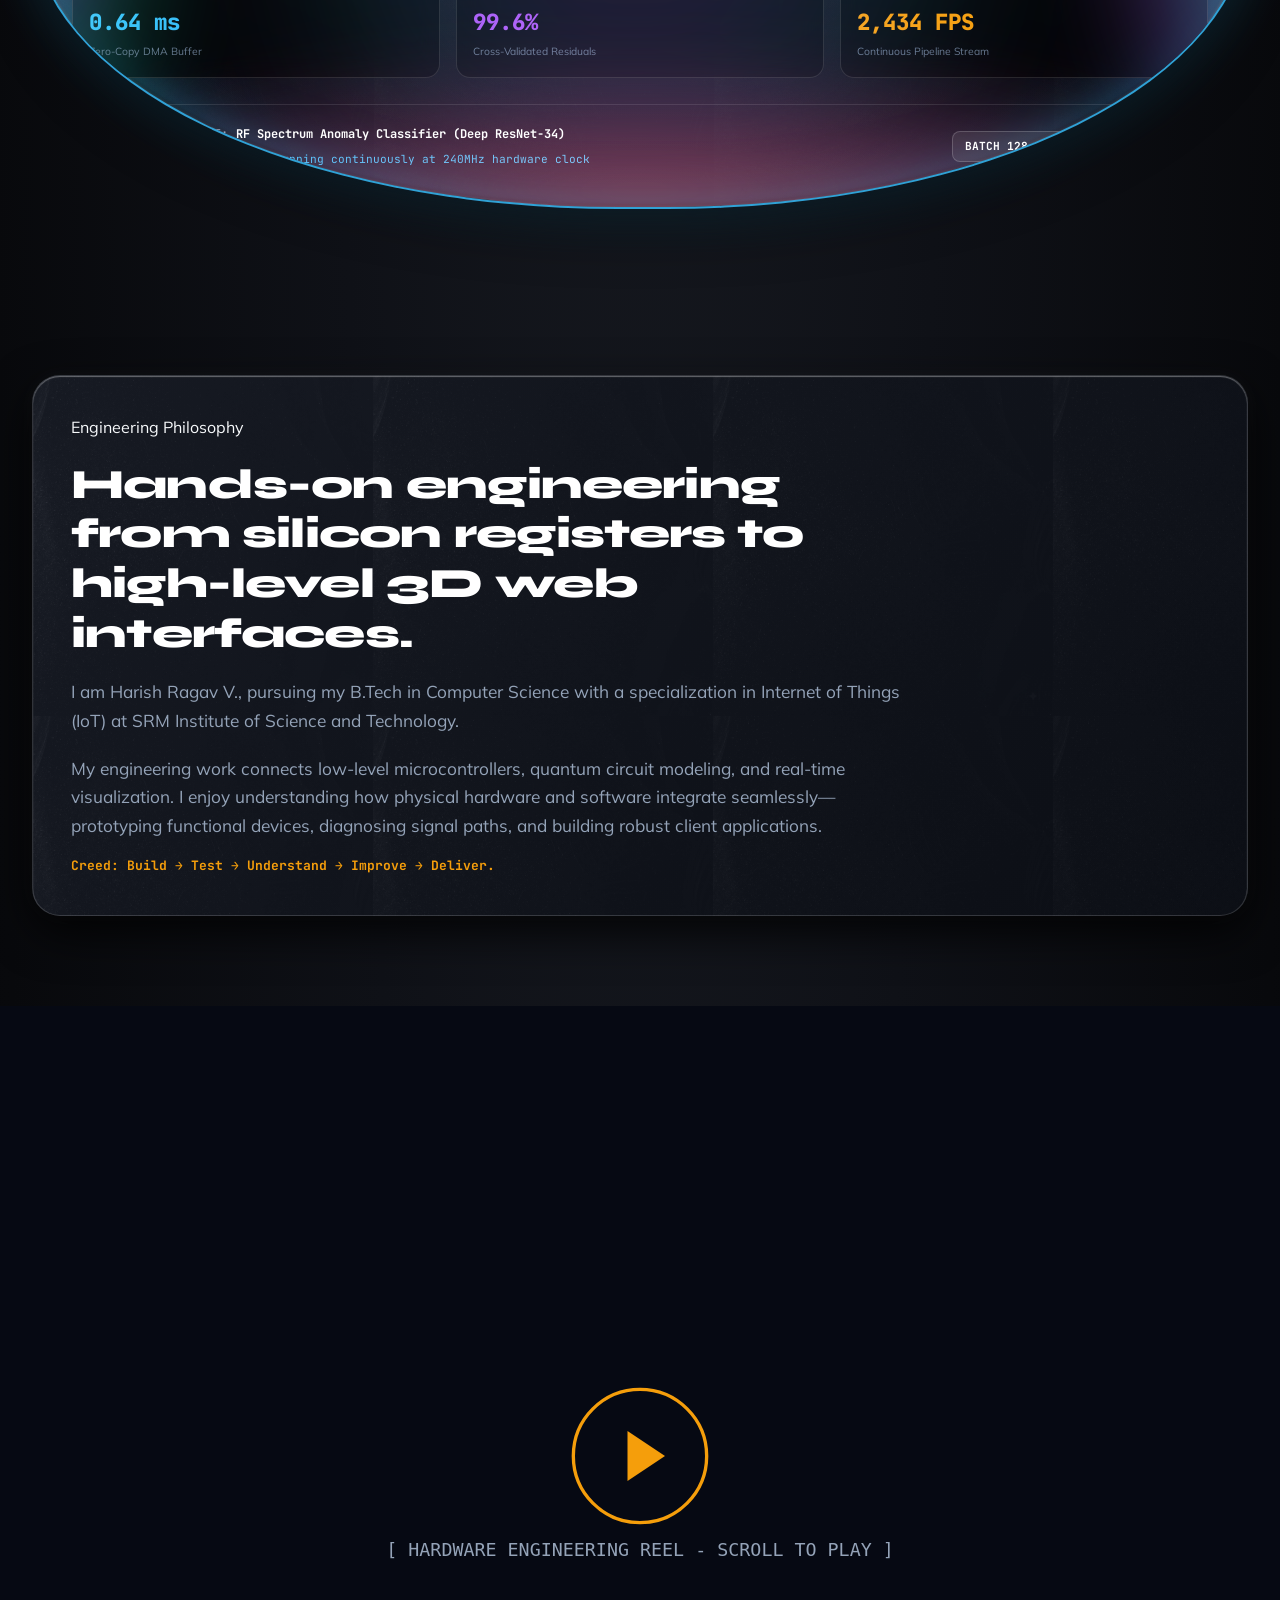
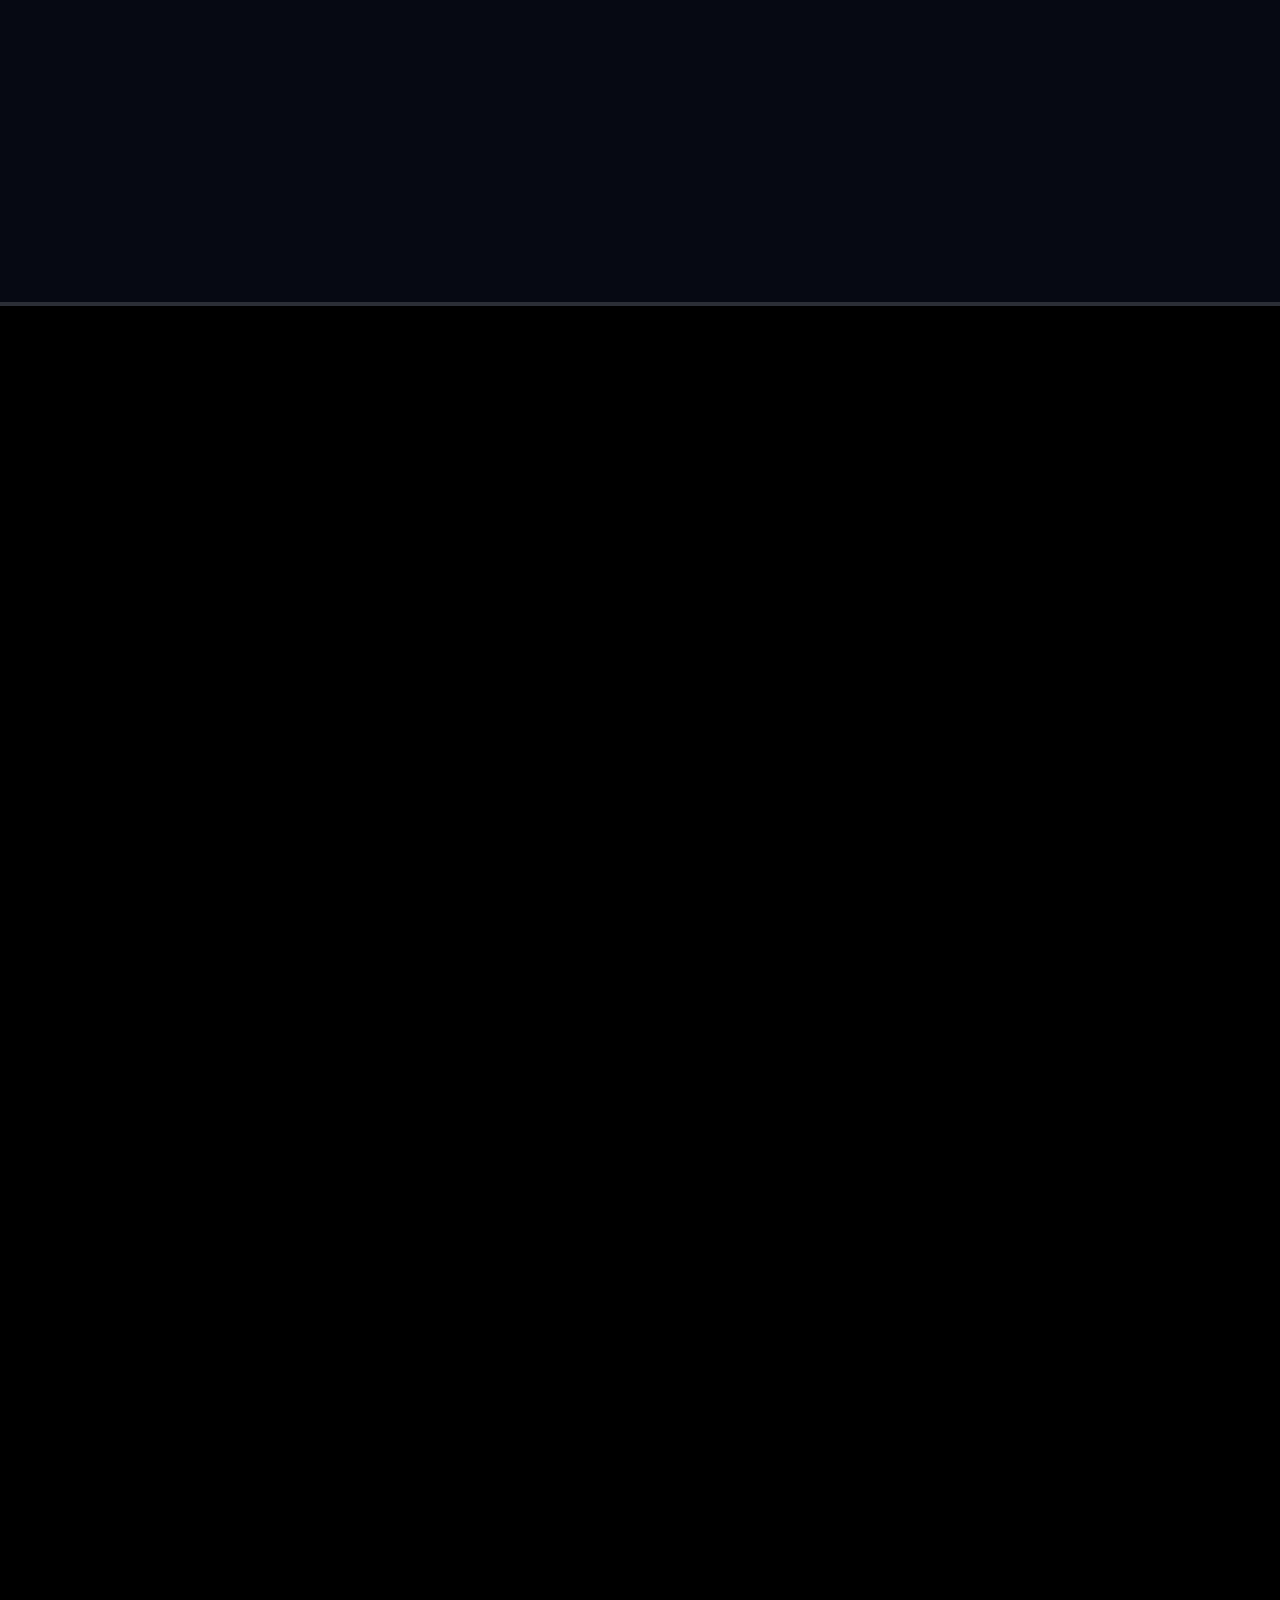
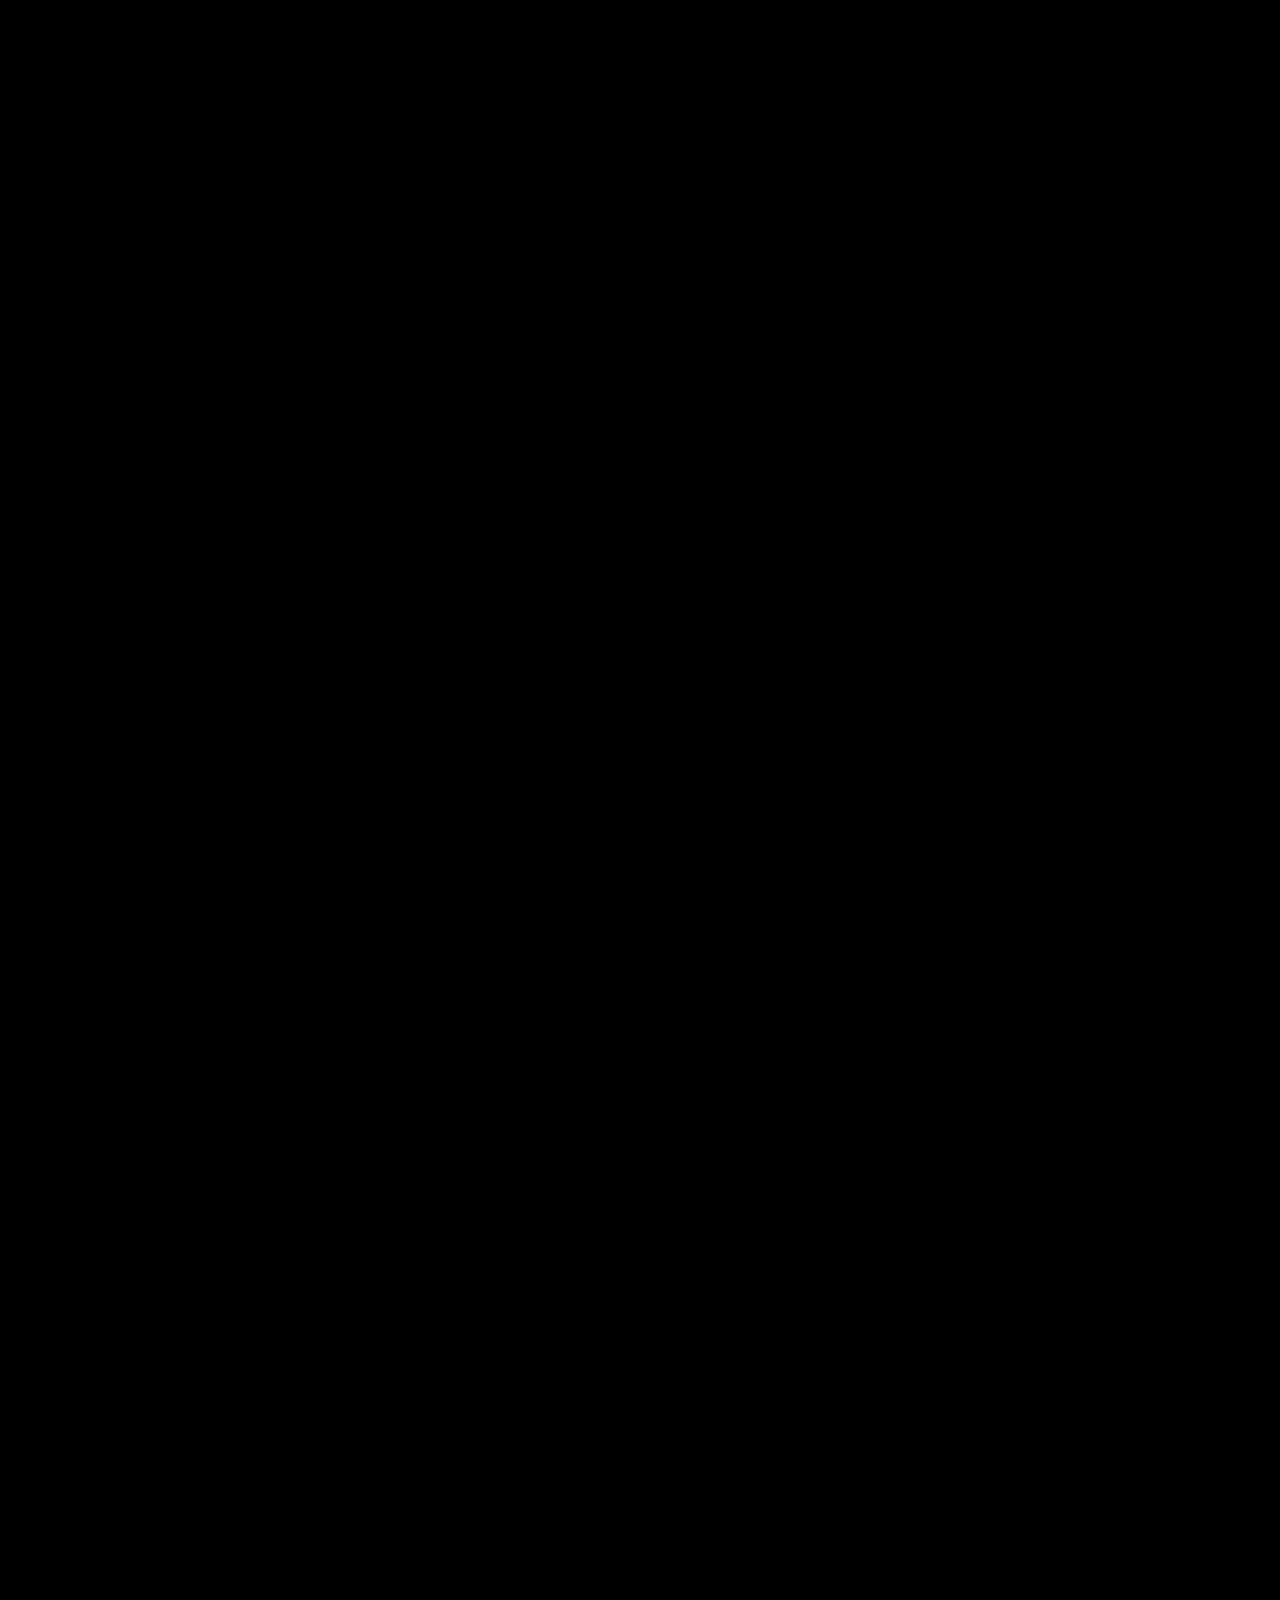
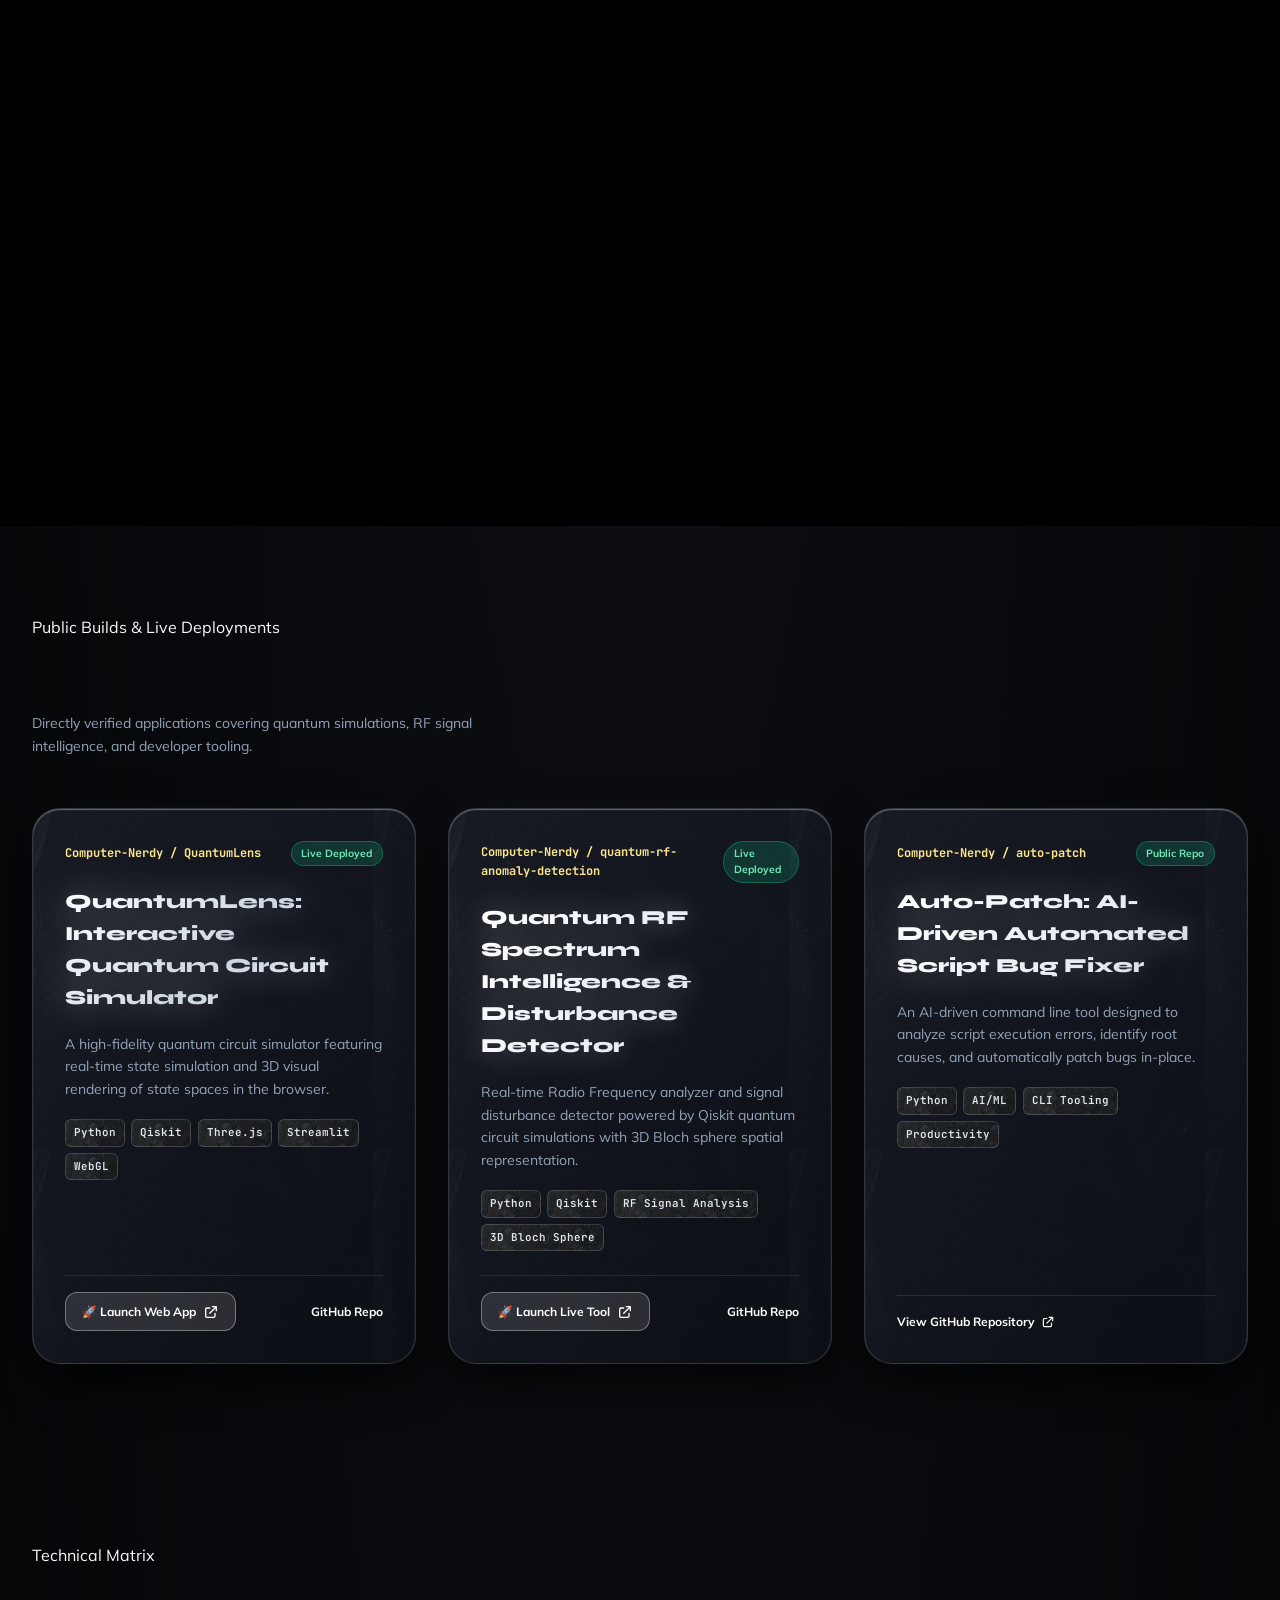
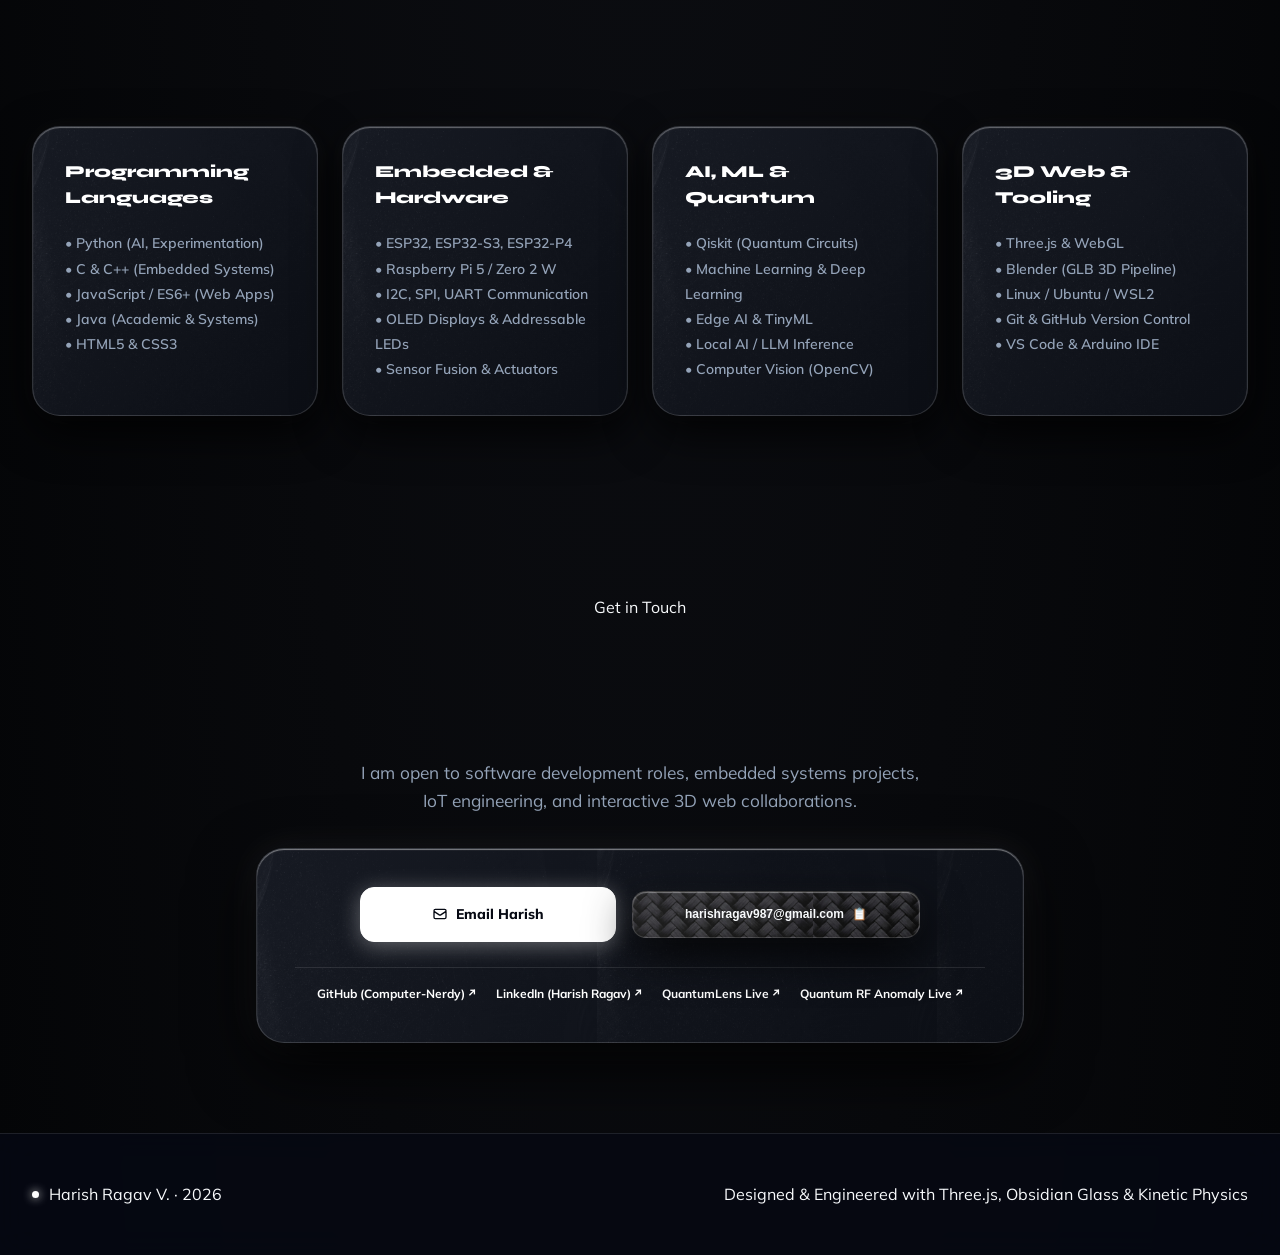
==== commit 80266175: "Transform AI space into an organic Puddle of Living Liquid Glass: dynamic 8-point surface tension co" ====
--- a/portfolio_standalone.html
+++ b/portfolio_standalone.html
@@ -184,46 +184,58 @@
 
 .rgb-living-edge-container {
   position: relative;
-  border-radius: clamp(1.25rem, 3vw, 2.25rem);
   overflow: hidden;
   background: 
-    linear-gradient(135deg, rgba(10, 13, 20, 0.95) 0%, rgba(6, 8, 14, 0.98) 100%),
+    radial-gradient(80% 80% at var(--liquid-mouse-x, 50%) var(--liquid-mouse-y, 50%), rgba(255, 255, 255, 0.09) 0%, rgba(255, 255, 255, 0.02) 40%, transparent 75%),
+    linear-gradient(135deg, rgba(12, 16, 26, 0.94) 0%, rgba(6, 8, 14, 0.98) 100%),
     var(--obsidian-grain);
-  background-size: cover, 340px 340px;
-  background-blend-mode: normal, overlay;
-  backdrop-filter: blur(30px) saturate(180%);
-  -webkit-backdrop-filter: blur(30px) saturate(180%);
-  border: 2px solid rgba(56, 189, 248, 0.8);
+  background-size: 100% 100%, 100% 100%, 340px 340px;
+  background-blend-mode: normal, normal, overlay;
+  backdrop-filter: blur(35px) saturate(200%);
+  -webkit-backdrop-filter: blur(35px) saturate(200%);
+  border: 2px solid rgba(56, 189, 248, 0.85);
   box-shadow: 
+    inset 0 2px 4px rgba(255, 255, 255, 0.45),
+    inset 0 -2px 4px rgba(0, 0, 0, 0.5),
     inset 0 0 60px rgba(56, 189, 248, 0.4),
-    0 0 45px rgba(56, 189, 248, 0.3);
+    0 20px 50px rgba(0, 0, 0, 0.6),
+    0 0 50px rgba(56, 189, 248, 0.35);
   animation: rgbLivingEdgePulse 9s ease-in-out infinite alternate;
-  transition: all 0.4s var(--ease-smooth);
+  transition: border-color 0.4s var(--ease-smooth), box-shadow 0.4s var(--ease-smooth);
+  will-change: border-radius, transform;
 }
 
 @keyframes rgbLivingEdgePulse {
   0% {
     border-color: rgba(56, 189, 248, 0.85);
     box-shadow: 
+      inset 0 2px 4px rgba(255, 255, 255, 0.5),
       inset 0 0 70px rgba(56, 189, 248, 0.45),
+      0 20px 50px rgba(0, 0, 0, 0.6),
       0 0 45px rgba(56, 189, 248, 0.35);
   }
   33% {
     border-color: rgba(236, 72, 153, 0.85);
     box-shadow: 
+      inset 0 2px 4px rgba(255, 255, 255, 0.5),
       inset 0 0 70px rgba(236, 72, 153, 0.45),
+      0 20px 50px rgba(0, 0, 0, 0.6),
       0 0 45px rgba(236, 72, 153, 0.35);
   }
   66% {
     border-color: rgba(16, 185, 129, 0.85);
     box-shadow: 
+      inset 0 2px 4px rgba(255, 255, 255, 0.5),
       inset 0 0 70px rgba(16, 185, 129, 0.45),
+      0 20px 50px rgba(0, 0, 0, 0.6),
       0 0 45px rgba(16, 185, 129, 0.35);
   }
   100% {
     border-color: rgba(168, 85, 247, 0.85);
     box-shadow: 
+      inset 0 2px 4px rgba(255, 255, 255, 0.5),
       inset 0 0 70px rgba(168, 85, 247, 0.45),
+      0 20px 50px rgba(0, 0, 0, 0.6),
       0 0 45px rgba(168, 85, 247, 0.35);
   }
 }
@@ -231,9 +243,9 @@
 .edge-glow-supercharge {
   border-color: #FFFFFF !important;
   box-shadow: 
-    inset 0 0 60px rgba(255, 255, 255, 0.6),
-    0 0 60px rgba(168, 85, 247, 0.5) !important;
-  transform: scale(1.004);
+    inset 0 0 70px rgba(255, 255, 255, 0.7),
+    0 0 70px rgba(168, 85, 247, 0.6) !important;
+  transform: scale(1.006);
 }
 
 #neural-particle-canvas {
@@ -2199,10 +2211,10 @@
 
 /* --- Module: neural-ai-lab.js --- */
 /* ==========================================================================
-   REACTIVE FLUID DYNAMICS & LIQUID MEMBRANE BUBBLE ENGINE
-   - Navier-Stokes Grid Fluid Momentum & Vorticity Simulation
-   - Liquid Surface Tension Bubble Membrane Deform
-   - Swirling Fluorescent Dye Vortices & Inward-Billowing Smoke
+   LIVING LIQUID GLASS PUDDLE & REACTIVE FLUID MECHANICS ENGINE
+   - Organic Undulating Liquid Glass Puddle Contour & Surface Tension Physics
+   - Dynamic Specular Glass Refraction & Light Caustics
+   - Navier-Stokes Grid Momentum, Vortices & Inward-Billowing Smoke Clouds
    - 100% Autonomous Continuous Execution & Real-Time Telemetry Stream
    ========================================================================== */
 
@@ -2223,7 +2235,7 @@
   let fluidRipples = [];
 
   // Fluid Dynamics Velocity Grid
-  const CELL_SIZE = 32;
+  const CELL_SIZE = 30;
   let gridCols = 0, gridRows = 0;
   let velocityGrid = [];
 
@@ -2238,9 +2250,9 @@
     isInside: false
   };
 
-  // Fluid Bubble Membrane Spring Physics
-  let bubbleRadii = [32, 32, 32, 32, 32, 32, 32, 32];
-  let targetRadii = [32, 32, 32, 32, 32, 32, 32, 32];
+  // Organic Liquid Glass Puddle 8-Point Membrane Contour (Percentages)
+  let puddlePoints = [48, 52, 46, 54, 52, 48, 54, 46];
+  let targetPuddle = [48, 52, 46, 54, 52, 48, 54, 46];
 
   function getLivingRGB(offset = 0) {
     const t = performance.now() * 0.0008 + offset;
@@ -2256,7 +2268,7 @@
 
     gridCols = Math.ceil(width / CELL_SIZE) + 1;
     gridRows = Math.ceil(height / CELL_SIZE) + 1;
-    velocityGrid = new Float32Array(gridCols * gridRows * 2); // [u, v] per cell
+    velocityGrid = new Float32Array(gridCols * gridRows * 2);
 
     createNetwork();
   }
@@ -2267,7 +2279,7 @@
     return (row * gridCols + col) * 2;
   }
 
-  function injectFluidForce(x, y, vx, vy, radius = 65) {
+  function injectFluidForce(x, y, vx, vy, radius = 70) {
     const radCells = Math.ceil(radius / CELL_SIZE);
     const centerCol = Math.floor(x / CELL_SIZE);
     const centerRow = Math.floor(y / CELL_SIZE);
@@ -2285,8 +2297,8 @@
           if (dist < radius) {
             const factor = (1 - dist / radius);
             const idx = (row * gridCols + col) * 2;
-            velocityGrid[idx] += vx * factor * 0.45;
-            velocityGrid[idx + 1] += vy * factor * 0.45;
+            velocityGrid[idx] += vx * factor * 0.5;
+            velocityGrid[idx + 1] += vy * factor * 0.5;
           }
         }
       }
@@ -2325,11 +2337,11 @@
       y,
       vx,
       vy,
-      size: Math.random() * 60 + 45,
-      maxSize: Math.random() * 160 + 120,
-      growth: Math.random() * 0.8 + 0.45,
+      size: Math.random() * 65 + 45,
+      maxSize: Math.random() * 170 + 130,
+      growth: Math.random() * 0.85 + 0.45,
       opacity: 0.1,
-      maxOpacity: Math.random() * 0.48 + 0.28,
+      maxOpacity: Math.random() * 0.48 + 0.3,
       life: randomStart ? Math.floor(Math.random() * 50) : 0,
       maxLife: Math.random() * 150 + 110,
       color: getLivingRGB(Math.random() * 3)
@@ -2354,7 +2366,7 @@
       });
     }
 
-    for (let s = 0; s < 40; s++) {
+    for (let s = 0; s < 45; s++) {
       spawnSmokePuff(true);
     }
   }
@@ -2368,23 +2380,34 @@
     const curX = e.clientX - rect.left;
     const curY = e.clientY - rect.top;
 
+    // Update specular glass highlight position
+    const pctX = ((curX / width) * 100).toFixed(1);
+    const pctY = ((curY / height) * 100).toFixed(1);
+    container.style.setProperty('--liquid-mouse-x', `${pctX}%`);
+    container.style.setProperty('--liquid-mouse-y', `${pctY}%`);
+
     if (mouse.prevX > -500) {
       mouse.vx = curX - mouse.prevX;
       mouse.vy = curY - mouse.prevY;
       mouse.speed = Math.hypot(mouse.vx, mouse.vy);
 
       // Inject fluid momentum & spin vortices
-      injectFluidForce(curX, curY, mouse.vx * 1.6, mouse.vy * 1.6, 95);
-
-      // Liquid bubble membrane deformation
+      injectFluidForce(curX, curY, mouse.vx * 1.8, mouse.vy * 1.8, 100);
+
+      // Liquid Glass Puddle Stretch & Bulge Physics
       const normX = curX / width;
       const normY = curY / height;
-      const bulge = Math.min(mouse.speed * 0.8, 40);
-
-      targetRadii[0] = 32 + (1 - normX) * (1 - normY) * bulge;
-      targetRadii[1] = 32 + (normX) * (1 - normY) * bulge;
-      targetRadii[2] = 32 + (normX) * (normY) * bulge;
-      targetRadii[3] = 32 + (1 - normX) * (normY) * bulge;
+      const stretch = Math.min(mouse.speed * 0.6, 22);
+
+      targetPuddle[0] = 48 + (1 - normX) * stretch;
+      targetPuddle[1] = 52 + normX * stretch;
+      targetPuddle[2] = 46 + normX * stretch;
+      targetPuddle[3] = 54 + (1 - normX) * stretch;
+
+      targetPuddle[4] = 52 + (1 - normY) * stretch;
+      targetPuddle[5] = 48 + (1 - normY) * stretch;
+      targetPuddle[6] = 54 + normY * stretch;
+      targetPuddle[7] = 46 + normY * stretch;
     }
 
     mouse.prevX = mouse.x = curX;
@@ -2398,11 +2421,15 @@
     mouse.prevY = -1000;
     mouse.isInside = false;
 
-    // Reset bubble membrane
-    targetRadii = [32, 32, 32, 32, 32, 32, 32, 32];
+    // Reset default specular highlight to center
+    container.style.setProperty('--liquid-mouse-x', '50%');
+    container.style.setProperty('--liquid-mouse-y', '50%');
+
+    // Smoothly restore base puddle shape
+    targetPuddle = [48, 52, 46, 54, 52, 48, 54, 46];
   });
 
-  // Click generates high-speed fluid shockwave ripple
+  // Click generates liquid glass caustic ripple shockwave
   container.addEventListener('click', (e) => {
     const rect = container.getBoundingClientRect();
     const clickX = e.clientX - rect.left;
@@ -2411,17 +2438,17 @@
     fluidRipples.push({
       x: clickX,
       y: clickY,
-      radius: 5,
-      maxRadius: 180,
-      opacity: 0.9,
+      radius: 4,
+      maxRadius: 220,
+      opacity: 0.95,
       color: getLivingRGB()
     });
 
     // Blast fluid outward in all directions
     for (let angle = 0; angle < Math.PI * 2; angle += Math.PI / 8) {
-      const forceX = Math.cos(angle) * 18;
-      const forceY = Math.sin(angle) * 18;
-      injectFluidForce(clickX + Math.cos(angle) * 20, clickY + Math.sin(angle) * 20, forceX, forceY, 60);
+      const forceX = Math.cos(angle) * 22;
+      const forceY = Math.sin(angle) * 22;
+      injectFluidForce(clickX + Math.cos(angle) * 25, clickY + Math.sin(angle) * 25, forceX, forceY, 70);
     }
   });
 
@@ -2476,18 +2503,29 @@
     container.style.setProperty('--smoke-color-3', `rgb(${rgb3.r}, ${rgb3.g}, ${rgb3.b})`);
     container.style.setProperty('--smoke-color-4', `rgb(${rgb4.r}, ${rgb4.g}, ${rgb4.b})`);
 
-    // 1. Update Fluid Bubble Membrane Deform (Surface Tension)
-    const fluidWobble = Math.sin(now * 0.003) * 6;
-    for (let i = 0; i < 4; i++) {
-      bubbleRadii[i] += (targetRadii[i] - bubbleRadii[i]) * 0.12;
+    // 1. Calculate Organic Undulating Liquid Glass Puddle Contour
+    const wave1 = Math.sin(now * 0.0018) * 7;
+    const wave2 = Math.cos(now * 0.0023) * 6;
+    const wave3 = Math.sin(now * 0.0014) * 8;
+    const wave4 = Math.cos(now * 0.0019) * 5;
+
+    for (let i = 0; i < 8; i++) {
+      puddlePoints[i] += (targetPuddle[i] - puddlePoints[i]) * 0.1;
     }
-    const r1 = Math.max(16, bubbleRadii[0] + fluidWobble);
-    const r2 = Math.max(16, bubbleRadii[1] - fluidWobble);
-    const r3 = Math.max(16, bubbleRadii[2] + fluidWobble);
-    const r4 = Math.max(16, bubbleRadii[3] - fluidWobble);
-    container.style.borderRadius = `${r1.toFixed(1)}px ${r2.toFixed(1)}px ${r3.toFixed(1)}px ${r4.toFixed(1)}px`;
-
-    // 2. Dampen & Diffuse Velocity Grid (Viscous Dissipation)
+
+    const p0 = Math.max(25, Math.min(75, puddlePoints[0] + wave1));
+    const p1 = Math.max(25, Math.min(75, puddlePoints[1] - wave2));
+    const p2 = Math.max(25, Math.min(75, puddlePoints[2] + wave3));
+    const p3 = Math.max(25, Math.min(75, puddlePoints[3] - wave4));
+
+    const p4 = Math.max(25, Math.min(75, puddlePoints[4] - wave1));
+    const p5 = Math.max(25, Math.min(75, puddlePoints[5] + wave2));
+    const p6 = Math.max(25, Math.min(75, puddlePoints[6] - wave3));
+    const p7 = Math.max(25, Math.min(75, puddlePoints[7] + wave4));
+
+    container.style.borderRadius = `${p0.toFixed(1)}% ${p1.toFixed(1)}% ${p2.toFixed(1)}% ${p3.toFixed(1)}% / ${p4.toFixed(1)}% ${p5.toFixed(1)}% ${p6.toFixed(1)}% ${p7.toFixed(1)}%`;
+
+    // 2. Viscous Dampening of Velocity Grid
     const damp = 0.94;
     for (let i = 0; i < velocityGrid.length; i++) {
       velocityGrid[i] *= damp;
@@ -2507,12 +2545,10 @@
       const p = smokePuffs[s];
       p.life++;
 
-      // Sample Local Fluid Velocity
       const gIdx = getGridIndex(p.x, p.y);
       const fluidU = velocityGrid[gIdx] || 0;
       const fluidV = velocityGrid[gIdx + 1] || 0;
 
-      // Advect particle by natural velocity + fluid field
       p.x += p.vx + fluidU * 1.5;
       p.y += p.vy + fluidV * 1.5;
       p.size = Math.min(p.maxSize, p.size + p.growth);
@@ -2540,10 +2576,10 @@
       ctx.fill();
     }
 
-    // 5. Update & Render Fluid Shockwave Ripples
+    // 5. Update & Render Liquid Caustic Wave Ripples
     for (let r = fluidRipples.length - 1; r >= 0; r--) {
       const rip = fluidRipples[r];
-      rip.radius += 6;
+      rip.radius += 6.5;
       rip.opacity *= 0.94;
 
       if (rip.opacity < 0.02 || rip.radius > rip.maxRadius) {
@@ -2551,16 +2587,23 @@
         continue;
       }
 
+      // Caustic Multi-Ring Specular Wave
       ctx.beginPath();
       ctx.arc(rip.x, rip.y, rip.radius, 0, Math.PI * 2);
-      ctx.strokeStyle = `rgba(${rip.color.r}, ${rip.color.g}, ${rip.color.b}, ${rip.opacity})`;
-      ctx.lineWidth = 3.5;
+      ctx.strokeStyle = `rgba(255, 255, 255, ${rip.opacity * 0.8})`;
+      ctx.lineWidth = 2.5;
+      ctx.stroke();
+
+      ctx.beginPath();
+      ctx.arc(rip.x, rip.y, Math.max(1, rip.radius - 8), 0, Math.PI * 2);
+      ctx.strokeStyle = `rgba(${rip.color.r}, ${rip.color.g}, ${rip.color.b}, ${rip.opacity * 0.6})`;
+      ctx.lineWidth = 4;
       ctx.stroke();
     }
 
     ctx.globalCompositeOperation = 'source-over';
 
-    // 6. Update & Render Synaptic Neurons with Fluid Advection
+    // 6. Update & Render Synaptic Neurons with Liquid Glass Refraction
     for (let i = 0; i < neurons.length; i++) {
       const n = neurons[i];
 
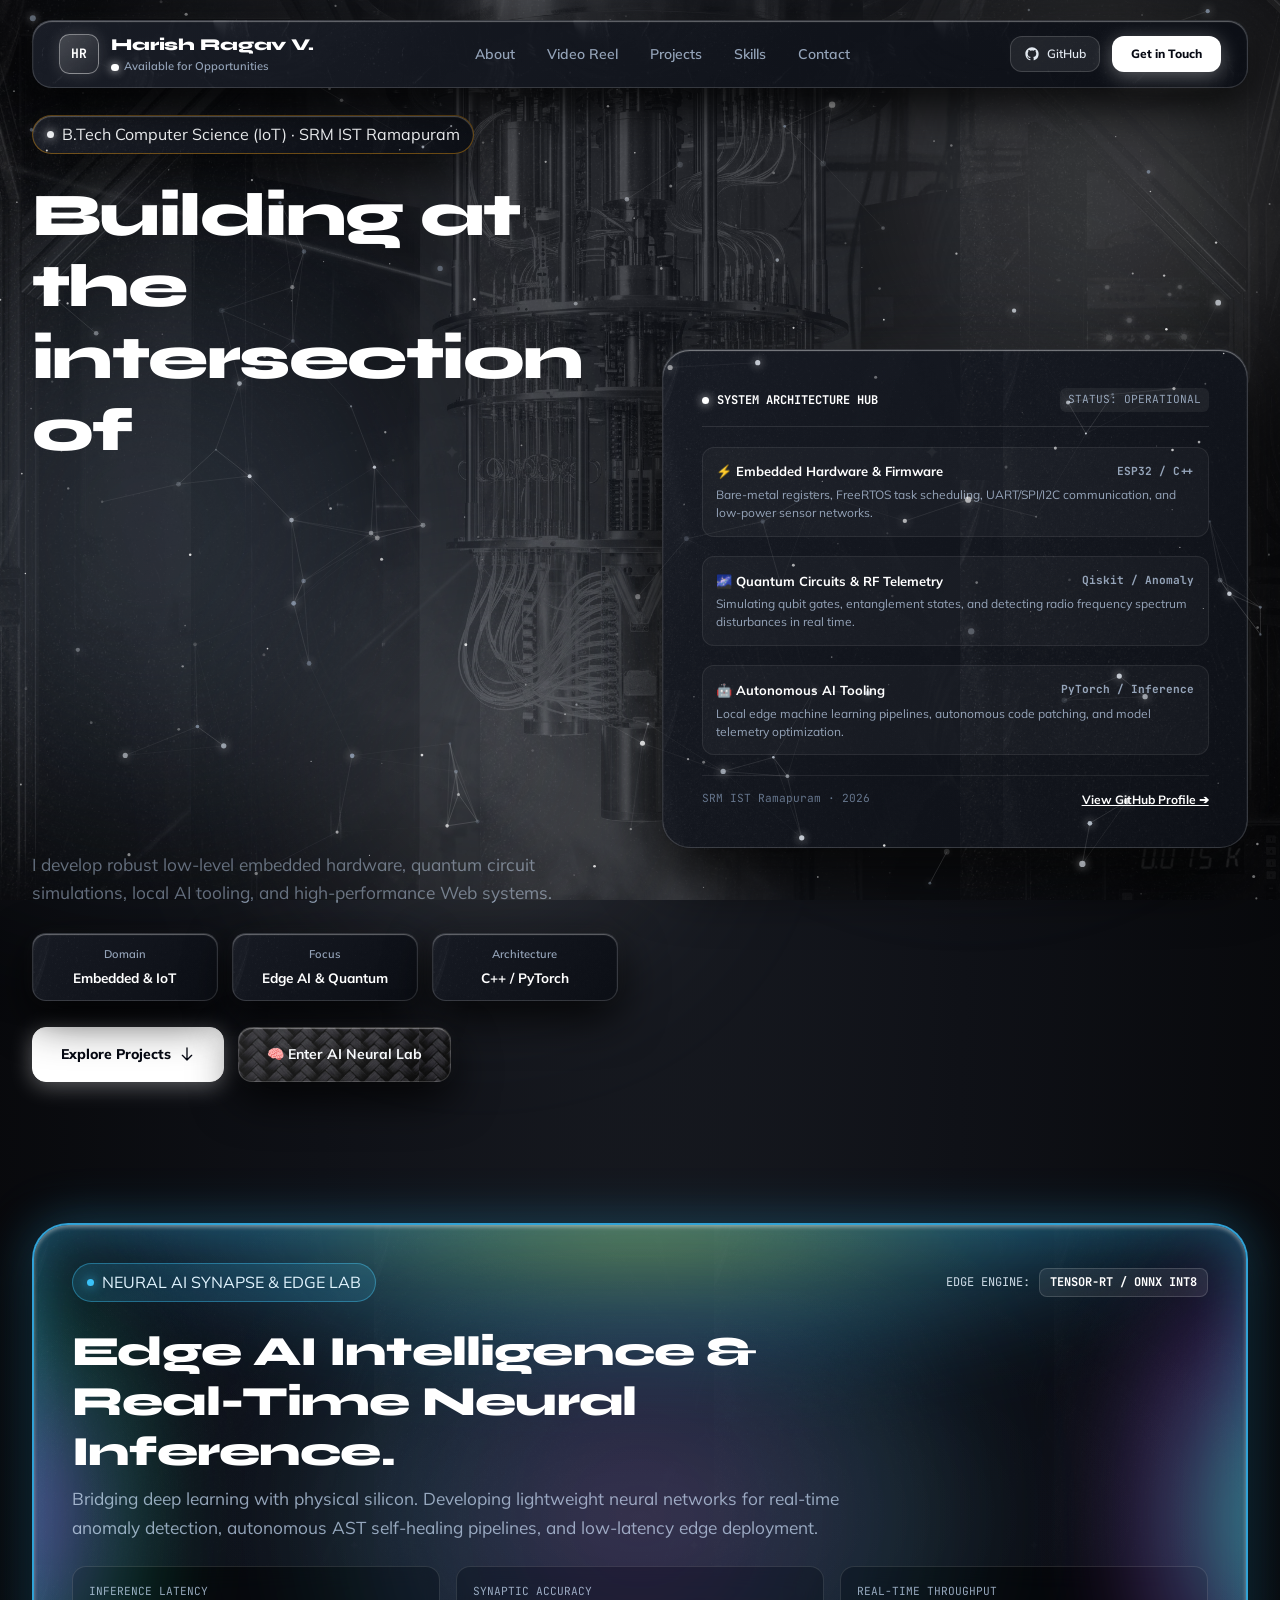
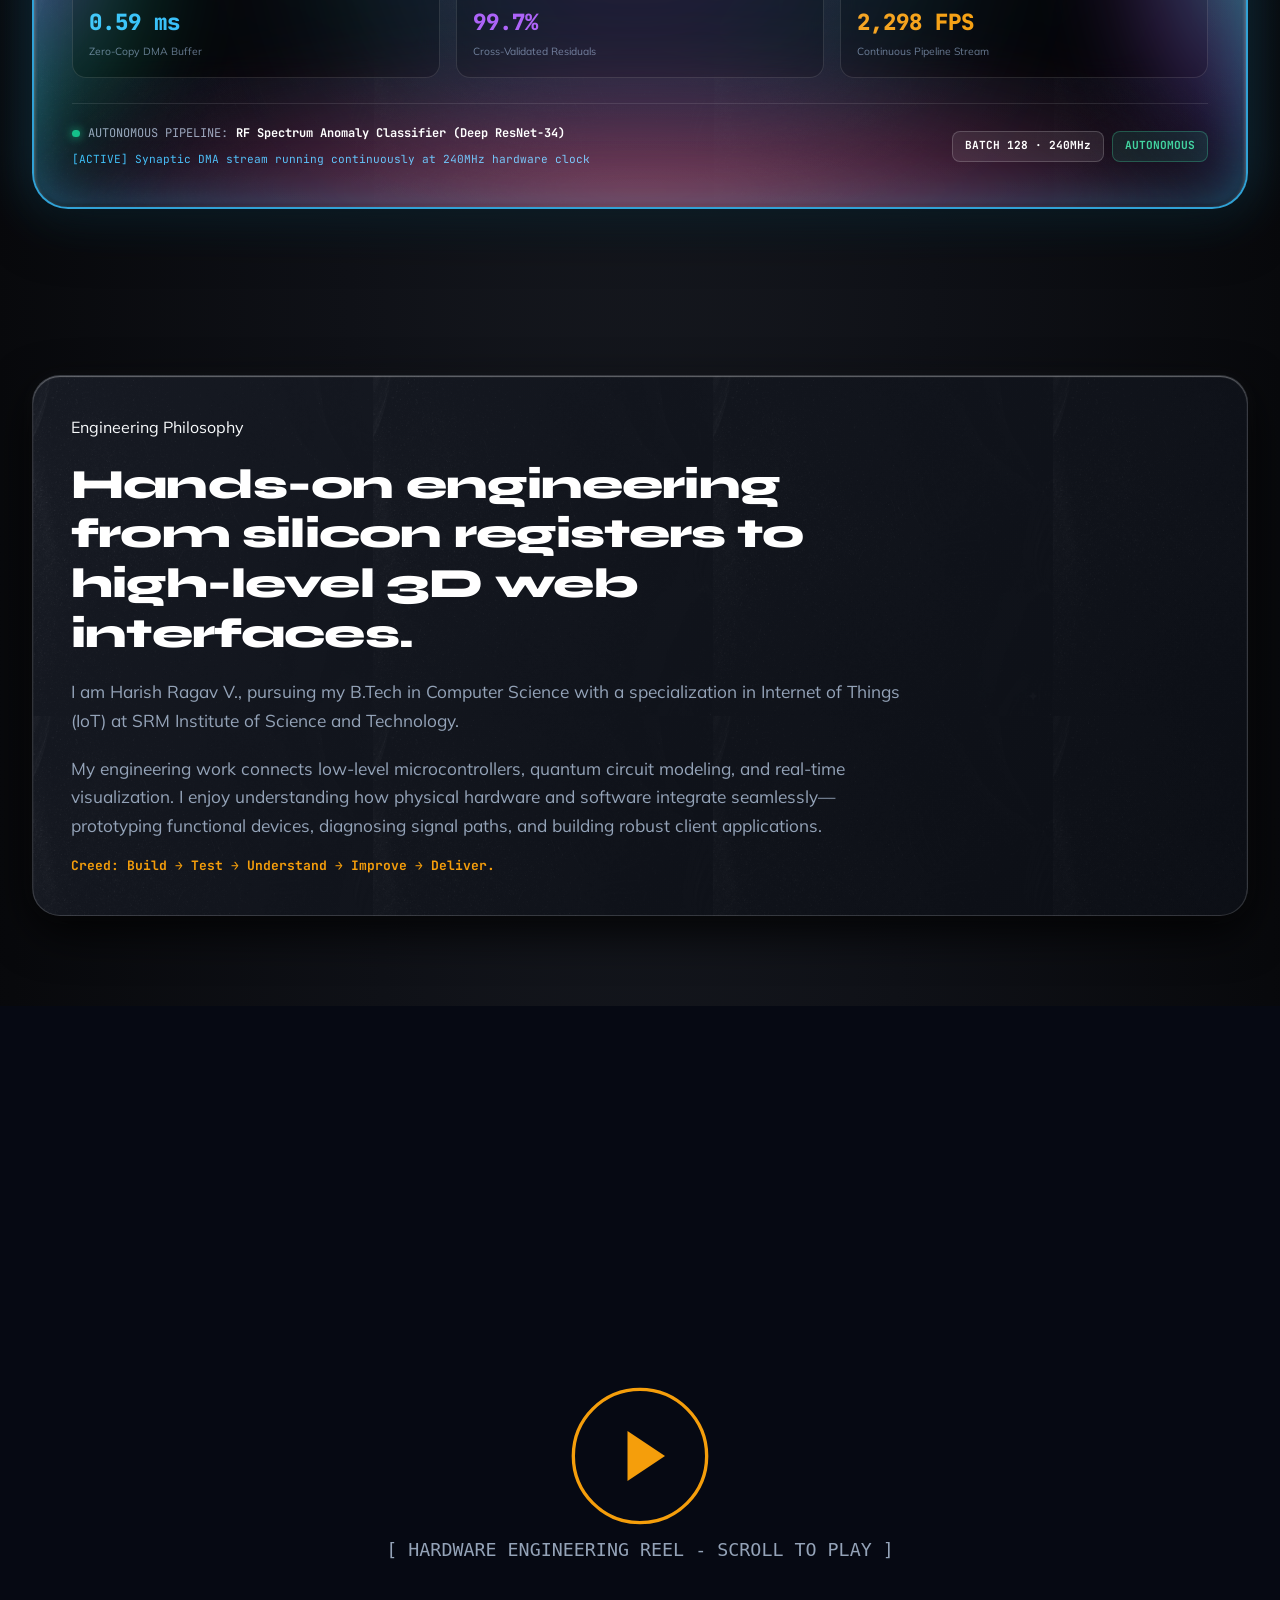
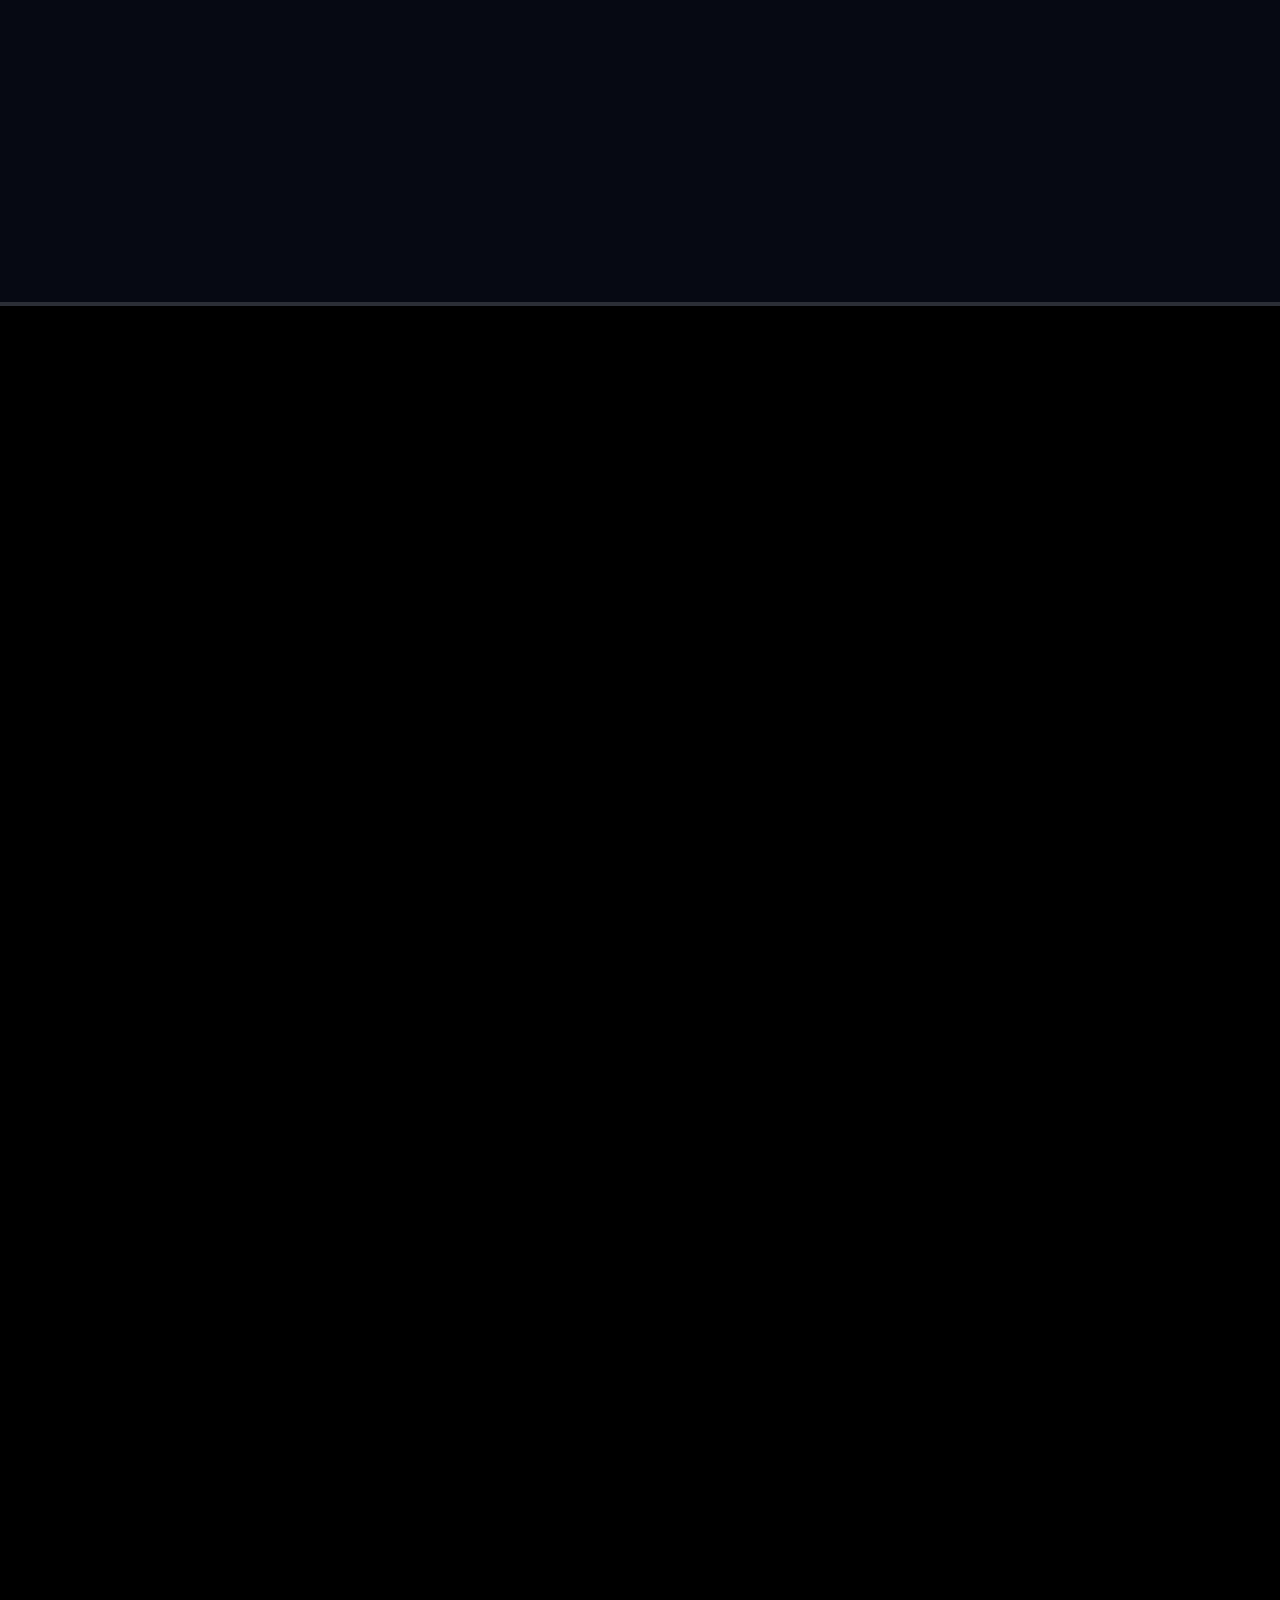
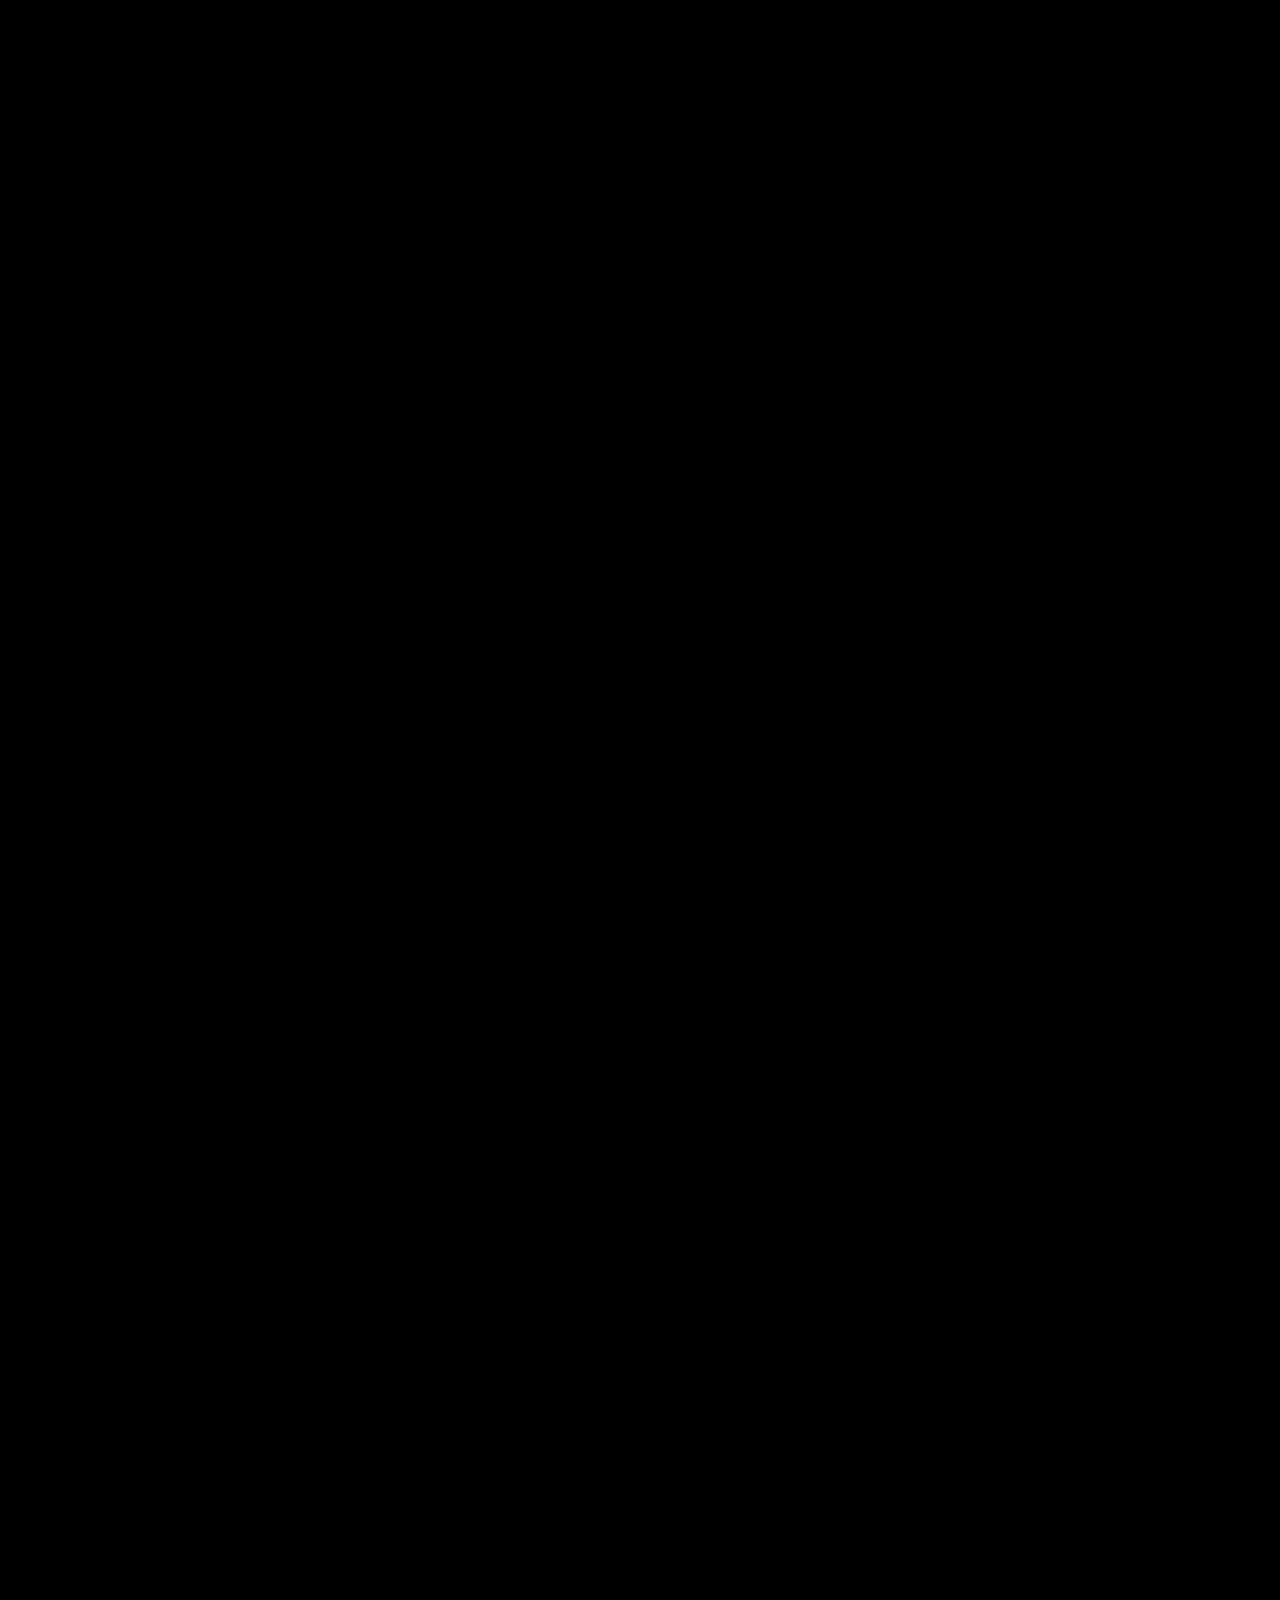
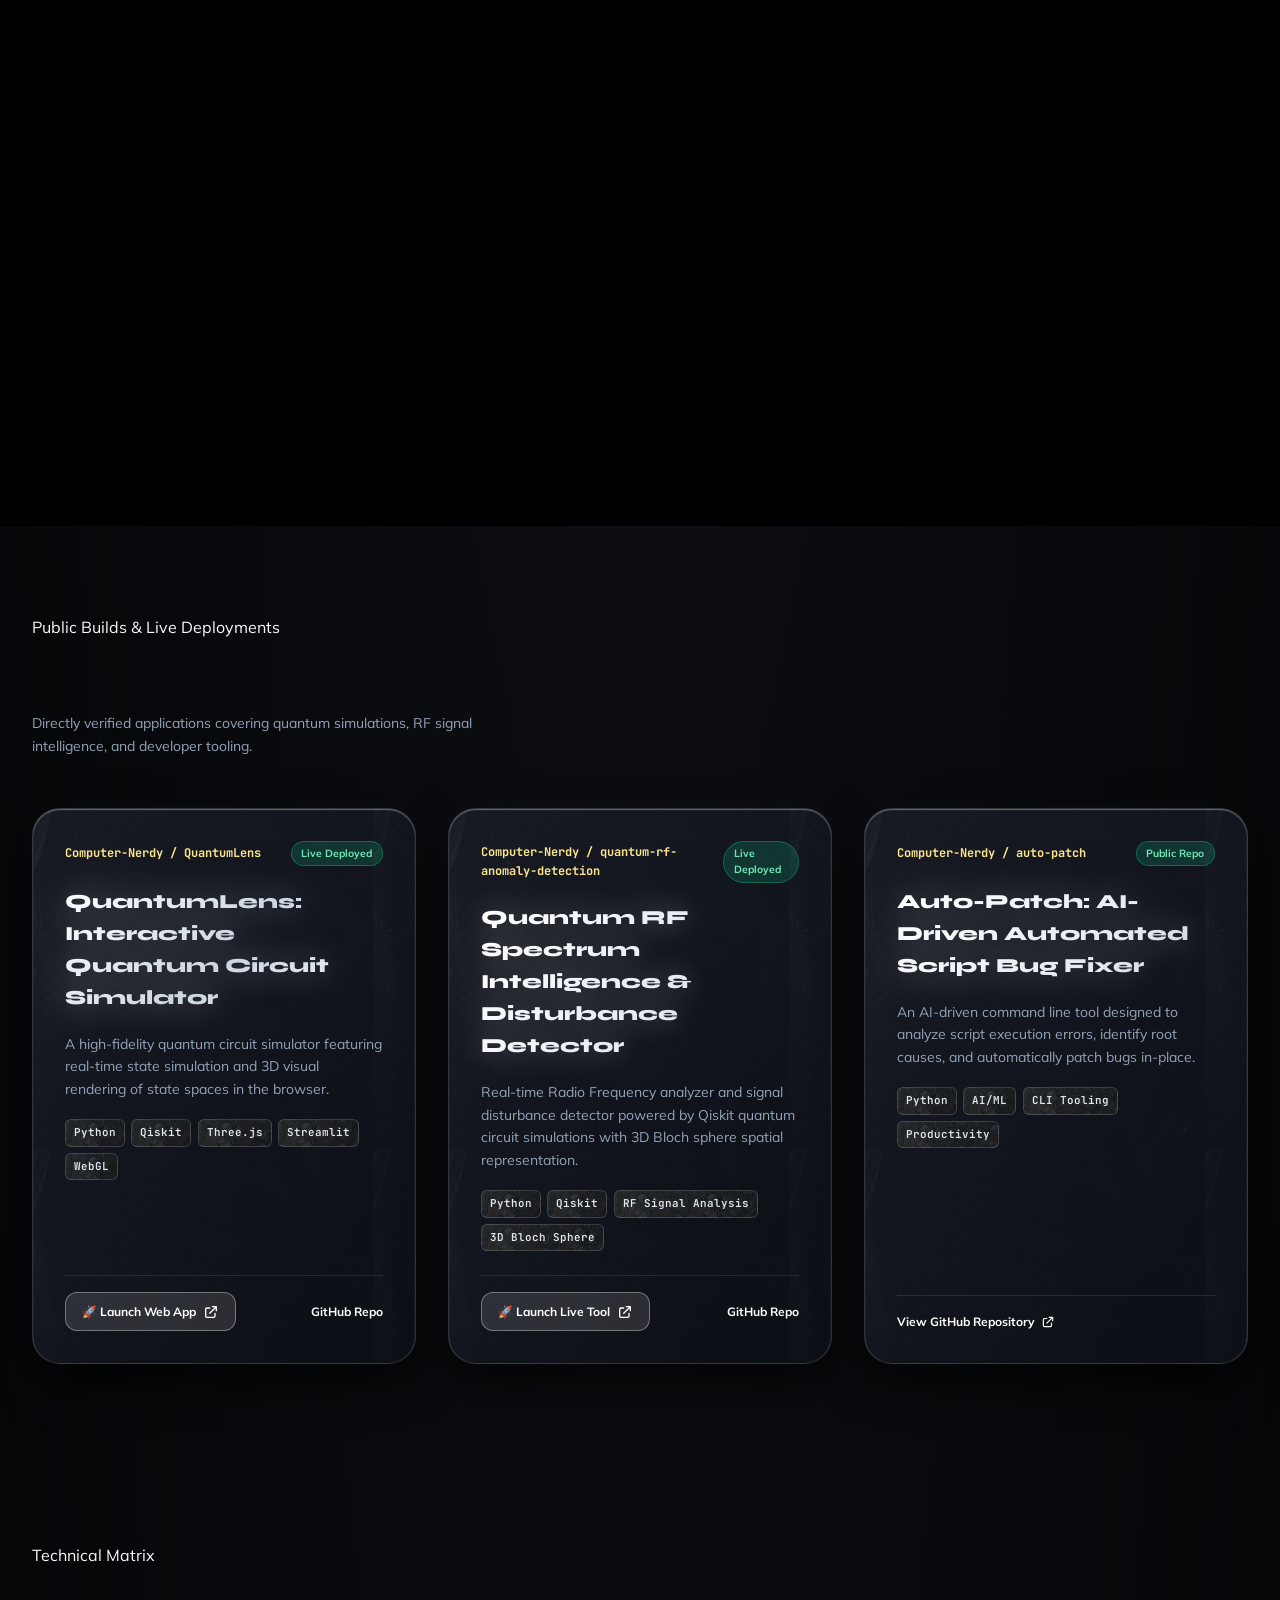
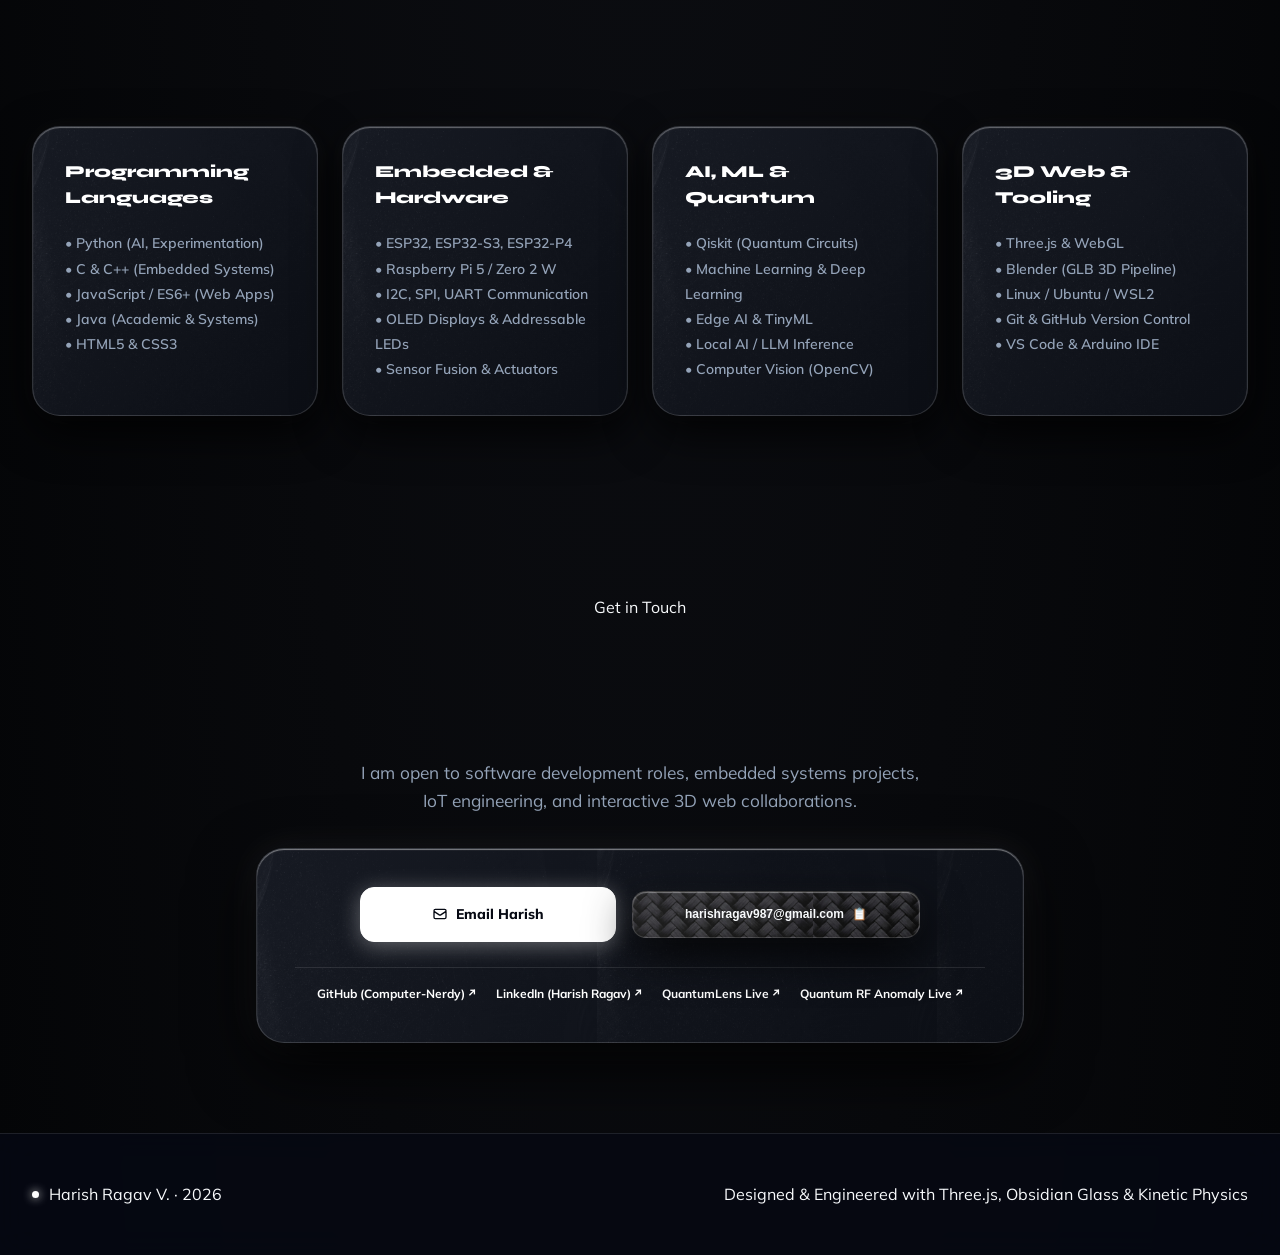
==== commit bdb467f2: "Lock AI Bubble to crisp rounded rectangle shape while maintaining liquid glass specular shaders and " ====
--- a/portfolio_standalone.html
+++ b/portfolio_standalone.html
@@ -184,6 +184,7 @@
 
 .rgb-living-edge-container {
   position: relative;
+  border-radius: clamp(1.25rem, 3vw, 2.25rem);
   overflow: hidden;
   background: 
     radial-gradient(80% 80% at var(--liquid-mouse-x, 50%) var(--liquid-mouse-y, 50%), rgba(255, 255, 255, 0.09) 0%, rgba(255, 255, 255, 0.02) 40%, transparent 75%),
@@ -202,7 +203,6 @@
     0 0 50px rgba(56, 189, 248, 0.35);
   animation: rgbLivingEdgePulse 9s ease-in-out infinite alternate;
   transition: border-color 0.4s var(--ease-smooth), box-shadow 0.4s var(--ease-smooth);
-  will-change: border-radius, transform;
 }
 
 @keyframes rgbLivingEdgePulse {
@@ -2503,29 +2503,7 @@
     container.style.setProperty('--smoke-color-3', `rgb(${rgb3.r}, ${rgb3.g}, ${rgb3.b})`);
     container.style.setProperty('--smoke-color-4', `rgb(${rgb4.r}, ${rgb4.g}, ${rgb4.b})`);
 
-    // 1. Calculate Organic Undulating Liquid Glass Puddle Contour
-    const wave1 = Math.sin(now * 0.0018) * 7;
-    const wave2 = Math.cos(now * 0.0023) * 6;
-    const wave3 = Math.sin(now * 0.0014) * 8;
-    const wave4 = Math.cos(now * 0.0019) * 5;
-
-    for (let i = 0; i < 8; i++) {
-      puddlePoints[i] += (targetPuddle[i] - puddlePoints[i]) * 0.1;
-    }
-
-    const p0 = Math.max(25, Math.min(75, puddlePoints[0] + wave1));
-    const p1 = Math.max(25, Math.min(75, puddlePoints[1] - wave2));
-    const p2 = Math.max(25, Math.min(75, puddlePoints[2] + wave3));
-    const p3 = Math.max(25, Math.min(75, puddlePoints[3] - wave4));
-
-    const p4 = Math.max(25, Math.min(75, puddlePoints[4] - wave1));
-    const p5 = Math.max(25, Math.min(75, puddlePoints[5] + wave2));
-    const p6 = Math.max(25, Math.min(75, puddlePoints[6] - wave3));
-    const p7 = Math.max(25, Math.min(75, puddlePoints[7] + wave4));
-
-    container.style.borderRadius = `${p0.toFixed(1)}% ${p1.toFixed(1)}% ${p2.toFixed(1)}% ${p3.toFixed(1)}% / ${p4.toFixed(1)}% ${p5.toFixed(1)}% ${p6.toFixed(1)}% ${p7.toFixed(1)}%`;
-
-    // 2. Viscous Dampening of Velocity Grid
+    // 1. Viscous Dampening of Velocity Grid
     const damp = 0.94;
     for (let i = 0; i < velocityGrid.length; i++) {
       velocityGrid[i] *= damp;
